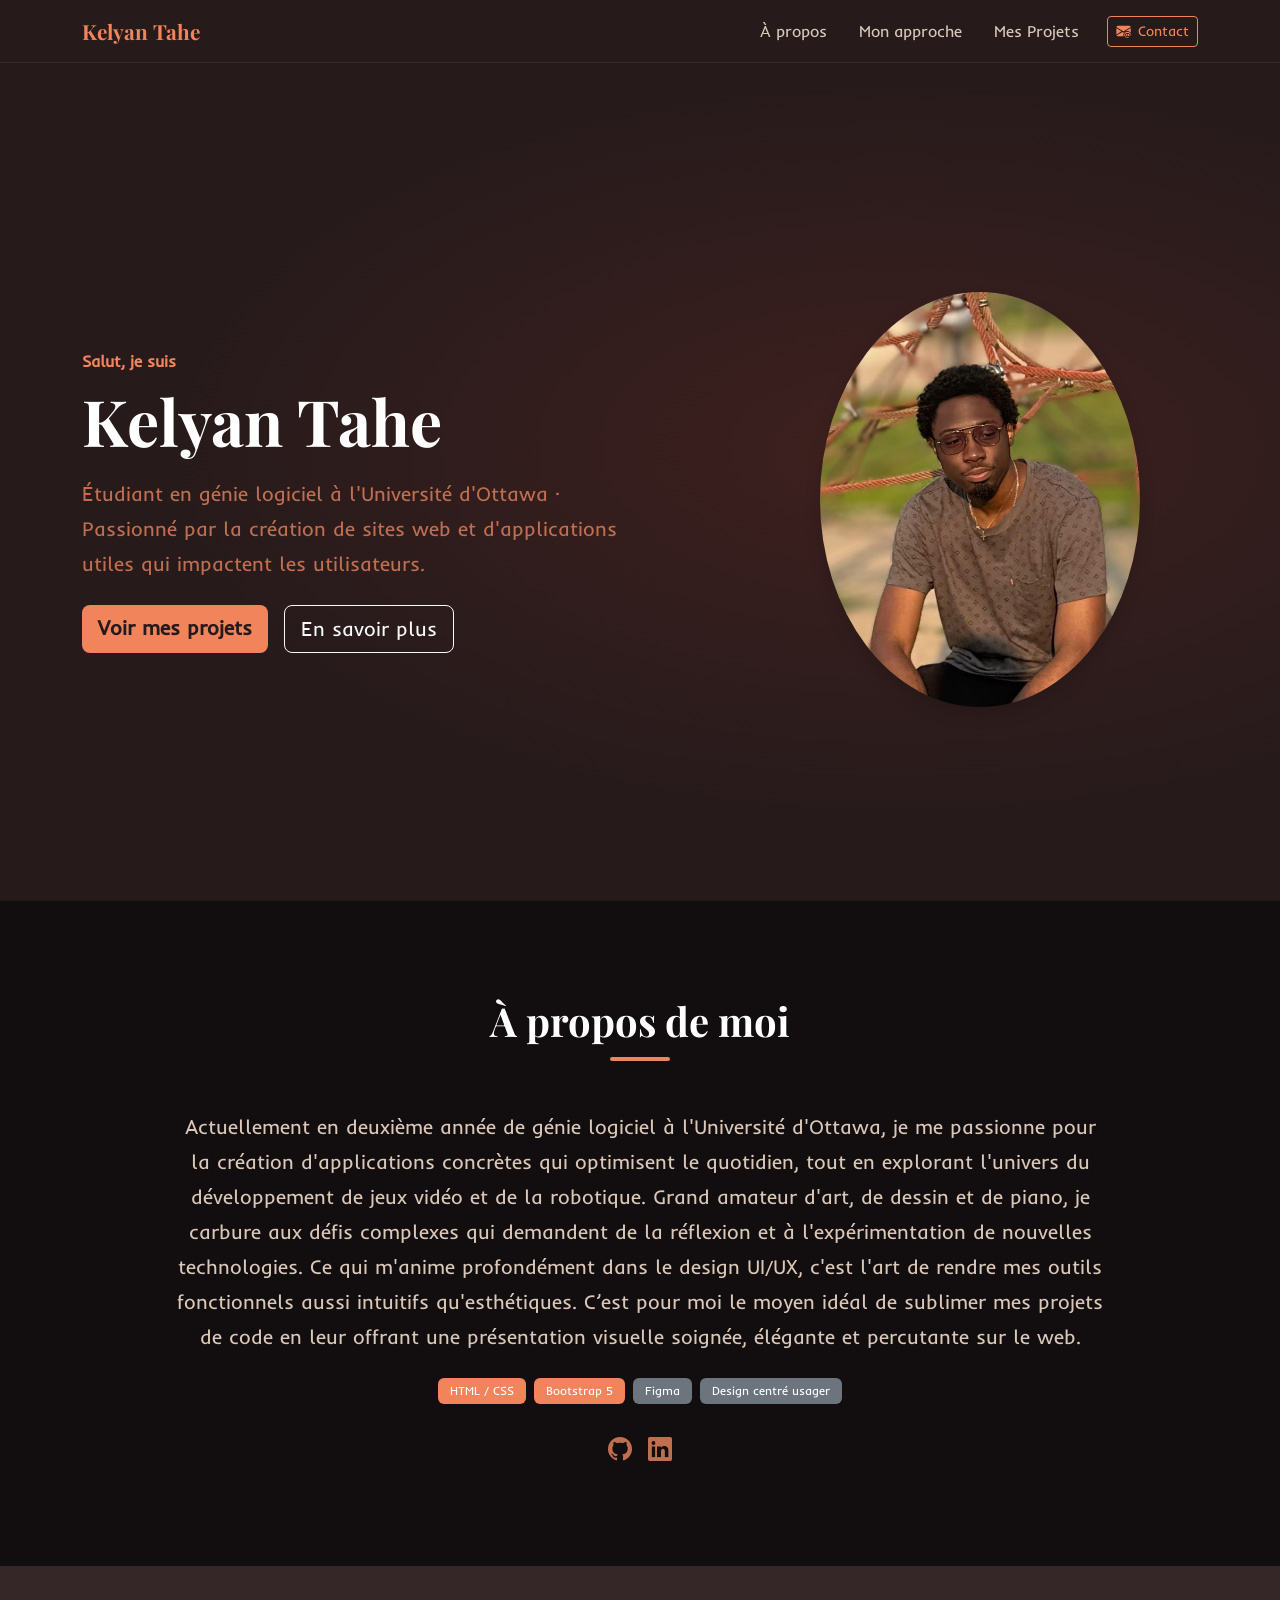
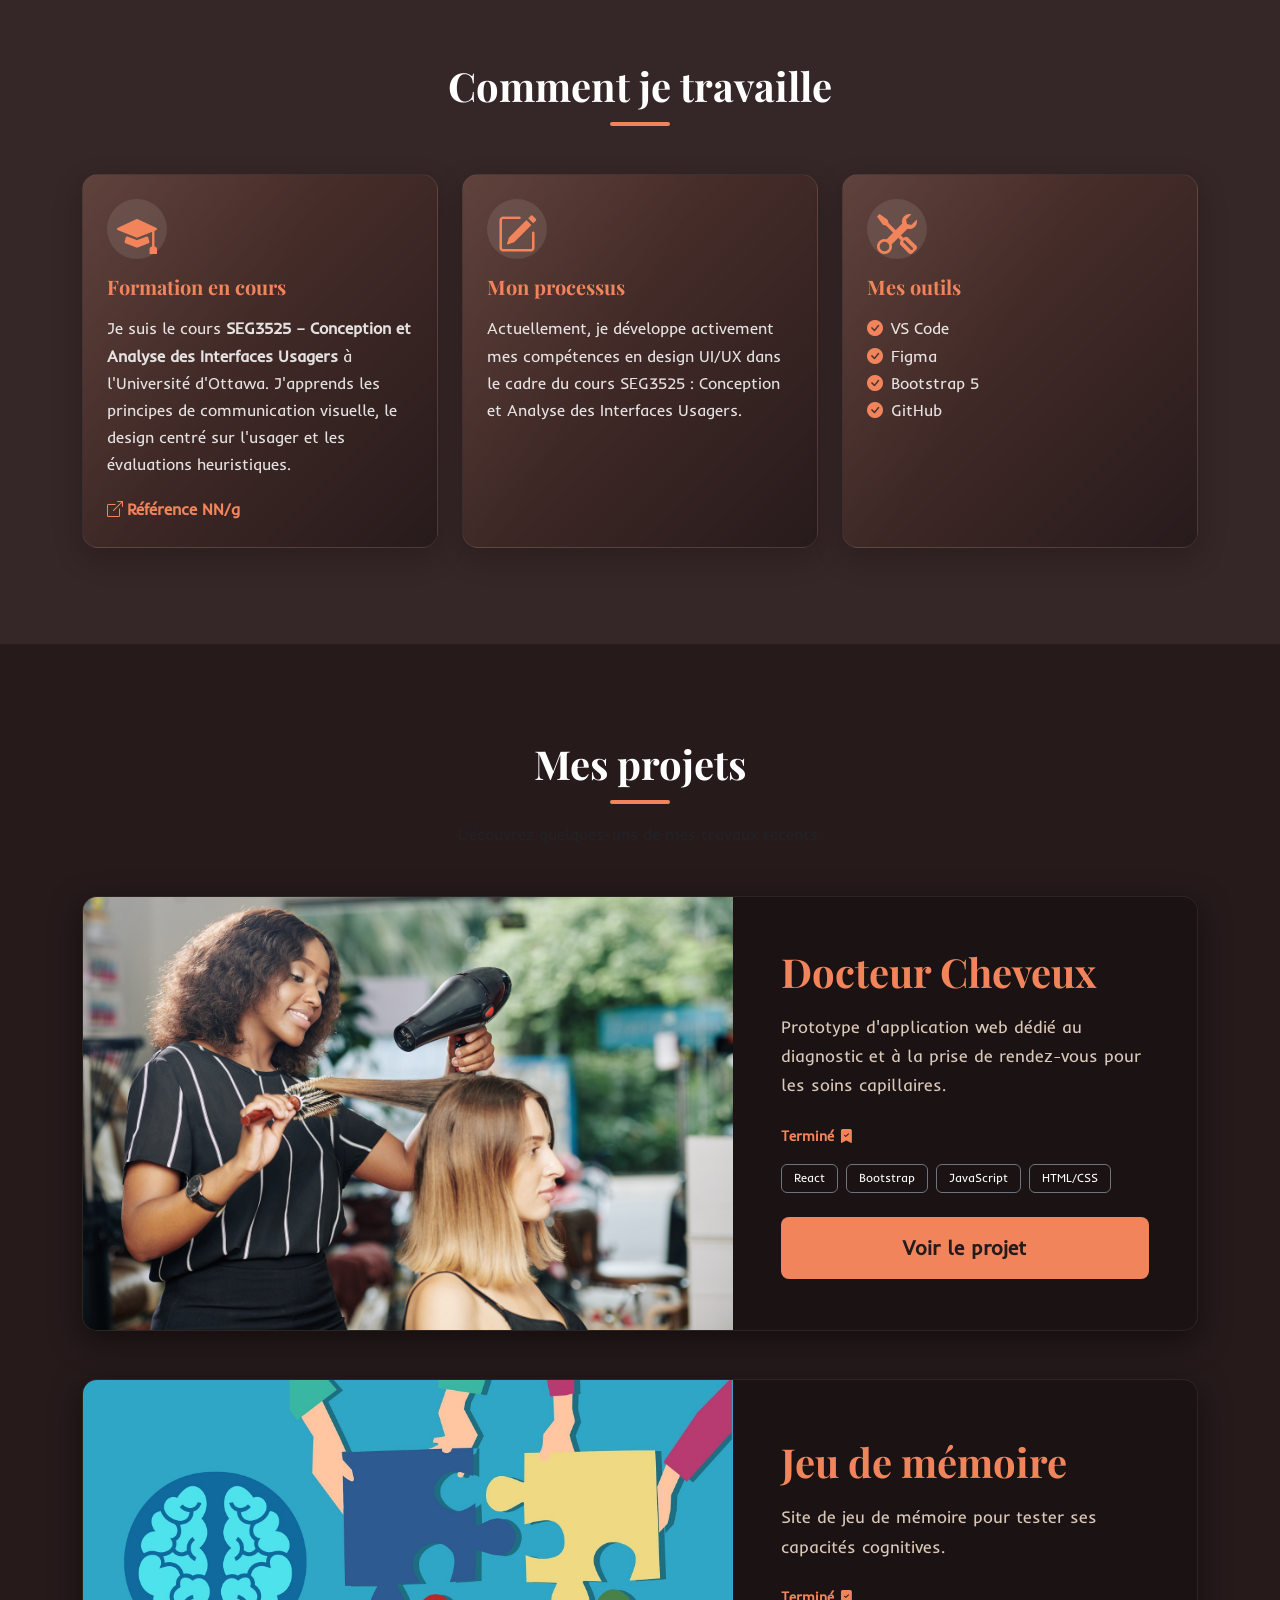
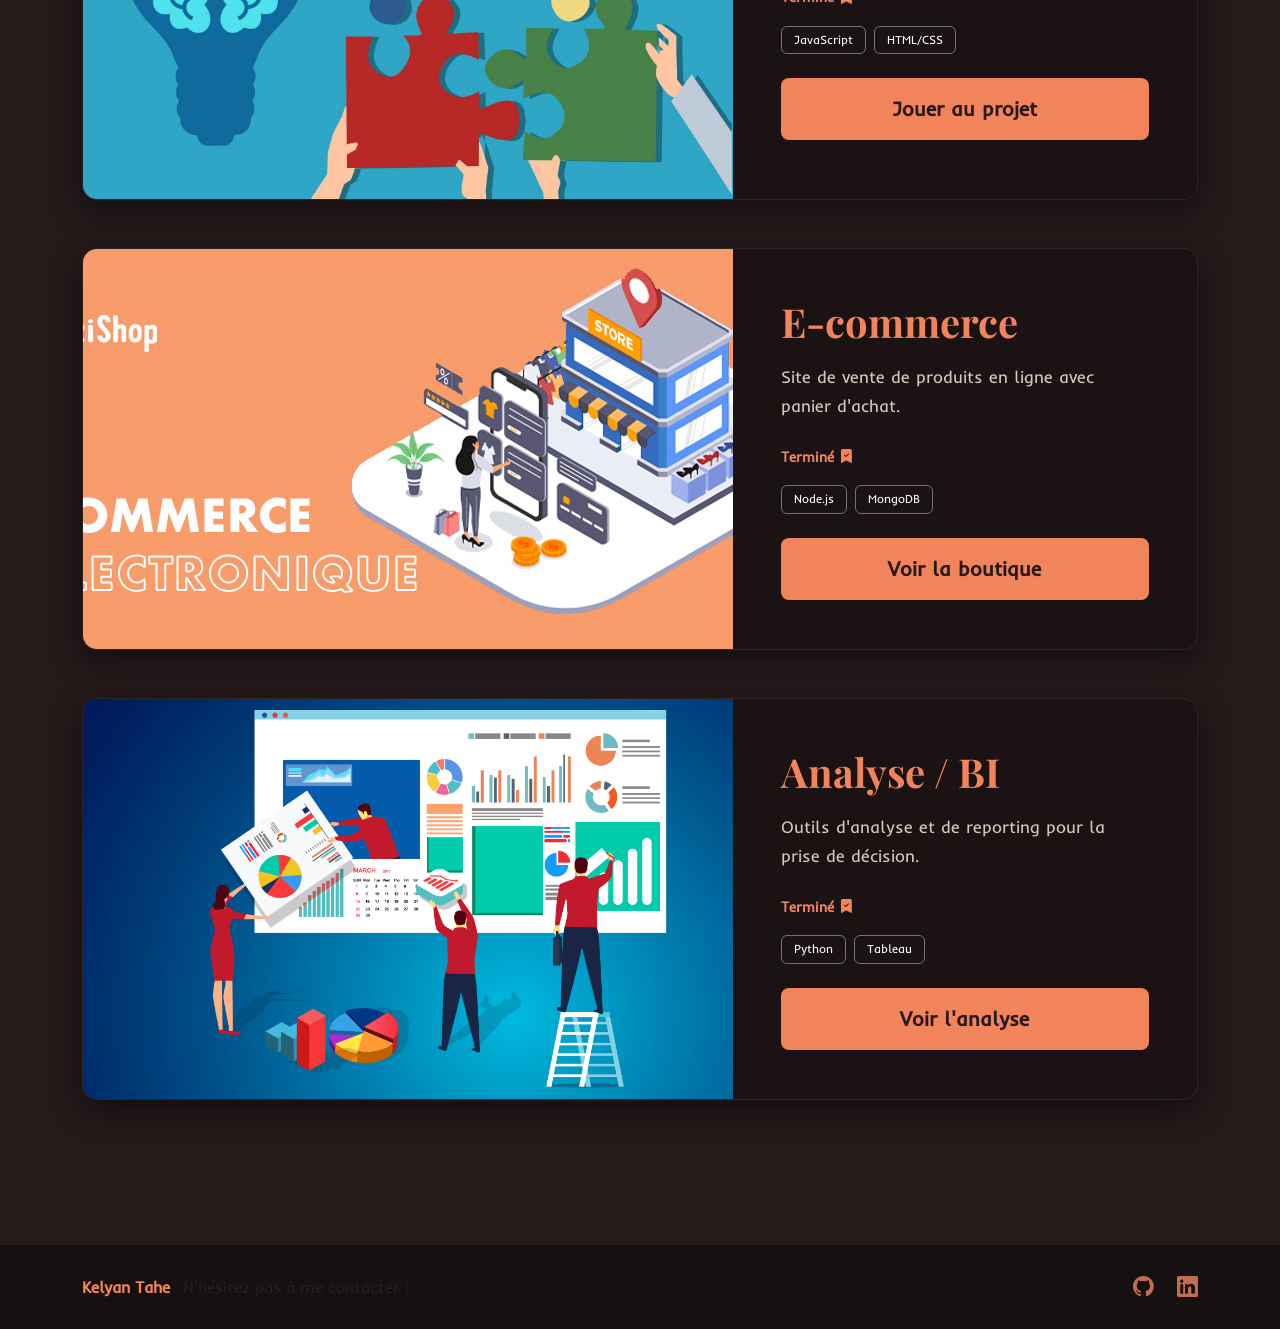
==== index.html @ e6831d40 "Corrections : liens, accessibilité, meta et README" ====
<!DOCTYPE html>
<html lang="fr">
<head>
    <meta charset="UTF-8">
    <meta name="viewport" content="width=device-width, initial-scale=1.0">
    <meta name="description" content="Portfolio de Kelyan Tahe, étudiant en génie logiciel à l'Université d'Ottawa : développement web, design UI/UX et projets personnels.">
    <meta name="author" content="Kelyan Tahe">

    <!-- ── Bootstrap CSS ── -->
    <link href="https://cdn.jsdelivr.net/npm/bootstrap@5.0.2/dist/css/bootstrap.min.css" rel="stylesheet" integrity="sha384-EVSTQN3/azprG1Anm3QDgpJLIm9Nao0Yz1ztcQTwFspd3yD65VohhpuuCOmLASjC" crossorigin="anonymous">

    <!-- ── Bootstrap Icons ── -->
    <link
    rel="stylesheet"
    href="https://cdn.jsdelivr.net/npm/bootstrap-icons@1.11.3/font/bootstrap-icons.min.css"/>

    <!-- ── Google Fonts ── -->
    <link rel="preconnect" href="https://fonts.googleapis.com" />
    <link rel="preconnect" href="https://fonts.gstatic.com" crossorigin />
    <link 
      href="https://fonts.googleapis.com/css2?family=Playfair+Display:ital,wght@0,400..900;1,400..900&family=Inder&display=swap" 
      rel="stylesheet"
    />

    <!-- ── mon css ── -->
    <link rel="stylesheet" href="css/style.css">

    <title>Kelyan's Portfolio</title>
</head>
<body>

<!-- ── Ma navbar ── -->

<nav class="navbar navbar-expand-lg fixed-top" id="main-nav">
    <div class="container">
      <!-- Kelyan Tahe -->
      <a class="navbar-brand fw-bold" href="#hero">Kelyan Tahe</a>

      <!-- Bouton hamburger (mobile) -->
      <button
        class="navbar-toggler"
        type="button"
        data-bs-toggle="collapse"
        data-bs-target="#navMenu"
        aria-controls="navMenu"
        aria-expanded="false"
        aria-label="Ouvrir le menu"
      >
        <span class="navbar-toggler-icon"></span>
      </button>

      <!-- Liens de navigation -->
      <div class="collapse navbar-collapse" id="navMenu">
        <!-- Ajout de align-items-center ici -->
        <ul class="navbar-nav ms-auto gap-2 align-items-center">
          <li class="nav-item"><a class="nav-link" href="#about">À propos</a></li>
          <li class="nav-item"><a class="nav-link" href="#work">Mon approche</a></li>
          <li class="nav-item"><a class="nav-link" href="#cases">Mes Projets</a></li>
          <li class="nav-item">
            <!-- Ajout de ms-lg-2 pour l'espacer un peu du texte "Mes Projets" -->
            <a class="btn btn-outline-primary btn-sm ms-lg-2" href="mailto:ctahe033@uottawa.ca">
              <i class="bi bi-envelope-at-fill me-2"></i>Contact
            </a>
          </li>
        </ul>
      </div>

    </div>
  </nav>


  <!-- SECTION HÉRO  (#hero)-->
  
  <section id="hero" class="min-vh-100 d-flex align-items-center">
    <div class="container">
      <div class="row align-items-center g-5">

        <!-- Texte de présentation -->
        <div class="col-lg-7">
          <p class="text-primary fw-semibold mb-2">Salut, je suis</p>
          <h1 class="display-3 fw-bold mb-3">Kelyan Tahe</h1>
          <p class="lead mb-4">
            Étudiant en génie logiciel à l'Université d'Ottawa ·
            Passionné par la création de sites web et d'applications utiles qui impactent les utilisateurs.
          </p>
          <div class="d-flex flex-wrap gap-3">
            <a href="#cases" class="btn btn-primary btn-lg">Voir mes projets</a>
            <a href="#about" class="btn btn-outline-light btn-lg">En savoir plus</a>
          </div>
        </div>

        <!-- Ma Photo -->
        <div class="col-lg-5 text-center hero-floating">
  
          <img src="assets/maphoto.jpg" alt="Photo de Kelyan Tahe"
             class="img-fluid rounded-circle shadow hero-floating" style="max-width:320px">

          
        </div>

      </div>
    </div>
  </section>

<!-- SECTION À PROPOS -->
<section id="about" class="py-section">
  <div class="container">

    <!-- En-tête de section -->
    <div class="section-header text-center mb-5">
      <h2 class="section-title">À propos de moi</h2>
      <div class="section-divider mx-auto"></div>
    </div>

    <div class="row">
      <!-- On passe en col-lg-10 et on utilise mx-auto pour centrer le bloc de texte -->
      <div class="col-lg-10 mx-auto text-center">
        <p class="fs-5 mb-4">
          Actuellement en deuxième année de génie logiciel à l'Université d'Ottawa, je me passionne pour la création d'applications concrètes qui optimisent le quotidien, tout en explorant l'univers du développement de jeux vidéo et de la robotique.
          Grand amateur d'art, de dessin et de piano, je carbure aux défis complexes qui demandent de la réflexion et à l'expérimentation de nouvelles technologies.
          Ce qui m'anime profondément dans le design UI/UX, c'est l'art de rendre mes outils fonctionnels aussi intuitifs qu'esthétiques.
          C’est pour moi le moyen idéal de sublimer mes projets de code en leur offrant une présentation visuelle soignée, élégante et percutante sur le web.
        </p>

        <!-- Badges centrés avec justify-content-center -->
        <div class="d-flex flex-wrap justify-content-center gap-2 mb-4">
          <span class="badge bg-primary">HTML / CSS</span>
          <span class="badge bg-primary">Bootstrap 5</span>
          <span class="badge bg-secondary">Figma</span>
          <span class="badge bg-secondary">Design centré usager</span>
        </div>

        <!-- Liens sociaux centrés avec justify-content-center -->
        <div class="d-flex justify-content-center gap-3">
          <a href="https://github.com/Tahe-clark" aria-label="GitHub de Kelyan Tahe" class="social-link" target="_blank" rel="noopener">
            <i class="bi bi-github fs-4"></i>
          </a>
          <a href="https://linkedin.com/in/clark-tahe" aria-label="LinkedIn de Kelyan Tahe" class="social-link" target="_blank" rel="noopener">
            <i class="bi bi-linkedin fs-4"></i>
          </a>
        </div>
      </div>
    </div>

  </div>
</section>

  <!-- SECTION COMMENT JE TRAVAILLE -->
  <section id="work" class="py-section bg-section-alt">
    <div class="container">

      <div class="section-header text-center mb-5">
        <h2 class="section-title">Comment je travaille</h2>
        <div class="section-divider mx-auto"></div>
      </div>

      <div class="row g-4">

        <!-- Carte 1 – Formation actuelle -->
        <div class="col-md-4">
          <div class="feature-card h-100 p-4">
            <div class="feature-icon mb-3">
              <i class="bi bi-mortarboard-fill fs-1 text-primary"></i>
            </div>
            <h3 class="h5 fw-bold">Formation en cours</h3>
            <p>
              Je suis le cours
              <strong>SEG3525 – Conception et Analyse des Interfaces Usagers</strong>
              à l'Université d'Ottawa.
              J'apprends les principes de communication visuelle, le design centré
              sur l'usager et les évaluations heuristiques.
            </p>
            <a href="https://www.nngroup.com" target="_blank" rel="noopener"
               class="text-primary text-decoration-none">
              <i class="bi bi-box-arrow-up-right me-1"></i>Référence NN/g
            </a>
          </div>
        </div>

        <!-- Carte 2 – Processus de conception -->
        <div class="col-md-4">
          <div class="feature-card h-100 p-4">
            <div class="feature-icon mb-3">
              <i class="bi bi-pencil-square fs-1 text-primary"></i>
            </div>
            <h3 class="h5 fw-bold">Mon processus</h3>
            <p>
            Actuellement, je développe activement mes compétences en design UI/UX dans le cadre 
            du cours SEG3525 : Conception et Analyse des Interfaces Usagers.
            </p>
          </div>
        </div>

        <!-- Carte 3 – Outils -->
        <div class="col-md-4">
          <div class="feature-card h-100 p-4">
            <div class="feature-icon mb-3">
              <i class="bi bi-tools fs-1 text-primary"></i>
            </div>
            <h3 class="h5 fw-bold">Mes outils</h3>
            <ul class="list-unstyled">
              <li><i class="bi bi-check-circle-fill text-primary me-2"></i>VS Code</li>
              <li><i class="bi bi-check-circle-fill text-primary me-2"></i>Figma</li>
              <li><i class="bi bi-check-circle-fill text-primary me-2"></i>Bootstrap 5</li>
              <li><i class="bi bi-check-circle-fill text-primary me-2"></i>GitHub</li>
            </ul>
          </div>
        </div>

      </div>
    </div>
  </section>

  <!--SECTION 4 ÉTUDES DE CAS 4 images cliquables -->
  <section id="cases" class="py-section">
  <div class="container">

    <!-- En-tête -->
    <div class="section-header text-center mb-5">
      <h2 class="section-title">Mes projets</h2>
      <div class="section-divider mx-auto"></div>
      <p class="text-muted mt-3">Découvrez quelques-uns de mes travaux récents.</p>
    </div>

    <!-- ── Projet 1 : Site de services ── -->
    <div class="project-box mb-5">
      <div class="row g-0 align-items-stretch">
        <!-- Côté gauche : Image -->
        <div class="col-lg-7">
          <div class="project-image-container">
            <a href="https://docteur-cheveux.vercel.app/" target="_blank" rel="noopener" title="Cliquez pour voir le projet Docteur Cheveux">
              <img src="assets/coiffeuse-profession.jpg" alt="Aperçu du projet Docteur Cheveux" class="project-img">
            </a>
          </div>
        </div>
        <!-- Côté droit : Texte -->
        <div class="col-lg-5 p-4 p-md-5 d-flex flex-column justify-content-center">
          <h3 class="display-6 fw-bold mb-3" style="color: var(--color-primary);">Docteur Cheveux</h3>
          <p class="mb-4">Prototype d'application web dédié au diagnostic et à la prise de rendez-vous pour les soins capillaires.</p>
          <div class="project-meta mb-4">
            <span class="text-primary small fw-semibold d-block mb-3">Terminé <i class="bi bi-bookmark-check-fill"></i></span>
            <div class="d-flex flex-wrap gap-2">
              <span class="badge border border-secondary text-light">React</span>
              <span class="badge border border-secondary text-light">Bootstrap</span>
              <span class="badge border border-secondary text-light">JavaScript</span>
              <span class="badge border border-secondary text-light">HTML/CSS</span>
            </div>
          </div>
          <a href="https://docteur-cheveux.vercel.app/" target="_blank" rel="noopener" class="btn btn-primary btn-lg w-100 py-3">Voir le projet</a>
        </div>
      </div>
    </div>

    <!-- ── Projet 2 : Jeu de mémoire ── -->
    <div class="project-box mb-5">
      <div class="row g-0 align-items-stretch">
        <div class="col-lg-7">
          <div class="project-image-container">
            <a href="https://memorizz-three.vercel.app/" target="_blank" rel="noopener">
              <img src="assets/jeu-de-memoire.jpg" alt="Jeu de Mémoire" class="project-img">
            </a>
          </div>
        </div>
        <div class="col-lg-5 p-4 p-md-5 d-flex flex-column justify-content-center">
          <h3 class="display-6 fw-bold mb-3" style="color: var(--color-primary);">Jeu de mémoire</h3>
          <p class="mb-4">Site de jeu de mémoire pour tester ses capacités cognitives.</p>
          <div class="project-meta mb-4">
            <span class="text-primary small fw-semibold d-block mb-3">Terminé <i class="bi bi-bookmark-check-fill"></i></span>
            <div class="d-flex flex-wrap gap-2">
              <span class="badge border border-secondary text-light">JavaScript</span>
              <span class="badge border border-secondary text-light">HTML/CSS</span>
            </div>
          </div>
          <a href="https://memorizz-three.vercel.app/" target="_blank" rel="noopener" class="btn btn-primary btn-lg w-100 py-3">Jouer au projet</a>
        </div>
      </div>
    </div>

    <!-- ── Projet 3 : E-commerce ── -->
    <div class="project-box mb-5">
      <div class="row g-0 align-items-stretch">
        <div class="col-lg-7">
          <div class="project-image-container">
            <a href="https://palma-eta.vercel.app/" target="_blank" rel="noopener">
              <img src="assets/commerce-electronique.jpg" alt="E-commerce" class="project-img">
            </a>
          </div>
        </div>
        <div class="col-lg-5 p-4 p-md-5 d-flex flex-column justify-content-center">
          <h3 class="display-6 fw-bold mb-3" style="color: var(--color-primary);">E-commerce</h3>
          <p class="mb-4">Site de vente de produits en ligne avec panier d'achat.</p>
          <div class="project-meta mb-4">
            <span class="text-primary small fw-semibold d-block mb-3">Terminé <i class="bi bi-bookmark-check-fill"></i></span>
            <div class="d-flex flex-wrap gap-2">
              <span class="badge border border-secondary text-light">Node.js</span>
              <span class="badge border border-secondary text-light">MongoDB</span>
            </div>
          </div>
          <a href="https://palma-eta.vercel.app/" target="_blank" rel="noopener" class="btn btn-primary btn-lg w-100 py-3">Voir la boutique</a>
        </div>
      </div>
    </div>

    <!-- ── Projet 4 : Analyse / BI ── -->
    <div class="project-box mb-5">
      <div class="row g-0 align-items-stretch">
        <div class="col-lg-7">
          <div class="project-image-container">
            <a href="https://black-friday-electronics-dashboard.vercel.app/" target="_blank" rel="noopener">
              <img src="assets/analyse-bi.png" alt="Analyse BI" class="project-img">
            </a>
          </div>
        </div>
        <div class="col-lg-5 p-4 p-md-5 d-flex flex-column justify-content-center">
          <h3 class="display-6 fw-bold mb-3" style="color: var(--color-primary);">Analyse / BI</h3>
          <p class="mb-4">Outils d'analyse et de reporting pour la prise de décision.</p>
          <div class="project-meta mb-4">
            <span class="text-primary small fw-semibold d-block mb-3">Terminé <i class="bi bi-bookmark-check-fill"></i></span>
            <div class="d-flex flex-wrap gap-2">
              <span class="badge border border-secondary text-light">Python</span>
              <span class="badge border border-secondary text-light">Tableau</span>
            </div>
          </div>
          <a href="https://black-friday-electronics-dashboard.vercel.app/" target="_blank" rel="noopener" class="btn btn-primary btn-lg w-100 py-3">Voir l'analyse</a>
        </div>
      </div>
    </div>

  </div>
</section>

  <!--FOOTER-->

  <footer class="py-4">
    <div class="container">
      <div class="row align-items-center">
        <div class="col-md-6 text-center text-md-start mb-3 mb-md-0">
          <span class="fw-bold text-primary">Kelyan Tahe</span>
          <span class="text-muted ms-2">N'hésitez pas à me contacter !</span>
        </div>
        <div class="col-md-6 text-center text-md-end">
          <a href="https://github.com/Tahe-clark" aria-label="GitHub de Kelyan Tahe" class="social-link me-3" target="_blank" rel="noopener">
            <i class="bi bi-github"></i>
          </a>
          <a href="https://linkedin.com/in/clark-tahe" aria-label="LinkedIn de Kelyan Tahe" class="social-link" target="_blank" rel="noopener">
            <i class="bi bi-linkedin"></i>
          </a>
        </div>
      </div>
    </div>
  </footer>




<!-- ── Bootstrap JS ── -->
<script src="https://cdn.jsdelivr.net/npm/bootstrap@5.0.2/dist/js/bootstrap.bundle.min.js" integrity="sha384-MrcW6ZMFYlzcLA8Nl+NtUVF0sA7MsXsP1UyJoMp4YLEuNSfAP+JcXn/tWtIaxVXM" crossorigin="anonymous"></script>

</body>
</html>
---- css/style.css ----
/* ═══════════════════════════
 1. VARIABLES DE THÈME
══════════════════════════════ */
:root {
  /* ── Couleurs principales ── */
  --color-primary:      #F2845C;   /* Accent / CTA – rouge-orange vif     */
  --color-primary-dark: #BF6E50;   /* Survol des boutons primaires          */
  --color-dark:         #261A1B;   /* Fond général – navy profond           */
  --color-dark-alt:     #352627;   /* Fond sections alternées               */
  --color-card:         #BF6E50;   /* Fond des cartes                       */

  /* ── Couleurs de texte ── */
  --color-text:         #D9C7B8;   /* Corps de texte principal              */
  --color-text-muted:   #BF6E50;   /* Texte secondaire / légendes           */
  --color-heading:      #FFFFFF;   /* Titres h1–h4                          */

  /* ── Typographie ── */
  --font-heading: 'Playfair Display', serif;  /* Titres et sous-titres          */
  --font-body:    'Inder',   sans-serif;  /* Corps de texte                  */
  --font-size-base: 1rem;                 /* 16px par défaut                 */
  --line-height:    1.75;                 /* Hauteur de ligne lisible        */

  /* ── Espacements des sections ── */
  --section-padding: 6rem 0;

  /* ── Bords arrondis ── */
  --border-radius-card: 1rem;
  --border-radius-btn:  0.5rem;

  /* ── Ombres ── */
  --shadow-card: 0 8px 32px rgba(0, 0, 0, 0.35);
  --shadow-hover: 0 16px 48px rgba(233, 79, 55, 0.25);

  /* ── Transitions ── */
  --transition: all 0.3s ease;
}


/* ══════════════════════════════════════════════════════════════════
   2. RESET & BASE
══════════════════════════════════════════════════════════════════ */
*, *::before, *::after {
  box-sizing: border-box;
  margin: 0;
  padding: 0;
}

html {
  scroll-behavior: smooth;          /* Défilement doux pour les ancres     */
  font-size: var(--font-size-base);
}

body {
  font-family: var(--font-body);
  background-color: var(--color-dark);
  color: var(--color-text);
  line-height: var(--line-height);
  overflow-x: hidden;               /* Évite le défilement horizontal      */
}

/* Surcharge de la couleur primaire Bootstrap */
.text-primary   { color: var(--color-primary) !important; }
.bg-primary     { background-color: var(--color-primary) !important; }
.btn-primary    { color: #261A1B !important; font-weight: 600;}
.btn-primary:hover { background-color: var(--color-primary-dark);
                     border-color: var(--color-primary-dark); }
.btn-outline-primary { color: var(--color-primary);
                       border-color: var(--color-primary); }
.btn-outline-primary:hover { background-color: var(--color-primary);
                              color: #fff; }


/* ══════════════════════════════════════════════════════════════════
   3. TYPOGRAPHIE
══════════════════════════════════════════════════════════════════ */
h1, h2, h3{
  font-family: var(--font-heading);
  color: var(--color-heading);
  font-weight: 700;
  line-height: 1.2;
}

h4, h5, h6 {
  font-family: var(--font-body);
  color: var(--color-heading);
  line-height: 1.3;
}
/*
  Hiérarchie visuelle des tailles (principe du cours) :
  h1 → 3.5rem  ·  h2 → 2.5rem  ·  h3 → 1.75rem  ·  h4 → 1.25rem
*/
h1 { font-size: clamp(2rem, 5vw, 3.5rem); }
h2 { font-size: clamp(1.75rem, 3.5vw, 2.5rem); }
h3 { font-size: 1.5rem; }

p { color: var(--color-text); }

a {
  color: var(--color-primary);
  text-decoration: none;
  transition: var(--transition);
}
a:hover { color: var(--color-primary-dark); }


/* ══════════════════════════════════════════════════════════════════
   4. NAVIGATION
══════════════════════════════════════════════════════════════════ */
#main-nav {
  background: #261A1B;
  backdrop-filter: blur(12px);
  -webkit-backdrop-filter: blur(12px);
  border-bottom: 1px solid rgba(255, 255, 255, 0.07);
  transition: var(--transition);
}

/* Navbar transparente sur la section héro, opaque au défilement */
#main-nav.scrolled {
  background: rgba(26, 26, 46, 1);
  box-shadow: 0 4px 20px rgba(0, 0, 0, 0.4);
}

.navbar-brand {
  color: var(--color-primary) !important;
  font-family: var(--font-heading);
  font-weight: 700;
  font-size: 1.3rem;
}

.nav-link {
  color: var(--color-text) !important;
  font-weight: 500;
  padding: 0.5rem 0.75rem !important;
  transition: var(--transition);
}
.nav-link:hover,
.nav-link.active {
  color: var(--color-primary) !important;
}

.navbar-toggler { border-color: rgba(255,255,255,0.2); }
.navbar-toggler-icon {
  filter: invert(1) brightness(0.8);
}


/* ══════════════════════════════════════════════════════════════════
   5. HÉROS
══════════════════════════════════════════════════════════════════ */
#hero {
  padding-top: 100px;  /* Espace pour la navbar fixed */
  min-height: 100vh;
  background: radial-gradient(ellipse at 70% 50%, rgba(233,79,55,0.12) 0%, transparent 60%),
              var(--color-dark);
}

#hero h1 { font-size: clamp(2.5rem, 6vw, 4rem); }

#hero .lead {
  font-size: clamp(1rem, 2vw, 1.25rem);
  color: var(--color-text-muted);
  max-width: 560px;
}
/*animation de flottement pour la photo du héros */
#hero .hero-floating {
  animation: floatImage 4s ease-in-out infinite;
  will-change: transform;
  transition: 0.4s ease;
}

/*#hero .hero-floating img:hover {
  box-shadow: 0 0 25px var(--color-primary),
              0 0 35px var(--color-primary),
              0 0 45px var(--color-primary);  
}*/

@keyframes floatImage {
  0% { transform: translateY(0px); }
  50% { transform: translateY(-20px); }
  100% { transform: translateY(0px); }
}

/* ══════════════════════════════════════════════════════════════════
   6. SECTIONS – en-têtes et rythme
══════════════════════════════════════════════════════════════════ */
.py-section { padding: var(--section-padding); }

.bg-section-alt { background-color: var(--color-dark-alt); }

.section-title {
  font-family: var(--font-heading);
  font-weight: 700;
}

/* Ligne décorative sous les titres de section */
.section-divider {
  width: 60px;
  height: 4px;
  background: var(--color-primary);
  border-radius: 2px;
  margin-top: 0.75rem;
}


/* ══════════════════════════════════════════════════════════════════
   7. STATISTIQUES (section À propos)
══════════════════════════════════════════════════════════════════ */
#about {
    background-color: #120d0e; /* Un noir très profond assorti à votre palette */
    padding: var(--section-padding);
    border-top: 1px solid rgba(255, 255, 255, 0.05); /* Optionnel : une ligne très fine pour séparer du héros */
}
.stat-card {
  background: var(--color-card);
  border-radius: var(--border-radius-card);
  border: 1px solid rgba(255,255,255,0.06);
}

.stat-number {
  font-family: var(--font-heading);
  font-size: 2.5rem;
  font-weight: 700;
  color: var(--color-primary);
}

.stat-label {
  font-size: 0.85rem;
  color: var(--color-text-muted);
}


/* ══════════════════════════════════════════════════════════════════
   8. CARTES DE FONCTIONNALITÉS (section Comment je travaille)
══════════════════════════════════════════════════════════════════ */
/* --- Section Comment je travaille (palette plus équilibrée) --- */
.feature-card {
  position: relative;
  overflow: hidden;
  border: 1px solid rgba(255, 255, 255, 0.08);
  border-radius: var(--border-radius-card);
  padding: 2.2rem;
  min-height: 100%;
  transition: var(--transition);
  box-shadow: 0 10px 30px rgba(0, 0, 0, 0.2);
  background: linear-gradient(135deg, rgba(242, 132, 92, 0.18) 0%, rgba(38, 26, 27, 0.92) 100%);
}

.feature-card::before {
  content: "";
  position: absolute;
  inset: 0;
  background: linear-gradient(120deg, rgba(255, 255, 255, 0.06), transparent 45%);
  pointer-events: none;
}

.feature-card > * {
  position: relative;
  z-index: 1;
}

.feature-card:nth-child(2) {
  background: linear-gradient(135deg, rgba(255, 255, 255, 0.06) 0%, rgba(53, 38, 39, 0.95) 100%);
}

.feature-card:nth-child(3) {
  background: linear-gradient(135deg, rgba(191, 110, 80, 0.28) 0%, rgba(18, 13, 14, 0.95) 100%);
}

.feature-card h3,
.feature-card .feature-icon i,
.feature-card .bi-check-circle-fill,
.feature-card a {
  color: var(--color-primary) !important;
}

.feature-card h3 {
  font-weight: 700;
  margin-top: 1rem;
  margin-bottom: 1rem;
}

.feature-card a {
  text-decoration: none;
  font-weight: 700;
}

.feature-card p,
.feature-card li {
  color: rgba(255, 255, 255, 0.86) !important;
  font-weight: 400;
  line-height: 1.7;
}

.feature-card .feature-icon {
  width: 60px;
  height: 60px;
  display: grid;
  place-items: center;
  border-radius: 50%;
  background: rgba(255, 255, 255, 0.1);
  backdrop-filter: blur(6px);
}

.feature-card:hover {
  transform: translateY(-8px);
  box-shadow: 0 18px 40px rgba(0, 0, 0, 0.3);
  border-color: rgba(242, 132, 92, 0.35);
}


/* ══════════════════════════════════════════════════════════════════
   9. CARTES DES ÉTUDES DE CAS
══════════════════════════════════════════════════════════════════ */
.case-card {
  background: var(--color-card);
  border: 1px solid rgba(255,255,255,0.06);
  border-radius: var(--border-radius-card);
  overflow: hidden;
  transition: var(--transition);
  box-shadow: var(--shadow-card);
  color: var(--color-text);
}

.case-card:hover {
  transform: translateY(-8px);
  box-shadow: var(--shadow-hover);
  border-color: rgba(233,79,55,0.4);
}

/* Image de carte (placeholder coloré) */
.card-img-wrapper { overflow: hidden; }

.card-placeholder {
  height: 180px;
  width: 100%;
  transition: transform 0.4s ease;
}

.case-card:hover .card-placeholder { transform: scale(1.05); }

/* Dégradés pour les placeholders de chaque projet */
.bg-gradient-1 { background: linear-gradient(135deg, #667eea 0%, #764ba2 100%); }
.bg-gradient-2 { background: linear-gradient(135deg, #11998e 0%, #38ef7d 100%); }
.bg-gradient-3 { background: linear-gradient(135deg, #f093fb 0%, #f5576c 100%); }
.bg-gradient-4 { background: linear-gradient(135deg, #4facfe 0%, #00f2fe 100%); }

.card-title  { color: var(--color-heading); font-weight: 600; }
.card-text   { color: var(--color-text-muted); }


/* ══════════════════════════════════════════════════════════════════
   10. LIENS SOCIAUX
══════════════════════════════════════════════════════════════════ */
.social-link {
  color: var(--color-text-muted);
  font-size: 1.3rem;
  transition: var(--transition);
}
.social-link:hover { color: var(--color-primary); transform: translateY(-3px); }


/* ══════════════════════════════════════════════════════════════════
   11. FOOTER
══════════════════════════════════════════════════════════════════ */
footer {
  background: rgba(0, 0, 0, 0.4);
  border-top: 1px solid rgba(255, 255, 255, 0.07);
}


/* ══════════════════════════════════════════════════════════════════
   12. UTILITAIRES CUSTOM
══════════════════════════════════════════════════════════════════ */
/* Scrollbar sombre */
::-webkit-scrollbar        { width: 8px; }
::-webkit-scrollbar-track  { background: var(--color-dark); }
::-webkit-scrollbar-thumb  { background: var(--color-primary); border-radius: 4px; }

/* Sélection de texte */
::selection { background: var(--color-primary); color: #fff; }


/* ══════════════════════════════════════════════════════════════════
   13. RESPONSIVE  (Bootstrap gère la grille — ajustements fins ici)
══════════════════════════════════════════════════════════════════ */
@media (max-width: 768px) {
  :root { --section-padding: 4rem 0; }

  #hero { padding-top: 80px; text-align: center; }
  #hero .lead { margin: 0 auto 1.5rem; }
  #hero .d-flex { justify-content: center; }

  .hero-avatar { width: 200px; height: 200px; }
  .hero-avatar i { font-size: 8rem !important; }
}

/* Fin du fichier CSS personnalisé */
/* --- Style de la boîte de projet (Rectangulaire) --- */
.project-box {
    background-color: #1a1213; /* Une nuance encore plus sombre que votre fond pour créer du relief */
    border-radius: 15px;
    overflow: hidden;
    border: 1px solid rgba(217, 199, 184, 0.1); /* Bordure beige très subtile */
    box-shadow: 0 10px 30px rgba(0,0,0,0.5);
    transition: transform 0.3s ease;
}

.project-box:hover {
    transform: translateY(-5px);
    border-color: var(--color-primary);
}

/* --- Container de l'image (Gauche) --- */
.project-image-container {
    height: 100%;
    min-height: 350px;
}

.project-preview {
    height: 100%;
    width: 100%;
    /* Pour l'instant on garde vos dégradés, mais vous pourrez mettre des images */
    background-size: cover;
    background-position: center;
}

/* --- Texte et Badges --- */
.project-box h3 {
    font-family: var(--font-heading); /* Playfair Display */
}

.project-box p {
    font-family: var(--font-body); /* Inder */
    color: var(--color-text);
    font-size: 1.05rem;
}

.badge {
    padding: 0.6em 1em;
    font-weight: 400;
    font-family: var(--font-body);
    background-color: transparent;
}

/* --- Le bouton "Voir le projet" --- */
.btn-primary {
    background-color: var(--color-primary) !important; /* #F2845C */
    border: none !important;
    color: #261A1B !important;
    font-weight: 700;
    text-transform: none;
    border-radius: 8px;
}

.btn-primary:hover {
    background-color: var(--color-primary-dark) !important; /* #BF6E50 */
}

/* --- Image du projet --- */
/* --- Style de l'image du projet --- */
.project-image-container {
    position: relative;
    height: 100%;
    min-height: 400px; /* Ajustez selon vos images */
    overflow: hidden;
}

.project-img {
    width: 100%;
    height: 100%;
    object-fit: cover; /* Important : l'image remplit la case sans se déformer */
    transition: transform 0.5s ease;
    display: block;
}

/* Effet de zoom au survol de la case */
.project-image-container:hover .project-img {
    transform: scale(1.1);
}

/* Overlay qui apparaît au survol pour inciter au clic */
.image-overlay {
    position: absolute;
    top: 0;
    left: 0;
    width: 100%;
    height: 100%;
    background: rgba(38, 26, 27, 0.4); /* Votre brun foncé avec transparence */
    display: flex;
    align-items: center;
    justify-content: center;
    opacity: 0;
    transition: opacity 0.3s ease;
}

.project-image-container:hover .image-overlay {
    opacity: 1;
}
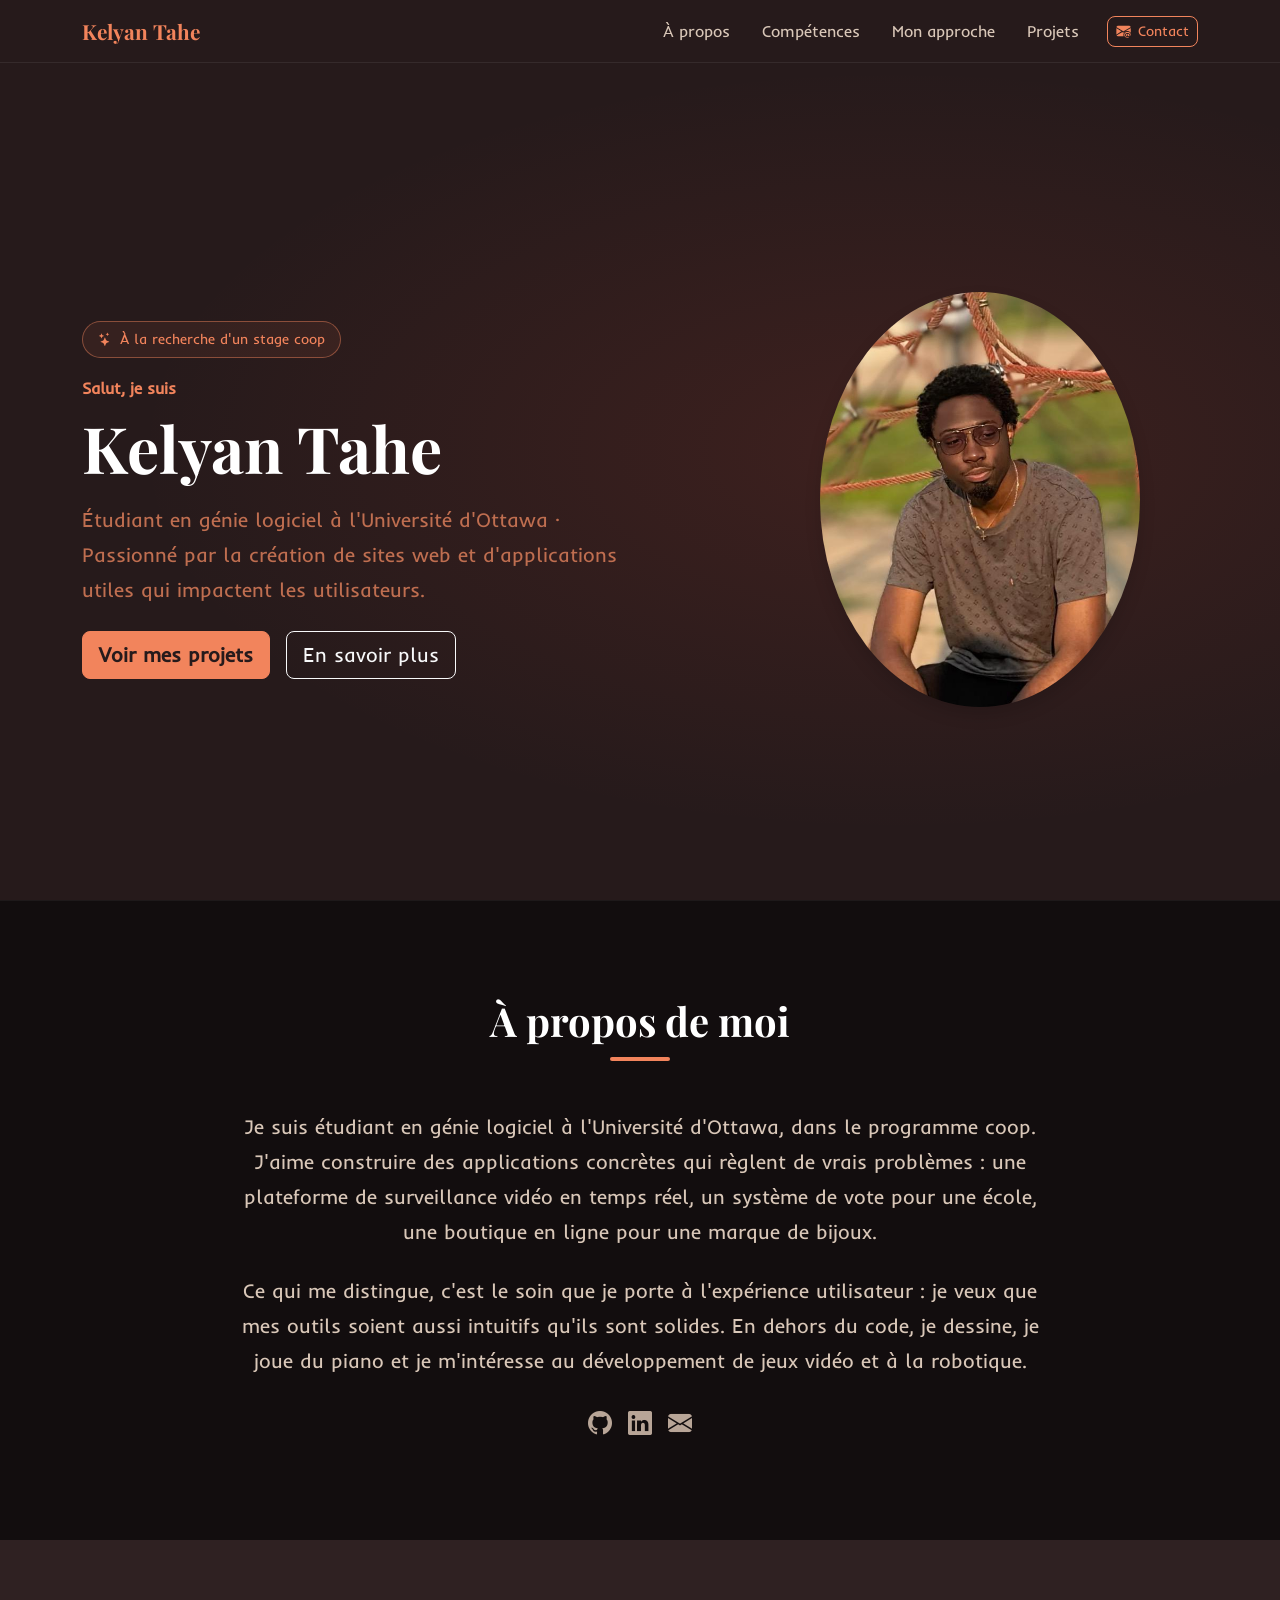
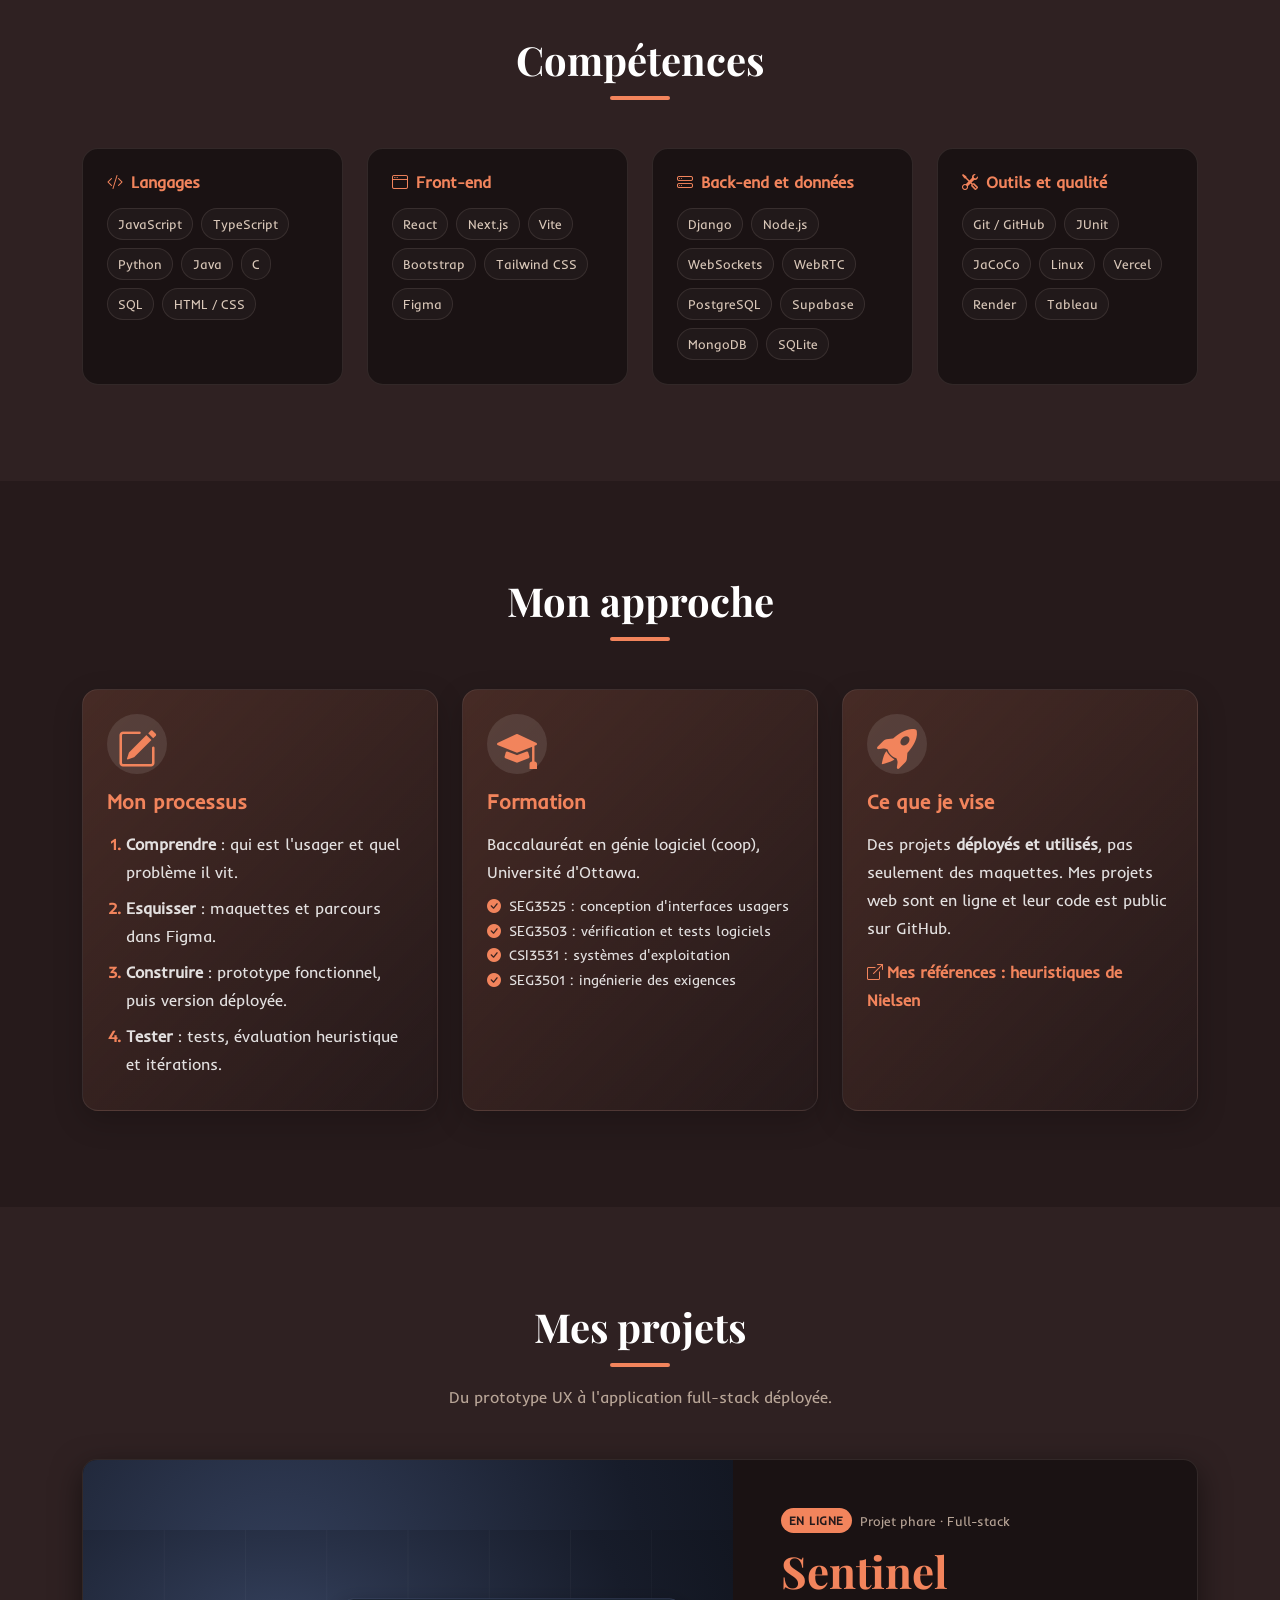
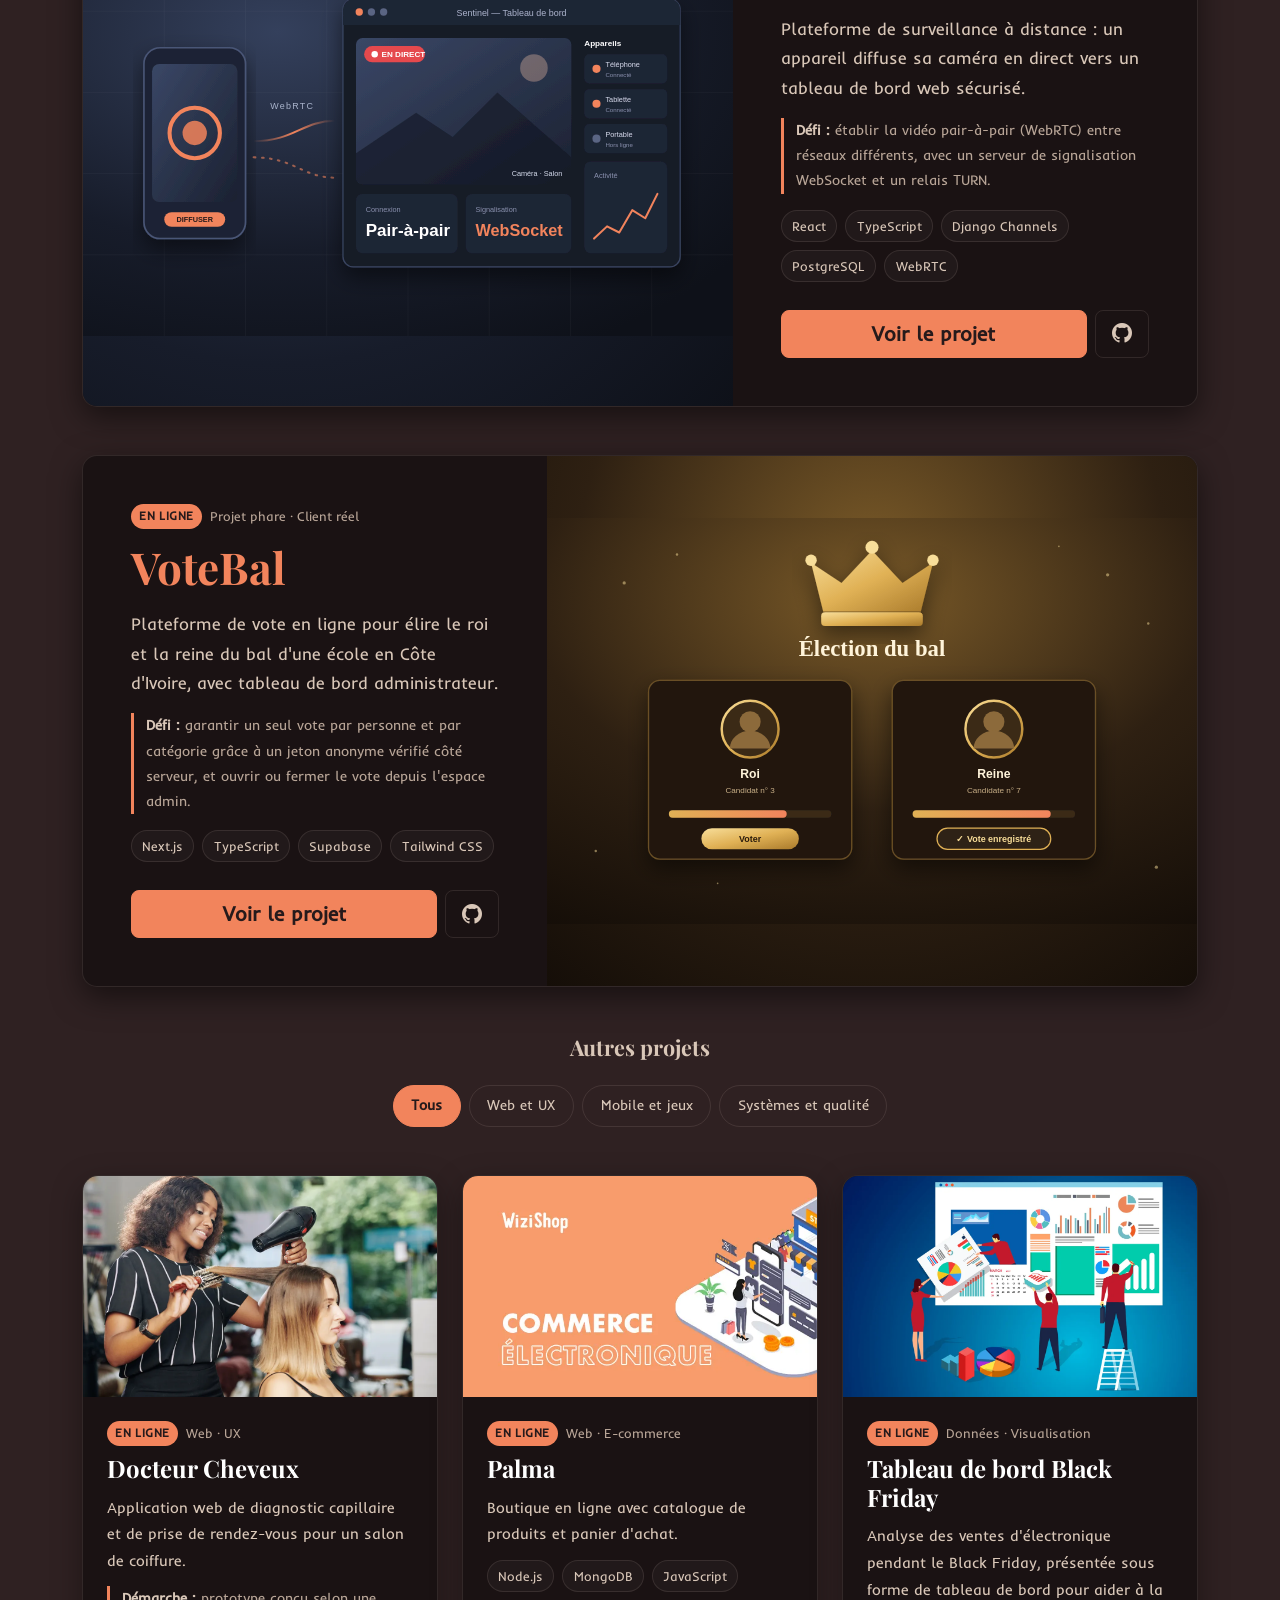
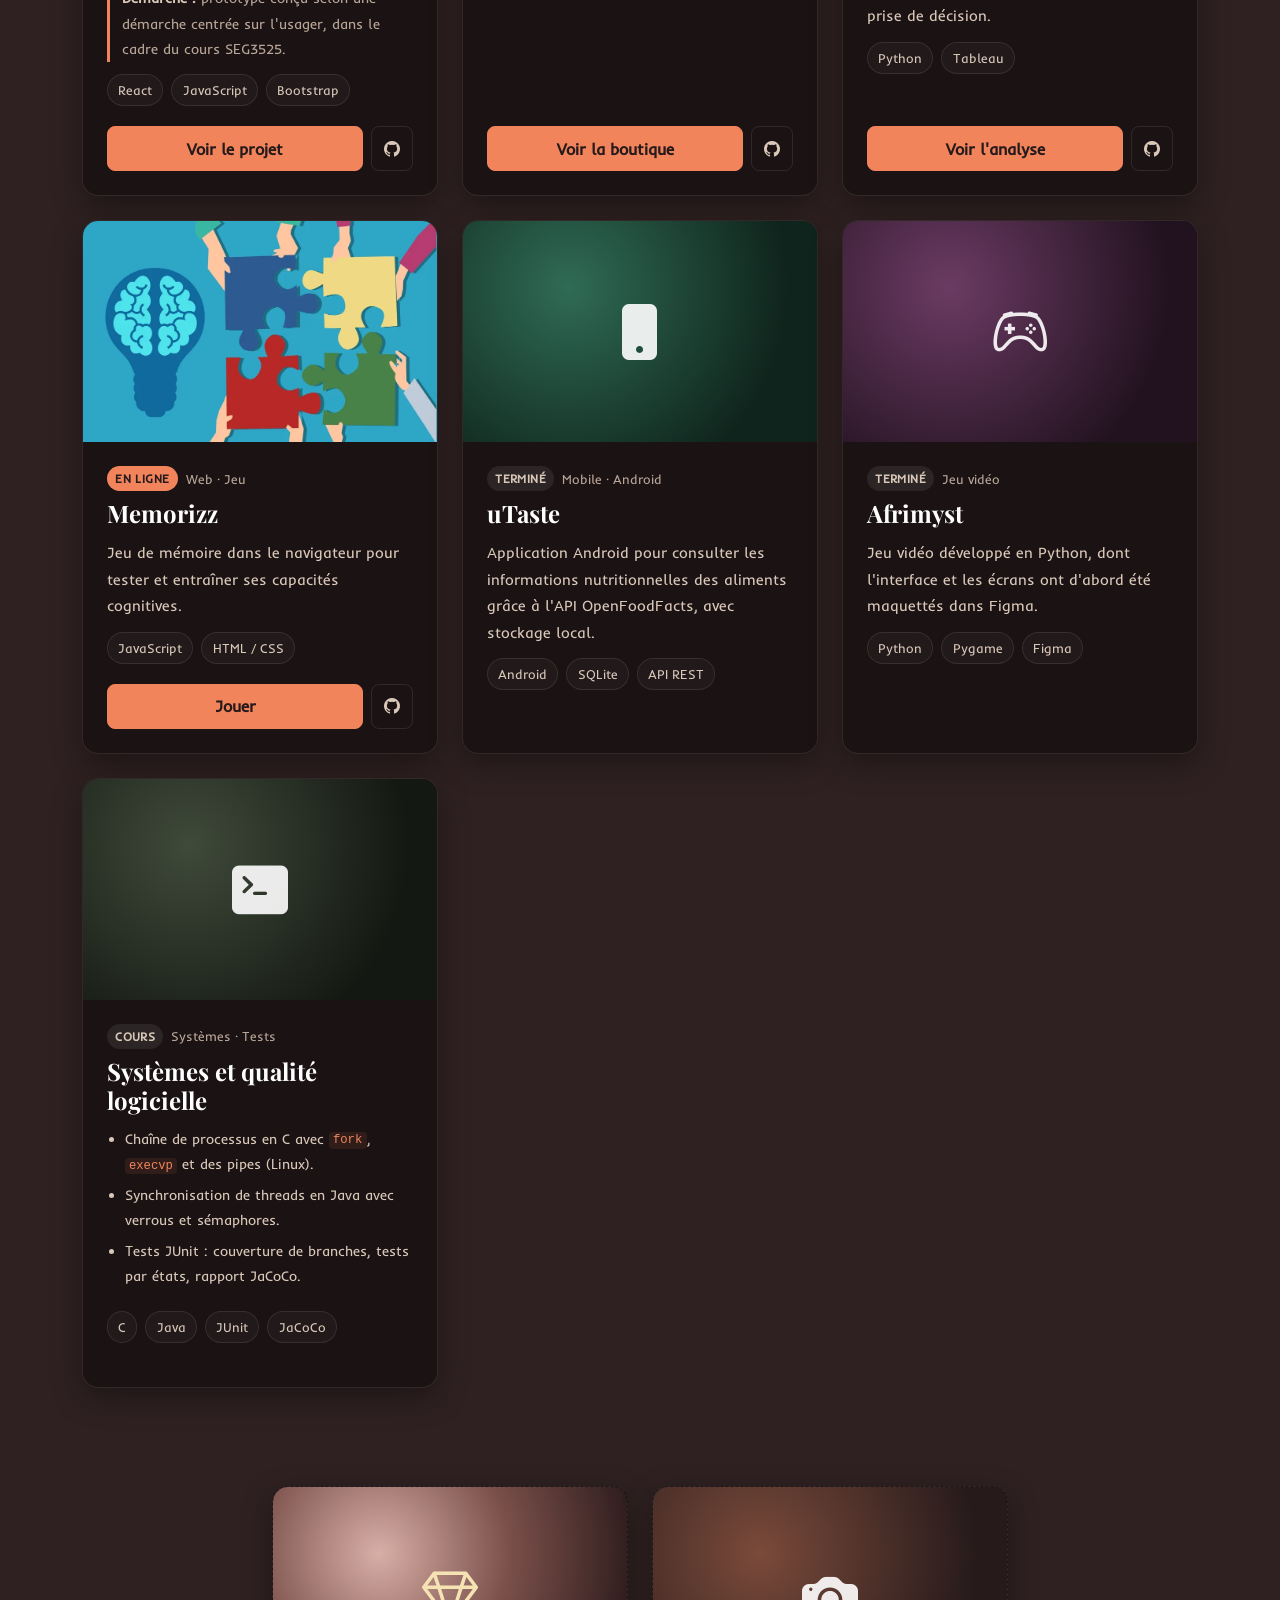
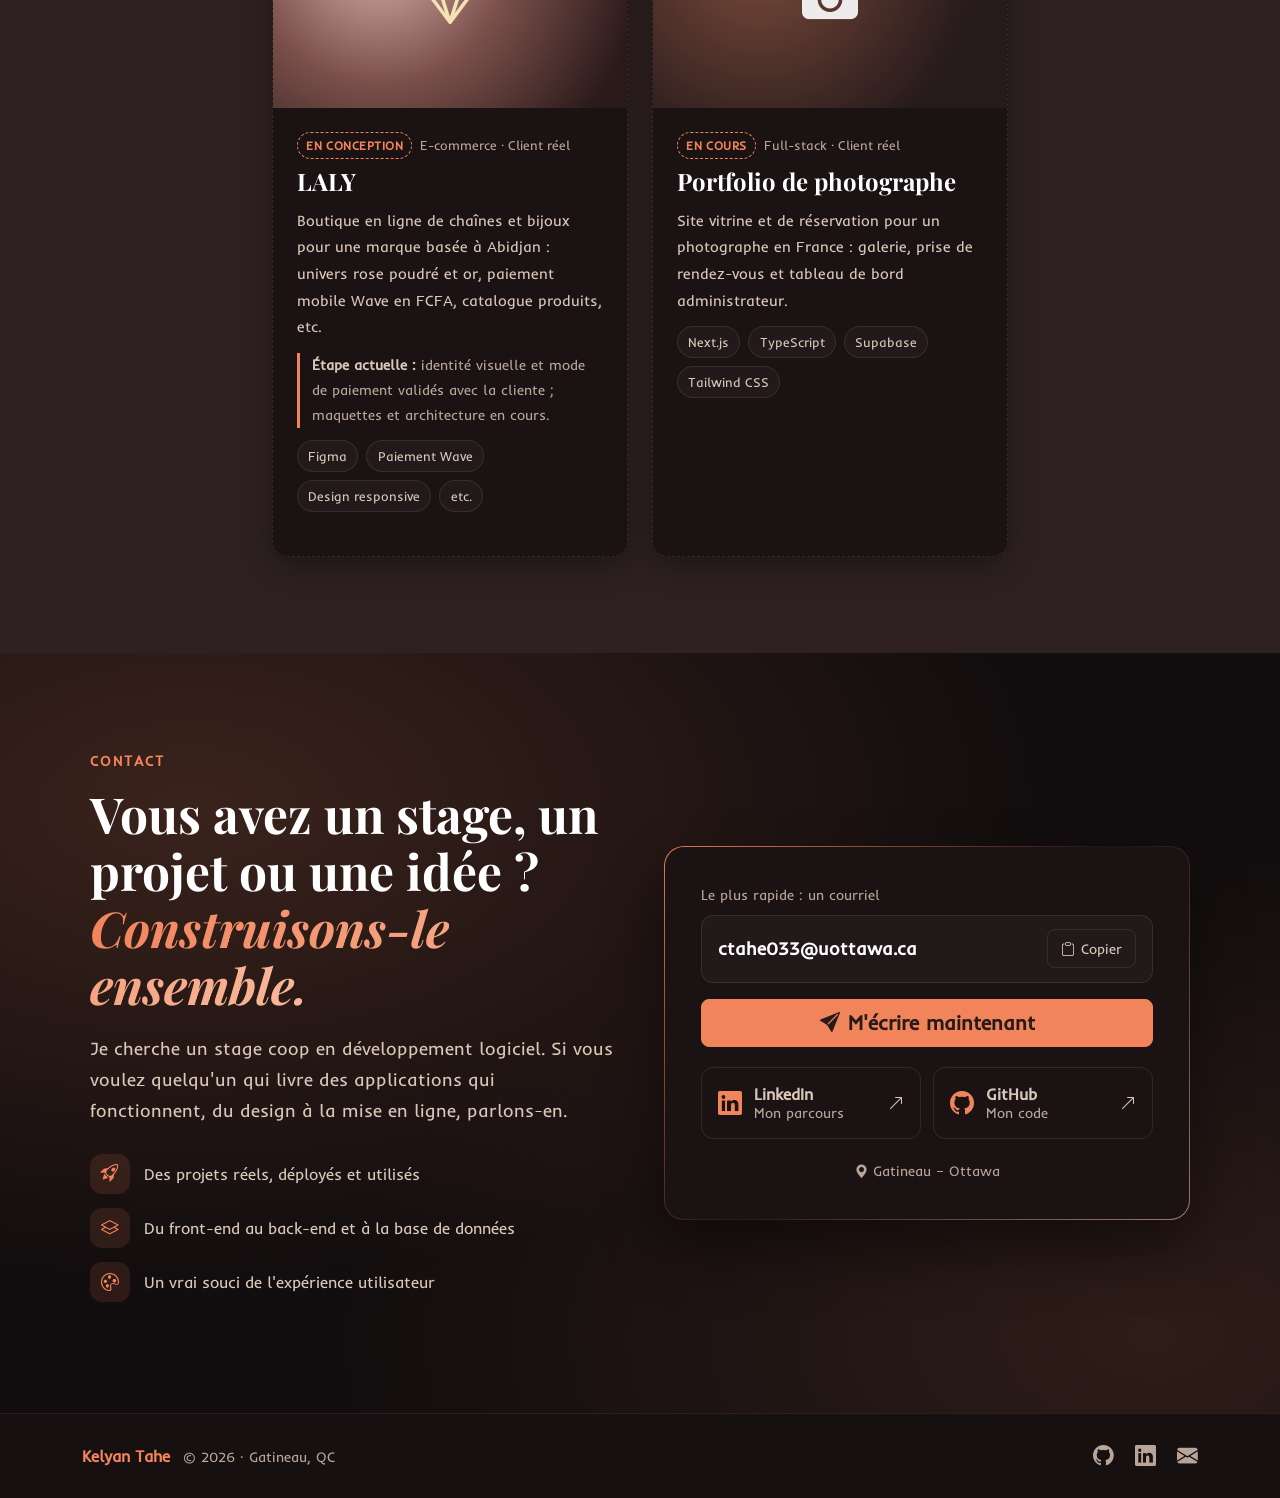
==== commit 78051814: "Refonte : projets, compétences, cartes responsives" ====
--- a/index.html
+++ b/index.html
@@ -1,360 +1,576 @@
 <!DOCTYPE html>
 <html lang="fr">
 <head>
-    <meta charset="UTF-8">
-    <meta name="viewport" content="width=device-width, initial-scale=1.0">
-    <meta name="description" content="Portfolio de Kelyan Tahe, étudiant en génie logiciel à l'Université d'Ottawa : développement web, design UI/UX et projets personnels.">
-    <meta name="author" content="Kelyan Tahe">
-
-    <!-- ── Bootstrap CSS ── -->
-    <link href="https://cdn.jsdelivr.net/npm/bootstrap@5.0.2/dist/css/bootstrap.min.css" rel="stylesheet" integrity="sha384-EVSTQN3/azprG1Anm3QDgpJLIm9Nao0Yz1ztcQTwFspd3yD65VohhpuuCOmLASjC" crossorigin="anonymous">
-
-    <!-- ── Bootstrap Icons ── -->
-    <link
-    rel="stylesheet"
-    href="https://cdn.jsdelivr.net/npm/bootstrap-icons@1.11.3/font/bootstrap-icons.min.css"/>
-
-    <!-- ── Google Fonts ── -->
-    <link rel="preconnect" href="https://fonts.googleapis.com" />
-    <link rel="preconnect" href="https://fonts.gstatic.com" crossorigin />
-    <link 
-      href="https://fonts.googleapis.com/css2?family=Playfair+Display:ital,wght@0,400..900;1,400..900&family=Inder&display=swap" 
-      rel="stylesheet"
-    />
-
-    <!-- ── mon css ── -->
-    <link rel="stylesheet" href="css/style.css">
-
-    <title>Kelyan's Portfolio</title>
+  <meta charset="UTF-8">
+  <meta name="viewport" content="width=device-width, initial-scale=1.0">
+  <meta name="description" content="Portfolio de Kelyan Tahe, étudiant en génie logiciel (coop) à l'Université d'Ottawa : applications web full-stack, temps réel, design UI/UX.">
+  <meta name="author" content="Kelyan Tahe">
+  <meta property="og:title" content="Kelyan Tahe — Portfolio">
+  <meta property="og:description" content="Étudiant en génie logiciel (coop) à l'Université d'Ottawa. Projets web full-stack, temps réel et UI/UX.">
+  <meta property="og:image" content="assets/maphoto.jpg">
+  <meta name="theme-color" content="#261A1B">
+
+  <title>Kelyan Tahe — Portfolio</title>
+
+  <!-- ── Bootstrap CSS ── -->
+  <link href="https://cdn.jsdelivr.net/npm/bootstrap@5.0.2/dist/css/bootstrap.min.css" rel="stylesheet" integrity="sha384-EVSTQN3/azprG1Anm3QDgpJLIm9Nao0Yz1ztcQTwFspd3yD65VohhpuuCOmLASjC" crossorigin="anonymous">
+
+  <!-- ── Bootstrap Icons ── -->
+  <link rel="stylesheet" href="https://cdn.jsdelivr.net/npm/bootstrap-icons@1.11.3/font/bootstrap-icons.min.css">
+
+  <!-- ── Google Fonts ── -->
+  <link rel="preconnect" href="https://fonts.googleapis.com">
+  <link rel="preconnect" href="https://fonts.gstatic.com" crossorigin>
+  <link href="https://fonts.googleapis.com/css2?family=Playfair+Display:ital,wght@0,400..900;1,400..900&family=Inder&display=swap" rel="stylesheet">
+
+  <!-- ── Mon CSS ── -->
+  <link rel="stylesheet" href="css/style.css">
+  <script>document.documentElement.classList.add('js');</script>
 </head>
 <body>
 
-<!-- ── Ma navbar ── -->
-
-<nav class="navbar navbar-expand-lg fixed-top" id="main-nav">
+  <a class="skip-link" href="#main">Aller au contenu</a>
+
+  <!-- ═════════════ NAVBAR ═════════════ -->
+  <nav class="navbar navbar-expand-lg fixed-top" id="main-nav" aria-label="Navigation principale">
     <div class="container">
-      <!-- Kelyan Tahe -->
       <a class="navbar-brand fw-bold" href="#hero">Kelyan Tahe</a>
 
-      <!-- Bouton hamburger (mobile) -->
-      <button
-        class="navbar-toggler"
-        type="button"
-        data-bs-toggle="collapse"
-        data-bs-target="#navMenu"
-        aria-controls="navMenu"
-        aria-expanded="false"
-        aria-label="Ouvrir le menu"
-      >
+      <button class="navbar-toggler" type="button" data-bs-toggle="collapse" data-bs-target="#navMenu"
+              aria-controls="navMenu" aria-expanded="false" aria-label="Ouvrir le menu">
         <span class="navbar-toggler-icon"></span>
       </button>
 
-      <!-- Liens de navigation -->
       <div class="collapse navbar-collapse" id="navMenu">
-        <!-- Ajout de align-items-center ici -->
-        <ul class="navbar-nav ms-auto gap-2 align-items-center">
+        <ul class="navbar-nav ms-auto gap-lg-2 align-items-lg-center">
           <li class="nav-item"><a class="nav-link" href="#about">À propos</a></li>
+          <li class="nav-item"><a class="nav-link" href="#skills">Compétences</a></li>
           <li class="nav-item"><a class="nav-link" href="#work">Mon approche</a></li>
-          <li class="nav-item"><a class="nav-link" href="#cases">Mes Projets</a></li>
+          <li class="nav-item"><a class="nav-link" href="#projects">Projets</a></li>
           <li class="nav-item">
-            <!-- Ajout de ms-lg-2 pour l'espacer un peu du texte "Mes Projets" -->
-            <a class="btn btn-outline-primary btn-sm ms-lg-2" href="mailto:ctahe033@uottawa.ca">
-              <i class="bi bi-envelope-at-fill me-2"></i>Contact
+            <a class="btn btn-outline-primary btn-sm ms-lg-2 my-2 my-lg-0" href="#contact">
+              <i class="bi bi-envelope-at-fill me-2" aria-hidden="true"></i>Contact
             </a>
           </li>
         </ul>
       </div>
-
     </div>
   </nav>
 
-
-  <!-- SECTION HÉRO  (#hero)-->
-  
-  <section id="hero" class="min-vh-100 d-flex align-items-center">
-    <div class="container">
-      <div class="row align-items-center g-5">
-
-        <!-- Texte de présentation -->
-        <div class="col-lg-7">
-          <p class="text-primary fw-semibold mb-2">Salut, je suis</p>
-          <h1 class="display-3 fw-bold mb-3">Kelyan Tahe</h1>
-          <p class="lead mb-4">
-            Étudiant en génie logiciel à l'Université d'Ottawa ·
-            Passionné par la création de sites web et d'applications utiles qui impactent les utilisateurs.
-          </p>
-          <div class="d-flex flex-wrap gap-3">
-            <a href="#cases" class="btn btn-primary btn-lg">Voir mes projets</a>
-            <a href="#about" class="btn btn-outline-light btn-lg">En savoir plus</a>
-          </div>
-        </div>
-
-        <!-- Ma Photo -->
-        <div class="col-lg-5 text-center hero-floating">
-  
-          <img src="assets/maphoto.jpg" alt="Photo de Kelyan Tahe"
-             class="img-fluid rounded-circle shadow hero-floating" style="max-width:320px">
-
-          
-        </div>
-
-      </div>
-    </div>
-  </section>
-
-<!-- SECTION À PROPOS -->
-<section id="about" class="py-section">
-  <div class="container">
-
-    <!-- En-tête de section -->
-    <div class="section-header text-center mb-5">
-      <h2 class="section-title">À propos de moi</h2>
-      <div class="section-divider mx-auto"></div>
-    </div>
-
-    <div class="row">
-      <!-- On passe en col-lg-10 et on utilise mx-auto pour centrer le bloc de texte -->
-      <div class="col-lg-10 mx-auto text-center">
-        <p class="fs-5 mb-4">
-          Actuellement en deuxième année de génie logiciel à l'Université d'Ottawa, je me passionne pour la création d'applications concrètes qui optimisent le quotidien, tout en explorant l'univers du développement de jeux vidéo et de la robotique.
-          Grand amateur d'art, de dessin et de piano, je carbure aux défis complexes qui demandent de la réflexion et à l'expérimentation de nouvelles technologies.
-          Ce qui m'anime profondément dans le design UI/UX, c'est l'art de rendre mes outils fonctionnels aussi intuitifs qu'esthétiques.
-          C’est pour moi le moyen idéal de sublimer mes projets de code en leur offrant une présentation visuelle soignée, élégante et percutante sur le web.
-        </p>
-
-        <!-- Badges centrés avec justify-content-center -->
-        <div class="d-flex flex-wrap justify-content-center gap-2 mb-4">
-          <span class="badge bg-primary">HTML / CSS</span>
-          <span class="badge bg-primary">Bootstrap 5</span>
-          <span class="badge bg-secondary">Figma</span>
-          <span class="badge bg-secondary">Design centré usager</span>
-        </div>
-
-        <!-- Liens sociaux centrés avec justify-content-center -->
-        <div class="d-flex justify-content-center gap-3">
-          <a href="https://github.com/Tahe-clark" aria-label="GitHub de Kelyan Tahe" class="social-link" target="_blank" rel="noopener">
-            <i class="bi bi-github fs-4"></i>
-          </a>
-          <a href="https://linkedin.com/in/clark-tahe" aria-label="LinkedIn de Kelyan Tahe" class="social-link" target="_blank" rel="noopener">
-            <i class="bi bi-linkedin fs-4"></i>
-          </a>
-        </div>
-      </div>
-    </div>
-
-  </div>
-</section>
-
-  <!-- SECTION COMMENT JE TRAVAILLE -->
-  <section id="work" class="py-section bg-section-alt">
-    <div class="container">
-
-      <div class="section-header text-center mb-5">
-        <h2 class="section-title">Comment je travaille</h2>
-        <div class="section-divider mx-auto"></div>
-      </div>
-
-      <div class="row g-4">
-
-        <!-- Carte 1 – Formation actuelle -->
-        <div class="col-md-4">
-          <div class="feature-card h-100 p-4">
-            <div class="feature-icon mb-3">
-              <i class="bi bi-mortarboard-fill fs-1 text-primary"></i>
-            </div>
-            <h3 class="h5 fw-bold">Formation en cours</h3>
-            <p>
-              Je suis le cours
-              <strong>SEG3525 – Conception et Analyse des Interfaces Usagers</strong>
-              à l'Université d'Ottawa.
-              J'apprends les principes de communication visuelle, le design centré
-              sur l'usager et les évaluations heuristiques.
+  <main id="main">
+
+    <!-- ═════════════ HÉRO (version d'origine) ═════════════ -->
+    <section id="hero" class="min-vh-100 d-flex align-items-center">
+      <div class="container">
+        <div class="row align-items-center g-4 g-lg-5">
+
+          <!-- Texte de présentation -->
+          <div class="col-lg-7">
+            <span class="hero-tag mb-3"><i class="bi bi-stars" aria-hidden="true"></i>À la recherche d'un stage coop</span>
+            <p class="text-primary fw-semibold mb-2">Salut, je suis</p>
+            <h1 class="display-3 fw-bold mb-3">Kelyan Tahe</h1>
+            <p class="lead mb-4">
+              Étudiant en génie logiciel à l'Université d'Ottawa ·
+              Passionné par la création de sites web et d'applications utiles qui impactent les utilisateurs.
             </p>
-            <a href="https://www.nngroup.com" target="_blank" rel="noopener"
-               class="text-primary text-decoration-none">
-              <i class="bi bi-box-arrow-up-right me-1"></i>Référence NN/g
-            </a>
-          </div>
-        </div>
-
-        <!-- Carte 2 – Processus de conception -->
-        <div class="col-md-4">
-          <div class="feature-card h-100 p-4">
-            <div class="feature-icon mb-3">
-              <i class="bi bi-pencil-square fs-1 text-primary"></i>
-            </div>
-            <h3 class="h5 fw-bold">Mon processus</h3>
-            <p>
-            Actuellement, je développe activement mes compétences en design UI/UX dans le cadre 
-            du cours SEG3525 : Conception et Analyse des Interfaces Usagers.
+            <div class="d-flex flex-wrap gap-3">
+              <a href="#projects" class="btn btn-primary btn-lg">Voir mes projets</a>
+              <a href="#about" class="btn btn-outline-light btn-lg">En savoir plus</a>
+            </div>
+          </div>
+
+          <!-- Ma photo -->
+          <div class="col-lg-5 text-center hero-floating">
+            <img src="assets/maphoto.jpg" alt="Photo de Kelyan Tahe"
+                 class="img-fluid rounded-circle shadow hero-floating" style="max-width:320px">
+          </div>
+
+        </div>
+      </div>
+    </section>
+
+    <!-- ═════════════ À PROPOS ═════════════ -->
+    <section id="about" class="py-section">
+      <div class="container">
+        <div class="section-header text-center mb-5 reveal">
+          <h2 class="section-title">À propos de moi</h2>
+          <div class="section-divider mx-auto"></div>
+        </div>
+
+        <div class="row">
+          <div class="col-lg-9 mx-auto text-center reveal">
+            <p class="fs-5 mb-4">
+              Je suis étudiant en génie logiciel à l'Université d'Ottawa, dans le programme coop.
+              J'aime construire des applications concrètes qui règlent de vrais problèmes :
+              une plateforme de surveillance vidéo en temps réel, un système de vote pour une école,
+              une boutique en ligne pour une marque de bijoux.
             </p>
-          </div>
-        </div>
-
-        <!-- Carte 3 – Outils -->
-        <div class="col-md-4">
-          <div class="feature-card h-100 p-4">
-            <div class="feature-icon mb-3">
-              <i class="bi bi-tools fs-1 text-primary"></i>
-            </div>
-            <h3 class="h5 fw-bold">Mes outils</h3>
-            <ul class="list-unstyled">
-              <li><i class="bi bi-check-circle-fill text-primary me-2"></i>VS Code</li>
-              <li><i class="bi bi-check-circle-fill text-primary me-2"></i>Figma</li>
-              <li><i class="bi bi-check-circle-fill text-primary me-2"></i>Bootstrap 5</li>
-              <li><i class="bi bi-check-circle-fill text-primary me-2"></i>GitHub</li>
-            </ul>
-          </div>
-        </div>
-
-      </div>
-    </div>
-  </section>
-
-  <!--SECTION 4 ÉTUDES DE CAS 4 images cliquables -->
-  <section id="cases" class="py-section">
-  <div class="container">
-
-    <!-- En-tête -->
-    <div class="section-header text-center mb-5">
-      <h2 class="section-title">Mes projets</h2>
-      <div class="section-divider mx-auto"></div>
-      <p class="text-muted mt-3">Découvrez quelques-uns de mes travaux récents.</p>
-    </div>
-
-    <!-- ── Projet 1 : Site de services ── -->
-    <div class="project-box mb-5">
-      <div class="row g-0 align-items-stretch">
-        <!-- Côté gauche : Image -->
-        <div class="col-lg-7">
-          <div class="project-image-container">
-            <a href="https://docteur-cheveux.vercel.app/" target="_blank" rel="noopener" title="Cliquez pour voir le projet Docteur Cheveux">
-              <img src="assets/coiffeuse-profession.jpg" alt="Aperçu du projet Docteur Cheveux" class="project-img">
-            </a>
-          </div>
-        </div>
-        <!-- Côté droit : Texte -->
-        <div class="col-lg-5 p-4 p-md-5 d-flex flex-column justify-content-center">
-          <h3 class="display-6 fw-bold mb-3" style="color: var(--color-primary);">Docteur Cheveux</h3>
-          <p class="mb-4">Prototype d'application web dédié au diagnostic et à la prise de rendez-vous pour les soins capillaires.</p>
-          <div class="project-meta mb-4">
-            <span class="text-primary small fw-semibold d-block mb-3">Terminé <i class="bi bi-bookmark-check-fill"></i></span>
-            <div class="d-flex flex-wrap gap-2">
-              <span class="badge border border-secondary text-light">React</span>
-              <span class="badge border border-secondary text-light">Bootstrap</span>
-              <span class="badge border border-secondary text-light">JavaScript</span>
-              <span class="badge border border-secondary text-light">HTML/CSS</span>
-            </div>
-          </div>
-          <a href="https://docteur-cheveux.vercel.app/" target="_blank" rel="noopener" class="btn btn-primary btn-lg w-100 py-3">Voir le projet</a>
-        </div>
-      </div>
-    </div>
-
-    <!-- ── Projet 2 : Jeu de mémoire ── -->
-    <div class="project-box mb-5">
-      <div class="row g-0 align-items-stretch">
-        <div class="col-lg-7">
-          <div class="project-image-container">
-            <a href="https://memorizz-three.vercel.app/" target="_blank" rel="noopener">
-              <img src="assets/jeu-de-memoire.jpg" alt="Jeu de Mémoire" class="project-img">
-            </a>
-          </div>
-        </div>
-        <div class="col-lg-5 p-4 p-md-5 d-flex flex-column justify-content-center">
-          <h3 class="display-6 fw-bold mb-3" style="color: var(--color-primary);">Jeu de mémoire</h3>
-          <p class="mb-4">Site de jeu de mémoire pour tester ses capacités cognitives.</p>
-          <div class="project-meta mb-4">
-            <span class="text-primary small fw-semibold d-block mb-3">Terminé <i class="bi bi-bookmark-check-fill"></i></span>
-            <div class="d-flex flex-wrap gap-2">
-              <span class="badge border border-secondary text-light">JavaScript</span>
-              <span class="badge border border-secondary text-light">HTML/CSS</span>
-            </div>
-          </div>
-          <a href="https://memorizz-three.vercel.app/" target="_blank" rel="noopener" class="btn btn-primary btn-lg w-100 py-3">Jouer au projet</a>
-        </div>
-      </div>
-    </div>
-
-    <!-- ── Projet 3 : E-commerce ── -->
-    <div class="project-box mb-5">
-      <div class="row g-0 align-items-stretch">
-        <div class="col-lg-7">
-          <div class="project-image-container">
-            <a href="https://palma-eta.vercel.app/" target="_blank" rel="noopener">
-              <img src="assets/commerce-electronique.jpg" alt="E-commerce" class="project-img">
-            </a>
-          </div>
-        </div>
-        <div class="col-lg-5 p-4 p-md-5 d-flex flex-column justify-content-center">
-          <h3 class="display-6 fw-bold mb-3" style="color: var(--color-primary);">E-commerce</h3>
-          <p class="mb-4">Site de vente de produits en ligne avec panier d'achat.</p>
-          <div class="project-meta mb-4">
-            <span class="text-primary small fw-semibold d-block mb-3">Terminé <i class="bi bi-bookmark-check-fill"></i></span>
-            <div class="d-flex flex-wrap gap-2">
-              <span class="badge border border-secondary text-light">Node.js</span>
-              <span class="badge border border-secondary text-light">MongoDB</span>
-            </div>
-          </div>
-          <a href="https://palma-eta.vercel.app/" target="_blank" rel="noopener" class="btn btn-primary btn-lg w-100 py-3">Voir la boutique</a>
-        </div>
-      </div>
-    </div>
-
-    <!-- ── Projet 4 : Analyse / BI ── -->
-    <div class="project-box mb-5">
-      <div class="row g-0 align-items-stretch">
-        <div class="col-lg-7">
-          <div class="project-image-container">
-            <a href="https://black-friday-electronics-dashboard.vercel.app/" target="_blank" rel="noopener">
-              <img src="assets/analyse-bi.png" alt="Analyse BI" class="project-img">
-            </a>
-          </div>
-        </div>
-        <div class="col-lg-5 p-4 p-md-5 d-flex flex-column justify-content-center">
-          <h3 class="display-6 fw-bold mb-3" style="color: var(--color-primary);">Analyse / BI</h3>
-          <p class="mb-4">Outils d'analyse et de reporting pour la prise de décision.</p>
-          <div class="project-meta mb-4">
-            <span class="text-primary small fw-semibold d-block mb-3">Terminé <i class="bi bi-bookmark-check-fill"></i></span>
-            <div class="d-flex flex-wrap gap-2">
-              <span class="badge border border-secondary text-light">Python</span>
-              <span class="badge border border-secondary text-light">Tableau</span>
-            </div>
-          </div>
-          <a href="https://black-friday-electronics-dashboard.vercel.app/" target="_blank" rel="noopener" class="btn btn-primary btn-lg w-100 py-3">Voir l'analyse</a>
-        </div>
-      </div>
-    </div>
-
-  </div>
-</section>
-
-  <!--FOOTER-->
-
+            <p class="fs-5 mb-4">
+              Ce qui me distingue, c'est le soin que je porte à l'expérience utilisateur :
+              je veux que mes outils soient aussi intuitifs qu'ils sont solides.
+              En dehors du code, je dessine, je joue du piano et je m'intéresse au développement
+              de jeux vidéo et à la robotique.
+            </p>
+
+            <div class="d-flex justify-content-center gap-3">
+              <a href="https://github.com/Tahe-clark" aria-label="GitHub de Kelyan Tahe" class="social-link" target="_blank" rel="noopener">
+                <i class="bi bi-github fs-4" aria-hidden="true"></i>
+              </a>
+              <a href="https://linkedin.com/in/clark-tahe" aria-label="LinkedIn de Kelyan Tahe" class="social-link" target="_blank" rel="noopener">
+                <i class="bi bi-linkedin fs-4" aria-hidden="true"></i>
+              </a>
+              <a href="mailto:ctahe033@uottawa.ca" aria-label="Courriel de Kelyan Tahe" class="social-link">
+                <i class="bi bi-envelope-fill fs-4" aria-hidden="true"></i>
+              </a>
+            </div>
+          </div>
+        </div>
+      </div>
+    </section>
+
+    <!-- ═════════════ COMPÉTENCES ═════════════ -->
+    <section id="skills" class="py-section bg-section-alt">
+      <div class="container">
+        <div class="section-header text-center mb-5 reveal">
+          <h2 class="section-title">Compétences</h2>
+          <div class="section-divider mx-auto"></div>
+        </div>
+
+        <div class="row g-4 row-cols-1 row-cols-md-2 row-cols-lg-4">
+          <div class="col reveal">
+            <div class="skill-group h-100">
+              <h3><i class="bi bi-code-slash me-2" aria-hidden="true"></i>Langages</h3>
+              <ul class="tech-list">
+                <li>JavaScript</li><li>TypeScript</li><li>Python</li><li>Java</li>
+                <li>C</li><li>SQL</li><li>HTML / CSS</li>
+              </ul>
+            </div>
+          </div>
+          <div class="col reveal">
+            <div class="skill-group h-100">
+              <h3><i class="bi bi-window me-2" aria-hidden="true"></i>Front-end</h3>
+              <ul class="tech-list">
+                <li>React</li><li>Next.js</li><li>Vite</li>
+                <li>Bootstrap</li><li>Tailwind CSS</li><li>Figma</li>
+              </ul>
+            </div>
+          </div>
+          <div class="col reveal">
+            <div class="skill-group h-100">
+              <h3><i class="bi bi-hdd-stack me-2" aria-hidden="true"></i>Back-end et données</h3>
+              <ul class="tech-list">
+                <li>Django</li><li>Node.js</li><li>WebSockets</li><li>WebRTC</li>
+                <li>PostgreSQL</li><li>Supabase</li><li>MongoDB</li><li>SQLite</li>
+              </ul>
+            </div>
+          </div>
+          <div class="col reveal">
+            <div class="skill-group h-100">
+              <h3><i class="bi bi-tools me-2" aria-hidden="true"></i>Outils et qualité</h3>
+              <ul class="tech-list">
+                <li>Git / GitHub</li><li>JUnit</li><li>JaCoCo</li><li>Linux</li>
+                <li>Vercel</li><li>Render</li><li>Tableau</li>
+              </ul>
+            </div>
+          </div>
+        </div>
+      </div>
+    </section>
+
+    <!-- ═════════════ MON APPROCHE ═════════════ -->
+    <section id="work" class="py-section">
+      <div class="container">
+        <div class="section-header text-center mb-5 reveal">
+          <h2 class="section-title">Mon approche</h2>
+          <div class="section-divider mx-auto"></div>
+        </div>
+
+        <div class="row g-4">
+
+          <div class="col-md-6 col-lg-4 reveal">
+            <div class="feature-card h-100 p-4">
+              <div class="feature-icon mb-3"><i class="bi bi-pencil-square fs-1" aria-hidden="true"></i></div>
+              <h3 class="h5 fw-bold">Mon processus</h3>
+              <ol class="process-list">
+                <li><strong>Comprendre</strong> : qui est l'usager et quel problème il vit.</li>
+                <li><strong>Esquisser</strong> : maquettes et parcours dans Figma.</li>
+                <li><strong>Construire</strong> : prototype fonctionnel, puis version déployée.</li>
+                <li><strong>Tester</strong> : tests, évaluation heuristique et itérations.</li>
+              </ol>
+            </div>
+          </div>
+
+          <div class="col-md-6 col-lg-4 reveal">
+            <div class="feature-card h-100 p-4">
+              <div class="feature-icon mb-3"><i class="bi bi-mortarboard-fill fs-1" aria-hidden="true"></i></div>
+              <h3 class="h5 fw-bold">Formation</h3>
+              <p class="mb-2">Baccalauréat en génie logiciel (coop), Université d'Ottawa.</p>
+              <ul class="list-unstyled small mb-0">
+                <li><i class="bi bi-check-circle-fill me-2" aria-hidden="true"></i>SEG3525 : conception d'interfaces usagers</li>
+                <li><i class="bi bi-check-circle-fill me-2" aria-hidden="true"></i>SEG3503 : vérification et tests logiciels</li>
+                <li><i class="bi bi-check-circle-fill me-2" aria-hidden="true"></i>CSI3531 : systèmes d'exploitation</li>
+                <li><i class="bi bi-check-circle-fill me-2" aria-hidden="true"></i>SEG3501 : ingénierie des exigences</li>
+              </ul>
+            </div>
+          </div>
+
+          <div class="col-md-12 col-lg-4 reveal">
+            <div class="feature-card h-100 p-4">
+              <div class="feature-icon mb-3"><i class="bi bi-rocket-takeoff-fill fs-1" aria-hidden="true"></i></div>
+              <h3 class="h5 fw-bold">Ce que je vise</h3>
+              <p>
+                Des projets <strong>déployés et utilisés</strong>, pas seulement des maquettes.
+                Mes projets web sont en ligne et leur code est public sur GitHub.
+              </p>
+              <a href="https://www.nngroup.com/articles/ten-usability-heuristics/" target="_blank" rel="noopener" class="text-decoration-none">
+                <i class="bi bi-box-arrow-up-right me-1" aria-hidden="true"></i>Mes références : heuristiques de Nielsen
+              </a>
+            </div>
+          </div>
+
+        </div>
+      </div>
+    </section>
+
+    <!-- ═════════════ PROJETS ═════════════ -->
+    <section id="projects" class="py-section bg-section-alt">
+      <div class="container">
+        <div class="section-header text-center mb-5 reveal">
+          <h2 class="section-title">Mes projets</h2>
+          <div class="section-divider mx-auto"></div>
+          <p class="section-subtitle mt-3">Du prototype UX à l'application full-stack déployée.</p>
+        </div>
+
+        <!-- ── Projets phares (grand format) ── -->
+
+        <!-- Sentinel -->
+        <article class="project-feature mb-5 reveal">
+          <div class="row g-0">
+            <div class="col-lg-7">
+              <a class="feature-media media-sentinel" href="https://sentinel-web-snowy.vercel.app/" target="_blank" rel="noopener" aria-label="Ouvrir Sentinel">
+                <img src="assets/sentinel-cover.svg" alt="Illustration du tableau de bord Sentinel : flux vidéo en direct et liste d'appareils" width="1600" height="1000" loading="lazy" decoding="async">
+              </a>
+            </div>
+            <div class="col-lg-5">
+              <div class="feature-body">
+                <div class="project-meta"><span class="status status-live">En ligne</span><span>Projet phare · Full-stack</span></div>
+                <h3 class="feature-title">Sentinel</h3>
+                <p>Plateforme de surveillance à distance : un appareil diffuse sa caméra en direct vers un tableau de bord web sécurisé.</p>
+                <p class="project-highlight"><strong>Défi :</strong> établir la vidéo pair-à-pair (WebRTC) entre réseaux différents, avec un serveur de signalisation WebSocket et un relais TURN.</p>
+                <ul class="tech-list">
+                  <li>React</li><li>TypeScript</li><li>Django Channels</li><li>PostgreSQL</li><li>WebRTC</li>
+                </ul>
+                <div class="project-links">
+                  <a href="https://sentinel-web-snowy.vercel.app/" target="_blank" rel="noopener" class="btn btn-primary btn-lg flex-fill">Voir le projet</a>
+                  <a href="https://github.com/Tahe-clark/Sentinel" target="_blank" rel="noopener" class="btn btn-ghost btn-lg" aria-label="Code source de Sentinel sur GitHub"><i class="bi bi-github" aria-hidden="true"></i></a>
+                </div>
+              </div>
+            </div>
+          </div>
+        </article>
+
+        <!-- VoteBal (image à droite sur ordinateur) -->
+        <article class="project-feature mb-5 reveal">
+          <div class="row g-0">
+            <div class="col-lg-7 order-lg-2">
+              <a class="feature-media media-votebal" href="https://prom-vote-platform.vercel.app/vote" target="_blank" rel="noopener" aria-label="Ouvrir VoteBal">
+                <img src="assets/votebal-cover.svg" alt="Illustration de VoteBal : cartes de vote pour le roi et la reine du bal" width="1600" height="1000" loading="lazy" decoding="async">
+              </a>
+            </div>
+            <div class="col-lg-5 order-lg-1">
+              <div class="feature-body">
+                <div class="project-meta"><span class="status status-live">En ligne</span><span>Projet phare · Client réel</span></div>
+                <h3 class="feature-title">VoteBal</h3>
+                <p>Plateforme de vote en ligne pour élire le roi et la reine du bal d'une école en Côte d'Ivoire, avec tableau de bord administrateur.</p>
+                <p class="project-highlight"><strong>Défi :</strong> garantir un seul vote par personne et par catégorie grâce à un jeton anonyme vérifié côté serveur, et ouvrir ou fermer le vote depuis l'espace admin.</p>
+                <ul class="tech-list">
+                  <li>Next.js</li><li>TypeScript</li><li>Supabase</li><li>Tailwind CSS</li>
+                </ul>
+                <div class="project-links">
+                  <a href="https://prom-vote-platform.vercel.app/vote" target="_blank" rel="noopener" class="btn btn-primary btn-lg flex-fill">Voir le projet</a>
+                  <a href="https://github.com/Tahe-clark/prom-vote-platform" target="_blank" rel="noopener" class="btn btn-ghost btn-lg" aria-label="Code source de VoteBal sur GitHub"><i class="bi bi-github" aria-hidden="true"></i></a>
+                </div>
+              </div>
+            </div>
+          </div>
+        </article>
+
+        <!-- ── Autres projets ── -->
+        <h3 class="subsection-title text-center mt-5 mb-4 reveal">Autres projets</h3>
+
+        <div class="project-filters d-flex flex-wrap justify-content-center gap-2 mb-5 reveal" role="group" aria-label="Filtrer les projets">
+          <button type="button" class="filter-btn active" data-filter="all" aria-pressed="true">Tous</button>
+          <button type="button" class="filter-btn" data-filter="web" aria-pressed="false">Web et UX</button>
+          <button type="button" class="filter-btn" data-filter="mobile" aria-pressed="false">Mobile et jeux</button>
+          <button type="button" class="filter-btn" data-filter="systems" aria-pressed="false">Systèmes et qualité</button>
+        </div>
+
+        <div class="row g-4 row-cols-1 row-cols-md-2 row-cols-lg-3" id="project-grid">
+
+          <!-- Docteur Cheveux -->
+          <div class="col project-item reveal" data-category="web">
+            <article class="project-card h-100">
+              <a class="project-cover" href="https://docteur-cheveux.vercel.app/" target="_blank" rel="noopener" aria-label="Ouvrir Docteur Cheveux">
+                <img src="assets/coiffeuse-profession.webp" alt="Aperçu du projet Docteur Cheveux" width="1200" height="800" loading="lazy" decoding="async">
+              </a>
+              <div class="project-body">
+                <div class="project-meta"><span class="status status-live">En ligne</span><span>Web · UX</span></div>
+                <h3>Docteur Cheveux</h3>
+                <p>Application web de diagnostic capillaire et de prise de rendez-vous pour un salon de coiffure.</p>
+                <p class="project-highlight"><strong>Démarche :</strong> prototype conçu selon une démarche centrée sur l'usager, dans le cadre du cours SEG3525.</p>
+                <ul class="tech-list">
+                  <li>React</li><li>JavaScript</li><li>Bootstrap</li>
+                </ul>
+                <div class="project-links">
+                  <a href="https://docteur-cheveux.vercel.app/" target="_blank" rel="noopener" class="btn btn-primary flex-fill">Voir le projet</a>
+                  <a href="https://github.com/Tahe-clark/docteur-cheveux" target="_blank" rel="noopener" class="btn btn-ghost" aria-label="Code source de Docteur Cheveux sur GitHub"><i class="bi bi-github" aria-hidden="true"></i></a>
+                </div>
+              </div>
+            </article>
+          </div>
+
+          <!-- Palma -->
+          <div class="col project-item reveal" data-category="web">
+            <article class="project-card h-100">
+              <a class="project-cover" href="https://palma-eta.vercel.app/" target="_blank" rel="noopener" aria-label="Ouvrir Palma">
+                <img src="assets/commerce-electronique.webp" alt="Aperçu de la boutique Palma" style="object-position: left center;" width="880" height="400" loading="lazy" decoding="async">
+              </a>
+              <div class="project-body">
+                <div class="project-meta"><span class="status status-live">En ligne</span><span>Web · E-commerce</span></div>
+                <h3>Palma</h3>
+                <p>Boutique en ligne avec catalogue de produits et panier d'achat.</p>
+                <ul class="tech-list">
+                  <li>Node.js</li><li>MongoDB</li><li>JavaScript</li>
+                </ul>
+                <div class="project-links">
+                  <a href="https://palma-eta.vercel.app/" target="_blank" rel="noopener" class="btn btn-primary flex-fill">Voir la boutique</a>
+                  <a href="https://github.com/Tahe-clark/palma" target="_blank" rel="noopener" class="btn btn-ghost" aria-label="Code source de Palma sur GitHub"><i class="bi bi-github" aria-hidden="true"></i></a>
+                </div>
+              </div>
+            </article>
+          </div>
+
+          <!-- Tableau de bord Black Friday -->
+          <div class="col project-item reveal" data-category="web">
+            <article class="project-card h-100">
+              <a class="project-cover" href="https://black-friday-electronics-dashboard.vercel.app/" target="_blank" rel="noopener" aria-label="Ouvrir le tableau de bord Black Friday">
+                <img src="assets/analyse-bi.webp" alt="Aperçu du tableau de bord Black Friday" width="1200" height="737" loading="lazy" decoding="async">
+              </a>
+              <div class="project-body">
+                <div class="project-meta"><span class="status status-live">En ligne</span><span>Données · Visualisation</span></div>
+                <h3>Tableau de bord Black Friday</h3>
+                <p>Analyse des ventes d'électronique pendant le Black Friday, présentée sous forme de tableau de bord pour aider à la prise de décision.</p>
+                <ul class="tech-list">
+                  <li>Python</li><li>Tableau</li>
+                </ul>
+                <div class="project-links">
+                  <a href="https://black-friday-electronics-dashboard.vercel.app/" target="_blank" rel="noopener" class="btn btn-primary flex-fill">Voir l'analyse</a>
+                  <a href="https://github.com/Tahe-clark/black-friday-electronics-dashboard" target="_blank" rel="noopener" class="btn btn-ghost" aria-label="Code source du tableau de bord sur GitHub"><i class="bi bi-github" aria-hidden="true"></i></a>
+                </div>
+              </div>
+            </article>
+          </div>
+
+          <!-- Memorizz -->
+          <div class="col project-item reveal" data-category="web">
+            <article class="project-card h-100">
+              <a class="project-cover" href="https://memorizz-three.vercel.app/" target="_blank" rel="noopener" aria-label="Jouer à Memorizz">
+                <img src="assets/jeu-de-memoire.webp" alt="Aperçu du jeu Memorizz" width="900" height="580" loading="lazy" decoding="async">
+              </a>
+              <div class="project-body">
+                <div class="project-meta"><span class="status status-live">En ligne</span><span>Web · Jeu</span></div>
+                <h3>Memorizz</h3>
+                <p>Jeu de mémoire dans le navigateur pour tester et entraîner ses capacités cognitives.</p>
+                <ul class="tech-list">
+                  <li>JavaScript</li><li>HTML / CSS</li>
+                </ul>
+                <div class="project-links">
+                  <a href="https://memorizz-three.vercel.app/" target="_blank" rel="noopener" class="btn btn-primary flex-fill">Jouer</a>
+                  <a href="https://github.com/Tahe-clark/memorizz" target="_blank" rel="noopener" class="btn btn-ghost" aria-label="Code source de Memorizz sur GitHub"><i class="bi bi-github" aria-hidden="true"></i></a>
+                </div>
+              </div>
+            </article>
+          </div>
+
+          <!-- uTaste -->
+          <div class="col project-item reveal" data-category="mobile">
+            <article class="project-card h-100">
+              <div class="project-cover cover-icon cover-mobile" aria-hidden="true">
+                <i class="bi bi-phone-fill"></i>
+              </div>
+              <div class="project-body">
+                <div class="project-meta"><span class="status status-done">Terminé</span><span>Mobile · Android</span></div>
+                <h3>uTaste</h3>
+                <p>Application Android pour consulter les informations nutritionnelles des aliments grâce à l'API OpenFoodFacts, avec stockage local.</p>
+                <ul class="tech-list">
+                  <li>Android</li><li>SQLite</li><li>API REST</li>
+                </ul>
+              </div>
+            </article>
+          </div>
+
+          <!-- Afrimyst -->
+          <div class="col project-item reveal" data-category="mobile">
+            <article class="project-card h-100">
+              <div class="project-cover cover-icon cover-game" aria-hidden="true">
+                <i class="bi bi-controller"></i>
+              </div>
+              <div class="project-body">
+                <div class="project-meta"><span class="status status-done">Terminé</span><span>Jeu vidéo</span></div>
+                <h3>Afrimyst</h3>
+                <p>Jeu vidéo développé en Python, dont l'interface et les écrans ont d'abord été maquettés dans Figma.</p>
+                <ul class="tech-list">
+                  <li>Python</li><li>Pygame</li><li>Figma</li>
+                </ul>
+              </div>
+            </article>
+          </div>
+
+          <!-- Systèmes et qualité -->
+          <div class="col project-item reveal" data-category="systems">
+            <article class="project-card h-100">
+              <div class="project-cover cover-icon cover-systems" aria-hidden="true">
+                <i class="bi bi-terminal-fill"></i>
+              </div>
+              <div class="project-body">
+                <div class="project-meta"><span class="status status-done">Cours</span><span>Systèmes · Tests</span></div>
+                <h3>Systèmes et qualité logicielle</h3>
+                <ul class="project-points">
+                  <li>Chaîne de processus en C avec <code>fork</code>, <code>execvp</code> et des pipes (Linux).</li>
+                  <li>Synchronisation de threads en Java avec verrous et sémaphores.</li>
+                  <li>Tests JUnit : couverture de branches, tests par états, rapport JaCoCo.</li>
+                </ul>
+                <ul class="tech-list">
+                  <li>C</li><li>Java</li><li>JUnit</li><li>JaCoCo</li>
+                </ul>
+              </div>
+            </article>
+          </div>
+
+        </div>
+
+        <!-- ── En cours ── -->
+        <h3 class="subsection-title text-center mt-5 mb-4 reveal">En cours de développement</h3>
+        <div class="row g-4 row-cols-1 row-cols-md-2 row-cols-lg-3 justify-content-center">
+
+          <!-- LALY -->
+          <div class="col reveal">
+            <article class="project-card project-card-wip h-100">
+              <div class="project-cover cover-icon cover-laly" aria-hidden="true">
+                <i class="bi bi-gem"></i>
+              </div>
+              <div class="project-body">
+                <div class="project-meta"><span class="status status-wip">En conception</span><span>E-commerce · Client réel</span></div>
+                <h3>LALY</h3>
+                <p>Boutique en ligne de chaînes et bijoux pour une marque basée à Abidjan : univers rose poudré et or, paiement mobile Wave en FCFA, catalogue produits, etc.</p>
+                <p class="project-highlight"><strong>Étape actuelle :</strong> identité visuelle et mode de paiement validés avec la cliente ; maquettes et architecture en cours.</p>
+                <ul class="tech-list">
+                  <li>Figma</li><li>Paiement Wave</li><li>Design responsive</li><li>etc.</li>
+                </ul>
+              </div>
+            </article>
+          </div>
+
+          <!-- Site du photographe -->
+          <div class="col reveal">
+            <article class="project-card project-card-wip h-100">
+              <div class="project-cover cover-icon cover-photo" aria-hidden="true">
+                <i class="bi bi-camera-fill"></i>
+              </div>
+              <div class="project-body">
+                <div class="project-meta"><span class="status status-wip">En cours</span><span>Full-stack · Client réel</span></div>
+                <h3>Portfolio de photographe</h3>
+                <p>Site vitrine et de réservation pour un photographe en France : galerie, prise de rendez-vous et tableau de bord administrateur.</p>
+                <ul class="tech-list">
+                  <li>Next.js</li><li>TypeScript</li><li>Supabase</li><li>Tailwind CSS</li>
+                </ul>
+              </div>
+            </article>
+          </div>
+
+        </div>
+      </div>
+    </section>
+
+    <!-- ═════════════ CONTACT ═════════════ -->
+    <section id="contact" class="contact-section">
+      <div class="container">
+        <div class="contact-panel reveal">
+          <div class="row g-4 g-lg-5 align-items-center">
+
+            <!-- Accroche -->
+            <div class="col-lg-6">
+              <p class="contact-kicker">Contact</p>
+              <h2 class="contact-title">Vous avez un stage, un projet ou une idée&nbsp;?<br><span>Construisons-le ensemble.</span></h2>
+              <p class="contact-lead">
+                Je cherche un stage coop en développement logiciel. Si vous voulez quelqu'un
+                qui livre des applications qui fonctionnent, du design à la mise en ligne, parlons-en.
+              </p>
+              <ul class="contact-points">
+                <li><i class="bi bi-rocket-takeoff" aria-hidden="true"></i>Des projets réels, déployés et utilisés</li>
+                <li><i class="bi bi-layers" aria-hidden="true"></i>Du front-end au back-end et à la base de données</li>
+                <li><i class="bi bi-palette" aria-hidden="true"></i>Un vrai souci de l'expérience utilisateur</li>
+              </ul>
+            </div>
+
+            <!-- Actions -->
+            <div class="col-lg-6">
+              <div class="contact-card">
+                <p class="contact-card-label">Le plus rapide : un courriel</p>
+                <div class="email-row">
+                  <a href="mailto:ctahe033@uottawa.ca" class="email-link">ctahe033@uottawa.ca</a>
+                  <button type="button" class="copy-btn" id="copy-email" data-email="ctahe033@uottawa.ca" aria-label="Copier l'adresse courriel">
+                    <i class="bi bi-clipboard" aria-hidden="true"></i><span>Copier</span>
+                  </button>
+                </div>
+                <a href="mailto:ctahe033@uottawa.ca?subject=Opportunit%C3%A9%20de%20stage%20coop" class="btn btn-primary btn-lg w-100 mt-3">
+                  <i class="bi bi-send-fill me-2" aria-hidden="true"></i>M'écrire maintenant
+                </a>
+
+                <div class="contact-links">
+                  <a href="https://linkedin.com/in/clark-tahe" target="_blank" rel="noopener" class="contact-link">
+                    <i class="bi bi-linkedin" aria-hidden="true"></i>
+                    <span><strong>LinkedIn</strong><small>Mon parcours</small></span>
+                    <i class="bi bi-arrow-up-right ms-auto" aria-hidden="true"></i>
+                  </a>
+                  <a href="https://github.com/Tahe-clark" target="_blank" rel="noopener" class="contact-link">
+                    <i class="bi bi-github" aria-hidden="true"></i>
+                    <span><strong>GitHub</strong><small>Mon code</small></span>
+                    <i class="bi bi-arrow-up-right ms-auto" aria-hidden="true"></i>
+                  </a>
+                </div>
+
+                <p class="contact-location"><i class="bi bi-geo-alt-fill me-1" aria-hidden="true"></i>Gatineau – Ottawa</p>
+              </div>
+            </div>
+
+          </div>
+        </div>
+      </div>
+    </section>
+
+  </main>
+
+  <!-- ═════════════ FOOTER ═════════════ -->
   <footer class="py-4">
     <div class="container">
       <div class="row align-items-center">
         <div class="col-md-6 text-center text-md-start mb-3 mb-md-0">
           <span class="fw-bold text-primary">Kelyan Tahe</span>
-          <span class="text-muted ms-2">N'hésitez pas à me contacter !</span>
+          <span class="footer-note ms-2">© <span id="year">2026</span> · Gatineau, QC</span>
         </div>
         <div class="col-md-6 text-center text-md-end">
-          <a href="https://github.com/Tahe-clark" aria-label="GitHub de Kelyan Tahe" class="social-link me-3" target="_blank" rel="noopener">
-            <i class="bi bi-github"></i>
-          </a>
-          <a href="https://linkedin.com/in/clark-tahe" aria-label="LinkedIn de Kelyan Tahe" class="social-link" target="_blank" rel="noopener">
-            <i class="bi bi-linkedin"></i>
-          </a>
+          <a href="https://github.com/Tahe-clark" aria-label="GitHub de Kelyan Tahe" class="social-link me-3" target="_blank" rel="noopener"><i class="bi bi-github" aria-hidden="true"></i></a>
+          <a href="https://linkedin.com/in/clark-tahe" aria-label="LinkedIn de Kelyan Tahe" class="social-link me-3" target="_blank" rel="noopener"><i class="bi bi-linkedin" aria-hidden="true"></i></a>
+          <a href="mailto:ctahe033@uottawa.ca" aria-label="Courriel de Kelyan Tahe" class="social-link"><i class="bi bi-envelope-fill" aria-hidden="true"></i></a>
         </div>
       </div>
     </div>
   </footer>
 
-
-
-
-<!-- ── Bootstrap JS ── -->
-<script src="https://cdn.jsdelivr.net/npm/bootstrap@5.0.2/dist/js/bootstrap.bundle.min.js" integrity="sha384-MrcW6ZMFYlzcLA8Nl+NtUVF0sA7MsXsP1UyJoMp4YLEuNSfAP+JcXn/tWtIaxVXM" crossorigin="anonymous"></script>
-
+  <!-- ── Bootstrap JS ── -->
+  <script src="https://cdn.jsdelivr.net/npm/bootstrap@5.0.2/dist/js/bootstrap.bundle.min.js" integrity="sha384-MrcW6ZMFYlzcLA8Nl+NtUVF0sA7MsXsP1UyJoMp4YLEuNSfAP+JcXn/tWtIaxVXM" crossorigin="anonymous"></script>
+  <!-- ── Mon JS ── -->
+  <script src="js/main.js"></script>
 </body>
-</html>+</html>
--- a/css/style.css
+++ b/css/style.css
@@ -1,54 +1,44 @@
-
-/* ═══════════════════════════
- 1. VARIABLES DE THÈME
-══════════════════════════════ */
+/* ══════════════════════════════════════════════════════════════════
+   PORTFOLIO — Kelyan Tahe
+   Sommaire :
+   1. Variables   2. Base   3. Typographie   4. Navigation
+   5. Héro        6. Sections   7. Compétences   8. Approche
+   9. Projets    10. Contact   11. Footer   12. Animations
+   13. Responsive
+══════════════════════════════════════════════════════════════════ */
+
+/* ═══════════ 1. VARIABLES DE THÈME ═══════════ */
 :root {
-  /* ── Couleurs principales ── */
-  --color-primary:      #F2845C;   /* Accent / CTA – rouge-orange vif     */
-  --color-primary-dark: #BF6E50;   /* Survol des boutons primaires          */
-  --color-dark:         #261A1B;   /* Fond général – navy profond           */
-  --color-dark-alt:     #352627;   /* Fond sections alternées               */
-  --color-card:         #BF6E50;   /* Fond des cartes                       */
-
-  /* ── Couleurs de texte ── */
-  --color-text:         #D9C7B8;   /* Corps de texte principal              */
-  --color-text-muted:   #BF6E50;   /* Texte secondaire / légendes           */
-  --color-heading:      #FFFFFF;   /* Titres h1–h4                          */
-
-  /* ── Typographie ── */
-  --font-heading: 'Playfair Display', serif;  /* Titres et sous-titres          */
-  --font-body:    'Inder',   sans-serif;  /* Corps de texte                  */
-  --font-size-base: 1rem;                 /* 16px par défaut                 */
-  --line-height:    1.75;                 /* Hauteur de ligne lisible        */
-
-  /* ── Espacements des sections ── */
+  /* Couleurs */
+  --color-primary:      #F2845C;   /* Accent / CTA (orange corail)    */
+  --color-primary-dark: #BF6E50;   /* Survol des boutons primaires    */
+  --color-dark:         #261A1B;   /* Fond général (brun profond)     */
+  --color-dark-alt:     #2F2122;   /* Fond des sections alternées     */
+  --color-deep:         #1A1213;   /* Fond des cartes                 */
+  --color-text:         #D9C7B8;   /* Texte principal (beige)         */
+  --color-text-muted:   #BF6E50;   /* Sous-titre du héro (d'origine)  */
+  --color-text-soft:    #B8A597;   /* Texte secondaire (contraste AA) */
+  --color-heading:      #FFFFFF;
+  --color-border:       rgba(217, 199, 184, 0.12);
+
+  /* Typographie */
+  --font-heading: 'Playfair Display', serif;
+  --font-body:    'Inder', sans-serif;
+  --line-height:  1.75;
+
+  /* Espacements, rayons, ombres */
   --section-padding: 6rem 0;
-
-  /* ── Bords arrondis ── */
-  --border-radius-card: 1rem;
-  --border-radius-btn:  0.5rem;
-
-  /* ── Ombres ── */
-  --shadow-card: 0 8px 32px rgba(0, 0, 0, 0.35);
-  --shadow-hover: 0 16px 48px rgba(233, 79, 55, 0.25);
-
-  /* ── Transitions ── */
-  --transition: all 0.3s ease;
-}
-
-
-/* ══════════════════════════════════════════════════════════════════
-   2. RESET & BASE
-══════════════════════════════════════════════════════════════════ */
-*, *::before, *::after {
-  box-sizing: border-box;
-  margin: 0;
-  padding: 0;
-}
-
+  --radius-card: 1rem;
+  --shadow-card: 0 10px 30px rgba(0, 0, 0, 0.35);
+  --ease-out: cubic-bezier(0.22, 1, 0.36, 1);   /* Courbe douce et naturelle */
+  --transition: 0.3s var(--ease-out);
+  --nav-height: 72px;
+}
+
+/* ═══════════ 2. BASE ═══════════ */
 html {
-  scroll-behavior: smooth;          /* Défilement doux pour les ancres     */
-  font-size: var(--font-size-base);
+  scroll-behavior: smooth;
+  scroll-padding-top: var(--nav-height);   /* Les ancres ne passent pas sous la navbar */
 }
 
 body {
@@ -56,70 +46,111 @@
   background-color: var(--color-dark);
   color: var(--color-text);
   line-height: var(--line-height);
-  overflow-x: hidden;               /* Évite le défilement horizontal      */
-}
-
-/* Surcharge de la couleur primaire Bootstrap */
-.text-primary   { color: var(--color-primary) !important; }
-.bg-primary     { background-color: var(--color-primary) !important; }
-.btn-primary    { color: #261A1B !important; font-weight: 600;}
-.btn-primary:hover { background-color: var(--color-primary-dark);
-                     border-color: var(--color-primary-dark); }
-.btn-outline-primary { color: var(--color-primary);
-                       border-color: var(--color-primary); }
-.btn-outline-primary:hover { background-color: var(--color-primary);
-                              color: #fff; }
-
-
-/* ══════════════════════════════════════════════════════════════════
-   3. TYPOGRAPHIE
-══════════════════════════════════════════════════════════════════ */
-h1, h2, h3{
+  overflow-x: hidden;
+  -webkit-font-smoothing: antialiased;
+}
+
+img { max-width: 100%; height: auto; }
+
+/* Lien d'évitement (accessibilité clavier) */
+.skip-link {
+  position: absolute;
+  left: 1rem;
+  top: -100px;
+  z-index: 2000;
+  background: var(--color-primary);
+  color: var(--color-dark);
+  padding: 0.5rem 1rem;
+  border-radius: 0.5rem;
+  font-weight: 700;
+}
+.skip-link:focus { top: 1rem; color: var(--color-dark); }
+
+a:focus-visible,
+button:focus-visible {
+  outline: 3px solid var(--color-primary);
+  outline-offset: 3px;
+}
+
+/* Surcharges Bootstrap */
+.text-primary { color: var(--color-primary) !important; }
+.bg-primary   { background-color: var(--color-primary) !important; }
+
+.btn {
+  border-radius: 0.5rem;
+  transition: background-color var(--transition), color var(--transition),
+              border-color var(--transition), transform var(--transition);
+}
+.btn:active { transform: scale(0.98); }
+
+.btn-primary {
+  background-color: var(--color-primary) !important;
+  border-color: var(--color-primary) !important;
+  color: var(--color-dark) !important;
+  font-weight: 700;
+}
+.btn-primary:hover,
+.btn-primary:focus {
+  background-color: var(--color-primary-dark) !important;
+  border-color: var(--color-primary-dark) !important;
+}
+
+.btn-outline-primary {
+  color: var(--color-primary);
+  border-color: var(--color-primary);
+}
+.btn-outline-primary:hover {
+  background-color: var(--color-primary);
+  border-color: var(--color-primary);
+  color: #fff;
+}
+
+/* Bouton discret (icône GitHub des projets) */
+.btn-ghost {
+  border: 1px solid var(--color-border);
+  color: var(--color-text);
+  background: transparent;
+}
+.btn-ghost:hover { border-color: var(--color-primary); color: var(--color-primary); }
+
+/* ═══════════ 3. TYPOGRAPHIE ═══════════ */
+h1, h2, h3 {
   font-family: var(--font-heading);
   color: var(--color-heading);
   font-weight: 700;
   line-height: 1.2;
 }
-
 h4, h5, h6 {
   font-family: var(--font-body);
   color: var(--color-heading);
   line-height: 1.3;
 }
-/*
-  Hiérarchie visuelle des tailles (principe du cours) :
-  h1 → 3.5rem  ·  h2 → 2.5rem  ·  h3 → 1.75rem  ·  h4 → 1.25rem
-*/
+
 h1 { font-size: clamp(2rem, 5vw, 3.5rem); }
 h2 { font-size: clamp(1.75rem, 3.5vw, 2.5rem); }
 h3 { font-size: 1.5rem; }
 
 p { color: var(--color-text); }
 
-a {
+a { color: var(--color-primary); text-decoration: none; transition: color var(--transition); }
+a:hover { color: var(--color-primary-dark); }
+
+code {
   color: var(--color-primary);
-  text-decoration: none;
-  transition: var(--transition);
-}
-a:hover { color: var(--color-primary-dark); }
-
-
-/* ══════════════════════════════════════════════════════════════════
-   4. NAVIGATION
-══════════════════════════════════════════════════════════════════ */
+  background: rgba(242, 132, 92, 0.1);
+  padding: 0.1em 0.35em;
+  border-radius: 4px;
+  font-size: 0.85em;
+}
+
+/* ═══════════ 4. NAVIGATION ═══════════ */
+/* Fond opaque sans flou : le flou (backdrop-filter) ralentit le défilement */
 #main-nav {
   background: #261A1B;
-  backdrop-filter: blur(12px);
-  -webkit-backdrop-filter: blur(12px);
   border-bottom: 1px solid rgba(255, 255, 255, 0.07);
-  transition: var(--transition);
-}
-
-/* Navbar transparente sur la section héro, opaque au défilement */
-#main-nav.scrolled {
-  background: rgba(26, 26, 46, 1);
-  box-shadow: 0 4px 20px rgba(0, 0, 0, 0.4);
-}
+  transition: box-shadow var(--transition);
+}
+#main-nav.scrolled { box-shadow: 0 4px 20px rgba(0, 0, 0, 0.4); }
 
 .navbar-brand {
   color: var(--color-primary) !important;
@@ -132,26 +163,18 @@
   color: var(--color-text) !important;
   font-weight: 500;
   padding: 0.5rem 0.75rem !important;
-  transition: var(--transition);
 }
 .nav-link:hover,
-.nav-link.active {
-  color: var(--color-primary) !important;
-}
-
-.navbar-toggler { border-color: rgba(255,255,255,0.2); }
-.navbar-toggler-icon {
-  filter: invert(1) brightness(0.8);
-}
-
-
-/* ══════════════════════════════════════════════════════════════════
-   5. HÉROS
-══════════════════════════════════════════════════════════════════ */
+.nav-link.active { color: var(--color-primary) !important; }
+
+.navbar-toggler { border-color: rgba(255, 255, 255, 0.2); }
+.navbar-toggler-icon { filter: invert(1) brightness(0.8); }
+
+/* ═══════════ 5. HÉRO (identique à la version d'origine) ═══════════ */
 #hero {
-  padding-top: 100px;  /* Espace pour la navbar fixed */
+  padding-top: 100px;
   min-height: 100vh;
-  background: radial-gradient(ellipse at 70% 50%, rgba(233,79,55,0.12) 0%, transparent 60%),
+  background: radial-gradient(ellipse at 70% 50%, rgba(233, 79, 55, 0.12) 0%, transparent 60%),
               var(--color-dark);
 }
 
@@ -162,38 +185,41 @@
   color: var(--color-text-muted);
   max-width: 560px;
 }
-/*animation de flottement pour la photo du héros */
+
+/* Animation de flottement de la photo */
 #hero .hero-floating {
   animation: floatImage 4s ease-in-out infinite;
   will-change: transform;
-  transition: 0.4s ease;
-}
-
-/*#hero .hero-floating img:hover {
-  box-shadow: 0 0 25px var(--color-primary),
-              0 0 35px var(--color-primary),
-              0 0 45px var(--color-primary);  
-}*/
+}
 
 @keyframes floatImage {
-  0% { transform: translateY(0px); }
-  50% { transform: translateY(-20px); }
+  0%   { transform: translateY(0px); }
+  50%  { transform: translateY(-20px); }
   100% { transform: translateY(0px); }
 }
 
-/* ══════════════════════════════════════════════════════════════════
-   6. SECTIONS – en-têtes et rythme
-══════════════════════════════════════════════════════════════════ */
+/* Étiquette « stage coop » aux couleurs du site */
+.hero-tag {
+  display: inline-flex;
+  align-items: center;
+  gap: 0.5rem;
+  padding: 0.35rem 0.95rem;
+  border: 1px solid rgba(242, 132, 92, 0.45);
+  border-radius: 999px;
+  font-size: 0.85rem;
+  color: var(--color-primary);
+  background: rgba(242, 132, 92, 0.08);
+}
+
+/* ═══════════ 6. SECTIONS ═══════════ */
 .py-section { padding: var(--section-padding); }
 
 .bg-section-alt { background-color: var(--color-dark-alt); }
 
-.section-title {
-  font-family: var(--font-heading);
-  font-weight: 700;
-}
-
-/* Ligne décorative sous les titres de section */
+#about { background-color: #120D0E; border-top: 1px solid rgba(255, 255, 255, 0.05); }
+
+.section-title { font-family: var(--font-heading); font-weight: 700; }
+
 .section-divider {
   width: 60px;
   height: 4px;
@@ -202,299 +228,465 @@
   margin-top: 0.75rem;
 }
 
-
-/* ══════════════════════════════════════════════════════════════════
-   7. STATISTIQUES (section À propos)
-══════════════════════════════════════════════════════════════════ */
-#about {
-    background-color: #120d0e; /* Un noir très profond assorti à votre palette */
-    padding: var(--section-padding);
-    border-top: 1px solid rgba(255, 255, 255, 0.05); /* Optionnel : une ligne très fine pour séparer du héros */
-}
-.stat-card {
-  background: var(--color-card);
-  border-radius: var(--border-radius-card);
-  border: 1px solid rgba(255,255,255,0.06);
-}
-
-.stat-number {
-  font-family: var(--font-heading);
-  font-size: 2.5rem;
-  font-weight: 700;
+.section-subtitle { color: var(--color-text-soft); }
+
+.subsection-title {
+  font-size: 1.35rem;
+  color: var(--color-text);
+}
+
+/* ═══════════ 7. COMPÉTENCES ═══════════ */
+.skill-group {
+  background: var(--color-deep);
+  border: 1px solid var(--color-border);
+  border-radius: var(--radius-card);
+  padding: 1.5rem;
+}
+.skill-group h3 {
+  font-family: var(--font-body);
+  font-size: 1rem;
   color: var(--color-primary);
-}
-
-.stat-label {
-  font-size: 0.85rem;
-  color: var(--color-text-muted);
-}
-
-
-/* ══════════════════════════════════════════════════════════════════
-   8. CARTES DE FONCTIONNALITÉS (section Comment je travaille)
-══════════════════════════════════════════════════════════════════ */
-/* --- Section Comment je travaille (palette plus équilibrée) --- */
+  margin-bottom: 1rem;
+}
+
+.tech-list {
+  display: flex;
+  flex-wrap: wrap;
+  gap: 0.5rem;
+  list-style: none;
+  padding: 0;
+  margin: 0;
+}
+.tech-list li {
+  font-size: 0.8rem;
+  padding: 0.3em 0.8em;
+  border: 1px solid var(--color-border);
+  border-radius: 999px;
+  color: var(--color-text);
+  background: rgba(255, 255, 255, 0.03);
+}
+
+/* ═══════════ 8. APPROCHE ═══════════ */
 .feature-card {
   position: relative;
   overflow: hidden;
   border: 1px solid rgba(255, 255, 255, 0.08);
-  border-radius: var(--border-radius-card);
-  padding: 2.2rem;
-  min-height: 100%;
-  transition: var(--transition);
+  border-radius: var(--radius-card);
   box-shadow: 0 10px 30px rgba(0, 0, 0, 0.2);
-  background: linear-gradient(135deg, rgba(242, 132, 92, 0.18) 0%, rgba(38, 26, 27, 0.92) 100%);
-}
-
-.feature-card::before {
-  content: "";
-  position: absolute;
-  inset: 0;
-  background: linear-gradient(120deg, rgba(255, 255, 255, 0.06), transparent 45%);
-  pointer-events: none;
-}
-
-.feature-card > * {
-  position: relative;
-  z-index: 1;
-}
-
-.feature-card:nth-child(2) {
-  background: linear-gradient(135deg, rgba(255, 255, 255, 0.06) 0%, rgba(53, 38, 39, 0.95) 100%);
-}
-
-.feature-card:nth-child(3) {
-  background: linear-gradient(135deg, rgba(191, 110, 80, 0.28) 0%, rgba(18, 13, 14, 0.95) 100%);
+  background: linear-gradient(135deg, rgba(242, 132, 92, 0.16) 0%, rgba(38, 26, 27, 0.92) 100%);
+  transition: transform var(--transition), border-color var(--transition);
+}
+.feature-card:hover {
+  transform: translateY(-6px);
+  border-color: rgba(242, 132, 92, 0.35);
 }
 
 .feature-card h3,
 .feature-card .feature-icon i,
 .feature-card .bi-check-circle-fill,
-.feature-card a {
-  color: var(--color-primary) !important;
-}
-
-.feature-card h3 {
-  font-weight: 700;
-  margin-top: 1rem;
-  margin-bottom: 1rem;
-}
-
-.feature-card a {
-  text-decoration: none;
-  font-weight: 700;
-}
+.feature-card a { color: var(--color-primary) !important; }
+
+.feature-card h3 { font-family: var(--font-body); margin: 1rem 0; }
+.feature-card a  { font-weight: 700; }
 
 .feature-card p,
-.feature-card li {
-  color: rgba(255, 255, 255, 0.86) !important;
-  font-weight: 400;
-  line-height: 1.7;
-}
-
-.feature-card .feature-icon {
+.feature-card li { color: rgba(255, 255, 255, 0.86); }
+
+.feature-icon {
   width: 60px;
   height: 60px;
   display: grid;
   place-items: center;
   border-radius: 50%;
   background: rgba(255, 255, 255, 0.1);
-  backdrop-filter: blur(6px);
-}
-
-.feature-card:hover {
-  transform: translateY(-8px);
-  box-shadow: 0 18px 40px rgba(0, 0, 0, 0.3);
-  border-color: rgba(242, 132, 92, 0.35);
-}
-
-
-/* ══════════════════════════════════════════════════════════════════
-   9. CARTES DES ÉTUDES DE CAS
-══════════════════════════════════════════════════════════════════ */
-.case-card {
-  background: var(--color-card);
-  border: 1px solid rgba(255,255,255,0.06);
-  border-radius: var(--border-radius-card);
+}
+
+.process-list { padding-left: 1.2rem; margin: 0; }
+.process-list li { margin-bottom: 0.5rem; }
+.process-list li::marker { color: var(--color-primary); font-weight: 700; }
+
+/* ═══════════ 9. PROJETS ═══════════ */
+
+/* ── Projets phares : grand format ── */
+.project-feature {
+  background: var(--color-deep);
+  border: 1px solid var(--color-border);
+  border-radius: 15px;
   overflow: hidden;
-  transition: var(--transition);
+  box-shadow: 0 10px 30px rgba(0, 0, 0, 0.5);
+  transition: border-color var(--transition), transform var(--transition);
+}
+.project-feature:hover { border-color: var(--color-primary); }
+
+.feature-media {
+  display: block;
+  height: 100%;
+  min-height: 420px;
+  overflow: hidden;
+  background: #120D0E;
+}
+.feature-media img {
+  width: 100%;
+  height: 100%;
+  object-fit: cover;
+  transition: transform 0.7s var(--ease-out);
+}
+.project-feature:hover .feature-media img { transform: scale(1.04); }
+
+/* Illustrations : affichées en entier, fond assorti pour combler l'espace */
+.media-sentinel { background: radial-gradient(circle at 30% 25%, #34405C 0%, #171C2A 60%, #0E1119 100%); }
+.media-votebal  { background: radial-gradient(circle at 50% 20%, #7A5A28 0%, #2E2012 55%, #150E08 100%); }
+.media-sentinel img,
+.media-votebal img { object-fit: contain; }
+
+.feature-body {
+  display: flex;
+  flex-direction: column;
+  justify-content: center;
+  height: 100%;
+  padding: 3rem;
+}
+.feature-title {
+  font-size: clamp(2rem, 4vw, 2.75rem);
+  color: var(--color-primary);
+  margin: 0.75rem 0 1rem;
+}
+.feature-body p { font-size: 1.05rem; }
+.feature-body .tech-list { margin-bottom: 1.75rem; }
+
+/* ── Filtres ── */
+.filter-btn {
+  background: transparent;
+  border: 1px solid var(--color-border);
+  color: var(--color-text);
+  padding: 0.45rem 1.1rem;
+  border-radius: 999px;
+  font-size: 0.9rem;
+  transition: background-color var(--transition), color var(--transition), border-color var(--transition);
+}
+.filter-btn:hover { border-color: var(--color-primary); color: var(--color-primary); }
+.filter-btn.active {
+  background: var(--color-primary);
+  border-color: var(--color-primary);
+  color: var(--color-dark);
+  font-weight: 700;
+}
+
+.project-item.is-hidden { display: none; }
+
+/* ── Cartes : image en haut, texte en dessous ── */
+.project-card {
+  display: flex;
+  flex-direction: column;
+  background: var(--color-deep);
+  border: 1px solid var(--color-border);
+  border-radius: var(--radius-card);
+  overflow: hidden;
   box-shadow: var(--shadow-card);
-  color: var(--color-text);
-}
-
-.case-card:hover {
-  transform: translateY(-8px);
-  box-shadow: var(--shadow-hover);
-  border-color: rgba(233,79,55,0.4);
-}
-
-/* Image de carte (placeholder coloré) */
-.card-img-wrapper { overflow: hidden; }
-
-.card-placeholder {
-  height: 180px;
+  transition: transform var(--transition), border-color var(--transition);
+}
+.project-card:hover {
+  transform: translateY(-5px);
+  border-color: var(--color-primary);
+}
+
+.project-cover {
+  display: block;
+  aspect-ratio: 16 / 10;
+  overflow: hidden;
+  background: #120D0E;
+}
+.project-cover img {
   width: 100%;
-  transition: transform 0.4s ease;
-}
-
-.case-card:hover .card-placeholder { transform: scale(1.05); }
-
-/* Dégradés pour les placeholders de chaque projet */
-.bg-gradient-1 { background: linear-gradient(135deg, #667eea 0%, #764ba2 100%); }
-.bg-gradient-2 { background: linear-gradient(135deg, #11998e 0%, #38ef7d 100%); }
-.bg-gradient-3 { background: linear-gradient(135deg, #f093fb 0%, #f5576c 100%); }
-.bg-gradient-4 { background: linear-gradient(135deg, #4facfe 0%, #00f2fe 100%); }
-
-.card-title  { color: var(--color-heading); font-weight: 600; }
-.card-text   { color: var(--color-text-muted); }
-
-
-/* ══════════════════════════════════════════════════════════════════
-   10. LIENS SOCIAUX
-══════════════════════════════════════════════════════════════════ */
+  height: 100%;
+  object-fit: cover;
+  transition: transform 0.6s var(--ease-out);
+}
+.project-card:hover .project-cover img { transform: scale(1.05); }
+
+/* Couvertures illustrées (projets sans capture d'écran) */
+.cover-icon {
+  display: grid;
+  place-items: center;
+  font-size: 3.5rem;
+  color: rgba(255, 255, 255, 0.9);
+}
+.cover-icon i { transition: transform 0.5s var(--ease-out); }
+.project-card:hover .cover-icon i { transform: scale(1.1); }
+
+.cover-mobile  { background: radial-gradient(circle at 30% 30%, #2F6B55 0%, #0F241C 75%); }
+.cover-game    { background: radial-gradient(circle at 30% 30%, #6B3B63 0%, #221220 75%); }
+.cover-systems { background: radial-gradient(circle at 30% 30%, #3F4A3A 0%, #141812 75%); }
+.cover-laly    { background: radial-gradient(circle at 30% 30%, #D8AFA7 0%, #7A4F4A 45%, #2A1A1A 90%); color: #F6E3B4; }
+.cover-photo   { background: radial-gradient(circle at 30% 30%, #7A4A3A 0%, #261A1B 75%); }
+
+.project-body {
+  display: flex;
+  flex-direction: column;
+  flex: 1;
+  padding: 1.5rem;
+}
+.project-body h3 { margin: 0.5rem 0 0.75rem; }
+.project-body p  { font-size: 0.95rem; margin-bottom: 0.75rem; }
+
+.project-meta {
+  display: flex;
+  flex-wrap: wrap;
+  align-items: center;
+  gap: 0.5rem;
+  font-size: 0.8rem;
+  color: var(--color-text-soft);
+}
+
+/* Pastilles de statut, toutes dans la palette du site */
+.status {
+  font-size: 0.72rem;
+  font-weight: 700;
+  text-transform: uppercase;
+  letter-spacing: 0.04em;
+  padding: 0.2em 0.7em;
+  border-radius: 999px;
+}
+.status-live { color: var(--color-dark); background: var(--color-primary); }
+.status-done { color: var(--color-text); background: rgba(255, 255, 255, 0.08); }
+.status-wip  { color: var(--color-primary); border: 1px dashed var(--color-primary); }
+
+.project-highlight {
+  font-size: 0.9rem !important;
+  color: var(--color-text-soft) !important;
+  border-left: 3px solid var(--color-primary);
+  padding-left: 0.75rem;
+}
+.project-highlight strong { color: var(--color-text); }
+
+.project-points {
+  padding-left: 1.1rem;
+  font-size: 0.9rem;
+  margin-bottom: 1rem;
+}
+.project-points li { margin-bottom: 0.35rem; }
+
+.project-body .tech-list { margin-bottom: 1.25rem; }
+
+.project-links {
+  display: flex;
+  gap: 0.5rem;
+  margin-top: auto;
+}
+.project-card .project-links .btn { padding-top: 0.6rem; padding-bottom: 0.6rem; }
+
+.project-card-wip { border-style: dashed; }
+
+/* ═══════════ 10. CONTACT ═══════════ */
+.contact-section {
+  padding: var(--section-padding);
+  background:
+    radial-gradient(ellipse at 15% 20%, rgba(242, 132, 92, 0.18) 0%, transparent 55%),
+    radial-gradient(ellipse at 90% 90%, rgba(191, 110, 80, 0.16) 0%, transparent 50%),
+    #120D0E;
+}
+
+.contact-panel { max-width: 1100px; margin: 0 auto; }
+
+.contact-kicker {
+  color: var(--color-primary);
+  font-weight: 700;
+  letter-spacing: 0.15em;
+  text-transform: uppercase;
+  font-size: 0.85rem;
+  margin-bottom: 0.75rem;
+}
+
+.contact-title {
+  font-size: clamp(2rem, 4.5vw, 3.1rem);
+  line-height: 1.15;
+  margin-bottom: 1.25rem;
+}
+.contact-title span {
+  background: linear-gradient(90deg, #F2845C, #F7B89A);
+  -webkit-background-clip: text;
+  background-clip: text;
+  color: transparent;
+  font-style: italic;
+}
+
+.contact-lead { font-size: 1.1rem; color: var(--color-text); max-width: 34rem; }
+
+.contact-points {
+  list-style: none;
+  padding: 0;
+  margin: 1.75rem 0 0;
+}
+.contact-points li {
+  display: flex;
+  align-items: center;
+  gap: 0.85rem;
+  margin-bottom: 0.9rem;
+  color: var(--color-text);
+}
+.contact-points i {
+  flex-shrink: 0;
+  width: 40px;
+  height: 40px;
+  display: grid;
+  place-items: center;
+  border-radius: 12px;
+  background: rgba(242, 132, 92, 0.12);
+  color: var(--color-primary);
+  font-size: 1.1rem;
+}
+
+/* Carte d'action avec bordure dégradée */
+.contact-card {
+  position: relative;
+  padding: 2.25rem;
+  border-radius: 1.25rem;
+  background:
+    linear-gradient(var(--color-deep), var(--color-deep)) padding-box,
+    linear-gradient(135deg, rgba(242, 132, 92, 0.9), rgba(242, 132, 92, 0.05) 50%, rgba(247, 184, 154, 0.6)) border-box;
+  border: 1px solid transparent;
+  box-shadow: 0 30px 60px rgba(0, 0, 0, 0.45);
+}
+
+.contact-card-label {
+  font-size: 0.85rem;
+  color: var(--color-text-soft);
+  margin-bottom: 0.5rem;
+}
+
+.email-row {
+  display: flex;
+  align-items: center;
+  justify-content: space-between;
+  gap: 0.75rem;
+  padding: 0.85rem 1rem;
+  border: 1px solid var(--color-border);
+  border-radius: 0.75rem;
+  background: rgba(255, 255, 255, 0.03);
+}
+.email-link {
+  color: var(--color-heading);
+  font-size: 1.1rem;
+  font-weight: 600;
+  overflow-wrap: anywhere;
+}
+.email-link:hover { color: var(--color-primary); }
+
+.copy-btn {
+  flex-shrink: 0;
+  display: inline-flex;
+  align-items: center;
+  gap: 0.4rem;
+  padding: 0.4rem 0.8rem;
+  border: 1px solid var(--color-border);
+  border-radius: 0.5rem;
+  background: transparent;
+  color: var(--color-text);
+  font-size: 0.85rem;
+  transition: border-color var(--transition), color var(--transition);
+}
+.copy-btn:hover { border-color: var(--color-primary); color: var(--color-primary); }
+.copy-btn.copied { border-color: var(--color-primary); color: var(--color-primary); }
+
+.contact-links {
+  display: grid;
+  grid-template-columns: 1fr 1fr;
+  gap: 0.75rem;
+  margin-top: 1.25rem;
+}
+.contact-link {
+  display: flex;
+  align-items: center;
+  gap: 0.75rem;
+  padding: 0.9rem 1rem;
+  border: 1px solid var(--color-border);
+  border-radius: 0.75rem;
+  color: var(--color-text);
+  transition: border-color var(--transition), transform var(--transition), color var(--transition);
+}
+.contact-link > i:first-child { font-size: 1.5rem; color: var(--color-primary); }
+.contact-link span { display: flex; flex-direction: column; line-height: 1.3; }
+.contact-link small { color: var(--color-text-soft); }
+.contact-link:hover { border-color: var(--color-primary); color: var(--color-heading); transform: translateY(-2px); }
+
+.contact-location {
+  margin: 1.25rem 0 0;
+  font-size: 0.85rem;
+  color: var(--color-text-soft);
+  text-align: center;
+}
+
+/* ═══════════ 11. FOOTER ═══════════ */
 .social-link {
-  color: var(--color-text-muted);
+  color: var(--color-text-soft);
   font-size: 1.3rem;
-  transition: var(--transition);
+  display: inline-block;
+  transition: color var(--transition), transform var(--transition);
 }
 .social-link:hover { color: var(--color-primary); transform: translateY(-3px); }
 
-
-/* ══════════════════════════════════════════════════════════════════
-   11. FOOTER
-══════════════════════════════════════════════════════════════════ */
 footer {
   background: rgba(0, 0, 0, 0.4);
   border-top: 1px solid rgba(255, 255, 255, 0.07);
 }
-
-
-/* ══════════════════════════════════════════════════════════════════
-   12. UTILITAIRES CUSTOM
-══════════════════════════════════════════════════════════════════ */
-/* Scrollbar sombre */
-::-webkit-scrollbar        { width: 8px; }
-::-webkit-scrollbar-track  { background: var(--color-dark); }
-::-webkit-scrollbar-thumb  { background: var(--color-primary); border-radius: 4px; }
-
-/* Sélection de texte */
+.footer-note { color: var(--color-text-soft); font-size: 0.9rem; }
+
+::-webkit-scrollbar       { width: 8px; }
+::-webkit-scrollbar-track { background: var(--color-dark); }
+::-webkit-scrollbar-thumb { background: var(--color-primary); border-radius: 4px; }
+
 ::selection { background: var(--color-primary); color: #fff; }
 
-
-/* ══════════════════════════════════════════════════════════════════
-   13. RESPONSIVE  (Bootstrap gère la grille — ajustements fins ici)
-══════════════════════════════════════════════════════════════════ */
+/* ═══════════ 12. ANIMATIONS AU DÉFILEMENT ═══════════ */
+/* Les éléments apparaissent en douceur (opacité + translation = animé par la carte graphique).
+   Sans JavaScript, tout reste visible. */
+.js .reveal {
+  opacity: 0;
+  transform: translateY(24px);
+  transition: opacity 0.7s var(--ease-out), transform 0.7s var(--ease-out);
+}
+.js .reveal.is-visible {
+  opacity: 1;
+  transform: none;
+}
+
+@media (prefers-reduced-motion: reduce) {
+  html { scroll-behavior: auto; }
+  *, *::before, *::after {
+    animation: none !important;
+    transition: none !important;
+  }
+  .js .reveal { opacity: 1; transform: none; }
+}
+
+/* ═══════════ 13. RESPONSIVE ═══════════ */
+@media (max-width: 991.98px) {
+  #navMenu { padding: 0.5rem 0 1rem; }
+  #navMenu .nav-link { padding: 0.75rem 0 !important; }
+
+  /* Projets phares : image en haut, texte en dessous */
+  .feature-media { min-height: 0; height: auto; aspect-ratio: 16 / 10; }
+  .feature-body  { padding: 2rem; }
+
+  .contact-title br { display: none; }
+}
+
 @media (max-width: 768px) {
   :root { --section-padding: 4rem 0; }
 
+  /* Héro : réglages mobiles d'origine */
   #hero { padding-top: 80px; text-align: center; }
   #hero .lead { margin: 0 auto 1.5rem; }
   #hero .d-flex { justify-content: center; }
 
-  .hero-avatar { width: 200px; height: 200px; }
-  .hero-avatar i { font-size: 8rem !important; }
-}
-
-/* Fin du fichier CSS personnalisé */
-/* --- Style de la boîte de projet (Rectangulaire) --- */
-.project-box {
-    background-color: #1a1213; /* Une nuance encore plus sombre que votre fond pour créer du relief */
-    border-radius: 15px;
-    overflow: hidden;
-    border: 1px solid rgba(217, 199, 184, 0.1); /* Bordure beige très subtile */
-    box-shadow: 0 10px 30px rgba(0,0,0,0.5);
-    transition: transform 0.3s ease;
-}
-
-.project-box:hover {
-    transform: translateY(-5px);
-    border-color: var(--color-primary);
-}
-
-/* --- Container de l'image (Gauche) --- */
-.project-image-container {
-    height: 100%;
-    min-height: 350px;
-}
-
-.project-preview {
-    height: 100%;
-    width: 100%;
-    /* Pour l'instant on garde vos dégradés, mais vous pourrez mettre des images */
-    background-size: cover;
-    background-position: center;
-}
-
-/* --- Texte et Badges --- */
-.project-box h3 {
-    font-family: var(--font-heading); /* Playfair Display */
-}
-
-.project-box p {
-    font-family: var(--font-body); /* Inder */
-    color: var(--color-text);
-    font-size: 1.05rem;
-}
-
-.badge {
-    padding: 0.6em 1em;
-    font-weight: 400;
-    font-family: var(--font-body);
-    background-color: transparent;
-}
-
-/* --- Le bouton "Voir le projet" --- */
-.btn-primary {
-    background-color: var(--color-primary) !important; /* #F2845C */
-    border: none !important;
-    color: #261A1B !important;
-    font-weight: 700;
-    text-transform: none;
-    border-radius: 8px;
-}
-
-.btn-primary:hover {
-    background-color: var(--color-primary-dark) !important; /* #BF6E50 */
-}
-
-/* --- Image du projet --- */
-/* --- Style de l'image du projet --- */
-.project-image-container {
-    position: relative;
-    height: 100%;
-    min-height: 400px; /* Ajustez selon vos images */
-    overflow: hidden;
-}
-
-.project-img {
-    width: 100%;
-    height: 100%;
-    object-fit: cover; /* Important : l'image remplit la case sans se déformer */
-    transition: transform 0.5s ease;
-    display: block;
-}
-
-/* Effet de zoom au survol de la case */
-.project-image-container:hover .project-img {
-    transform: scale(1.1);
-}
-
-/* Overlay qui apparaît au survol pour inciter au clic */
-.image-overlay {
-    position: absolute;
-    top: 0;
-    left: 0;
-    width: 100%;
-    height: 100%;
-    background: rgba(38, 26, 27, 0.4); /* Votre brun foncé avec transparence */
-    display: flex;
-    align-items: center;
-    justify-content: center;
-    opacity: 0;
-    transition: opacity 0.3s ease;
-}
-
-.project-image-container:hover .image-overlay {
-    opacity: 1;
-}
-
+  .feature-body  { padding: 1.5rem; }
+  .project-body  { padding: 1.25rem; }
+  .contact-card  { padding: 1.5rem; }
+  .filter-btn    { padding: 0.55rem 1rem; }
+}
+
+@media (max-width: 575.98px) {
+  .feature-body .project-links .btn-lg { font-size: 1rem; }
+  .contact-links { grid-template-columns: 1fr; }
+  .email-row { flex-wrap: wrap; }
+}
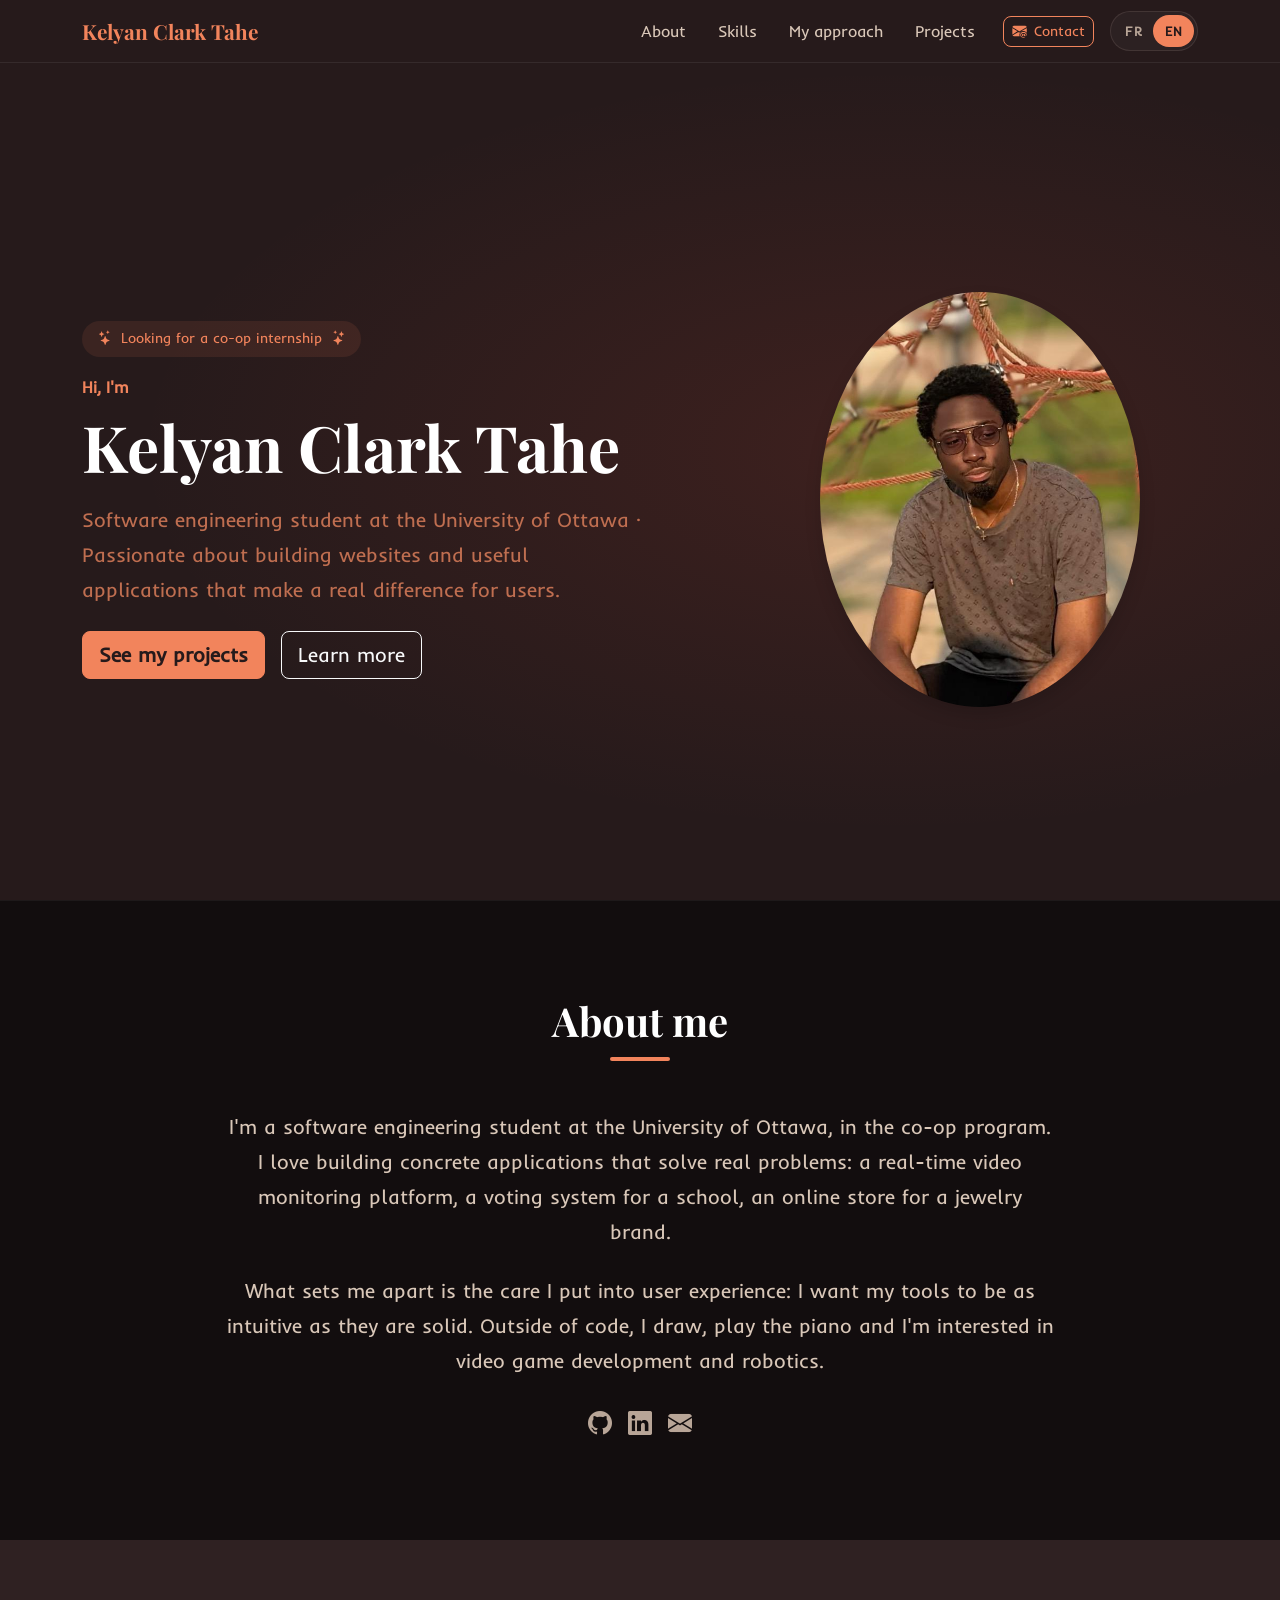
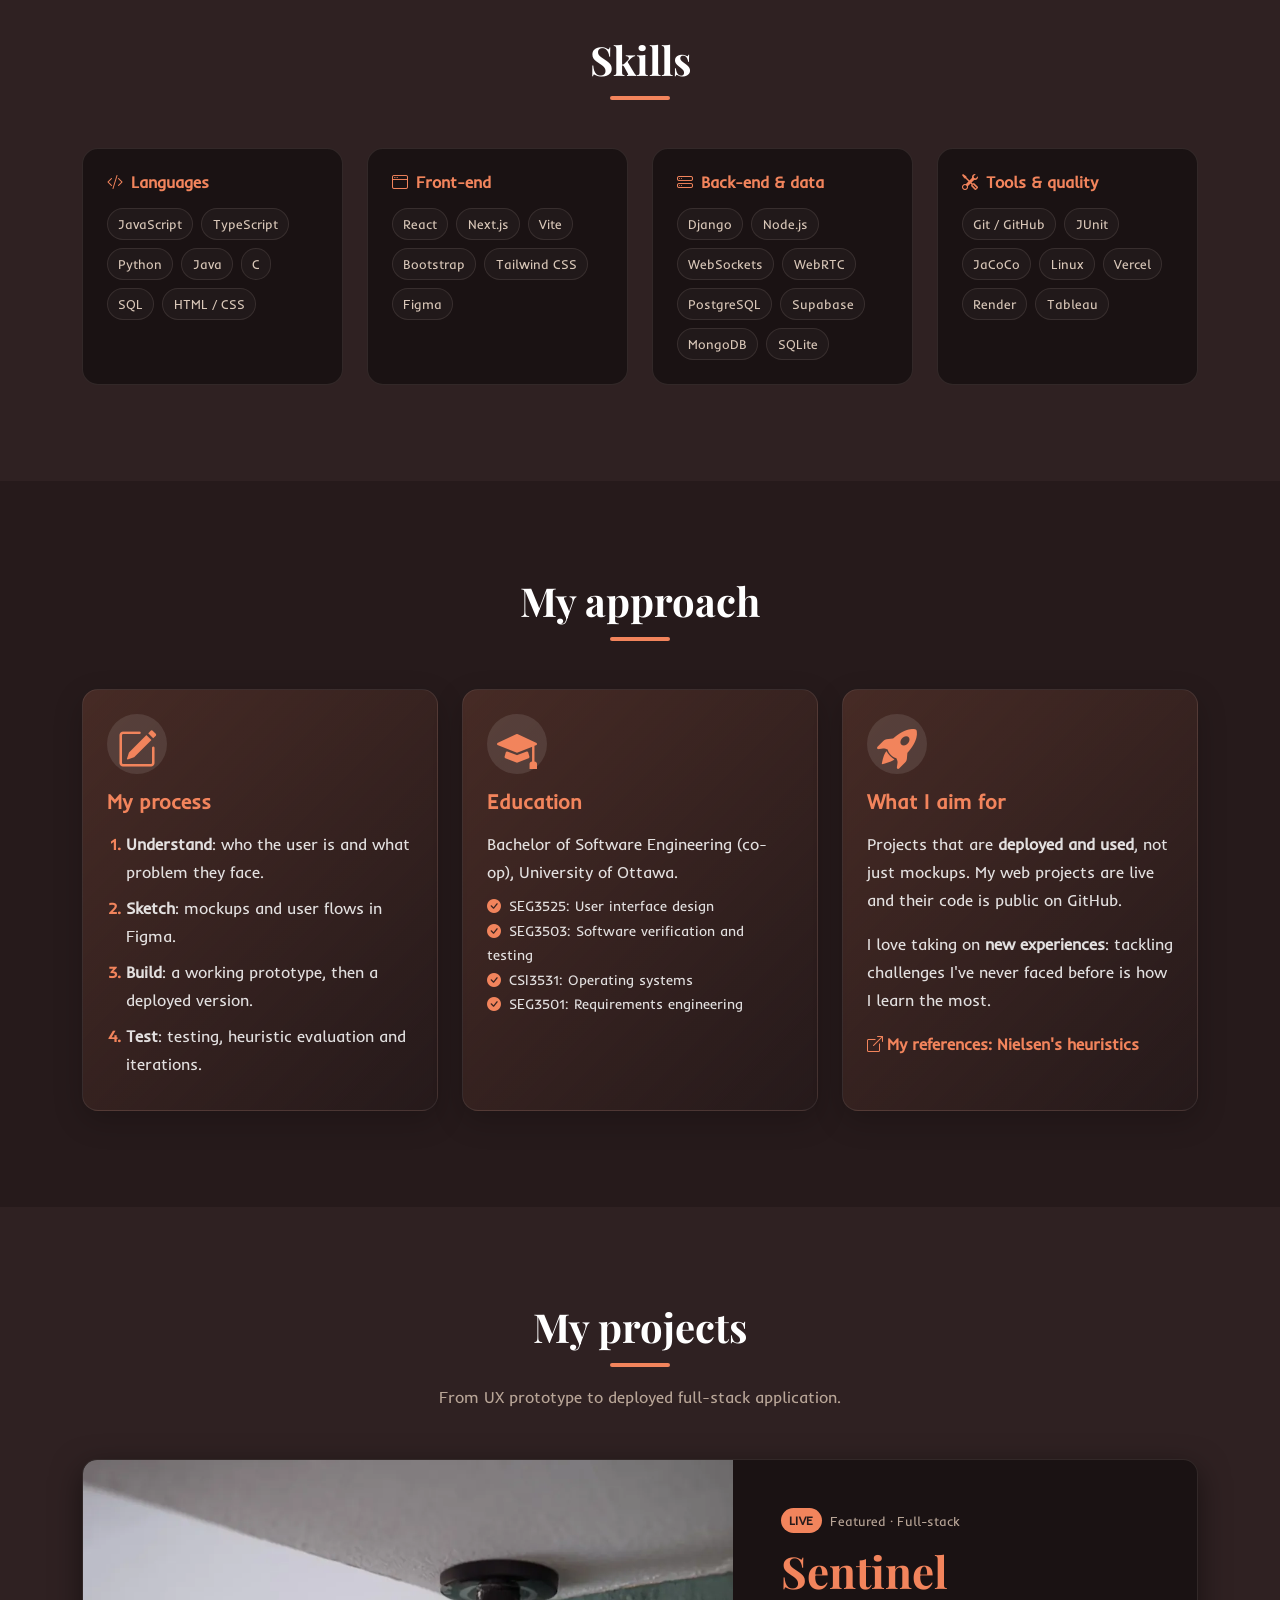
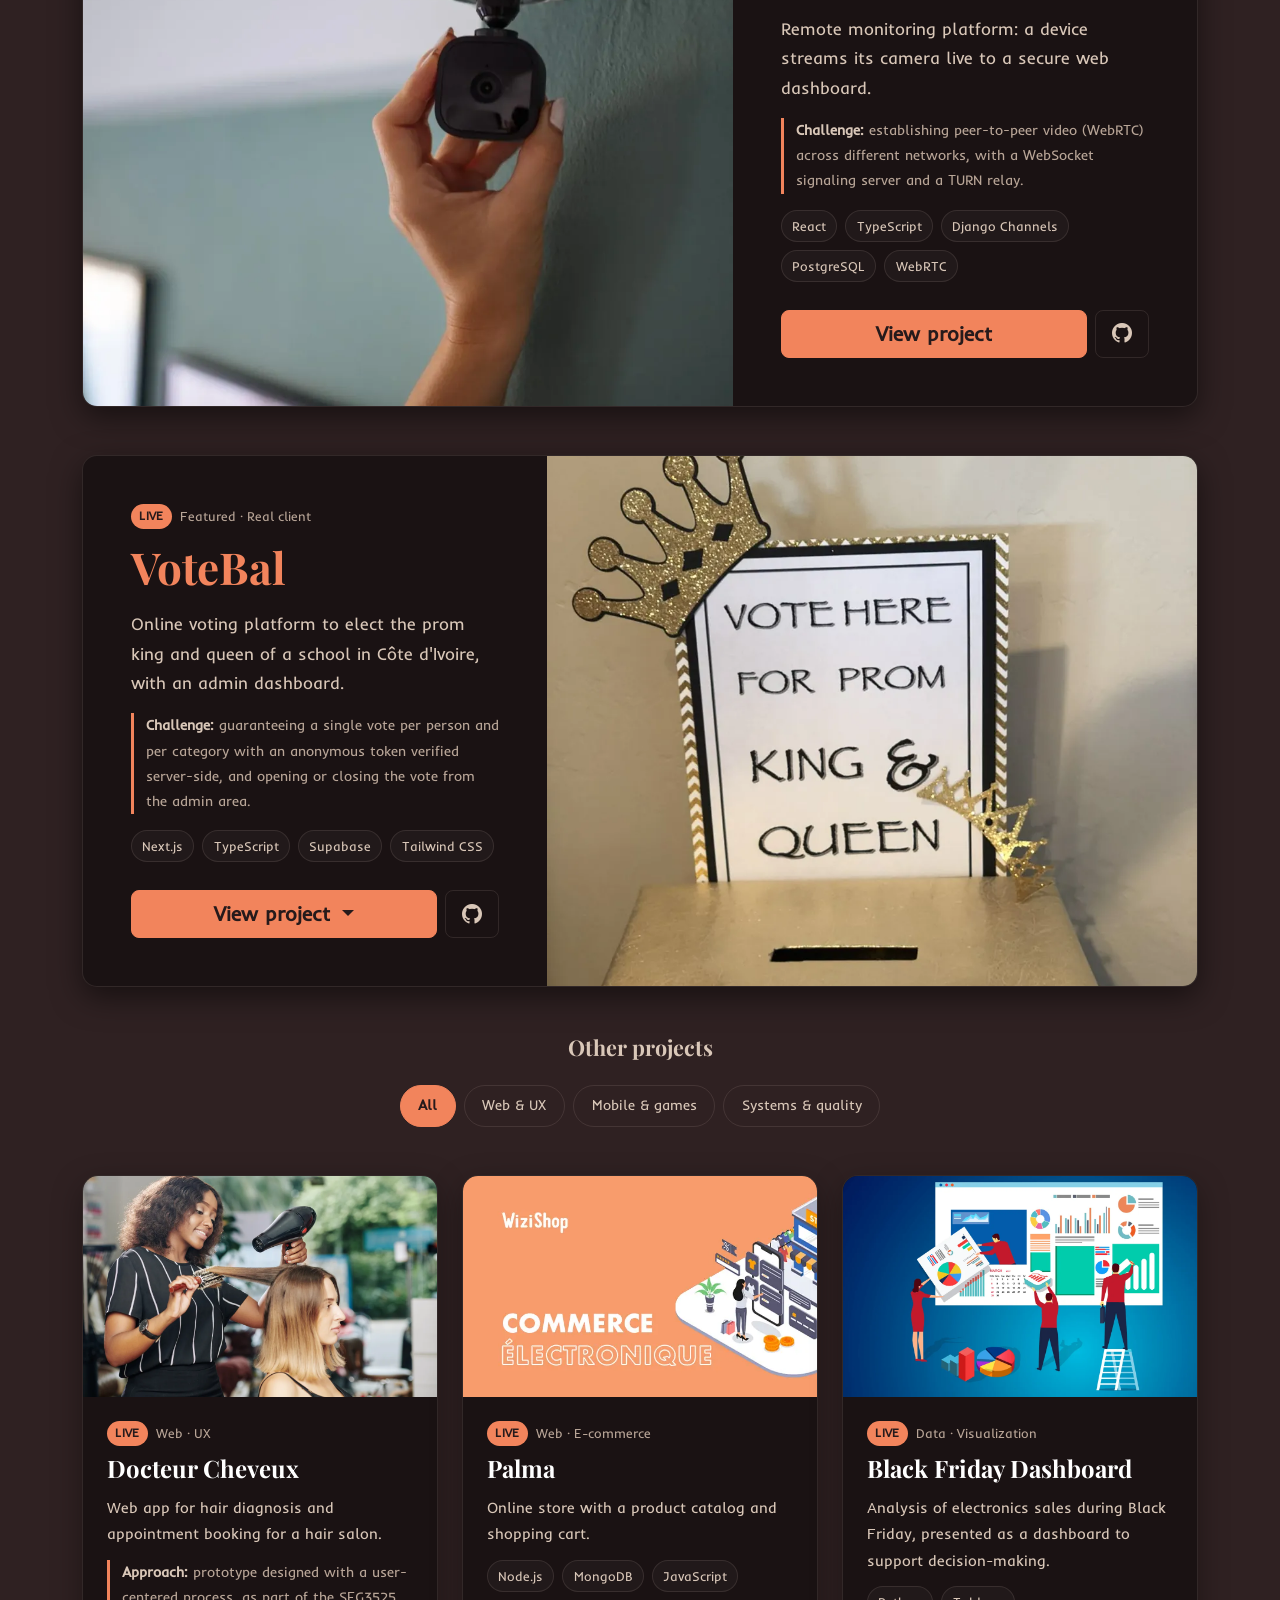
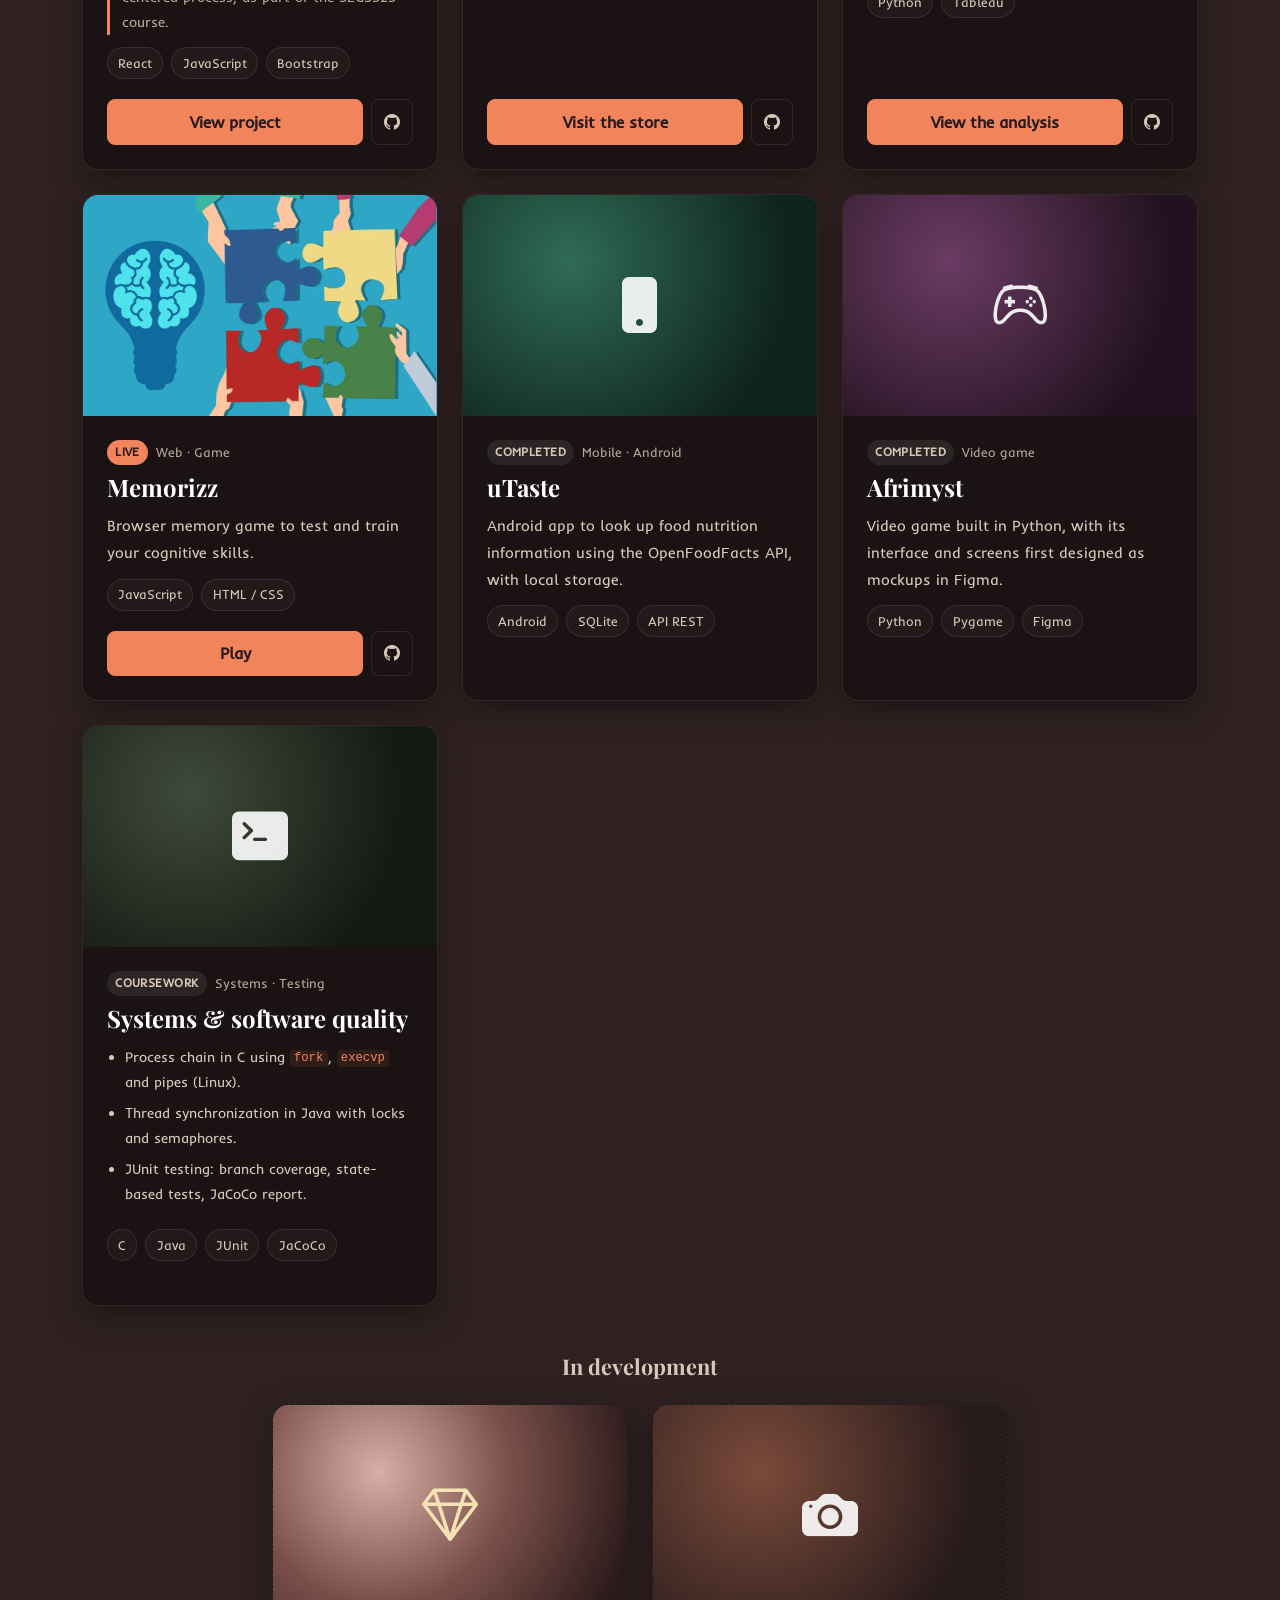
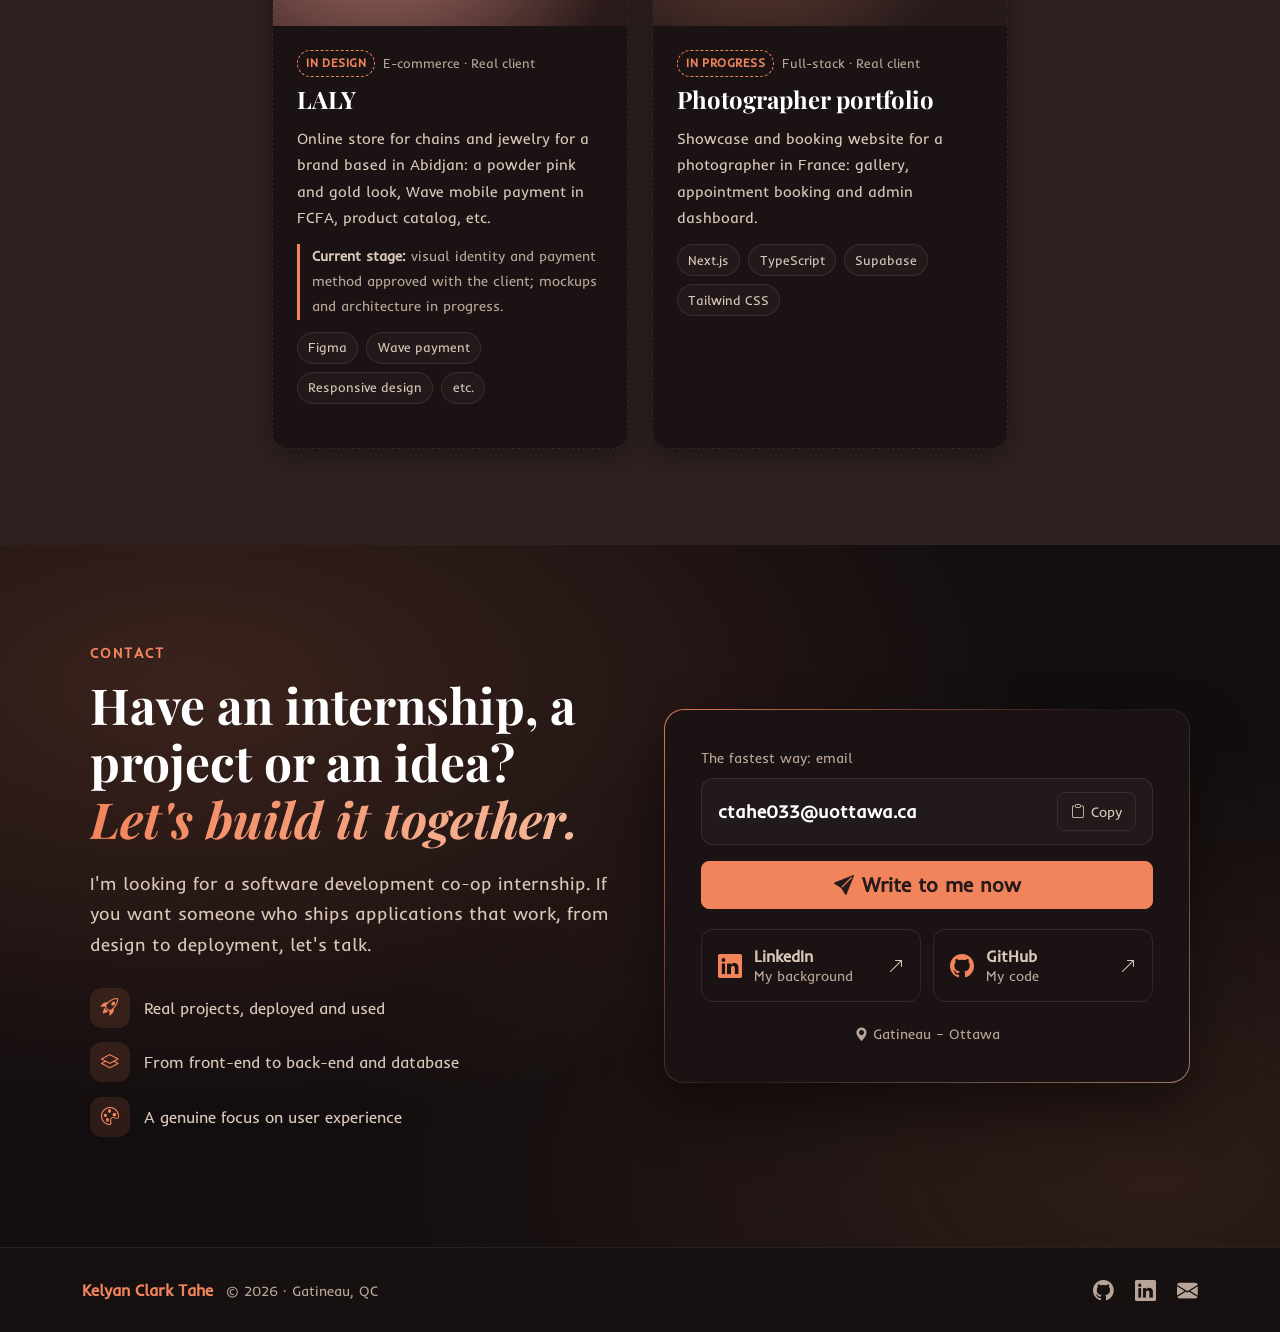
==== commit e6c6af67: "Nom complet et menu VoteBal (site / admin)" ====
--- a/index.html
+++ b/index.html
@@ -3,14 +3,14 @@
 <head>
   <meta charset="UTF-8">
   <meta name="viewport" content="width=device-width, initial-scale=1.0">
-  <meta name="description" content="Portfolio de Kelyan Tahe, étudiant en génie logiciel (coop) à l'Université d'Ottawa : applications web full-stack, temps réel, design UI/UX.">
-  <meta name="author" content="Kelyan Tahe">
-  <meta property="og:title" content="Kelyan Tahe — Portfolio">
+  <meta name="description" content="Portfolio de Kelyan Clark Tahe, étudiant en génie logiciel (coop) à l'Université d'Ottawa : applications web full-stack, temps réel, design UI/UX." data-i18n-attr="content:meta.description">
+  <meta name="author" content="Kelyan Clark Tahe">
+  <meta property="og:title" content="Kelyan Clark Tahe — Portfolio">
   <meta property="og:description" content="Étudiant en génie logiciel (coop) à l'Université d'Ottawa. Projets web full-stack, temps réel et UI/UX.">
   <meta property="og:image" content="assets/maphoto.jpg">
   <meta name="theme-color" content="#261A1B">
 
-  <title>Kelyan Tahe — Portfolio</title>
+  <title>Kelyan Clark Tahe — Portfolio</title>
 
   <!-- ── Bootstrap CSS ── -->
   <link href="https://cdn.jsdelivr.net/npm/bootstrap@5.0.2/dist/css/bootstrap.min.css" rel="stylesheet" integrity="sha384-EVSTQN3/azprG1Anm3QDgpJLIm9Nao0Yz1ztcQTwFspd3yD65VohhpuuCOmLASjC" crossorigin="anonymous">
@@ -29,27 +29,33 @@
 </head>
 <body>
 
-  <a class="skip-link" href="#main">Aller au contenu</a>
+  <a class="skip-link" href="#main" data-i18n="nav.skip">Aller au contenu</a>
 
   <!-- ═════════════ NAVBAR ═════════════ -->
-  <nav class="navbar navbar-expand-lg fixed-top" id="main-nav" aria-label="Navigation principale">
+  <nav class="navbar navbar-expand-lg navbar-dark fixed-top" id="main-nav" aria-label="Navigation principale" data-i18n-attr="aria-label:nav.aria">
     <div class="container">
-      <a class="navbar-brand fw-bold" href="#hero">Kelyan Tahe</a>
+      <a class="navbar-brand fw-bold" href="#hero">Kelyan Clark Tahe</a>
+
+      <!-- Sélecteur de langue : toujours visible, même sur téléphone -->
+      <div class="lang-switch ms-auto me-2 me-lg-0 ms-lg-3 order-lg-last" role="group" aria-label="Langue / Language">
+        <button type="button" class="lang-btn active" data-lang="fr" aria-pressed="true" lang="fr" title="Français">FR</button>
+        <button type="button" class="lang-btn" data-lang="en" aria-pressed="false" lang="en" title="English">EN</button>
+      </div>
 
       <button class="navbar-toggler" type="button" data-bs-toggle="collapse" data-bs-target="#navMenu"
-              aria-controls="navMenu" aria-expanded="false" aria-label="Ouvrir le menu">
+              aria-controls="navMenu" aria-expanded="false" aria-label="Ouvrir le menu" data-i18n-attr="aria-label:nav.menu">
         <span class="navbar-toggler-icon"></span>
       </button>
 
       <div class="collapse navbar-collapse" id="navMenu">
         <ul class="navbar-nav ms-auto gap-lg-2 align-items-lg-center">
-          <li class="nav-item"><a class="nav-link" href="#about">À propos</a></li>
-          <li class="nav-item"><a class="nav-link" href="#skills">Compétences</a></li>
-          <li class="nav-item"><a class="nav-link" href="#work">Mon approche</a></li>
-          <li class="nav-item"><a class="nav-link" href="#projects">Projets</a></li>
+          <li class="nav-item"><a class="nav-link" href="#about" data-i18n="nav.about">À propos</a></li>
+          <li class="nav-item"><a class="nav-link" href="#skills" data-i18n="nav.skills">Compétences</a></li>
+          <li class="nav-item"><a class="nav-link" href="#work" data-i18n="nav.work">Mon approche</a></li>
+          <li class="nav-item"><a class="nav-link" href="#projects" data-i18n="nav.projects">Projets</a></li>
           <li class="nav-item">
             <a class="btn btn-outline-primary btn-sm ms-lg-2 my-2 my-lg-0" href="#contact">
-              <i class="bi bi-envelope-at-fill me-2" aria-hidden="true"></i>Contact
+              <i class="bi bi-envelope-at-fill me-2" aria-hidden="true"></i><span data-i18n="nav.contact">Contact</span>
             </a>
           </li>
         </ul>
@@ -66,22 +72,26 @@
 
           <!-- Texte de présentation -->
           <div class="col-lg-7">
-            <span class="hero-tag mb-3"><i class="bi bi-stars" aria-hidden="true"></i>À la recherche d'un stage coop</span>
-            <p class="text-primary fw-semibold mb-2">Salut, je suis</p>
-            <h1 class="display-3 fw-bold mb-3">Kelyan Tahe</h1>
-            <p class="lead mb-4">
+            <span class="hero-tag mb-3">
+              <i class="bi bi-stars" aria-hidden="true"></i>
+              <span data-i18n="hero.tag">À la recherche d'un stage coop</span>
+              <i class="bi bi-stars" aria-hidden="true"></i>
+            </span>
+            <p class="text-primary fw-semibold mb-2" data-i18n="hero.hello">Salut, je suis</p>
+            <h1 class="display-3 fw-bold mb-3">Kelyan Clark Tahe</h1>
+            <p class="lead mb-4" data-i18n="hero.lead">
               Étudiant en génie logiciel à l'Université d'Ottawa ·
               Passionné par la création de sites web et d'applications utiles qui impactent les utilisateurs.
             </p>
             <div class="d-flex flex-wrap gap-3">
-              <a href="#projects" class="btn btn-primary btn-lg">Voir mes projets</a>
-              <a href="#about" class="btn btn-outline-light btn-lg">En savoir plus</a>
+              <a href="#projects" class="btn btn-primary btn-lg" data-i18n="hero.cta1">Voir mes projets</a>
+              <a href="#about" class="btn btn-outline-light btn-lg" data-i18n="hero.cta2">En savoir plus</a>
             </div>
           </div>
 
           <!-- Ma photo -->
           <div class="col-lg-5 text-center hero-floating">
-            <img src="assets/maphoto.jpg" alt="Photo de Kelyan Tahe"
+            <img src="assets/maphoto.jpg" alt="Photo de Kelyan Clark Tahe" data-i18n-attr="alt:hero.photo"
                  class="img-fluid rounded-circle shadow hero-floating" style="max-width:320px">
           </div>
 
@@ -93,19 +103,19 @@
     <section id="about" class="py-section">
       <div class="container">
         <div class="section-header text-center mb-5 reveal">
-          <h2 class="section-title">À propos de moi</h2>
+          <h2 class="section-title" data-i18n="about.title">À propos de moi</h2>
           <div class="section-divider mx-auto"></div>
         </div>
 
         <div class="row">
           <div class="col-lg-9 mx-auto text-center reveal">
-            <p class="fs-5 mb-4">
+            <p class="fs-5 mb-4" data-i18n="about.p1">
               Je suis étudiant en génie logiciel à l'Université d'Ottawa, dans le programme coop.
               J'aime construire des applications concrètes qui règlent de vrais problèmes :
               une plateforme de surveillance vidéo en temps réel, un système de vote pour une école,
               une boutique en ligne pour une marque de bijoux.
             </p>
-            <p class="fs-5 mb-4">
+            <p class="fs-5 mb-4" data-i18n="about.p2">
               Ce qui me distingue, c'est le soin que je porte à l'expérience utilisateur :
               je veux que mes outils soient aussi intuitifs qu'ils sont solides.
               En dehors du code, je dessine, je joue du piano et je m'intéresse au développement
@@ -113,13 +123,13 @@
             </p>
 
             <div class="d-flex justify-content-center gap-3">
-              <a href="https://github.com/Tahe-clark" aria-label="GitHub de Kelyan Tahe" class="social-link" target="_blank" rel="noopener">
+              <a href="https://github.com/Tahe-clark" aria-label="GitHub de Kelyan Clark Tahe" class="social-link" target="_blank" rel="noopener">
                 <i class="bi bi-github fs-4" aria-hidden="true"></i>
               </a>
-              <a href="https://linkedin.com/in/clark-tahe" aria-label="LinkedIn de Kelyan Tahe" class="social-link" target="_blank" rel="noopener">
+              <a href="https://linkedin.com/in/clark-tahe" aria-label="LinkedIn de Kelyan Clark Tahe" class="social-link" target="_blank" rel="noopener">
                 <i class="bi bi-linkedin fs-4" aria-hidden="true"></i>
               </a>
-              <a href="mailto:ctahe033@uottawa.ca" aria-label="Courriel de Kelyan Tahe" class="social-link">
+              <a href="mailto:ctahe033@uottawa.ca" aria-label="Courriel de Kelyan Clark Tahe" data-i18n-attr="aria-label:social.email" class="social-link">
                 <i class="bi bi-envelope-fill fs-4" aria-hidden="true"></i>
               </a>
             </div>
@@ -132,14 +142,14 @@
     <section id="skills" class="py-section bg-section-alt">
       <div class="container">
         <div class="section-header text-center mb-5 reveal">
-          <h2 class="section-title">Compétences</h2>
+          <h2 class="section-title" data-i18n="skills.title">Compétences</h2>
           <div class="section-divider mx-auto"></div>
         </div>
 
         <div class="row g-4 row-cols-1 row-cols-md-2 row-cols-lg-4">
           <div class="col reveal">
             <div class="skill-group h-100">
-              <h3><i class="bi bi-code-slash me-2" aria-hidden="true"></i>Langages</h3>
+              <h3><i class="bi bi-code-slash me-2" aria-hidden="true"></i><span data-i18n="skills.lang">Langages</span></h3>
               <ul class="tech-list">
                 <li>JavaScript</li><li>TypeScript</li><li>Python</li><li>Java</li>
                 <li>C</li><li>SQL</li><li>HTML / CSS</li>
@@ -157,7 +167,7 @@
           </div>
           <div class="col reveal">
             <div class="skill-group h-100">
-              <h3><i class="bi bi-hdd-stack me-2" aria-hidden="true"></i>Back-end et données</h3>
+              <h3><i class="bi bi-hdd-stack me-2" aria-hidden="true"></i><span data-i18n="skills.back">Back-end et données</span></h3>
               <ul class="tech-list">
                 <li>Django</li><li>Node.js</li><li>WebSockets</li><li>WebRTC</li>
                 <li>PostgreSQL</li><li>Supabase</li><li>MongoDB</li><li>SQLite</li>
@@ -166,7 +176,7 @@
           </div>
           <div class="col reveal">
             <div class="skill-group h-100">
-              <h3><i class="bi bi-tools me-2" aria-hidden="true"></i>Outils et qualité</h3>
+              <h3><i class="bi bi-tools me-2" aria-hidden="true"></i><span data-i18n="skills.tools">Outils et qualité</span></h3>
               <ul class="tech-list">
                 <li>Git / GitHub</li><li>JUnit</li><li>JaCoCo</li><li>Linux</li>
                 <li>Vercel</li><li>Render</li><li>Tableau</li>
@@ -181,7 +191,7 @@
     <section id="work" class="py-section">
       <div class="container">
         <div class="section-header text-center mb-5 reveal">
-          <h2 class="section-title">Mon approche</h2>
+          <h2 class="section-title" data-i18n="work.title">Mon approche</h2>
           <div class="section-divider mx-auto"></div>
         </div>
 
@@ -190,12 +200,12 @@
           <div class="col-md-6 col-lg-4 reveal">
             <div class="feature-card h-100 p-4">
               <div class="feature-icon mb-3"><i class="bi bi-pencil-square fs-1" aria-hidden="true"></i></div>
-              <h3 class="h5 fw-bold">Mon processus</h3>
+              <h3 class="h5 fw-bold" data-i18n="work.process.title">Mon processus</h3>
               <ol class="process-list">
-                <li><strong>Comprendre</strong> : qui est l'usager et quel problème il vit.</li>
-                <li><strong>Esquisser</strong> : maquettes et parcours dans Figma.</li>
-                <li><strong>Construire</strong> : prototype fonctionnel, puis version déployée.</li>
-                <li><strong>Tester</strong> : tests, évaluation heuristique et itérations.</li>
+                <li data-i18n="work.process.1"><strong>Comprendre</strong> : qui est l'usager et quel problème il vit.</li>
+                <li data-i18n="work.process.2"><strong>Esquisser</strong> : maquettes et parcours dans Figma.</li>
+                <li data-i18n="work.process.3"><strong>Construire</strong> : prototype fonctionnel, puis version déployée.</li>
+                <li data-i18n="work.process.4"><strong>Tester</strong> : tests, évaluation heuristique et itérations.</li>
               </ol>
             </div>
           </div>
@@ -203,13 +213,13 @@
           <div class="col-md-6 col-lg-4 reveal">
             <div class="feature-card h-100 p-4">
               <div class="feature-icon mb-3"><i class="bi bi-mortarboard-fill fs-1" aria-hidden="true"></i></div>
-              <h3 class="h5 fw-bold">Formation</h3>
-              <p class="mb-2">Baccalauréat en génie logiciel (coop), Université d'Ottawa.</p>
+              <h3 class="h5 fw-bold" data-i18n="work.edu.title">Formation</h3>
+              <p class="mb-2" data-i18n="work.edu.degree">Baccalauréat en génie logiciel (coop), Université d'Ottawa.</p>
               <ul class="list-unstyled small mb-0">
-                <li><i class="bi bi-check-circle-fill me-2" aria-hidden="true"></i>SEG3525 : conception d'interfaces usagers</li>
-                <li><i class="bi bi-check-circle-fill me-2" aria-hidden="true"></i>SEG3503 : vérification et tests logiciels</li>
-                <li><i class="bi bi-check-circle-fill me-2" aria-hidden="true"></i>CSI3531 : systèmes d'exploitation</li>
-                <li><i class="bi bi-check-circle-fill me-2" aria-hidden="true"></i>SEG3501 : ingénierie des exigences</li>
+                <li><i class="bi bi-check-circle-fill me-2" aria-hidden="true"></i><span data-i18n="work.edu.1">SEG3525 : conception d'interfaces usagers</span></li>
+                <li><i class="bi bi-check-circle-fill me-2" aria-hidden="true"></i><span data-i18n="work.edu.2">SEG3503 : vérification et tests logiciels</span></li>
+                <li><i class="bi bi-check-circle-fill me-2" aria-hidden="true"></i><span data-i18n="work.edu.3">CSI3531 : systèmes d'exploitation</span></li>
+                <li><i class="bi bi-check-circle-fill me-2" aria-hidden="true"></i><span data-i18n="work.edu.4">SEG3501 : ingénierie des exigences</span></li>
               </ul>
             </div>
           </div>
@@ -217,13 +227,17 @@
           <div class="col-md-12 col-lg-4 reveal">
             <div class="feature-card h-100 p-4">
               <div class="feature-icon mb-3"><i class="bi bi-rocket-takeoff-fill fs-1" aria-hidden="true"></i></div>
-              <h3 class="h5 fw-bold">Ce que je vise</h3>
-              <p>
+              <h3 class="h5 fw-bold" data-i18n="work.goal.title">Ce que je vise</h3>
+              <p data-i18n="work.goal.p1">
                 Des projets <strong>déployés et utilisés</strong>, pas seulement des maquettes.
                 Mes projets web sont en ligne et leur code est public sur GitHub.
               </p>
+              <p data-i18n="work.goal.p2">
+                J'adore vivre de <strong>nouvelles expériences</strong> : c'est en relevant des défis
+                que je n'ai jamais rencontrés que j'apprends le plus.
+              </p>
               <a href="https://www.nngroup.com/articles/ten-usability-heuristics/" target="_blank" rel="noopener" class="text-decoration-none">
-                <i class="bi bi-box-arrow-up-right me-1" aria-hidden="true"></i>Mes références : heuristiques de Nielsen
+                <i class="bi bi-box-arrow-up-right me-1" aria-hidden="true"></i><span data-i18n="work.goal.link">Mes références : heuristiques de Nielsen</span>
               </a>
             </div>
           </div>
@@ -236,9 +250,9 @@
     <section id="projects" class="py-section bg-section-alt">
       <div class="container">
         <div class="section-header text-center mb-5 reveal">
-          <h2 class="section-title">Mes projets</h2>
+          <h2 class="section-title" data-i18n="projects.title">Mes projets</h2>
           <div class="section-divider mx-auto"></div>
-          <p class="section-subtitle mt-3">Du prototype UX à l'application full-stack déployée.</p>
+          <p class="section-subtitle mt-3" data-i18n="projects.subtitle">Du prototype UX à l'application full-stack déployée.</p>
         </div>
 
         <!-- ── Projets phares (grand format) ── -->
@@ -247,22 +261,22 @@
         <article class="project-feature mb-5 reveal">
           <div class="row g-0">
             <div class="col-lg-7">
-              <a class="feature-media media-sentinel" href="https://sentinel-web-snowy.vercel.app/" target="_blank" rel="noopener" aria-label="Ouvrir Sentinel">
-                <img src="assets/sentinel-cover.svg" alt="Illustration du tableau de bord Sentinel : flux vidéo en direct et liste d'appareils" width="1600" height="1000" loading="lazy" decoding="async">
+              <a class="feature-media" href="https://sentinel-web-snowy.vercel.app/" target="_blank" rel="noopener" aria-label="Ouvrir Sentinel" data-i18n-attr="aria-label:p.sentinel.open">
+                <img src="assets/sentinel-camera.webp" alt="Main qui installe une caméra de surveillance au plafond" data-i18n-attr="alt:p.sentinel.alt" width="1400" height="931" loading="lazy" decoding="async">
               </a>
             </div>
             <div class="col-lg-5">
               <div class="feature-body">
-                <div class="project-meta"><span class="status status-live">En ligne</span><span>Projet phare · Full-stack</span></div>
+                <div class="project-meta"><span class="status status-live" data-i18n="status.live">En ligne</span><span data-i18n="p.sentinel.cat">Projet phare · Full-stack</span></div>
                 <h3 class="feature-title">Sentinel</h3>
-                <p>Plateforme de surveillance à distance : un appareil diffuse sa caméra en direct vers un tableau de bord web sécurisé.</p>
-                <p class="project-highlight"><strong>Défi :</strong> établir la vidéo pair-à-pair (WebRTC) entre réseaux différents, avec un serveur de signalisation WebSocket et un relais TURN.</p>
+                <p data-i18n="p.sentinel.desc">Plateforme de surveillance à distance : un appareil diffuse sa caméra en direct vers un tableau de bord web sécurisé.</p>
+                <p class="project-highlight" data-i18n="p.sentinel.challenge"><strong>Défi :</strong> établir la vidéo pair-à-pair (WebRTC) entre réseaux différents, avec un serveur de signalisation WebSocket et un relais TURN.</p>
                 <ul class="tech-list">
                   <li>React</li><li>TypeScript</li><li>Django Channels</li><li>PostgreSQL</li><li>WebRTC</li>
                 </ul>
                 <div class="project-links">
-                  <a href="https://sentinel-web-snowy.vercel.app/" target="_blank" rel="noopener" class="btn btn-primary btn-lg flex-fill">Voir le projet</a>
-                  <a href="https://github.com/Tahe-clark/Sentinel" target="_blank" rel="noopener" class="btn btn-ghost btn-lg" aria-label="Code source de Sentinel sur GitHub"><i class="bi bi-github" aria-hidden="true"></i></a>
+                  <a href="https://sentinel-web-snowy.vercel.app/" target="_blank" rel="noopener" class="btn btn-primary btn-lg flex-fill" data-i18n="btn.view">Voir le projet</a>
+                  <a href="https://github.com/Tahe-clark/Sentinel" target="_blank" rel="noopener" class="btn btn-ghost btn-lg" aria-label="Code source de Sentinel sur GitHub" data-i18n-attr="aria-label:p.sentinel.code"><i class="bi bi-github" aria-hidden="true"></i></a>
                 </div>
               </div>
             </div>
@@ -273,22 +287,41 @@
         <article class="project-feature mb-5 reveal">
           <div class="row g-0">
             <div class="col-lg-7 order-lg-2">
-              <a class="feature-media media-votebal" href="https://prom-vote-platform.vercel.app/vote" target="_blank" rel="noopener" aria-label="Ouvrir VoteBal">
-                <img src="assets/votebal-cover.svg" alt="Illustration de VoteBal : cartes de vote pour le roi et la reine du bal" width="1600" height="1000" loading="lazy" decoding="async">
+              <a class="feature-media media-portrait" href="https://prom-vote-platform.vercel.app/vote" target="_blank" rel="noopener" aria-label="Ouvrir VoteBal" data-i18n-attr="aria-label:p.vote.open">
+                <img src="assets/votebal-urne.webp" alt="Urne de vote dorée pour élire le roi et la reine du bal" data-i18n-attr="alt:p.vote.alt" width="1000" height="1333" loading="lazy" decoding="async">
               </a>
             </div>
             <div class="col-lg-5 order-lg-1">
               <div class="feature-body">
-                <div class="project-meta"><span class="status status-live">En ligne</span><span>Projet phare · Client réel</span></div>
+                <div class="project-meta"><span class="status status-live" data-i18n="status.live">En ligne</span><span data-i18n="p.vote.cat">Projet phare · Client réel</span></div>
                 <h3 class="feature-title">VoteBal</h3>
-                <p>Plateforme de vote en ligne pour élire le roi et la reine du bal d'une école en Côte d'Ivoire, avec tableau de bord administrateur.</p>
-                <p class="project-highlight"><strong>Défi :</strong> garantir un seul vote par personne et par catégorie grâce à un jeton anonyme vérifié côté serveur, et ouvrir ou fermer le vote depuis l'espace admin.</p>
+                <p data-i18n="p.vote.desc">Plateforme de vote en ligne pour élire le roi et la reine du bal d'une école en Côte d'Ivoire, avec tableau de bord administrateur.</p>
+                <p class="project-highlight" data-i18n="p.vote.challenge"><strong>Défi :</strong> garantir un seul vote par personne et par catégorie grâce à un jeton anonyme vérifié côté serveur, et ouvrir ou fermer le vote depuis l'espace admin.</p>
                 <ul class="tech-list">
                   <li>Next.js</li><li>TypeScript</li><li>Supabase</li><li>Tailwind CSS</li>
                 </ul>
                 <div class="project-links">
-                  <a href="https://prom-vote-platform.vercel.app/vote" target="_blank" rel="noopener" class="btn btn-primary btn-lg flex-fill">Voir le projet</a>
-                  <a href="https://github.com/Tahe-clark/prom-vote-platform" target="_blank" rel="noopener" class="btn btn-ghost btn-lg" aria-label="Code source de VoteBal sur GitHub"><i class="bi bi-github" aria-hidden="true"></i></a>
+                  <!-- Menu à 2 choix : site de vote ou espace administrateur -->
+                  <div class="dropdown flex-fill">
+                    <button class="btn btn-primary btn-lg w-100 dropdown-toggle" type="button" id="votebal-menu" data-bs-toggle="dropdown" aria-expanded="false">
+                      <span data-i18n="btn.view">Voir le projet</span>
+                    </button>
+                    <ul class="dropdown-menu project-dropdown w-100" aria-labelledby="votebal-menu">
+                      <li>
+                        <a class="dropdown-item" href="https://prom-vote-platform.vercel.app/vote" target="_blank" rel="noopener">
+                          <i class="bi bi-check2-square" aria-hidden="true"></i>
+                          <span><strong data-i18n="p.vote.site">Le site de vote</strong><small data-i18n="p.vote.siteSub">Ce que voient les élèves</small></span>
+                        </a>
+                      </li>
+                      <li>
+                        <a class="dropdown-item" href="https://prom-vote-platform.vercel.app/admin/dashboard" target="_blank" rel="noopener">
+                          <i class="bi bi-speedometer2" aria-hidden="true"></i>
+                          <span><strong data-i18n="p.vote.admin">L'espace administrateur</strong><small data-i18n="p.vote.adminSub">Gestion des candidats et du vote</small></span>
+                        </a>
+                      </li>
+                    </ul>
+                  </div>
+                  <a href="https://github.com/Tahe-clark/prom-vote-platform" target="_blank" rel="noopener" class="btn btn-ghost btn-lg" aria-label="Code source de VoteBal sur GitHub" data-i18n-attr="aria-label:p.vote.code"><i class="bi bi-github" aria-hidden="true"></i></a>
                 </div>
               </div>
             </div>
@@ -296,13 +329,13 @@
         </article>
 
         <!-- ── Autres projets ── -->
-        <h3 class="subsection-title text-center mt-5 mb-4 reveal">Autres projets</h3>
-
-        <div class="project-filters d-flex flex-wrap justify-content-center gap-2 mb-5 reveal" role="group" aria-label="Filtrer les projets">
-          <button type="button" class="filter-btn active" data-filter="all" aria-pressed="true">Tous</button>
-          <button type="button" class="filter-btn" data-filter="web" aria-pressed="false">Web et UX</button>
-          <button type="button" class="filter-btn" data-filter="mobile" aria-pressed="false">Mobile et jeux</button>
-          <button type="button" class="filter-btn" data-filter="systems" aria-pressed="false">Systèmes et qualité</button>
+        <h3 class="subsection-title text-center mt-5 mb-4 reveal" data-i18n="projects.others">Autres projets</h3>
+
+        <div class="project-filters d-flex flex-wrap justify-content-center gap-2 mb-5 reveal" role="group" aria-label="Filtrer les projets" data-i18n-attr="aria-label:filter.aria">
+          <button type="button" class="filter-btn active" data-filter="all" aria-pressed="true" data-i18n="filter.all">Tous</button>
+          <button type="button" class="filter-btn" data-filter="web" aria-pressed="false" data-i18n="filter.web">Web et UX</button>
+          <button type="button" class="filter-btn" data-filter="mobile" aria-pressed="false" data-i18n="filter.mobile">Mobile et jeux</button>
+          <button type="button" class="filter-btn" data-filter="systems" aria-pressed="false" data-i18n="filter.systems">Systèmes et qualité</button>
         </div>
 
         <div class="row g-4 row-cols-1 row-cols-md-2 row-cols-lg-3" id="project-grid">
@@ -310,20 +343,20 @@
           <!-- Docteur Cheveux -->
           <div class="col project-item reveal" data-category="web">
             <article class="project-card h-100">
-              <a class="project-cover" href="https://docteur-cheveux.vercel.app/" target="_blank" rel="noopener" aria-label="Ouvrir Docteur Cheveux">
-                <img src="assets/coiffeuse-profession.webp" alt="Aperçu du projet Docteur Cheveux" width="1200" height="800" loading="lazy" decoding="async">
-              </a>
-              <div class="project-body">
-                <div class="project-meta"><span class="status status-live">En ligne</span><span>Web · UX</span></div>
+              <a class="project-cover" href="https://docteur-cheveux.vercel.app/" target="_blank" rel="noopener" aria-label="Ouvrir Docteur Cheveux" data-i18n-attr="aria-label:p.dc.open">
+                <img src="assets/coiffeuse-profession.webp" alt="Aperçu du projet Docteur Cheveux" data-i18n-attr="alt:p.dc.alt" width="1200" height="800" loading="lazy" decoding="async">
+              </a>
+              <div class="project-body">
+                <div class="project-meta"><span class="status status-live" data-i18n="status.live">En ligne</span><span>Web · UX</span></div>
                 <h3>Docteur Cheveux</h3>
-                <p>Application web de diagnostic capillaire et de prise de rendez-vous pour un salon de coiffure.</p>
-                <p class="project-highlight"><strong>Démarche :</strong> prototype conçu selon une démarche centrée sur l'usager, dans le cadre du cours SEG3525.</p>
+                <p data-i18n="p.dc.desc">Application web de diagnostic capillaire et de prise de rendez-vous pour un salon de coiffure.</p>
+                <p class="project-highlight" data-i18n="p.dc.approach"><strong>Démarche :</strong> prototype conçu selon une démarche centrée sur l'usager, dans le cadre du cours SEG3525.</p>
                 <ul class="tech-list">
                   <li>React</li><li>JavaScript</li><li>Bootstrap</li>
                 </ul>
                 <div class="project-links">
-                  <a href="https://docteur-cheveux.vercel.app/" target="_blank" rel="noopener" class="btn btn-primary flex-fill">Voir le projet</a>
-                  <a href="https://github.com/Tahe-clark/docteur-cheveux" target="_blank" rel="noopener" class="btn btn-ghost" aria-label="Code source de Docteur Cheveux sur GitHub"><i class="bi bi-github" aria-hidden="true"></i></a>
+                  <a href="https://docteur-cheveux.vercel.app/" target="_blank" rel="noopener" class="btn btn-primary flex-fill" data-i18n="btn.view">Voir le projet</a>
+                  <a href="https://github.com/Tahe-clark/docteur-cheveux" target="_blank" rel="noopener" class="btn btn-ghost" aria-label="Code source de Docteur Cheveux sur GitHub" data-i18n-attr="aria-label:p.dc.code"><i class="bi bi-github" aria-hidden="true"></i></a>
                 </div>
               </div>
             </article>
@@ -332,19 +365,19 @@
           <!-- Palma -->
           <div class="col project-item reveal" data-category="web">
             <article class="project-card h-100">
-              <a class="project-cover" href="https://palma-eta.vercel.app/" target="_blank" rel="noopener" aria-label="Ouvrir Palma">
-                <img src="assets/commerce-electronique.webp" alt="Aperçu de la boutique Palma" style="object-position: left center;" width="880" height="400" loading="lazy" decoding="async">
-              </a>
-              <div class="project-body">
-                <div class="project-meta"><span class="status status-live">En ligne</span><span>Web · E-commerce</span></div>
+              <a class="project-cover" href="https://palma-eta.vercel.app/" target="_blank" rel="noopener" aria-label="Ouvrir Palma" data-i18n-attr="aria-label:p.palma.open">
+                <img src="assets/commerce-electronique.webp" alt="Aperçu de la boutique Palma" data-i18n-attr="alt:p.palma.alt" style="object-position: left center;" width="880" height="400" loading="lazy" decoding="async">
+              </a>
+              <div class="project-body">
+                <div class="project-meta"><span class="status status-live" data-i18n="status.live">En ligne</span><span>Web · E-commerce</span></div>
                 <h3>Palma</h3>
-                <p>Boutique en ligne avec catalogue de produits et panier d'achat.</p>
+                <p data-i18n="p.palma.desc">Boutique en ligne avec catalogue de produits et panier d'achat.</p>
                 <ul class="tech-list">
                   <li>Node.js</li><li>MongoDB</li><li>JavaScript</li>
                 </ul>
                 <div class="project-links">
-                  <a href="https://palma-eta.vercel.app/" target="_blank" rel="noopener" class="btn btn-primary flex-fill">Voir la boutique</a>
-                  <a href="https://github.com/Tahe-clark/palma" target="_blank" rel="noopener" class="btn btn-ghost" aria-label="Code source de Palma sur GitHub"><i class="bi bi-github" aria-hidden="true"></i></a>
+                  <a href="https://palma-eta.vercel.app/" target="_blank" rel="noopener" class="btn btn-primary flex-fill" data-i18n="p.palma.btn">Voir la boutique</a>
+                  <a href="https://github.com/Tahe-clark/palma" target="_blank" rel="noopener" class="btn btn-ghost" aria-label="Code source de Palma sur GitHub" data-i18n-attr="aria-label:p.palma.code"><i class="bi bi-github" aria-hidden="true"></i></a>
                 </div>
               </div>
             </article>
@@ -353,40 +386,40 @@
           <!-- Tableau de bord Black Friday -->
           <div class="col project-item reveal" data-category="web">
             <article class="project-card h-100">
-              <a class="project-cover" href="https://black-friday-electronics-dashboard.vercel.app/" target="_blank" rel="noopener" aria-label="Ouvrir le tableau de bord Black Friday">
-                <img src="assets/analyse-bi.webp" alt="Aperçu du tableau de bord Black Friday" width="1200" height="737" loading="lazy" decoding="async">
-              </a>
-              <div class="project-body">
-                <div class="project-meta"><span class="status status-live">En ligne</span><span>Données · Visualisation</span></div>
-                <h3>Tableau de bord Black Friday</h3>
-                <p>Analyse des ventes d'électronique pendant le Black Friday, présentée sous forme de tableau de bord pour aider à la prise de décision.</p>
+              <a class="project-cover" href="https://black-friday-electronics-dashboard.vercel.app/" target="_blank" rel="noopener" aria-label="Ouvrir le tableau de bord Black Friday" data-i18n-attr="aria-label:p.bf.open">
+                <img src="assets/analyse-bi.webp" alt="Aperçu du tableau de bord Black Friday" data-i18n-attr="alt:p.bf.alt" width="1200" height="737" loading="lazy" decoding="async">
+              </a>
+              <div class="project-body">
+                <div class="project-meta"><span class="status status-live" data-i18n="status.live">En ligne</span><span data-i18n="p.bf.cat">Données · Visualisation</span></div>
+                <h3 data-i18n="p.bf.title">Tableau de bord Black Friday</h3>
+                <p data-i18n="p.bf.desc">Analyse des ventes d'électronique pendant le Black Friday, présentée sous forme de tableau de bord pour aider à la prise de décision.</p>
                 <ul class="tech-list">
                   <li>Python</li><li>Tableau</li>
                 </ul>
                 <div class="project-links">
-                  <a href="https://black-friday-electronics-dashboard.vercel.app/" target="_blank" rel="noopener" class="btn btn-primary flex-fill">Voir l'analyse</a>
-                  <a href="https://github.com/Tahe-clark/black-friday-electronics-dashboard" target="_blank" rel="noopener" class="btn btn-ghost" aria-label="Code source du tableau de bord sur GitHub"><i class="bi bi-github" aria-hidden="true"></i></a>
-                </div>
-              </div>
-            </article>
-          </div>
-
-          <!-- Memorizz -->
-          <div class="col project-item reveal" data-category="web">
+                  <a href="https://black-friday-electronics-dashboard.vercel.app/" target="_blank" rel="noopener" class="btn btn-primary flex-fill" data-i18n="p.bf.btn">Voir l'analyse</a>
+                  <a href="https://github.com/Tahe-clark/black-friday-electronics-dashboard" target="_blank" rel="noopener" class="btn btn-ghost" aria-label="Code source du tableau de bord sur GitHub" data-i18n-attr="aria-label:p.bf.code"><i class="bi bi-github" aria-hidden="true"></i></a>
+                </div>
+              </div>
+            </article>
+          </div>
+
+          <!-- Memorizz (apparaît dans « Web et UX » et « Mobile et jeux ») -->
+          <div class="col project-item reveal" data-category="web mobile">
             <article class="project-card h-100">
-              <a class="project-cover" href="https://memorizz-three.vercel.app/" target="_blank" rel="noopener" aria-label="Jouer à Memorizz">
-                <img src="assets/jeu-de-memoire.webp" alt="Aperçu du jeu Memorizz" width="900" height="580" loading="lazy" decoding="async">
-              </a>
-              <div class="project-body">
-                <div class="project-meta"><span class="status status-live">En ligne</span><span>Web · Jeu</span></div>
+              <a class="project-cover" href="https://memorizz-three.vercel.app/" target="_blank" rel="noopener" aria-label="Jouer à Memorizz" data-i18n-attr="aria-label:p.mem.open">
+                <img src="assets/jeu-de-memoire.webp" alt="Aperçu du jeu Memorizz" data-i18n-attr="alt:p.mem.alt" width="900" height="580" loading="lazy" decoding="async">
+              </a>
+              <div class="project-body">
+                <div class="project-meta"><span class="status status-live" data-i18n="status.live">En ligne</span><span data-i18n="p.mem.cat">Web · Jeu</span></div>
                 <h3>Memorizz</h3>
-                <p>Jeu de mémoire dans le navigateur pour tester et entraîner ses capacités cognitives.</p>
+                <p data-i18n="p.mem.desc">Jeu de mémoire dans le navigateur pour tester et entraîner ses capacités cognitives.</p>
                 <ul class="tech-list">
                   <li>JavaScript</li><li>HTML / CSS</li>
                 </ul>
                 <div class="project-links">
-                  <a href="https://memorizz-three.vercel.app/" target="_blank" rel="noopener" class="btn btn-primary flex-fill">Jouer</a>
-                  <a href="https://github.com/Tahe-clark/memorizz" target="_blank" rel="noopener" class="btn btn-ghost" aria-label="Code source de Memorizz sur GitHub"><i class="bi bi-github" aria-hidden="true"></i></a>
+                  <a href="https://memorizz-three.vercel.app/" target="_blank" rel="noopener" class="btn btn-primary flex-fill" data-i18n="p.mem.btn">Jouer</a>
+                  <a href="https://github.com/Tahe-clark/memorizz" target="_blank" rel="noopener" class="btn btn-ghost" aria-label="Code source de Memorizz sur GitHub" data-i18n-attr="aria-label:p.mem.code"><i class="bi bi-github" aria-hidden="true"></i></a>
                 </div>
               </div>
             </article>
@@ -399,9 +432,9 @@
                 <i class="bi bi-phone-fill"></i>
               </div>
               <div class="project-body">
-                <div class="project-meta"><span class="status status-done">Terminé</span><span>Mobile · Android</span></div>
+                <div class="project-meta"><span class="status status-done" data-i18n="status.done">Terminé</span><span>Mobile · Android</span></div>
                 <h3>uTaste</h3>
-                <p>Application Android pour consulter les informations nutritionnelles des aliments grâce à l'API OpenFoodFacts, avec stockage local.</p>
+                <p data-i18n="p.utaste.desc">Application Android pour consulter les informations nutritionnelles des aliments grâce à l'API OpenFoodFacts, avec stockage local.</p>
                 <ul class="tech-list">
                   <li>Android</li><li>SQLite</li><li>API REST</li>
                 </ul>
@@ -416,9 +449,9 @@
                 <i class="bi bi-controller"></i>
               </div>
               <div class="project-body">
-                <div class="project-meta"><span class="status status-done">Terminé</span><span>Jeu vidéo</span></div>
+                <div class="project-meta"><span class="status status-done" data-i18n="status.done">Terminé</span><span data-i18n="p.afri.cat">Jeu vidéo</span></div>
                 <h3>Afrimyst</h3>
-                <p>Jeu vidéo développé en Python, dont l'interface et les écrans ont d'abord été maquettés dans Figma.</p>
+                <p data-i18n="p.afri.desc">Jeu vidéo développé en Python, dont l'interface et les écrans ont d'abord été maquettés dans Figma.</p>
                 <ul class="tech-list">
                   <li>Python</li><li>Pygame</li><li>Figma</li>
                 </ul>
@@ -433,12 +466,12 @@
                 <i class="bi bi-terminal-fill"></i>
               </div>
               <div class="project-body">
-                <div class="project-meta"><span class="status status-done">Cours</span><span>Systèmes · Tests</span></div>
-                <h3>Systèmes et qualité logicielle</h3>
+                <div class="project-meta"><span class="status status-done" data-i18n="status.course">Cours</span><span data-i18n="p.sys.cat">Systèmes · Tests</span></div>
+                <h3 data-i18n="p.sys.title">Systèmes et qualité logicielle</h3>
                 <ul class="project-points">
-                  <li>Chaîne de processus en C avec <code>fork</code>, <code>execvp</code> et des pipes (Linux).</li>
-                  <li>Synchronisation de threads en Java avec verrous et sémaphores.</li>
-                  <li>Tests JUnit : couverture de branches, tests par états, rapport JaCoCo.</li>
+                  <li data-i18n="p.sys.1">Chaîne de processus en C avec <code>fork</code>, <code>execvp</code> et des pipes (Linux).</li>
+                  <li data-i18n="p.sys.2">Synchronisation de threads en Java avec verrous et sémaphores.</li>
+                  <li data-i18n="p.sys.3">Tests JUnit : couverture de branches, tests par états, rapport JaCoCo.</li>
                 </ul>
                 <ul class="tech-list">
                   <li>C</li><li>Java</li><li>JUnit</li><li>JaCoCo</li>
@@ -450,7 +483,7 @@
         </div>
 
         <!-- ── En cours ── -->
-        <h3 class="subsection-title text-center mt-5 mb-4 reveal">En cours de développement</h3>
+        <h3 class="subsection-title text-center mt-5 mb-4 reveal" data-i18n="projects.wip">En cours de développement</h3>
         <div class="row g-4 row-cols-1 row-cols-md-2 row-cols-lg-3 justify-content-center">
 
           <!-- LALY -->
@@ -460,12 +493,12 @@
                 <i class="bi bi-gem"></i>
               </div>
               <div class="project-body">
-                <div class="project-meta"><span class="status status-wip">En conception</span><span>E-commerce · Client réel</span></div>
+                <div class="project-meta"><span class="status status-wip" data-i18n="status.design">En conception</span><span data-i18n="p.laly.cat">E-commerce · Client réel</span></div>
                 <h3>LALY</h3>
-                <p>Boutique en ligne de chaînes et bijoux pour une marque basée à Abidjan : univers rose poudré et or, paiement mobile Wave en FCFA, catalogue produits, etc.</p>
-                <p class="project-highlight"><strong>Étape actuelle :</strong> identité visuelle et mode de paiement validés avec la cliente ; maquettes et architecture en cours.</p>
-                <ul class="tech-list">
-                  <li>Figma</li><li>Paiement Wave</li><li>Design responsive</li><li>etc.</li>
+                <p data-i18n="p.laly.desc">Boutique en ligne de chaînes et bijoux pour une marque basée à Abidjan : univers rose poudré et or, paiement mobile Wave en FCFA, catalogue produits, etc.</p>
+                <p class="project-highlight" data-i18n="p.laly.step"><strong>Étape actuelle :</strong> identité visuelle et mode de paiement validés avec la cliente ; maquettes et architecture en cours.</p>
+                <ul class="tech-list">
+                  <li>Figma</li><li data-i18n="p.laly.t1">Paiement Wave</li><li data-i18n="p.laly.t2">Design responsive</li><li>etc.</li>
                 </ul>
               </div>
             </article>
@@ -478,9 +511,9 @@
                 <i class="bi bi-camera-fill"></i>
               </div>
               <div class="project-body">
-                <div class="project-meta"><span class="status status-wip">En cours</span><span>Full-stack · Client réel</span></div>
-                <h3>Portfolio de photographe</h3>
-                <p>Site vitrine et de réservation pour un photographe en France : galerie, prise de rendez-vous et tableau de bord administrateur.</p>
+                <div class="project-meta"><span class="status status-wip" data-i18n="status.wip">En cours</span><span data-i18n="p.photo.cat">Full-stack · Client réel</span></div>
+                <h3 data-i18n="p.photo.title">Portfolio de photographe</h3>
+                <p data-i18n="p.photo.desc">Site vitrine et de réservation pour un photographe en France : galerie, prise de rendez-vous et tableau de bord administrateur.</p>
                 <ul class="tech-list">
                   <li>Next.js</li><li>TypeScript</li><li>Supabase</li><li>Tailwind CSS</li>
                 </ul>
@@ -500,42 +533,42 @@
 
             <!-- Accroche -->
             <div class="col-lg-6">
-              <p class="contact-kicker">Contact</p>
-              <h2 class="contact-title">Vous avez un stage, un projet ou une idée&nbsp;?<br><span>Construisons-le ensemble.</span></h2>
-              <p class="contact-lead">
+              <p class="contact-kicker" data-i18n="contact.kicker">Contact</p>
+              <h2 class="contact-title" data-i18n="contact.title">Vous avez un stage, un projet ou une idée&nbsp;?<br><span>Construisons-le ensemble.</span></h2>
+              <p class="contact-lead" data-i18n="contact.lead">
                 Je cherche un stage coop en développement logiciel. Si vous voulez quelqu'un
                 qui livre des applications qui fonctionnent, du design à la mise en ligne, parlons-en.
               </p>
               <ul class="contact-points">
-                <li><i class="bi bi-rocket-takeoff" aria-hidden="true"></i>Des projets réels, déployés et utilisés</li>
-                <li><i class="bi bi-layers" aria-hidden="true"></i>Du front-end au back-end et à la base de données</li>
-                <li><i class="bi bi-palette" aria-hidden="true"></i>Un vrai souci de l'expérience utilisateur</li>
+                <li><i class="bi bi-rocket-takeoff" aria-hidden="true"></i><span data-i18n="contact.pt1">Des projets réels, déployés et utilisés</span></li>
+                <li><i class="bi bi-layers" aria-hidden="true"></i><span data-i18n="contact.pt2">Du front-end au back-end et à la base de données</span></li>
+                <li><i class="bi bi-palette" aria-hidden="true"></i><span data-i18n="contact.pt3">Un vrai souci de l'expérience utilisateur</span></li>
               </ul>
             </div>
 
             <!-- Actions -->
             <div class="col-lg-6">
               <div class="contact-card">
-                <p class="contact-card-label">Le plus rapide : un courriel</p>
+                <p class="contact-card-label" data-i18n="contact.fastest">Le plus rapide : un courriel</p>
                 <div class="email-row">
                   <a href="mailto:ctahe033@uottawa.ca" class="email-link">ctahe033@uottawa.ca</a>
-                  <button type="button" class="copy-btn" id="copy-email" data-email="ctahe033@uottawa.ca" aria-label="Copier l'adresse courriel">
-                    <i class="bi bi-clipboard" aria-hidden="true"></i><span>Copier</span>
+                  <button type="button" class="copy-btn" id="copy-email" data-email="ctahe033@uottawa.ca" aria-label="Copier l'adresse courriel" data-i18n-attr="aria-label:contact.copyAria">
+                    <i class="bi bi-clipboard" aria-hidden="true"></i><span data-i18n="contact.copy">Copier</span>
                   </button>
                 </div>
-                <a href="mailto:ctahe033@uottawa.ca?subject=Opportunit%C3%A9%20de%20stage%20coop" class="btn btn-primary btn-lg w-100 mt-3">
-                  <i class="bi bi-send-fill me-2" aria-hidden="true"></i>M'écrire maintenant
+                <a href="mailto:ctahe033@uottawa.ca?subject=Opportunit%C3%A9%20de%20stage%20coop" data-i18n-attr="href:contact.mailto" class="btn btn-primary btn-lg w-100 mt-3">
+                  <i class="bi bi-send-fill me-2" aria-hidden="true"></i><span data-i18n="contact.write">M'écrire maintenant</span>
                 </a>
 
                 <div class="contact-links">
                   <a href="https://linkedin.com/in/clark-tahe" target="_blank" rel="noopener" class="contact-link">
                     <i class="bi bi-linkedin" aria-hidden="true"></i>
-                    <span><strong>LinkedIn</strong><small>Mon parcours</small></span>
+                    <span><strong>LinkedIn</strong><small data-i18n="contact.li">Mon parcours</small></span>
                     <i class="bi bi-arrow-up-right ms-auto" aria-hidden="true"></i>
                   </a>
                   <a href="https://github.com/Tahe-clark" target="_blank" rel="noopener" class="contact-link">
                     <i class="bi bi-github" aria-hidden="true"></i>
-                    <span><strong>GitHub</strong><small>Mon code</small></span>
+                    <span><strong>GitHub</strong><small data-i18n="contact.gh">Mon code</small></span>
                     <i class="bi bi-arrow-up-right ms-auto" aria-hidden="true"></i>
                   </a>
                 </div>
@@ -556,13 +589,13 @@
     <div class="container">
       <div class="row align-items-center">
         <div class="col-md-6 text-center text-md-start mb-3 mb-md-0">
-          <span class="fw-bold text-primary">Kelyan Tahe</span>
+          <span class="fw-bold text-primary">Kelyan Clark Tahe</span>
           <span class="footer-note ms-2">© <span id="year">2026</span> · Gatineau, QC</span>
         </div>
         <div class="col-md-6 text-center text-md-end">
-          <a href="https://github.com/Tahe-clark" aria-label="GitHub de Kelyan Tahe" class="social-link me-3" target="_blank" rel="noopener"><i class="bi bi-github" aria-hidden="true"></i></a>
-          <a href="https://linkedin.com/in/clark-tahe" aria-label="LinkedIn de Kelyan Tahe" class="social-link me-3" target="_blank" rel="noopener"><i class="bi bi-linkedin" aria-hidden="true"></i></a>
-          <a href="mailto:ctahe033@uottawa.ca" aria-label="Courriel de Kelyan Tahe" class="social-link"><i class="bi bi-envelope-fill" aria-hidden="true"></i></a>
+          <a href="https://github.com/Tahe-clark" aria-label="GitHub de Kelyan Clark Tahe" class="social-link me-3" target="_blank" rel="noopener"><i class="bi bi-github" aria-hidden="true"></i></a>
+          <a href="https://linkedin.com/in/clark-tahe" aria-label="LinkedIn de Kelyan Clark Tahe" class="social-link me-3" target="_blank" rel="noopener"><i class="bi bi-linkedin" aria-hidden="true"></i></a>
+          <a href="mailto:ctahe033@uottawa.ca" aria-label="Courriel de Kelyan Clark Tahe" data-i18n-attr="aria-label:social.email" class="social-link"><i class="bi bi-envelope-fill" aria-hidden="true"></i></a>
         </div>
       </div>
     </div>
@@ -570,7 +603,8 @@
 
   <!-- ── Bootstrap JS ── -->
   <script src="https://cdn.jsdelivr.net/npm/bootstrap@5.0.2/dist/js/bootstrap.bundle.min.js" integrity="sha384-MrcW6ZMFYlzcLA8Nl+NtUVF0sA7MsXsP1UyJoMp4YLEuNSfAP+JcXn/tWtIaxVXM" crossorigin="anonymous"></script>
-  <!-- ── Mon JS ── -->
+  <!-- ── Traductions, puis mon JS ── -->
+  <script src="js/i18n.js"></script>
   <script src="js/main.js"></script>
 </body>
 </html>
--- a/css/style.css
+++ b/css/style.css
@@ -105,6 +105,10 @@
   color: #fff;
 }
 
+/* Halo de focus aux couleurs du site (au lieu du bleu de Bootstrap) */
+.btn:focus,
+.btn.show { box-shadow: 0 0 0 0.2rem rgba(242, 132, 92, 0.35) !important; }
+
 /* Bouton discret (icône GitHub des projets) */
 .btn-ghost {
   border: 1px solid var(--color-border);
@@ -167,8 +171,32 @@
 .nav-link:hover,
 .nav-link.active { color: var(--color-primary) !important; }
 
+@media (max-width: 400px) { .navbar-brand { font-size: 1.1rem; } }
+
+/* Sélecteur de langue FR / EN */
+.lang-switch {
+  display: inline-flex;
+  padding: 3px;
+  border: 1px solid var(--color-border);
+  border-radius: 999px;
+  background: rgba(255, 255, 255, 0.03);
+}
+.lang-btn {
+  border: 0;
+  background: transparent;
+  color: var(--color-text-soft);
+  font-size: 0.8rem;
+  font-weight: 700;
+  letter-spacing: 0.05em;
+  padding: 0.3rem 0.7rem;
+  border-radius: 999px;
+  transition: background-color var(--transition), color var(--transition);
+}
+.lang-btn:hover { color: var(--color-primary); }
+.lang-btn.active { background: var(--color-primary); color: var(--color-dark); }
+
 .navbar-toggler { border-color: rgba(255, 255, 255, 0.2); }
-.navbar-toggler-icon { filter: invert(1) brightness(0.8); }
+.navbar-toggler-icon { opacity: 0.85; }   /* icône blanche fournie par .navbar-dark */
 
 /* ═══════════ 5. HÉRO (identique à la version d'origine) ═══════════ */
 #hero {
@@ -198,18 +226,18 @@
   100% { transform: translateY(0px); }
 }
 
-/* Étiquette « stage coop » aux couleurs du site */
+/* Étiquette « stage coop » : sans contour, étoiles de chaque côté */
 .hero-tag {
   display: inline-flex;
   align-items: center;
-  gap: 0.5rem;
-  padding: 0.35rem 0.95rem;
-  border: 1px solid rgba(242, 132, 92, 0.45);
+  gap: 0.55rem;
+  padding: 0.35rem 1rem;
   border-radius: 999px;
-  font-size: 0.85rem;
+  font-size: 0.9rem;
   color: var(--color-primary);
-  background: rgba(242, 132, 92, 0.08);
-}
+  background: rgba(242, 132, 92, 0.1);
+}
+.hero-tag .bi-stars:last-child { transform: scaleX(-1); }   /* étoiles en miroir à la fin */
 
 /* ═══════════ 6. SECTIONS ═══════════ */
 .py-section { padding: var(--section-padding); }
@@ -333,11 +361,14 @@
 }
 .project-feature:hover .feature-media img { transform: scale(1.04); }
 
-/* Illustrations : affichées en entier, fond assorti pour combler l'espace */
-.media-sentinel { background: radial-gradient(circle at 30% 25%, #34405C 0%, #171C2A 60%, #0E1119 100%); }
-.media-votebal  { background: radial-gradient(circle at 50% 20%, #7A5A28 0%, #2E2012 55%, #150E08 100%); }
-.media-sentinel img,
-.media-votebal img { object-fit: contain; }
+/* Sur ordinateur, c'est le texte qui fixe la hauteur : l'image remplit la case */
+@media (min-width: 992px) {
+  .feature-media { position: relative; }
+  .feature-media img { position: absolute; inset: 0; }
+}
+
+/* Photo verticale (VoteBal) : cadrée sur la couronne et l'affiche */
+.media-portrait img { object-position: center 30%; }
 
 .feature-body {
   display: flex;
@@ -353,6 +384,29 @@
 }
 .feature-body p { font-size: 1.05rem; }
 .feature-body .tech-list { margin-bottom: 1.75rem; }
+
+/* ── Menu déroulant « Voir le projet » (VoteBal) ── */
+.project-dropdown {
+  background: #2A1D1E;
+  border: 1px solid var(--color-border);
+  border-radius: 0.75rem;
+  padding: 0.4rem;
+  box-shadow: 0 18px 40px rgba(0, 0, 0, 0.5);
+}
+.project-dropdown .dropdown-item {
+  display: flex;
+  align-items: center;
+  gap: 0.8rem;
+  padding: 0.7rem 0.8rem;
+  border-radius: 0.5rem;
+  color: var(--color-text);
+  white-space: normal;
+}
+.project-dropdown .dropdown-item > i { font-size: 1.3rem; color: var(--color-primary); }
+.project-dropdown .dropdown-item span { display: flex; flex-direction: column; line-height: 1.3; }
+.project-dropdown .dropdown-item small { color: var(--color-text-soft); }
+.project-dropdown .dropdown-item:hover,
+.project-dropdown .dropdown-item:focus { background: rgba(242, 132, 92, 0.14); color: var(--color-heading); }
 
 /* ── Filtres ── */
 .filter-btn {
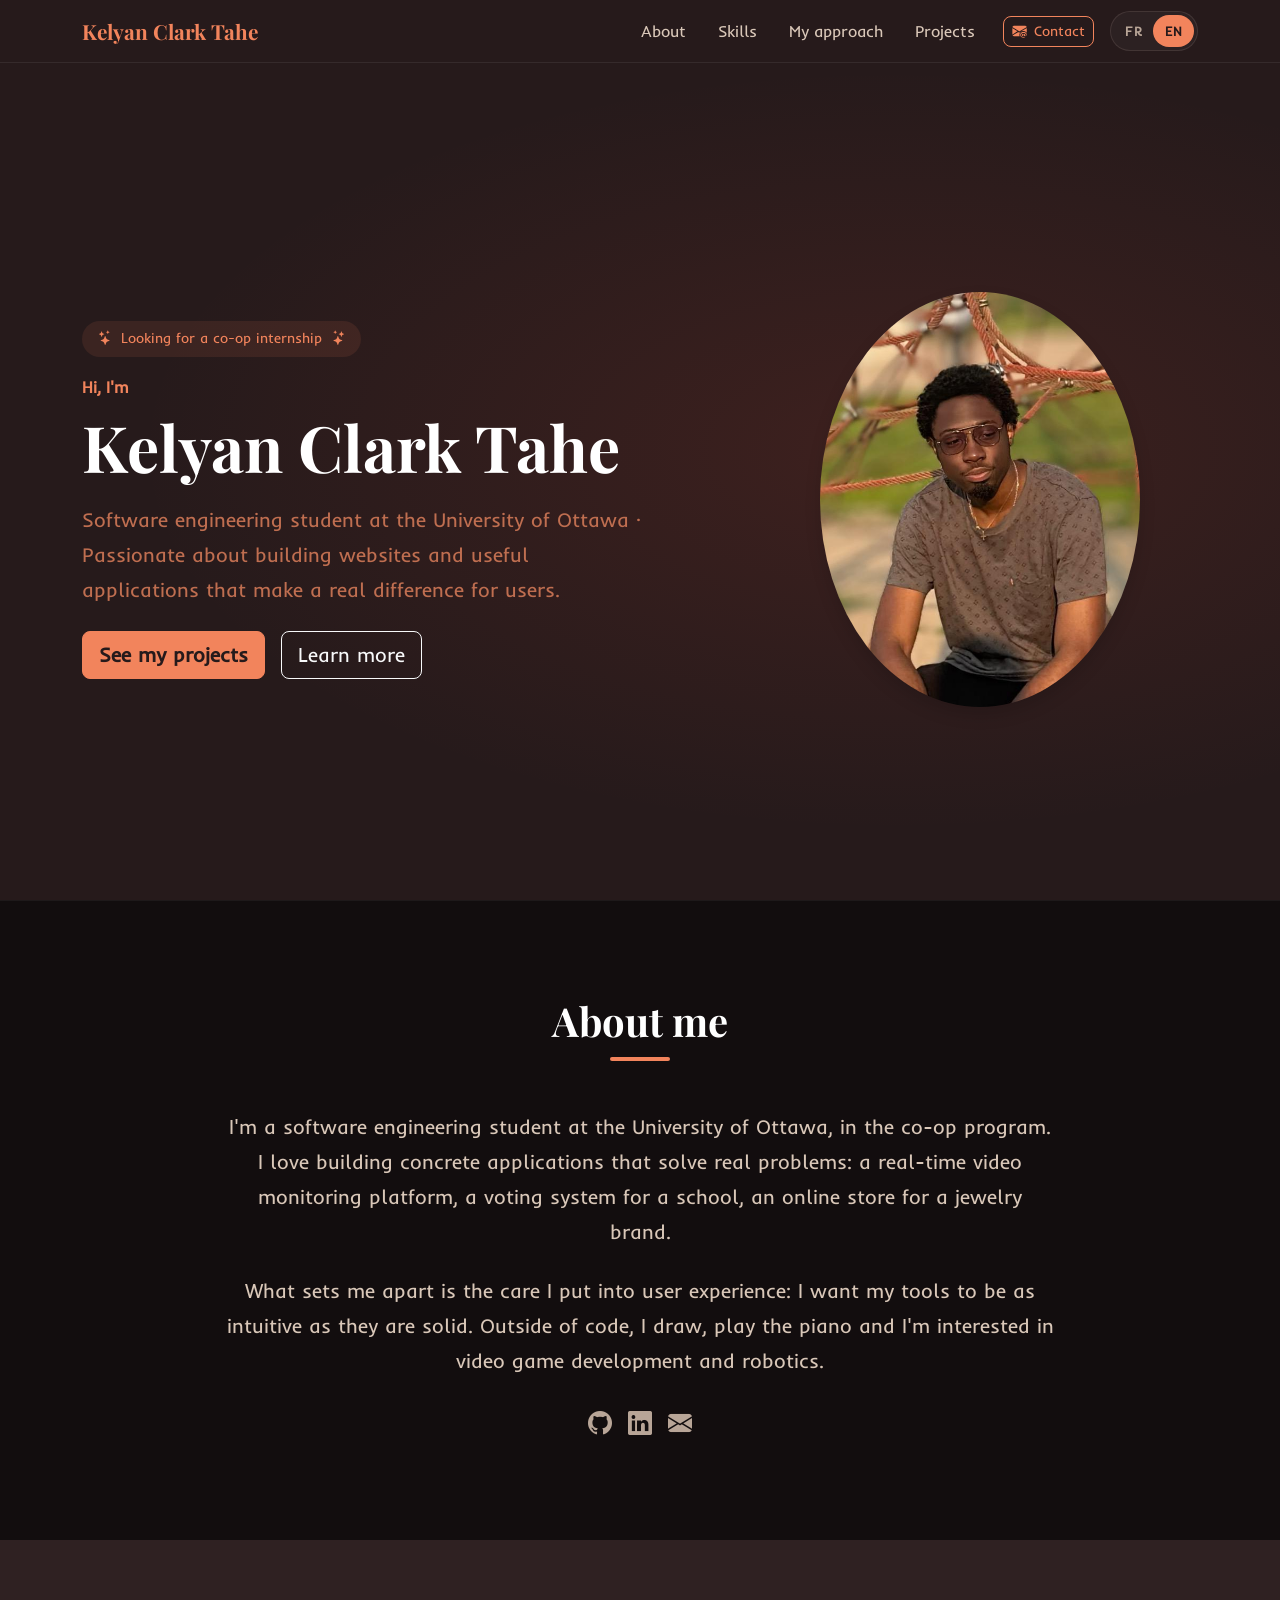
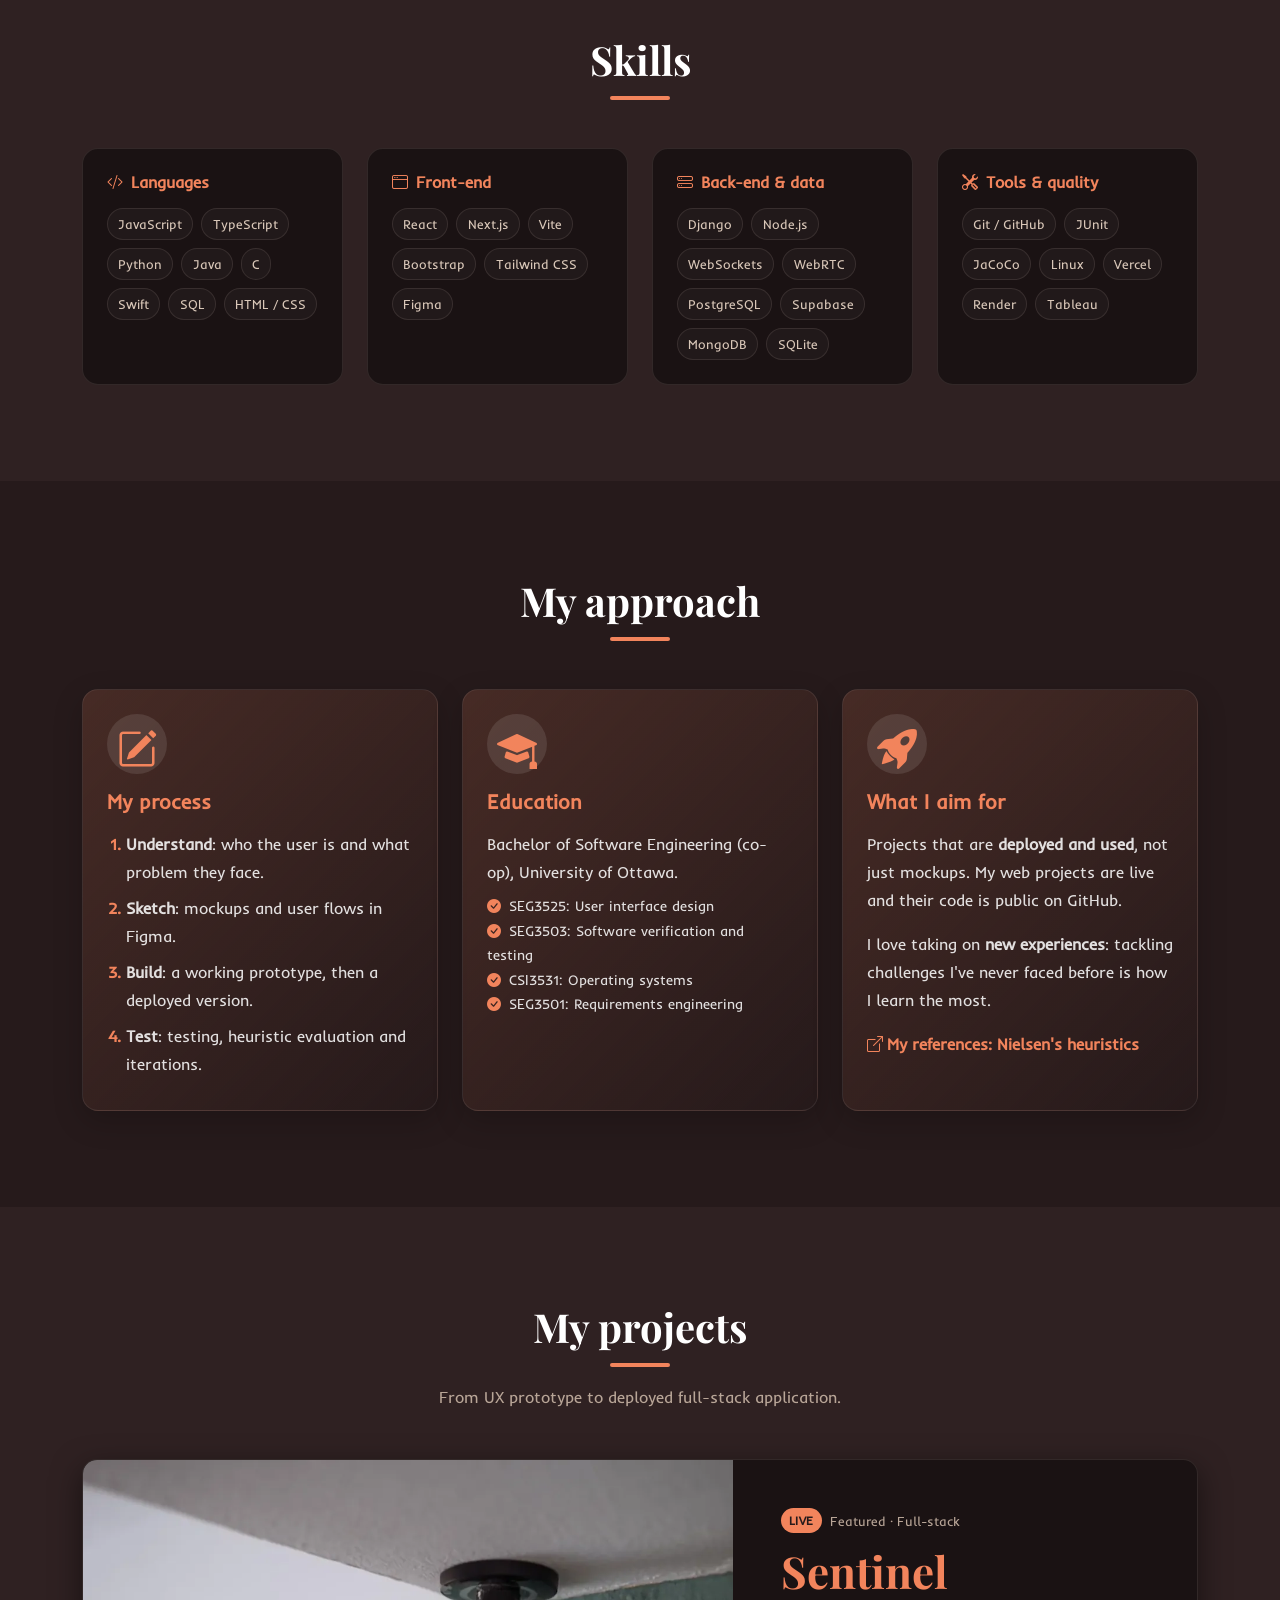
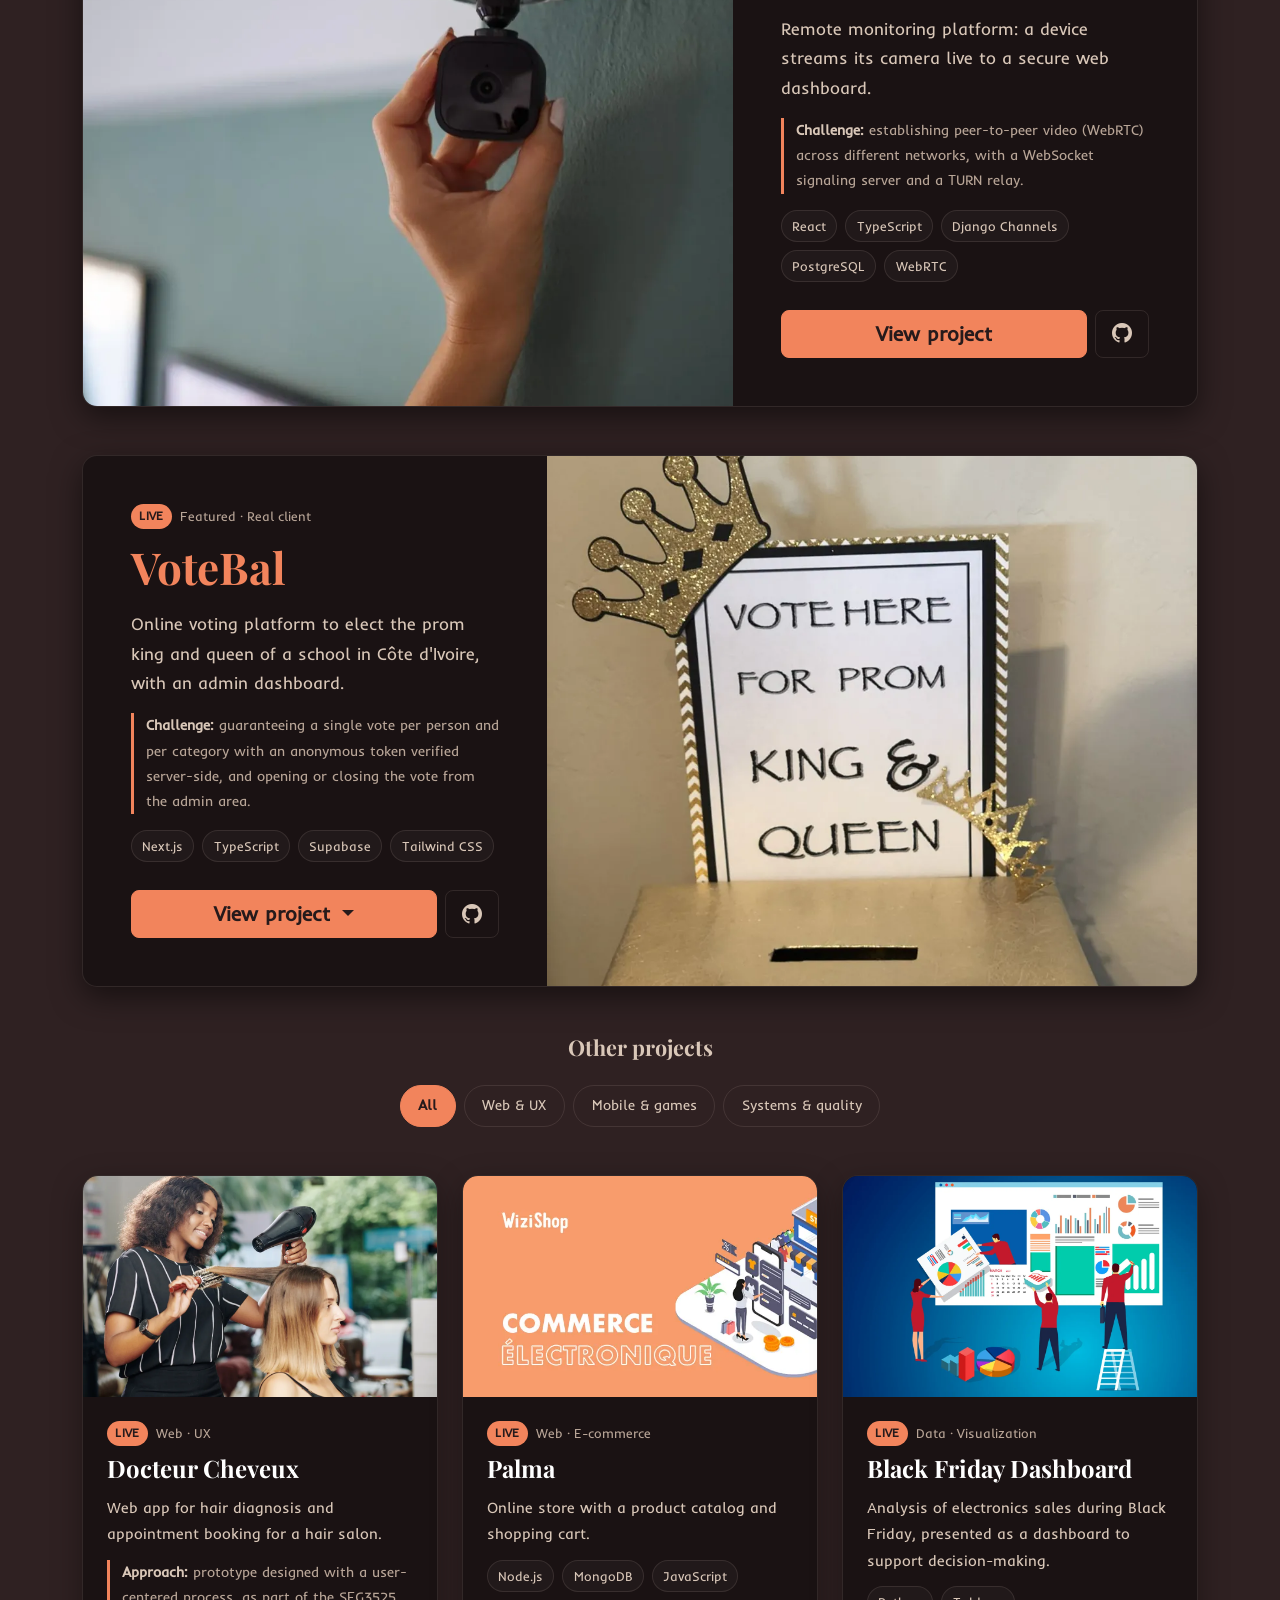
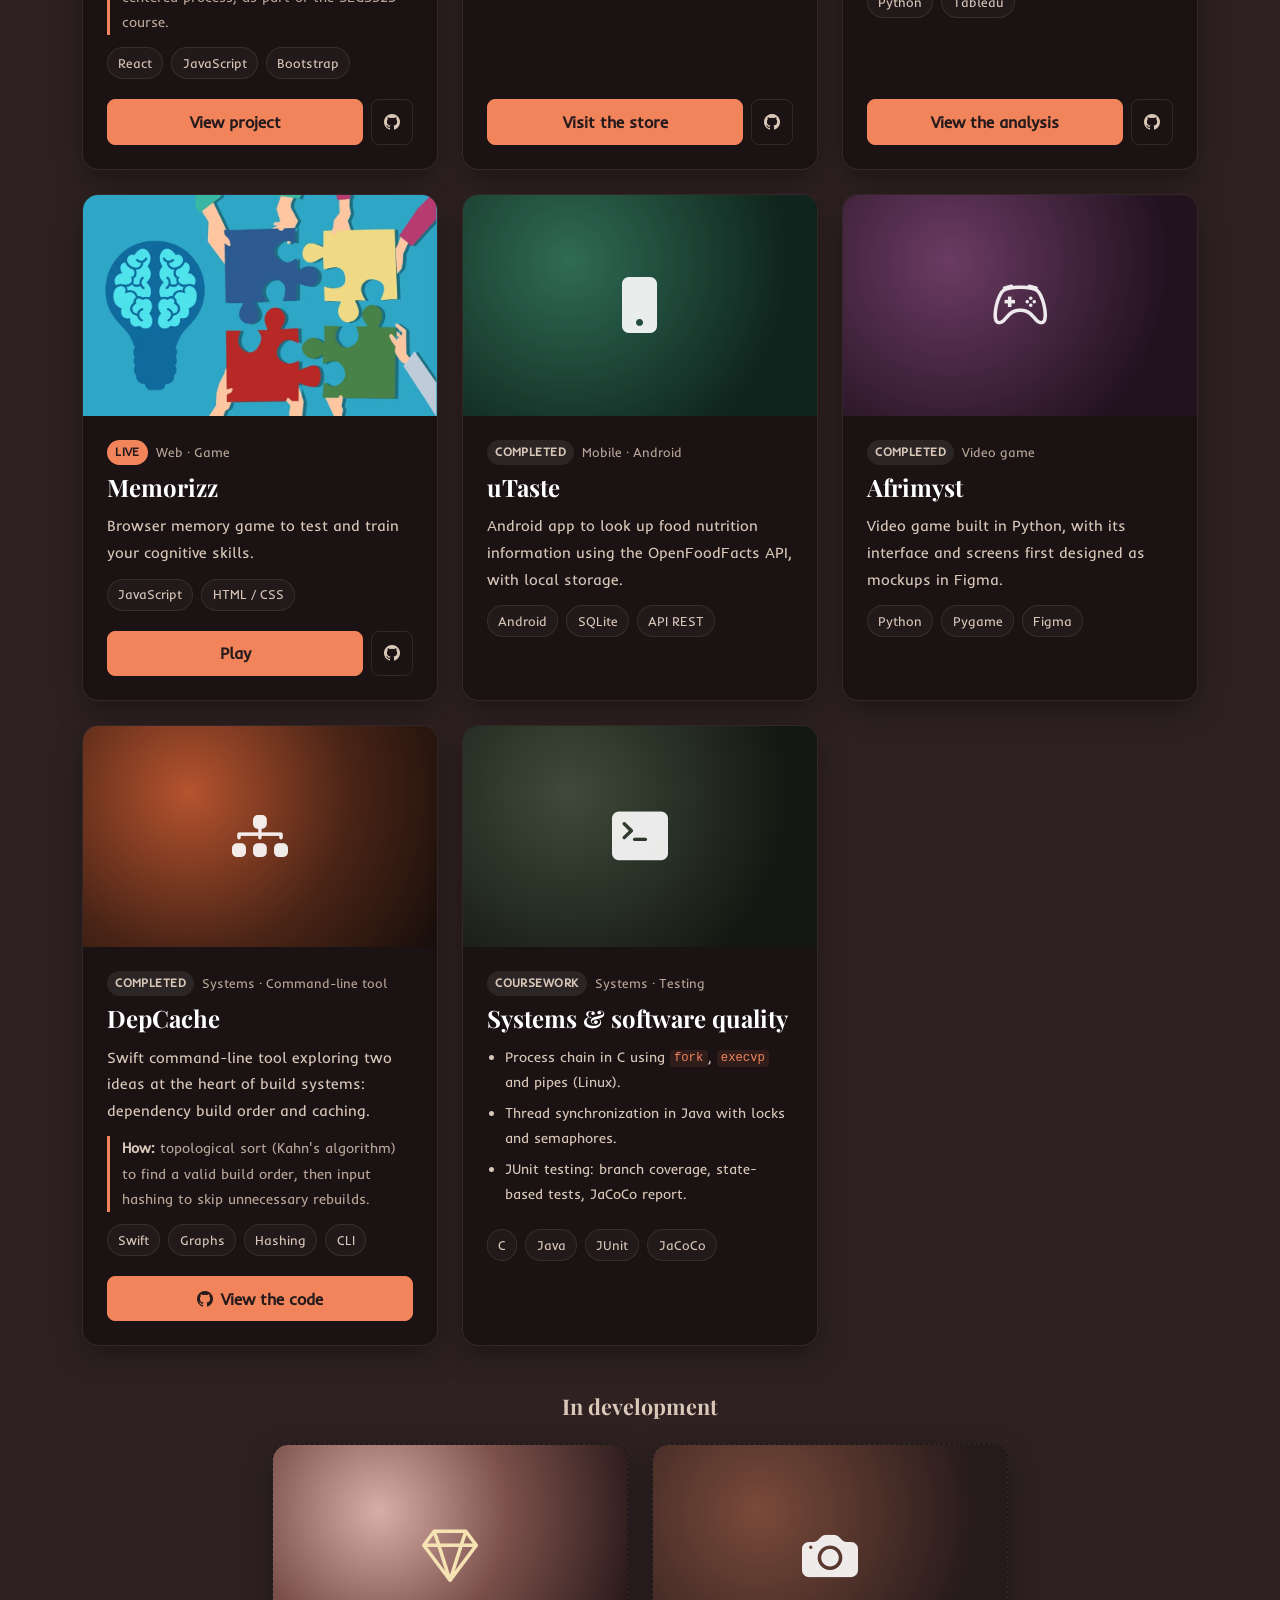
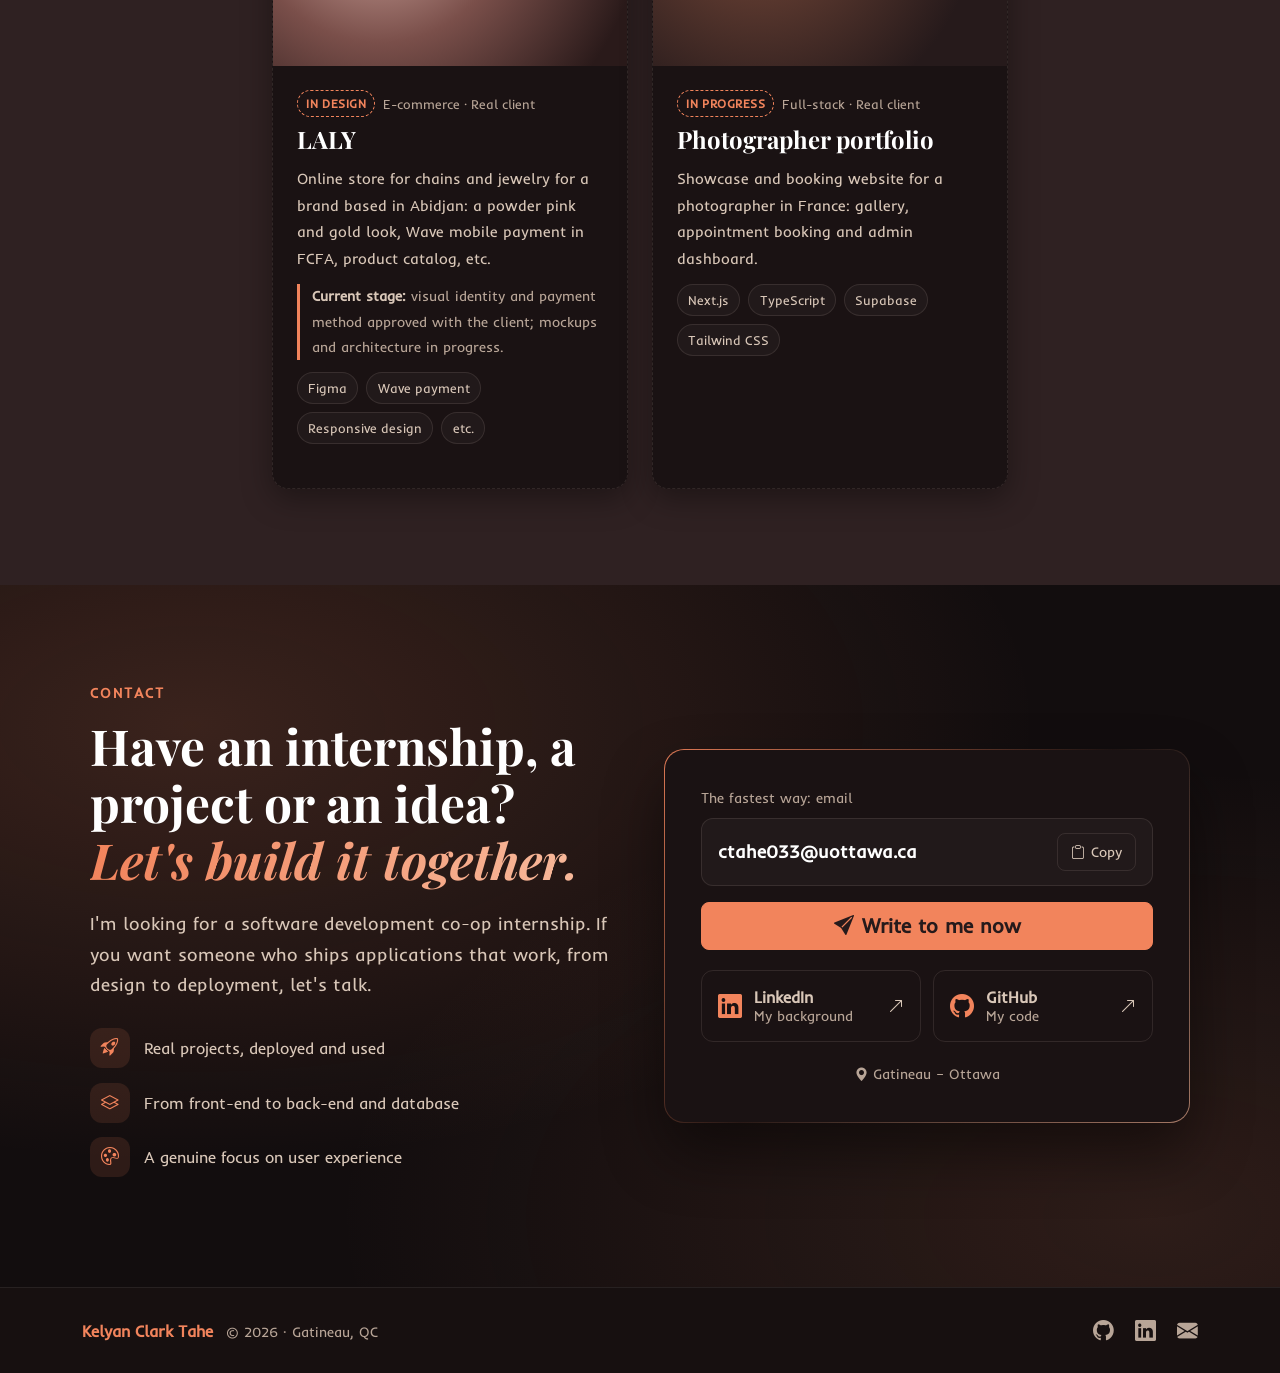
==== commit 3dcb5e2b: "Ajout du projet Swift" ====
--- a/index.html
+++ b/index.html
@@ -152,7 +152,7 @@
               <h3><i class="bi bi-code-slash me-2" aria-hidden="true"></i><span data-i18n="skills.lang">Langages</span></h3>
               <ul class="tech-list">
                 <li>JavaScript</li><li>TypeScript</li><li>Python</li><li>Java</li>
-                <li>C</li><li>SQL</li><li>HTML / CSS</li>
+                <li>C</li><li>Swift</li><li>SQL</li><li>HTML / CSS</li>
               </ul>
             </div>
           </div>
@@ -459,6 +459,27 @@
             </article>
           </div>
 
+          <!-- DepCache (Swift) -->
+          <div class="col project-item reveal" data-category="systems">
+            <article class="project-card h-100">
+              <a class="project-cover cover-icon cover-swift" href="https://github.com/Tahe-clark/try-switch" target="_blank" rel="noopener" aria-label="Voir le code de DepCache" data-i18n-attr="aria-label:p.dep.open">
+                <i class="bi bi-diagram-3-fill" aria-hidden="true"></i>
+              </a>
+              <div class="project-body">
+                <div class="project-meta"><span class="status status-done" data-i18n="status.done">Terminé</span><span data-i18n="p.dep.cat">Systèmes · Outil en ligne de commande</span></div>
+                <h3>DepCache</h3>
+                <p data-i18n="p.dep.desc">Outil en ligne de commande en Swift qui explore deux idées au cœur des systèmes de build : l'ordre de compilation des dépendances et la mise en cache.</p>
+                <p class="project-highlight" data-i18n="p.dep.how"><strong>Comment :</strong> tri topologique (algorithme de Kahn) pour trouver un ordre de build valide, puis hachage des entrées pour sauter les recompilations inutiles.</p>
+                <ul class="tech-list">
+                  <li>Swift</li><li data-i18n="p.dep.t1">Graphes</li><li data-i18n="p.dep.t2">Hachage</li><li>CLI</li>
+                </ul>
+                <div class="project-links">
+                  <a href="https://github.com/Tahe-clark/try-switch" target="_blank" rel="noopener" class="btn btn-primary flex-fill"><i class="bi bi-github me-2" aria-hidden="true"></i><span data-i18n="btn.code">Voir le code</span></a>
+                </div>
+              </div>
+            </article>
+          </div>
+
           <!-- Systèmes et qualité -->
           <div class="col project-item reveal" data-category="systems">
             <article class="project-card h-100">
--- a/css/style.css
+++ b/css/style.css
@@ -470,6 +470,7 @@
 
 .cover-mobile  { background: radial-gradient(circle at 30% 30%, #2F6B55 0%, #0F241C 75%); }
 .cover-game    { background: radial-gradient(circle at 30% 30%, #6B3B63 0%, #221220 75%); }
+.cover-swift   { background: radial-gradient(circle at 30% 30%, #B5532E 0%, #4A2416 55%, #1C100C 95%); }
 .cover-systems { background: radial-gradient(circle at 30% 30%, #3F4A3A 0%, #141812 75%); }
 .cover-laly    { background: radial-gradient(circle at 30% 30%, #D8AFA7 0%, #7A4F4A 45%, #2A1A1A 90%); color: #F6E3B4; }
 .cover-photo   { background: radial-gradient(circle at 30% 30%, #7A4A3A 0%, #261A1B 75%); }
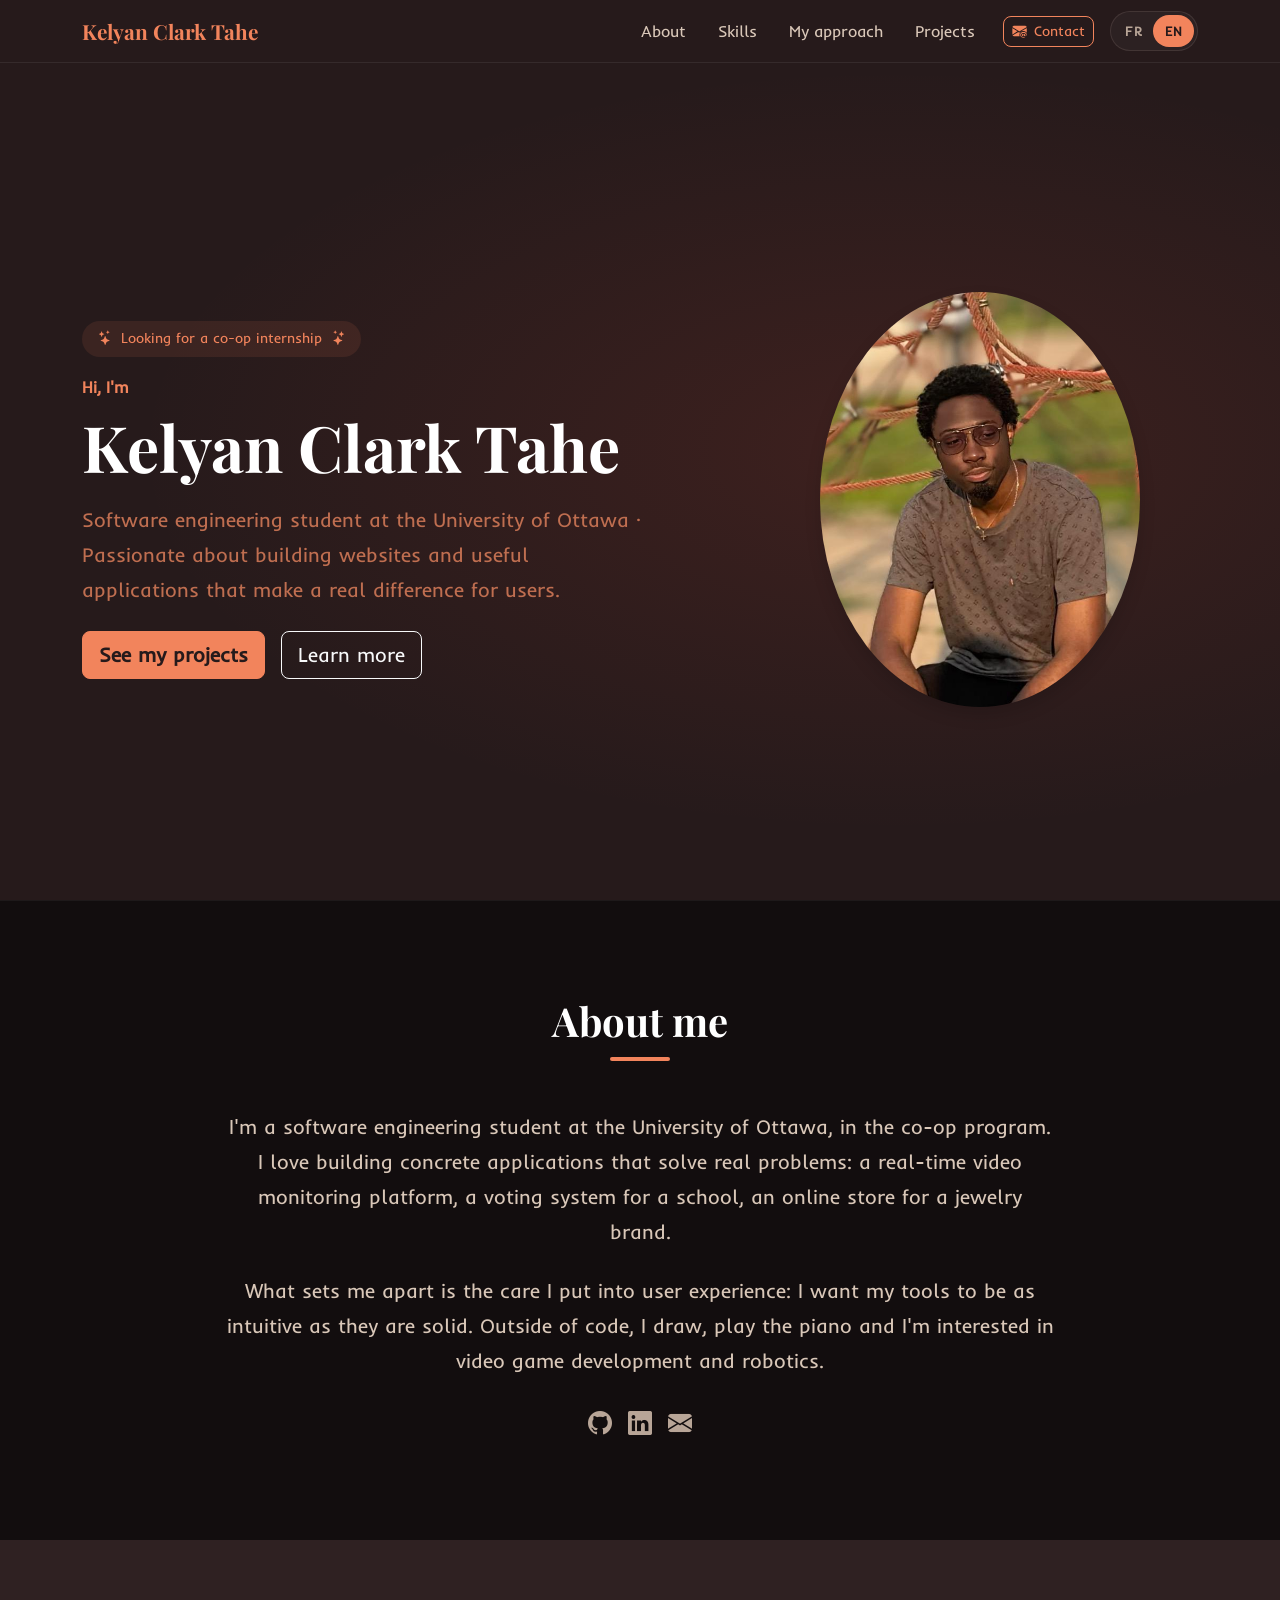
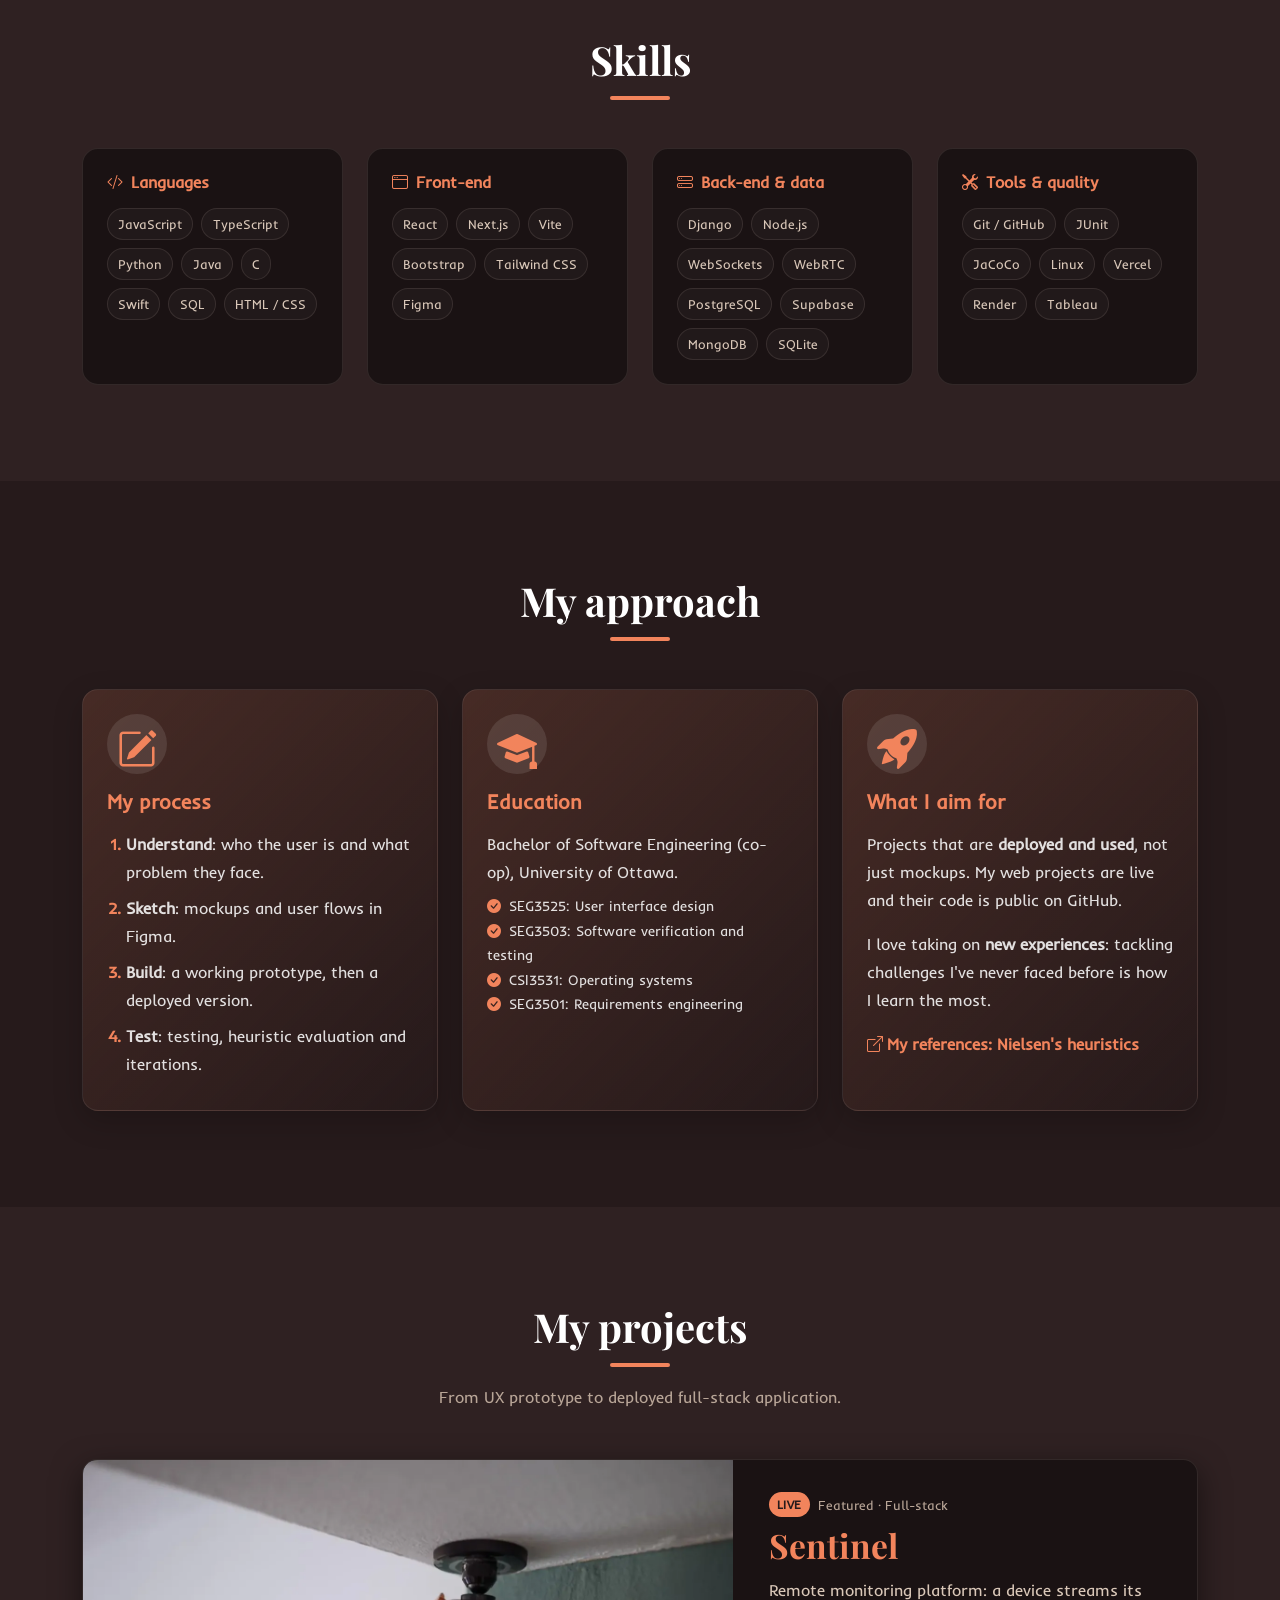
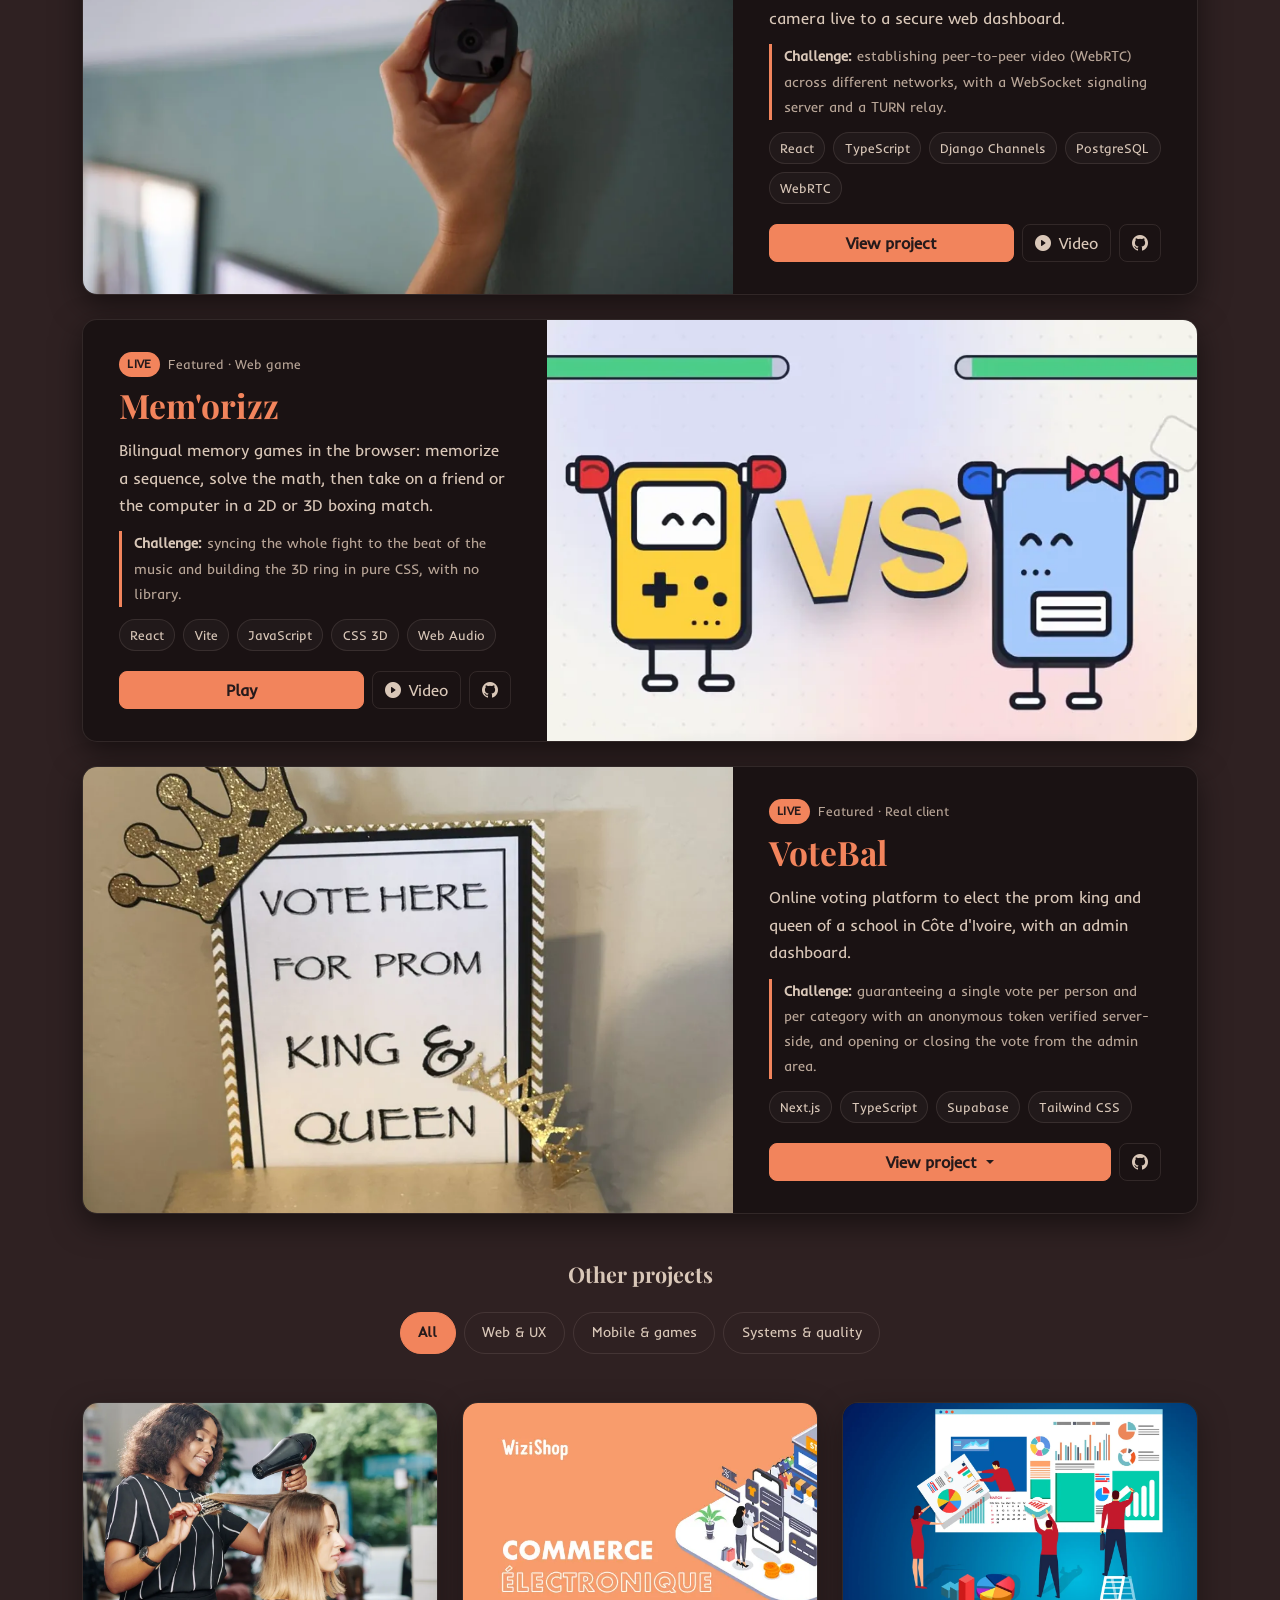
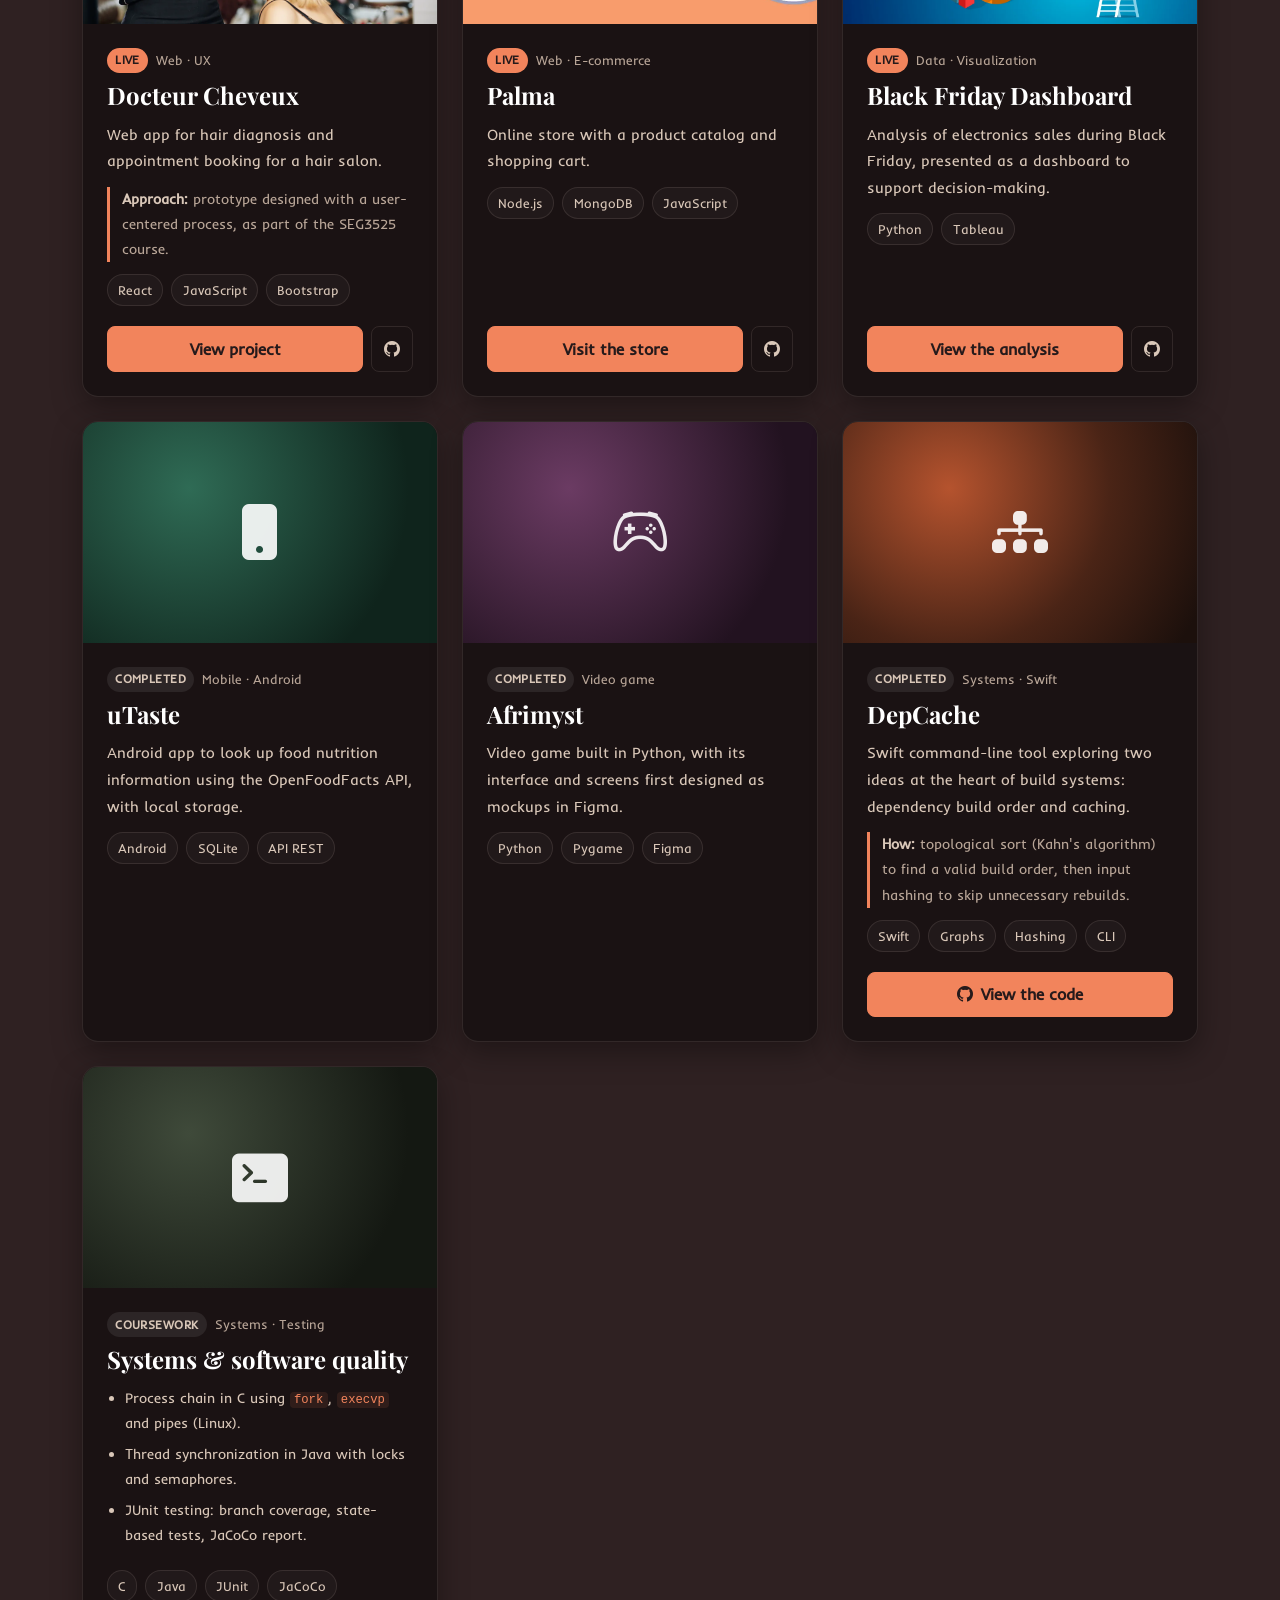
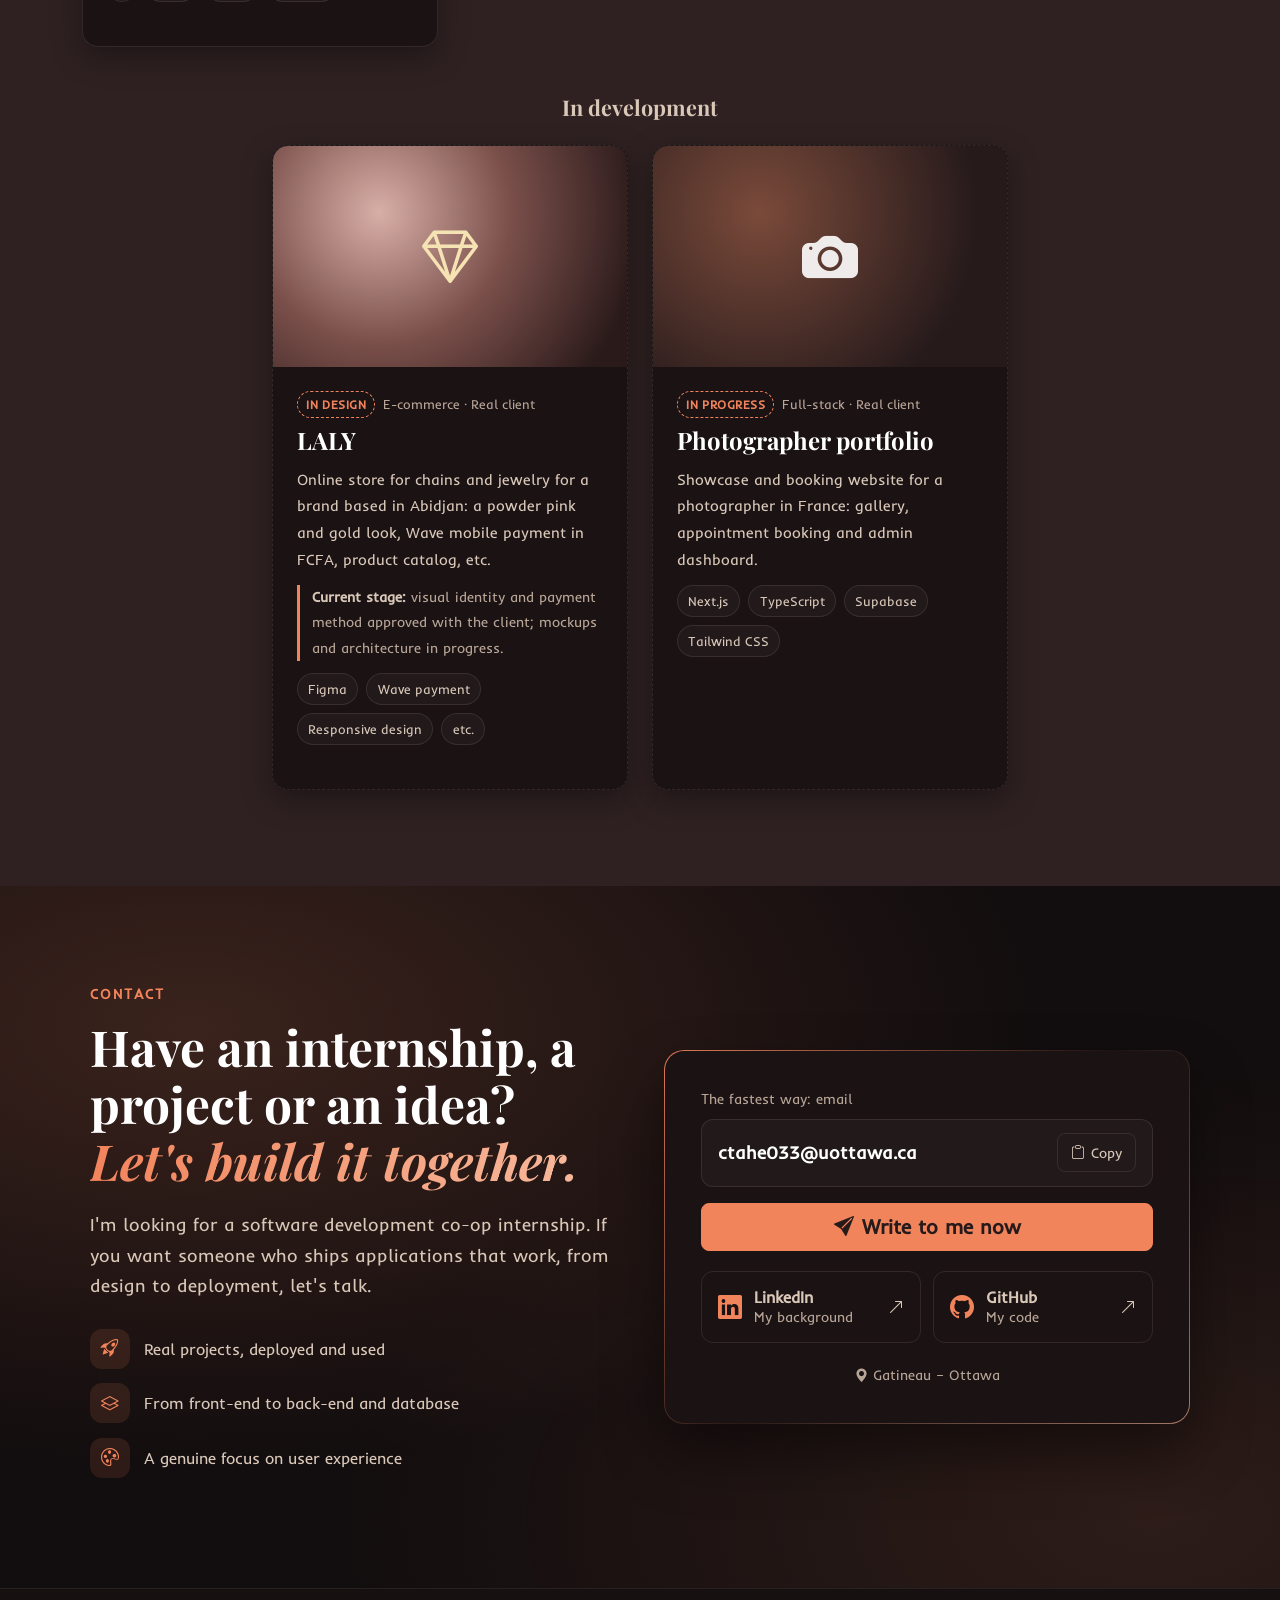
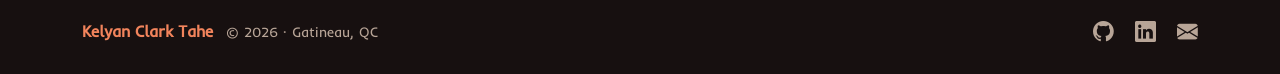
==== commit 500a7ab5: "Mem'orizz en projet phare, vidéos FR/EN, cartes phares réduites" ====
--- a/index.html
+++ b/index.html
@@ -258,7 +258,7 @@
         <!-- ── Projets phares (grand format) ── -->
 
         <!-- Sentinel -->
-        <article class="project-feature mb-5 reveal">
+        <article class="project-feature mb-4 reveal">
           <div class="row g-0">
             <div class="col-lg-7">
               <a class="feature-media" href="https://sentinel-web-snowy.vercel.app/" target="_blank" rel="noopener" aria-label="Ouvrir Sentinel" data-i18n-attr="aria-label:p.sentinel.open">
@@ -275,23 +275,55 @@
                   <li>React</li><li>TypeScript</li><li>Django Channels</li><li>PostgreSQL</li><li>WebRTC</li>
                 </ul>
                 <div class="project-links">
-                  <a href="https://sentinel-web-snowy.vercel.app/" target="_blank" rel="noopener" class="btn btn-primary btn-lg flex-fill" data-i18n="btn.view">Voir le projet</a>
-                  <a href="https://github.com/Tahe-clark/Sentinel" target="_blank" rel="noopener" class="btn btn-ghost btn-lg" aria-label="Code source de Sentinel sur GitHub" data-i18n-attr="aria-label:p.sentinel.code"><i class="bi bi-github" aria-hidden="true"></i></a>
+                  <a href="https://sentinel-web-snowy.vercel.app/" target="_blank" rel="noopener" class="btn btn-primary flex-fill" data-i18n="btn.view">Voir le projet</a>
+                  <button type="button" class="btn btn-ghost video-btn" data-video-title="Sentinel" data-video-fr="assets/videos/sentinel-fr.mp4" data-video-en="assets/videos/sentinel-en.mp4">
+                    <i class="bi bi-play-circle-fill me-2" aria-hidden="true"></i><span data-i18n="btn.video">Vidéo</span>
+                  </button>
+                  <a href="https://github.com/Tahe-clark/Sentinel" target="_blank" rel="noopener" class="btn btn-ghost" aria-label="Code source de Sentinel sur GitHub" data-i18n-attr="aria-label:p.sentinel.code"><i class="bi bi-github" aria-hidden="true"></i></a>
                 </div>
               </div>
             </div>
           </div>
         </article>
 
-        <!-- VoteBal (image à droite sur ordinateur) -->
-        <article class="project-feature mb-5 reveal">
+        <!-- Memorizz (image à droite sur ordinateur) -->
+        <article class="project-feature mb-4 reveal">
           <div class="row g-0">
             <div class="col-lg-7 order-lg-2">
+              <a class="feature-media" href="https://memorizz-three.vercel.app/" target="_blank" rel="noopener" aria-label="Jouer à Memorizz" data-i18n-attr="aria-label:p.mem.open">
+                <img src="assets/memorizz-battle.webp" alt="Deux avatars de Memorizz face à face en mode Battle" data-i18n-attr="alt:p.mem.alt" width="1280" height="480" loading="lazy" decoding="async">
+              </a>
+            </div>
+            <div class="col-lg-5 order-lg-1">
+              <div class="feature-body">
+                <div class="project-meta"><span class="status status-live" data-i18n="status.live">En ligne</span><span data-i18n="p.mem.cat">Projet phare · Jeu web</span></div>
+                <h3 class="feature-title">Mem'orizz</h3>
+                <p data-i18n="p.mem.desc">Jeux de mémoire bilingues dans le navigateur : mémorise une séquence, résous les calculs, puis affronte un ami ou l'ordinateur dans un combat de boxe en 2D ou en 3D.</p>
+                <p class="project-highlight" data-i18n="p.mem.challenge"><strong>Défi :</strong> caler tout le combat sur le tempo de la musique et construire le ring 3D uniquement en CSS, sans bibliothèque.</p>
+                <ul class="tech-list">
+                  <li>React</li><li>Vite</li><li>JavaScript</li><li>CSS 3D</li><li>Web Audio</li>
+                </ul>
+                <div class="project-links">
+                  <a href="https://memorizz-three.vercel.app/" target="_blank" rel="noopener" class="btn btn-primary flex-fill" data-i18n="p.mem.btn">Jouer</a>
+                  <button type="button" class="btn btn-ghost video-btn" data-video-title="Mem'orizz" data-video-fr="assets/videos/memorizz-fr.mp4" data-video-en="assets/videos/memorizz-en.mp4">
+                    <i class="bi bi-play-circle-fill me-2" aria-hidden="true"></i><span data-i18n="btn.video">Vidéo</span>
+                  </button>
+                  <a href="https://github.com/Tahe-clark/memorizz" target="_blank" rel="noopener" class="btn btn-ghost" aria-label="Code source de Memorizz sur GitHub" data-i18n-attr="aria-label:p.mem.code"><i class="bi bi-github" aria-hidden="true"></i></a>
+                </div>
+              </div>
+            </div>
+          </div>
+        </article>
+
+        <!-- VoteBal -->
+        <article class="project-feature mb-4 reveal">
+          <div class="row g-0">
+            <div class="col-lg-7">
               <a class="feature-media media-portrait" href="https://prom-vote-platform.vercel.app/vote" target="_blank" rel="noopener" aria-label="Ouvrir VoteBal" data-i18n-attr="aria-label:p.vote.open">
                 <img src="assets/votebal-urne.webp" alt="Urne de vote dorée pour élire le roi et la reine du bal" data-i18n-attr="alt:p.vote.alt" width="1000" height="1333" loading="lazy" decoding="async">
               </a>
             </div>
-            <div class="col-lg-5 order-lg-1">
+            <div class="col-lg-5">
               <div class="feature-body">
                 <div class="project-meta"><span class="status status-live" data-i18n="status.live">En ligne</span><span data-i18n="p.vote.cat">Projet phare · Client réel</span></div>
                 <h3 class="feature-title">VoteBal</h3>
@@ -303,7 +335,7 @@
                 <div class="project-links">
                   <!-- Menu à 2 choix : site de vote ou espace administrateur -->
                   <div class="dropdown flex-fill">
-                    <button class="btn btn-primary btn-lg w-100 dropdown-toggle" type="button" id="votebal-menu" data-bs-toggle="dropdown" aria-expanded="false">
+                    <button class="btn btn-primary w-100 dropdown-toggle" type="button" id="votebal-menu" data-bs-toggle="dropdown" aria-expanded="false">
                       <span data-i18n="btn.view">Voir le projet</span>
                     </button>
                     <ul class="dropdown-menu project-dropdown w-100" aria-labelledby="votebal-menu">
@@ -321,7 +353,7 @@
                       </li>
                     </ul>
                   </div>
-                  <a href="https://github.com/Tahe-clark/prom-vote-platform" target="_blank" rel="noopener" class="btn btn-ghost btn-lg" aria-label="Code source de VoteBal sur GitHub" data-i18n-attr="aria-label:p.vote.code"><i class="bi bi-github" aria-hidden="true"></i></a>
+                  <a href="https://github.com/Tahe-clark/prom-vote-platform" target="_blank" rel="noopener" class="btn btn-ghost" aria-label="Code source de VoteBal sur GitHub" data-i18n-attr="aria-label:p.vote.code"><i class="bi bi-github" aria-hidden="true"></i></a>
                 </div>
               </div>
             </div>
@@ -404,27 +436,6 @@
             </article>
           </div>
 
-          <!-- Memorizz (apparaît dans « Web et UX » et « Mobile et jeux ») -->
-          <div class="col project-item reveal" data-category="web mobile">
-            <article class="project-card h-100">
-              <a class="project-cover" href="https://memorizz-three.vercel.app/" target="_blank" rel="noopener" aria-label="Jouer à Memorizz" data-i18n-attr="aria-label:p.mem.open">
-                <img src="assets/jeu-de-memoire.webp" alt="Aperçu du jeu Memorizz" data-i18n-attr="alt:p.mem.alt" width="900" height="580" loading="lazy" decoding="async">
-              </a>
-              <div class="project-body">
-                <div class="project-meta"><span class="status status-live" data-i18n="status.live">En ligne</span><span data-i18n="p.mem.cat">Web · Jeu</span></div>
-                <h3>Memorizz</h3>
-                <p data-i18n="p.mem.desc">Jeu de mémoire dans le navigateur pour tester et entraîner ses capacités cognitives.</p>
-                <ul class="tech-list">
-                  <li>JavaScript</li><li>HTML / CSS</li>
-                </ul>
-                <div class="project-links">
-                  <a href="https://memorizz-three.vercel.app/" target="_blank" rel="noopener" class="btn btn-primary flex-fill" data-i18n="p.mem.btn">Jouer</a>
-                  <a href="https://github.com/Tahe-clark/memorizz" target="_blank" rel="noopener" class="btn btn-ghost" aria-label="Code source de Memorizz sur GitHub" data-i18n-attr="aria-label:p.mem.code"><i class="bi bi-github" aria-hidden="true"></i></a>
-                </div>
-              </div>
-            </article>
-          </div>
-
           <!-- uTaste -->
           <div class="col project-item reveal" data-category="mobile">
             <article class="project-card h-100">
@@ -466,7 +477,7 @@
                 <i class="bi bi-diagram-3-fill" aria-hidden="true"></i>
               </a>
               <div class="project-body">
-                <div class="project-meta"><span class="status status-done" data-i18n="status.done">Terminé</span><span data-i18n="p.dep.cat">Systèmes · Outil en ligne de commande</span></div>
+                <div class="project-meta"><span class="status status-done" data-i18n="status.done">Terminé</span><span data-i18n="p.dep.cat">Systèmes · Swift</span></div>
                 <h3>DepCache</h3>
                 <p data-i18n="p.dep.desc">Outil en ligne de commande en Swift qui explore deux idées au cœur des systèmes de build : l'ordre de compilation des dépendances et la mise en cache.</p>
                 <p class="project-highlight" data-i18n="p.dep.how"><strong>Comment :</strong> tri topologique (algorithme de Kahn) pour trouver un ordre de build valide, puis hachage des entrées pour sauter les recompilations inutiles.</p>
@@ -622,6 +633,25 @@
     </div>
   </footer>
 
+  <!-- ═════════════ FENÊTRE VIDÉO ═════════════ -->
+  <div class="modal fade" id="video-modal" tabindex="-1" aria-labelledby="video-modal-title" aria-hidden="true">
+    <div class="modal-dialog modal-lg modal-dialog-centered">
+      <div class="modal-content video-modal">
+        <div class="modal-header">
+          <h2 class="modal-title h5" id="video-modal-title">Vidéo</h2>
+          <div class="lang-switch ms-auto me-3" role="group" aria-label="Langue de la vidéo" data-i18n-attr="aria-label:video.langAria">
+            <button type="button" class="lang-btn video-lang active" data-vlang="fr" aria-pressed="true">FR</button>
+            <button type="button" class="lang-btn video-lang" data-vlang="en" aria-pressed="false">EN</button>
+          </div>
+          <button type="button" class="btn-close btn-close-white" data-bs-dismiss="modal" aria-label="Fermer" data-i18n-attr="aria-label:video.close"></button>
+        </div>
+        <div class="modal-body p-0">
+          <video id="video-player" controls playsinline preload="none"></video>
+        </div>
+      </div>
+    </div>
+  </div>
+
   <!-- ── Bootstrap JS ── -->
   <script src="https://cdn.jsdelivr.net/npm/bootstrap@5.0.2/dist/js/bootstrap.bundle.min.js" integrity="sha384-MrcW6ZMFYlzcLA8Nl+NtUVF0sA7MsXsP1UyJoMp4YLEuNSfAP+JcXn/tWtIaxVXM" crossorigin="anonymous"></script>
   <!-- ── Traductions, puis mon JS ── -->
--- a/css/style.css
+++ b/css/style.css
@@ -349,7 +349,7 @@
 .feature-media {
   display: block;
   height: 100%;
-  min-height: 420px;
+  min-height: 320px;
   overflow: hidden;
   background: #120D0E;
 }
@@ -375,15 +375,28 @@
   flex-direction: column;
   justify-content: center;
   height: 100%;
-  padding: 3rem;
+  padding: 2rem 2.25rem;
 }
 .feature-title {
-  font-size: clamp(2rem, 4vw, 2.75rem);
+  font-size: clamp(1.6rem, 3vw, 2.1rem);
   color: var(--color-primary);
-  margin: 0.75rem 0 1rem;
-}
-.feature-body p { font-size: 1.05rem; }
-.feature-body .tech-list { margin-bottom: 1.75rem; }
+  margin: 0.5rem 0 0.75rem;
+}
+.feature-body p { font-size: 0.98rem; margin-bottom: 0.75rem; }
+.feature-body .tech-list { margin-bottom: 1.25rem; }
+.feature-body .project-links { flex-wrap: wrap; }
+
+/* ── Fenêtre vidéo ── */
+.video-modal {
+  background: var(--color-deep);
+  border: 1px solid var(--color-border);
+  border-radius: var(--radius-card);
+  overflow: hidden;
+}
+.video-modal .modal-header { border-bottom: 1px solid var(--color-border); padding: 0.75rem 1rem; }
+.video-modal .modal-title { font-family: var(--font-body); margin: 0; }
+.video-modal video { display: block; width: 100%; aspect-ratio: 16 / 9; background: #000; }
+.video-btn { white-space: nowrap; }
 
 /* ── Menu déroulant « Voir le projet » (VoteBal) ── */
 .project-dropdown {
@@ -721,7 +734,7 @@
 
   /* Projets phares : image en haut, texte en dessous */
   .feature-media { min-height: 0; height: auto; aspect-ratio: 16 / 10; }
-  .feature-body  { padding: 2rem; }
+  .feature-body  { padding: 1.75rem; }
 
   .contact-title br { display: none; }
 }
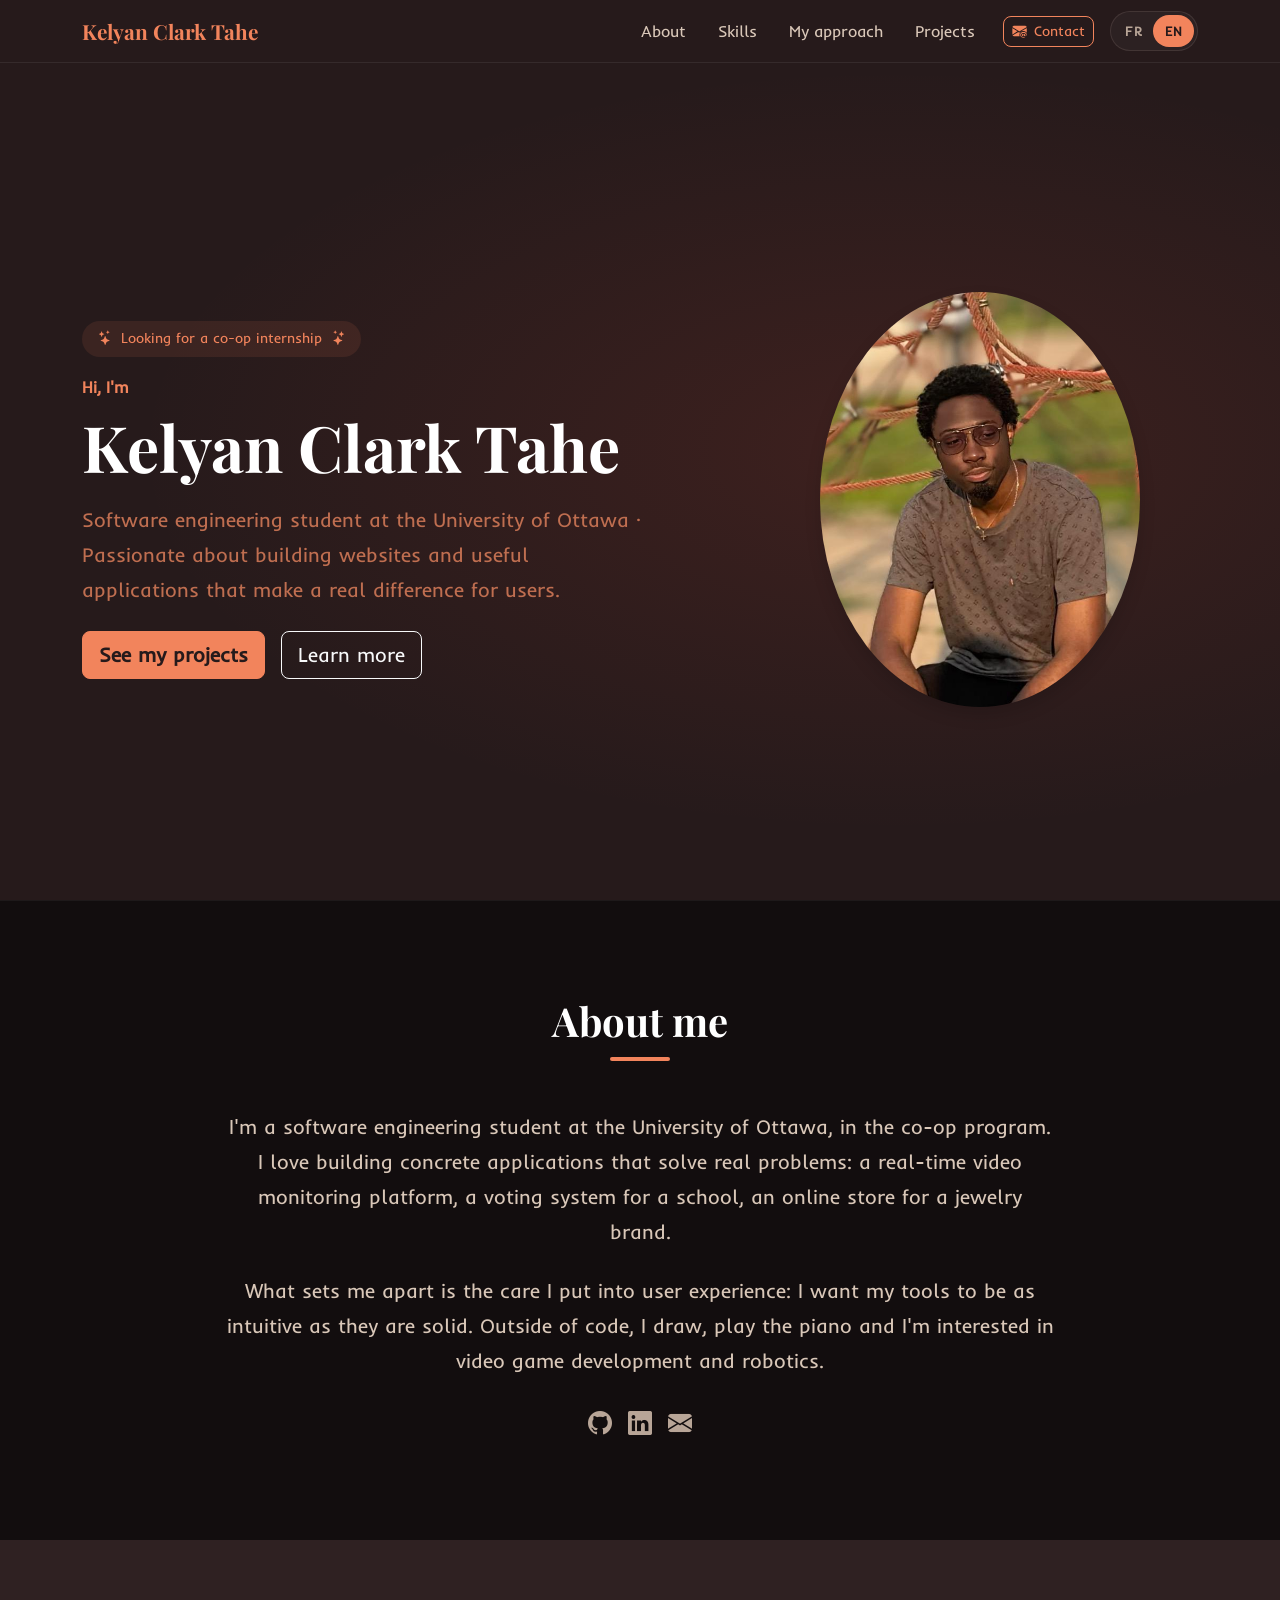
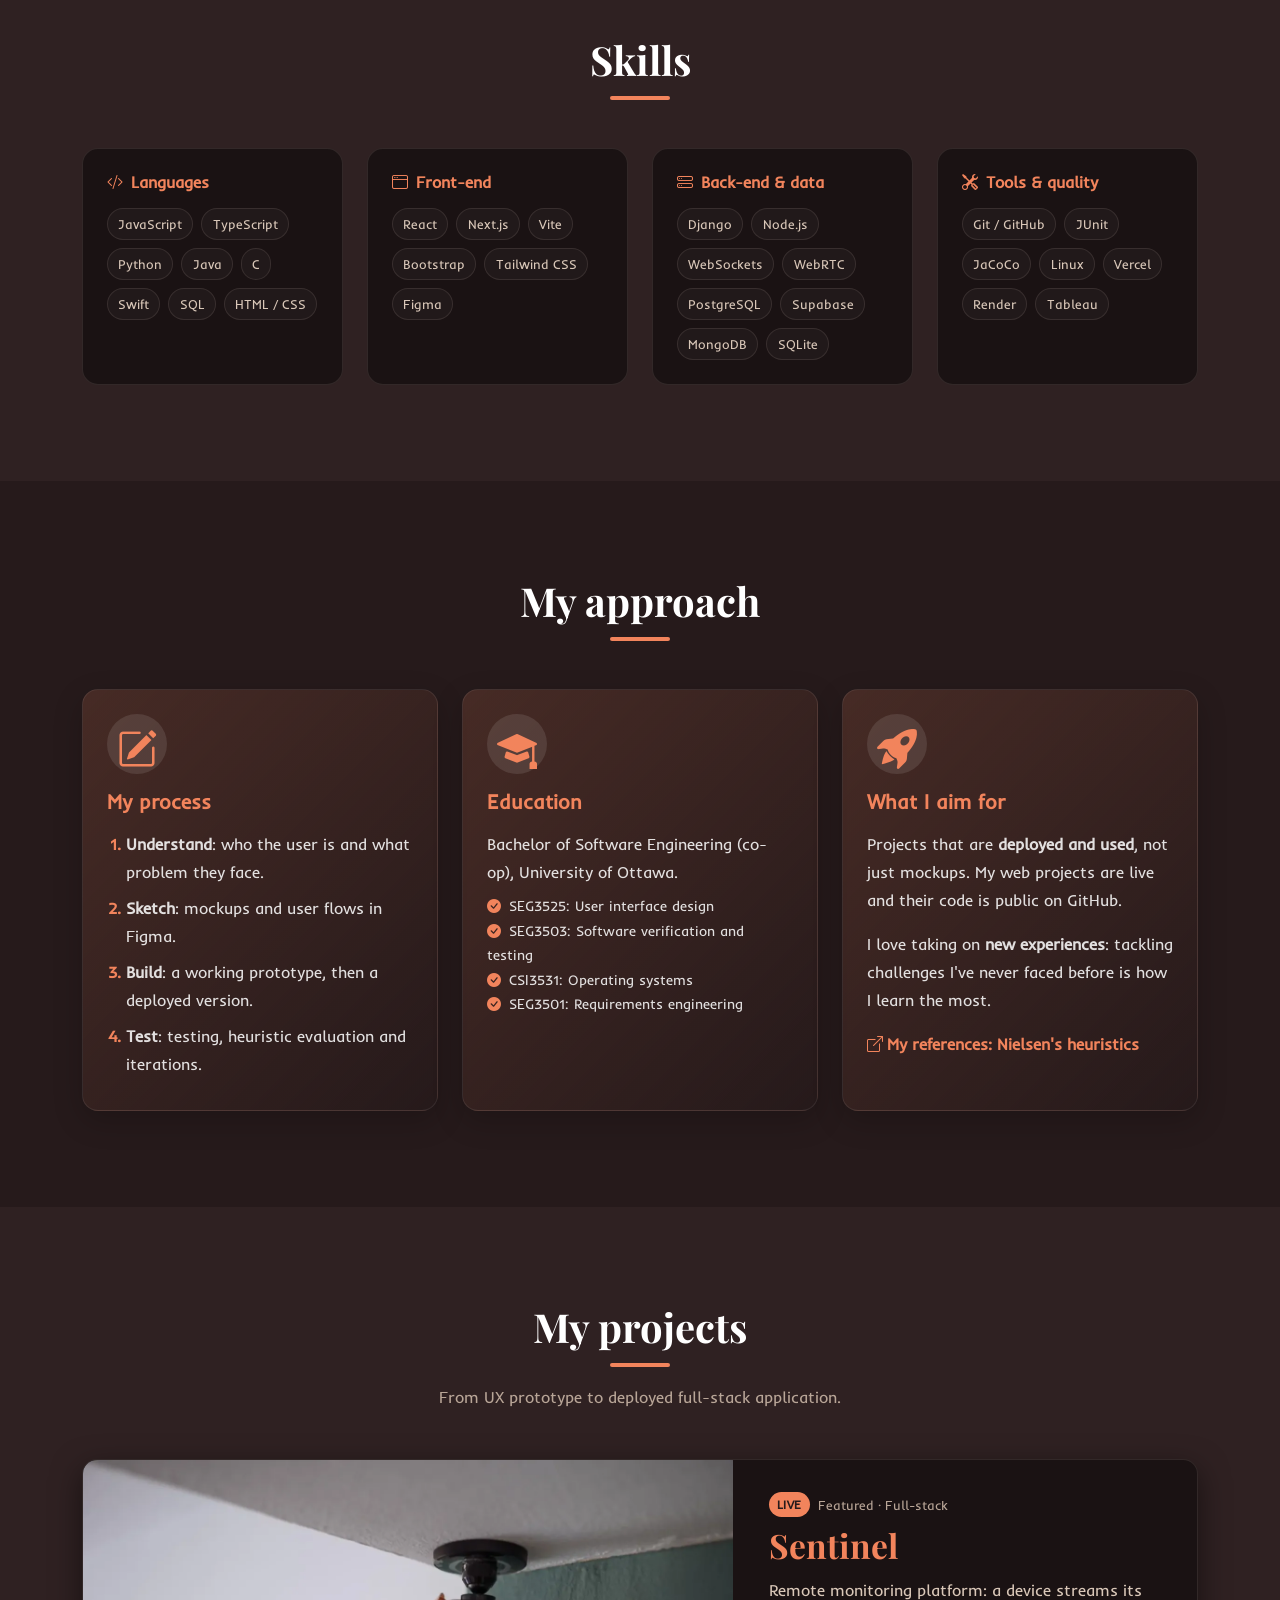
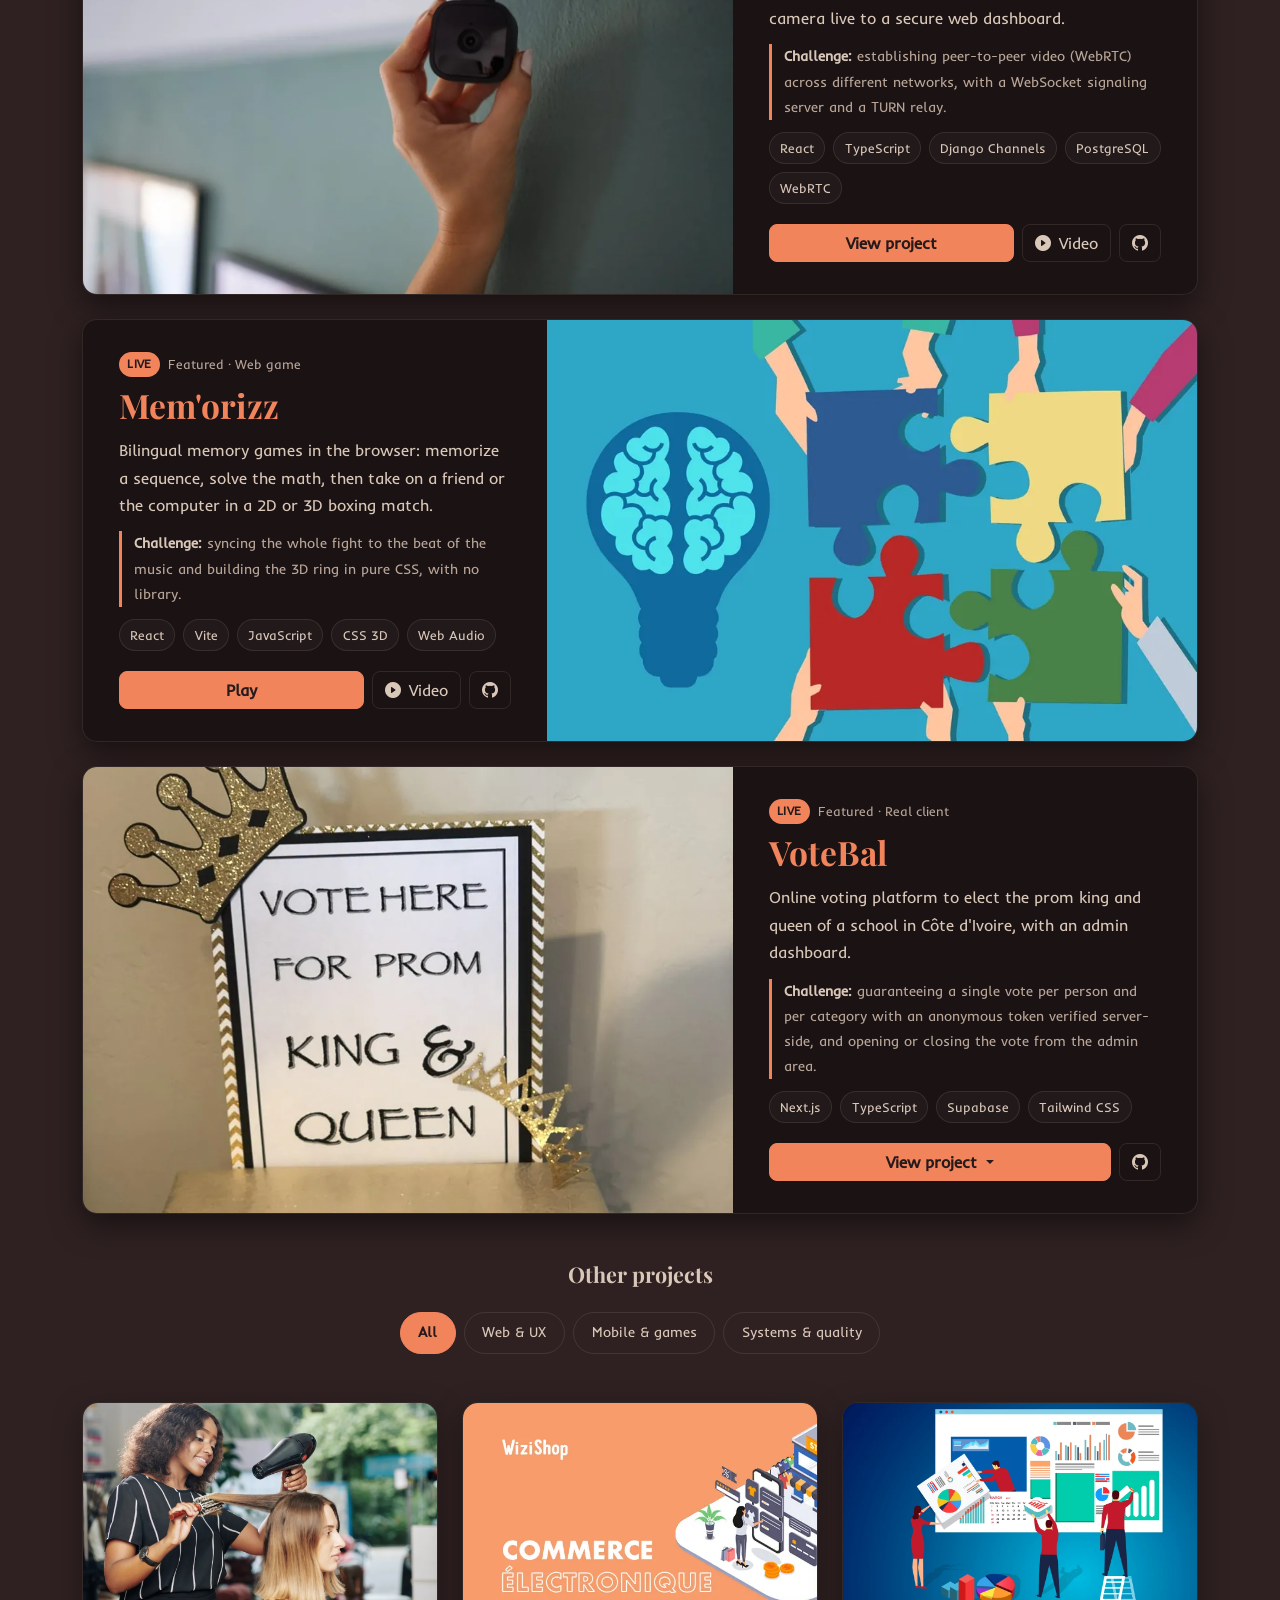
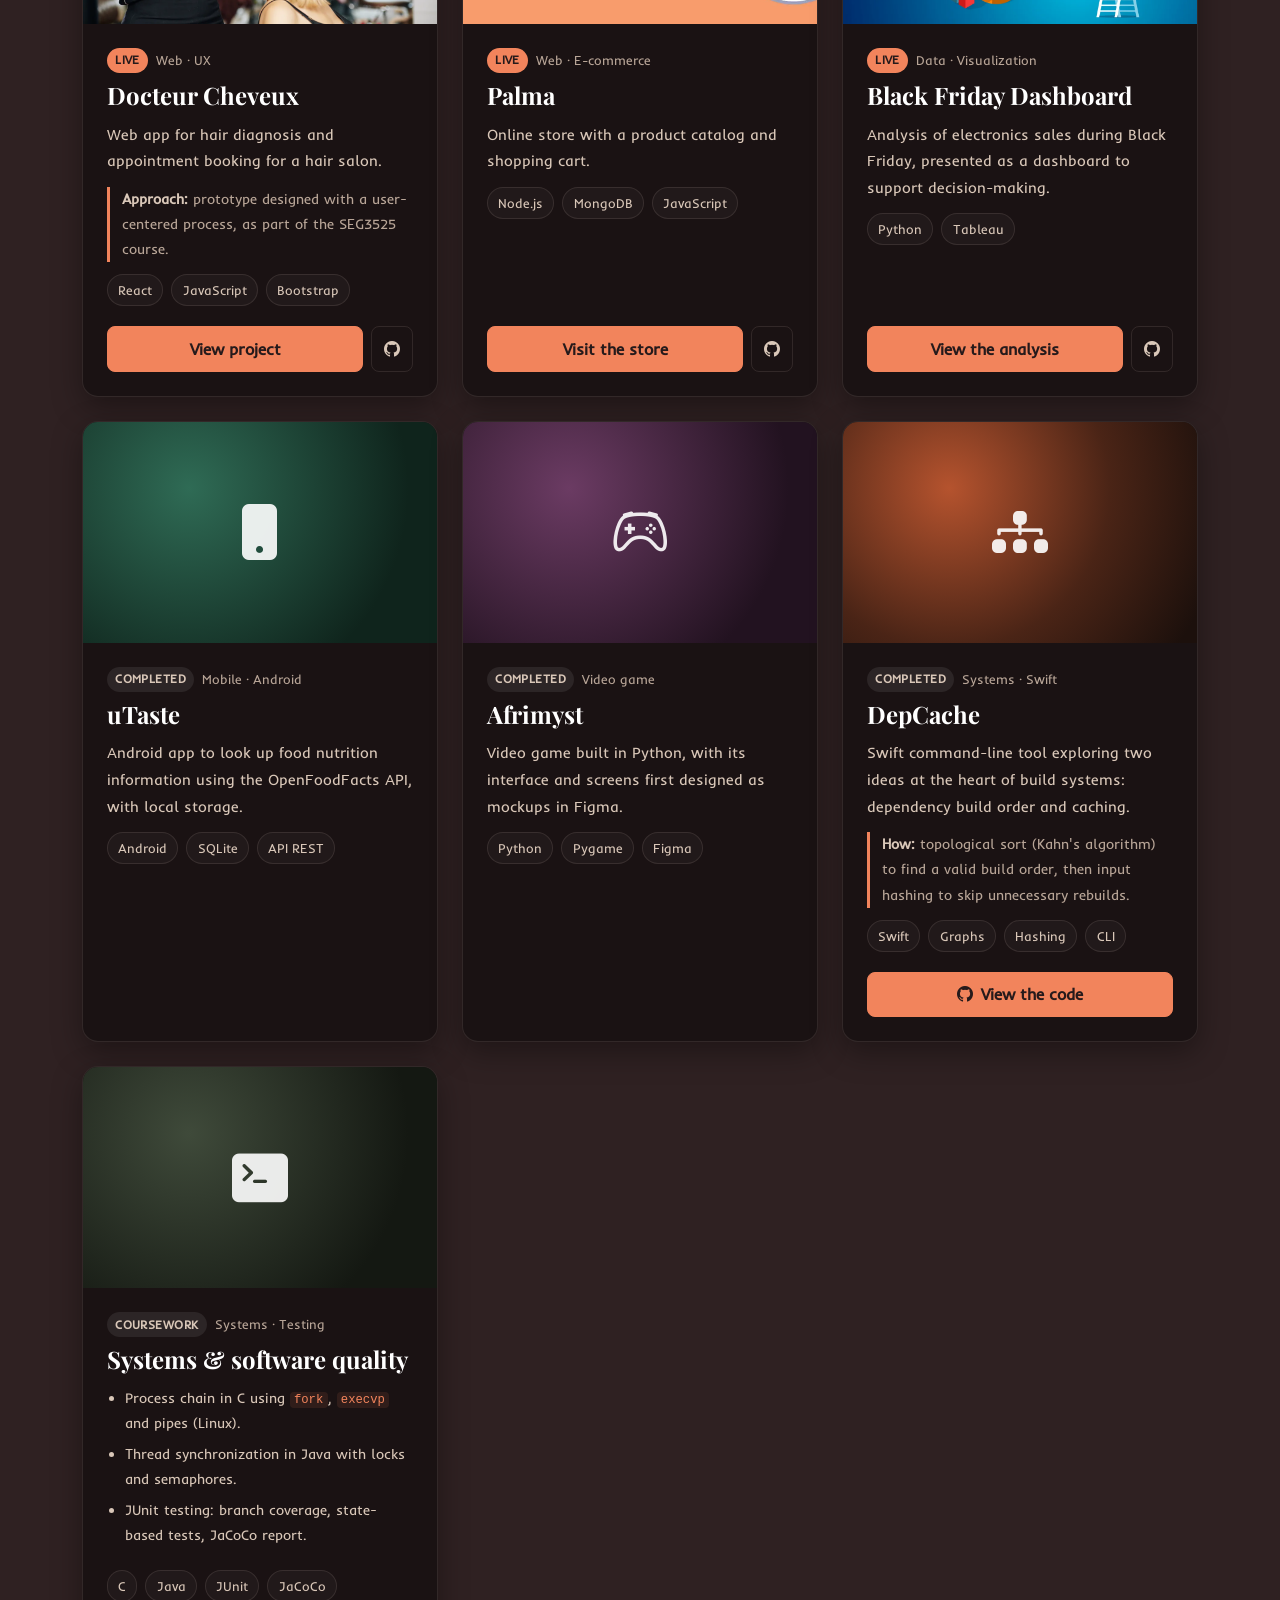
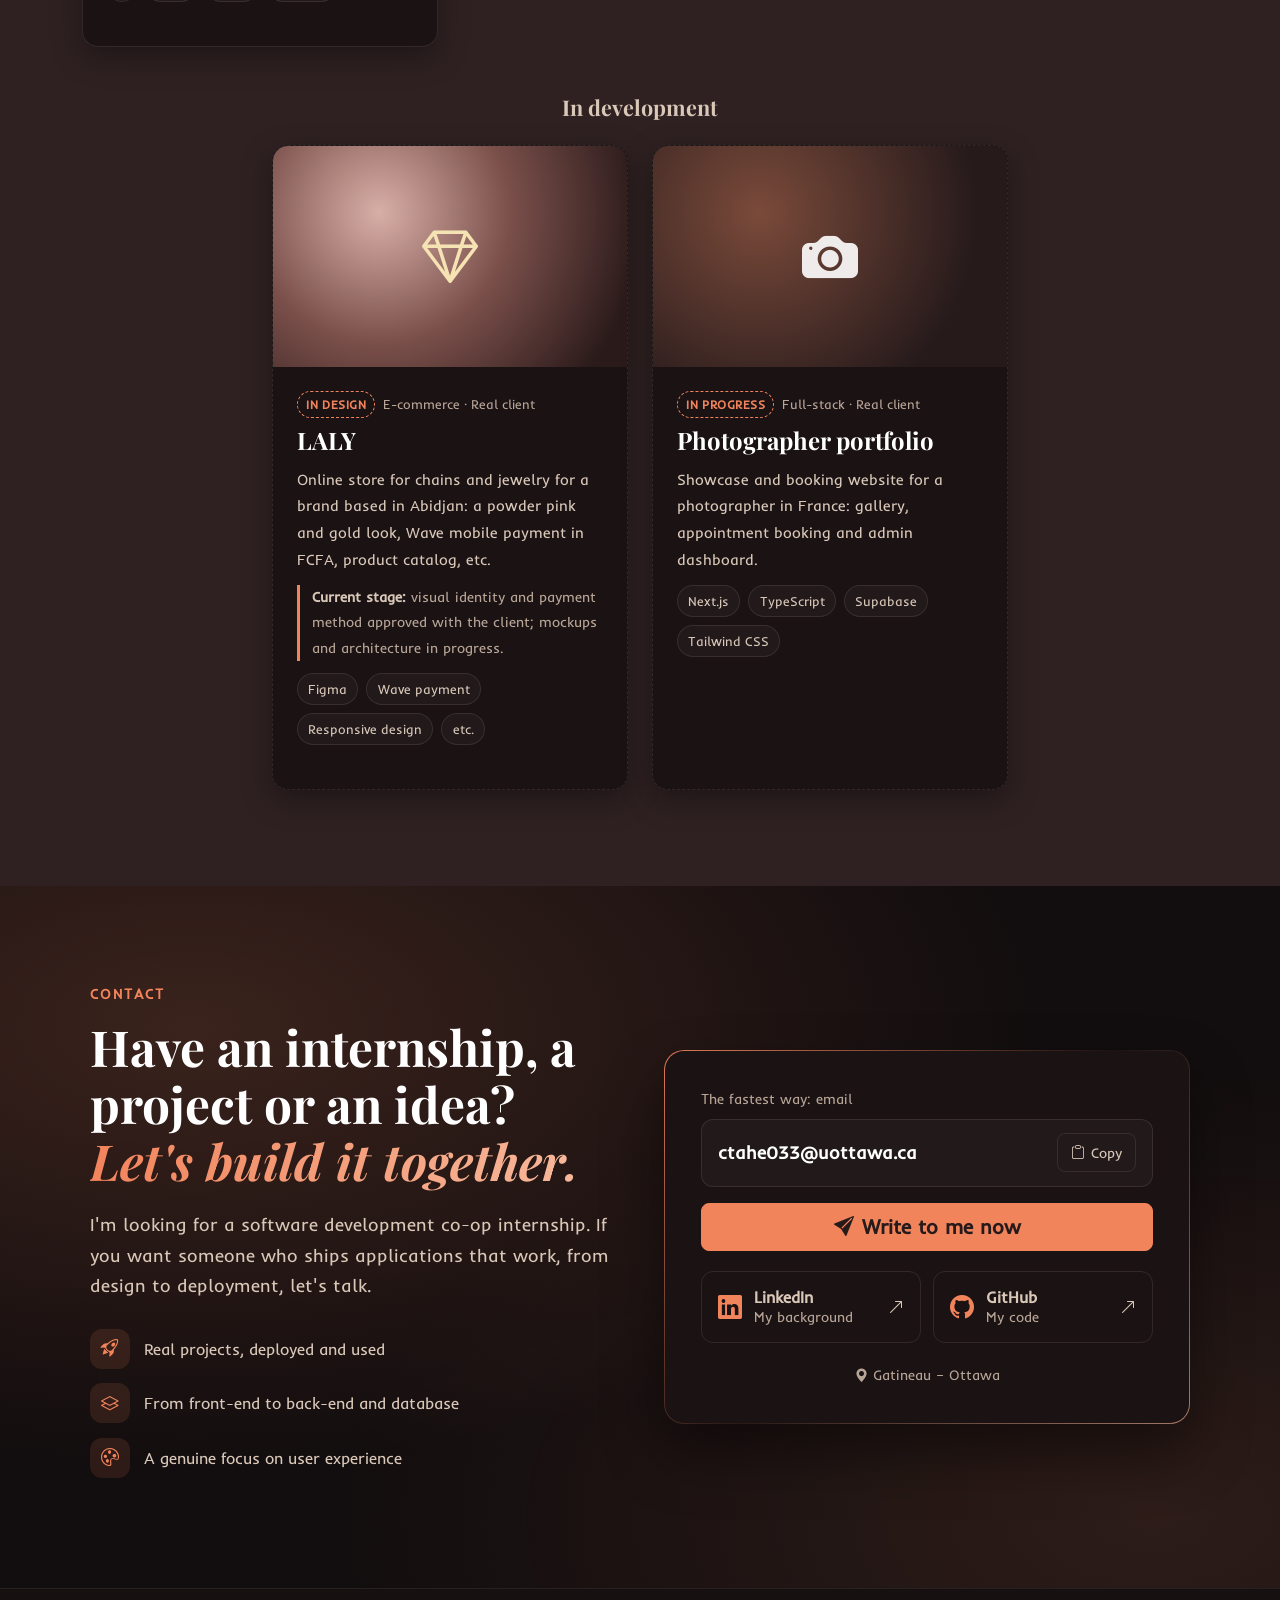
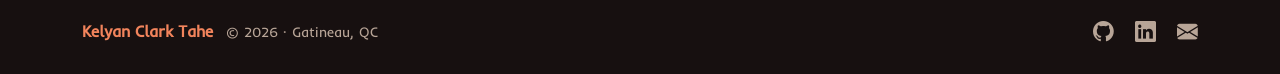
==== commit a31f6c89: "Mem'orizz : image d'origine" ====
--- a/index.html
+++ b/index.html
@@ -291,7 +291,7 @@
           <div class="row g-0">
             <div class="col-lg-7 order-lg-2">
               <a class="feature-media" href="https://memorizz-three.vercel.app/" target="_blank" rel="noopener" aria-label="Jouer à Memorizz" data-i18n-attr="aria-label:p.mem.open">
-                <img src="assets/memorizz-battle.webp" alt="Deux avatars de Memorizz face à face en mode Battle" data-i18n-attr="alt:p.mem.alt" width="1280" height="480" loading="lazy" decoding="async">
+                <img src="assets/jeu-de-memoire.webp" alt="Aperçu du jeu Memorizz" data-i18n-attr="alt:p.mem.alt" width="900" height="580" loading="lazy" decoding="async">
               </a>
             </div>
             <div class="col-lg-5 order-lg-1">
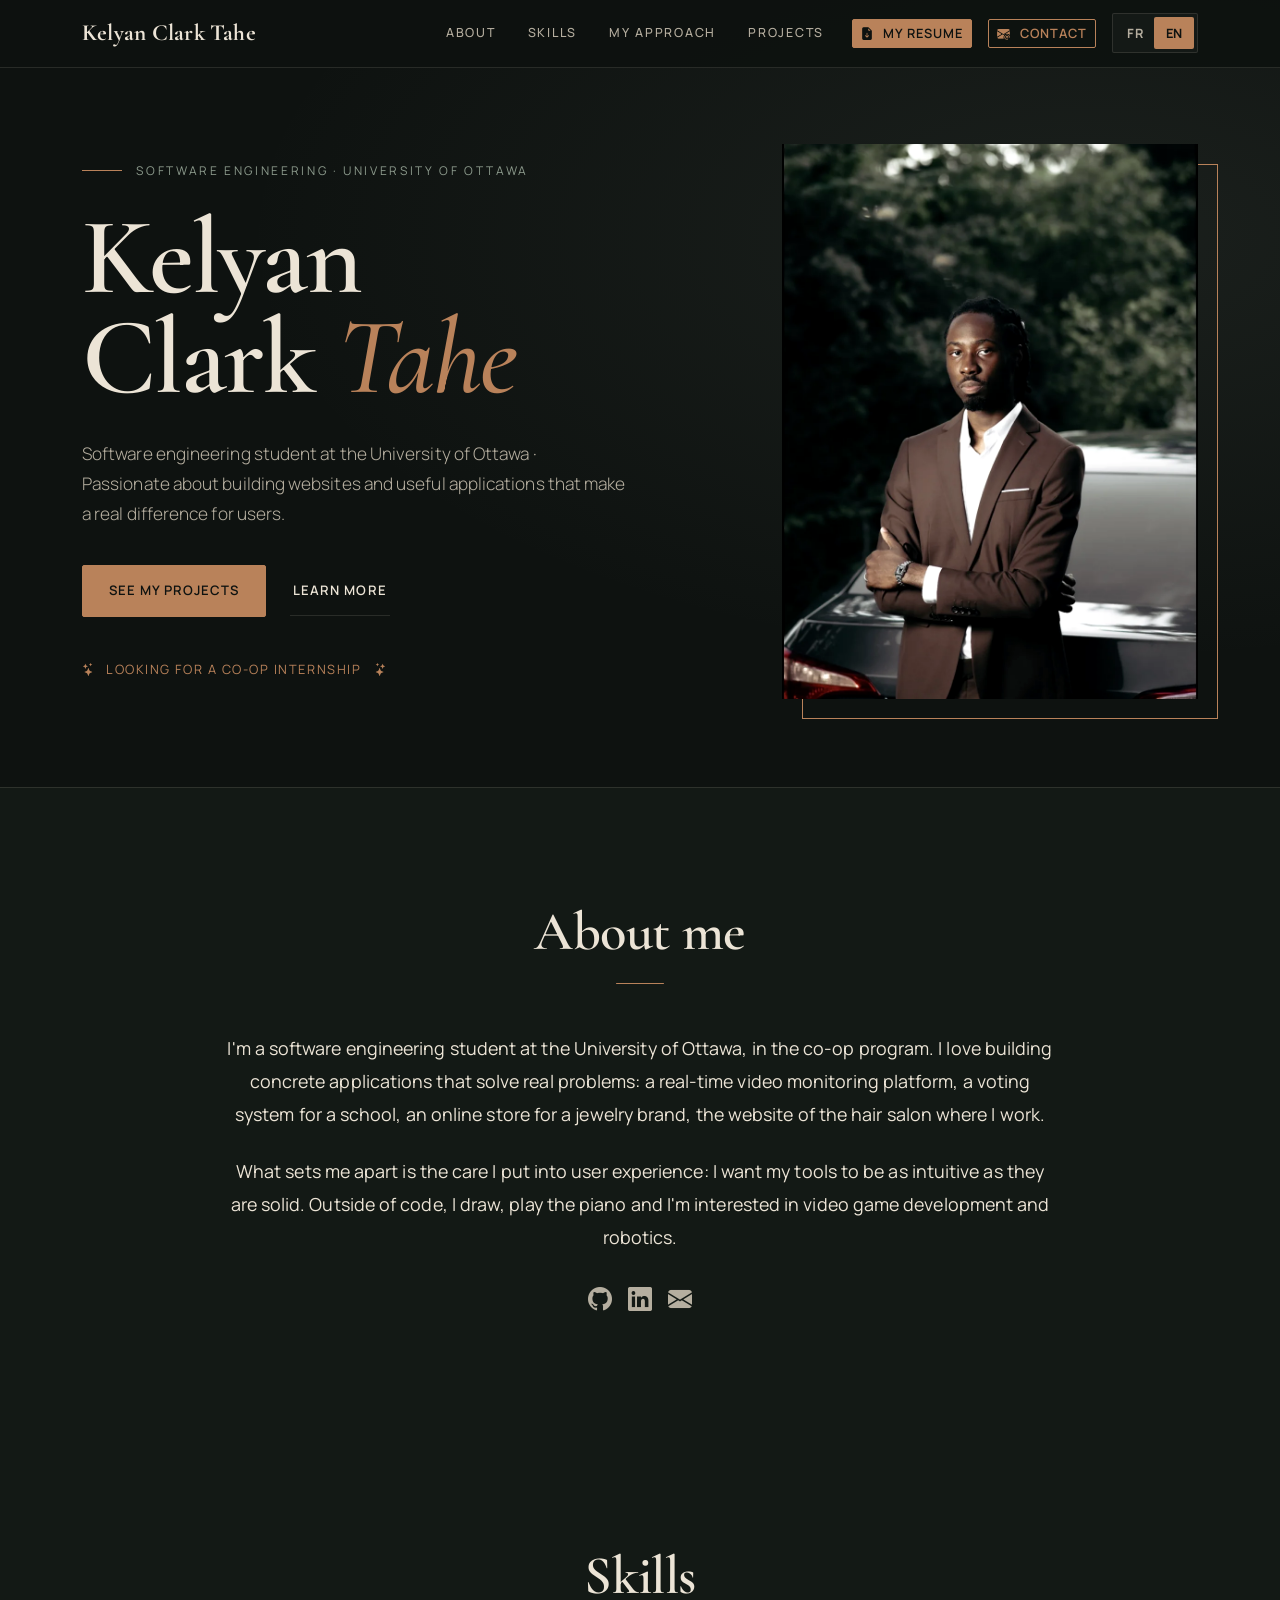
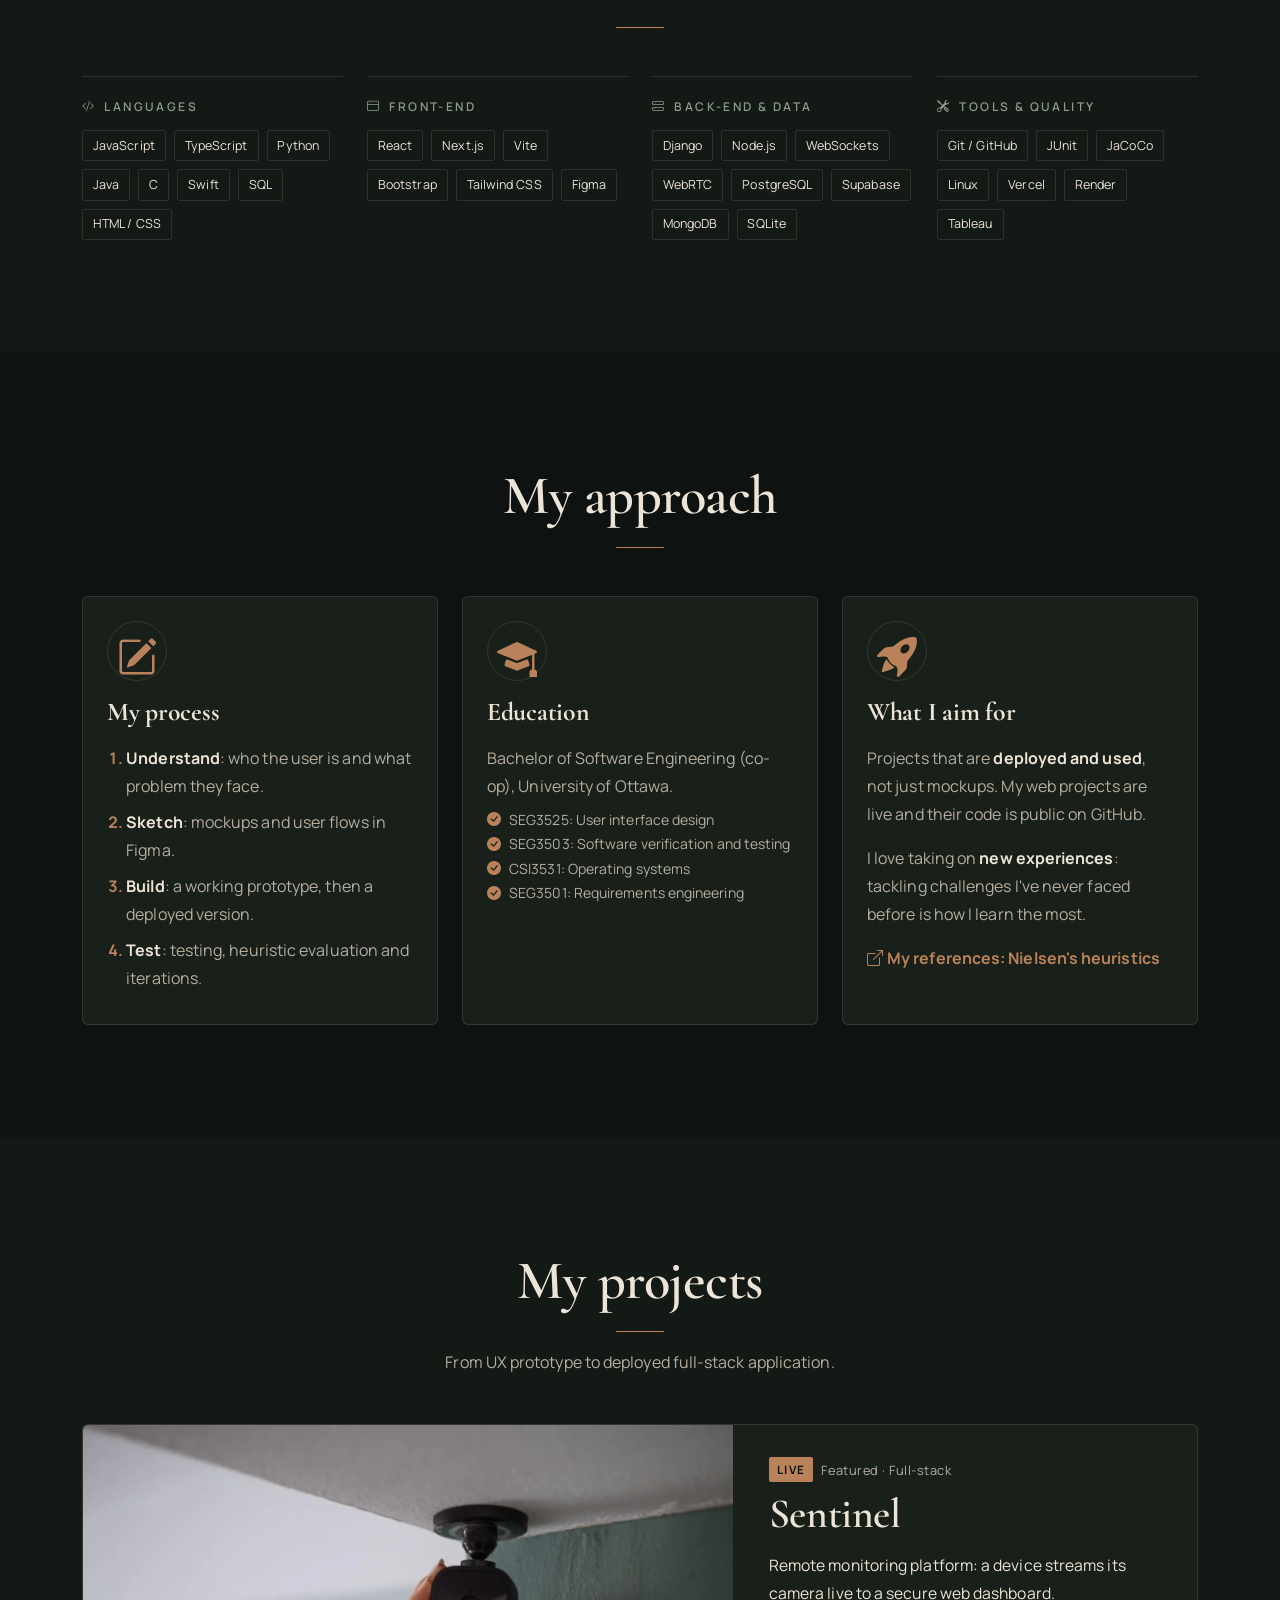
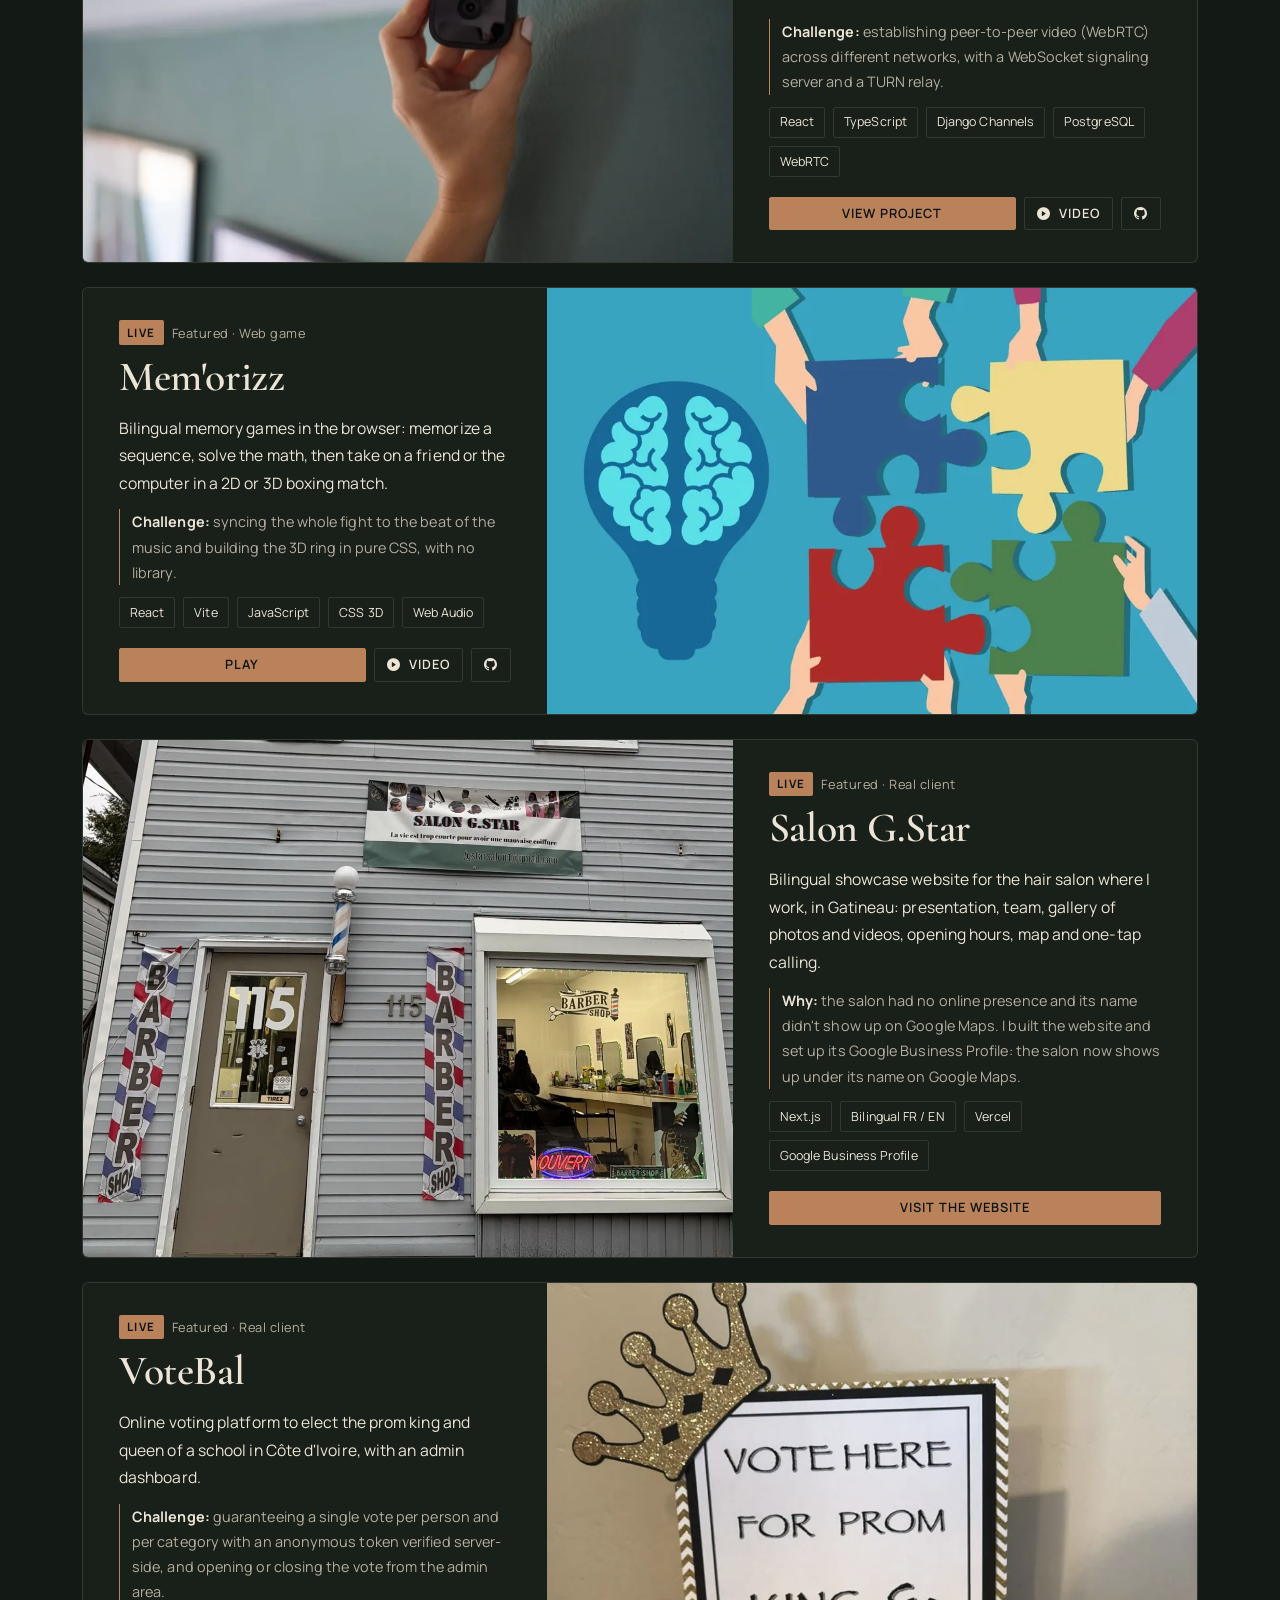
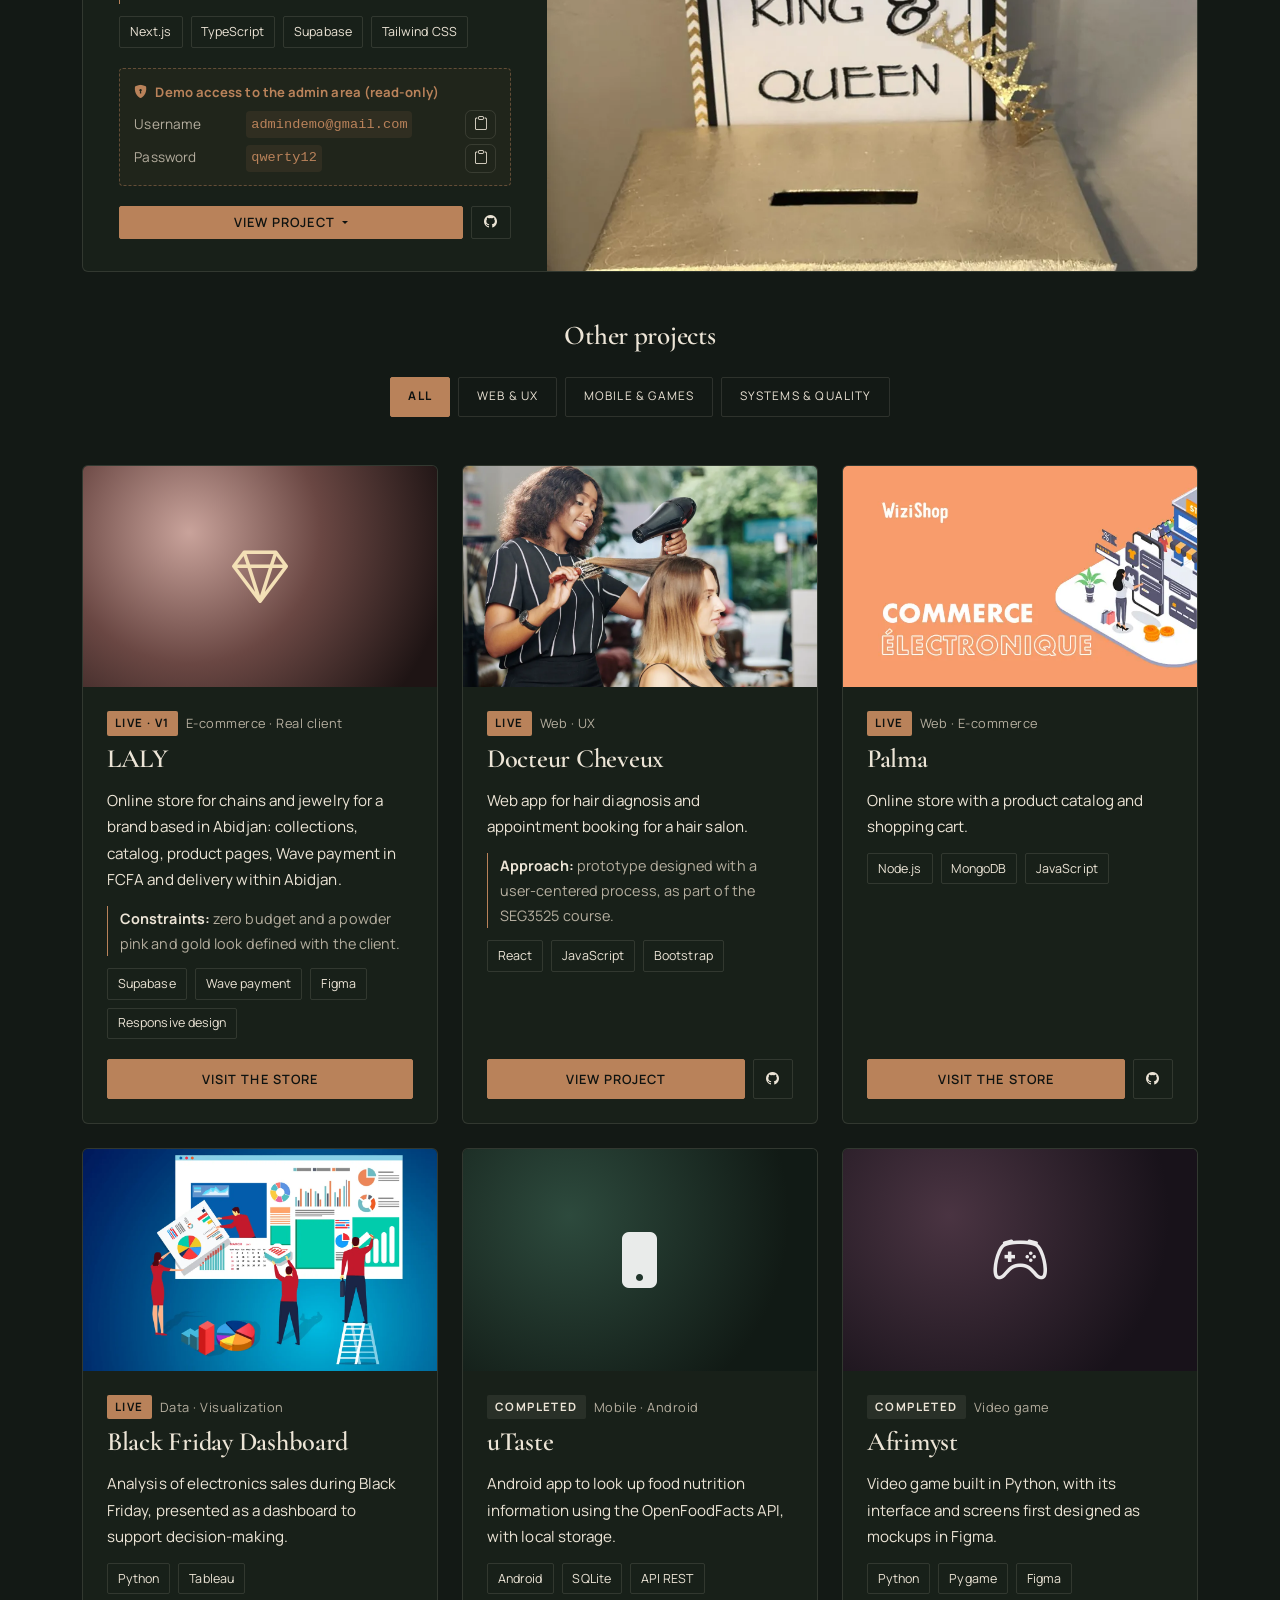
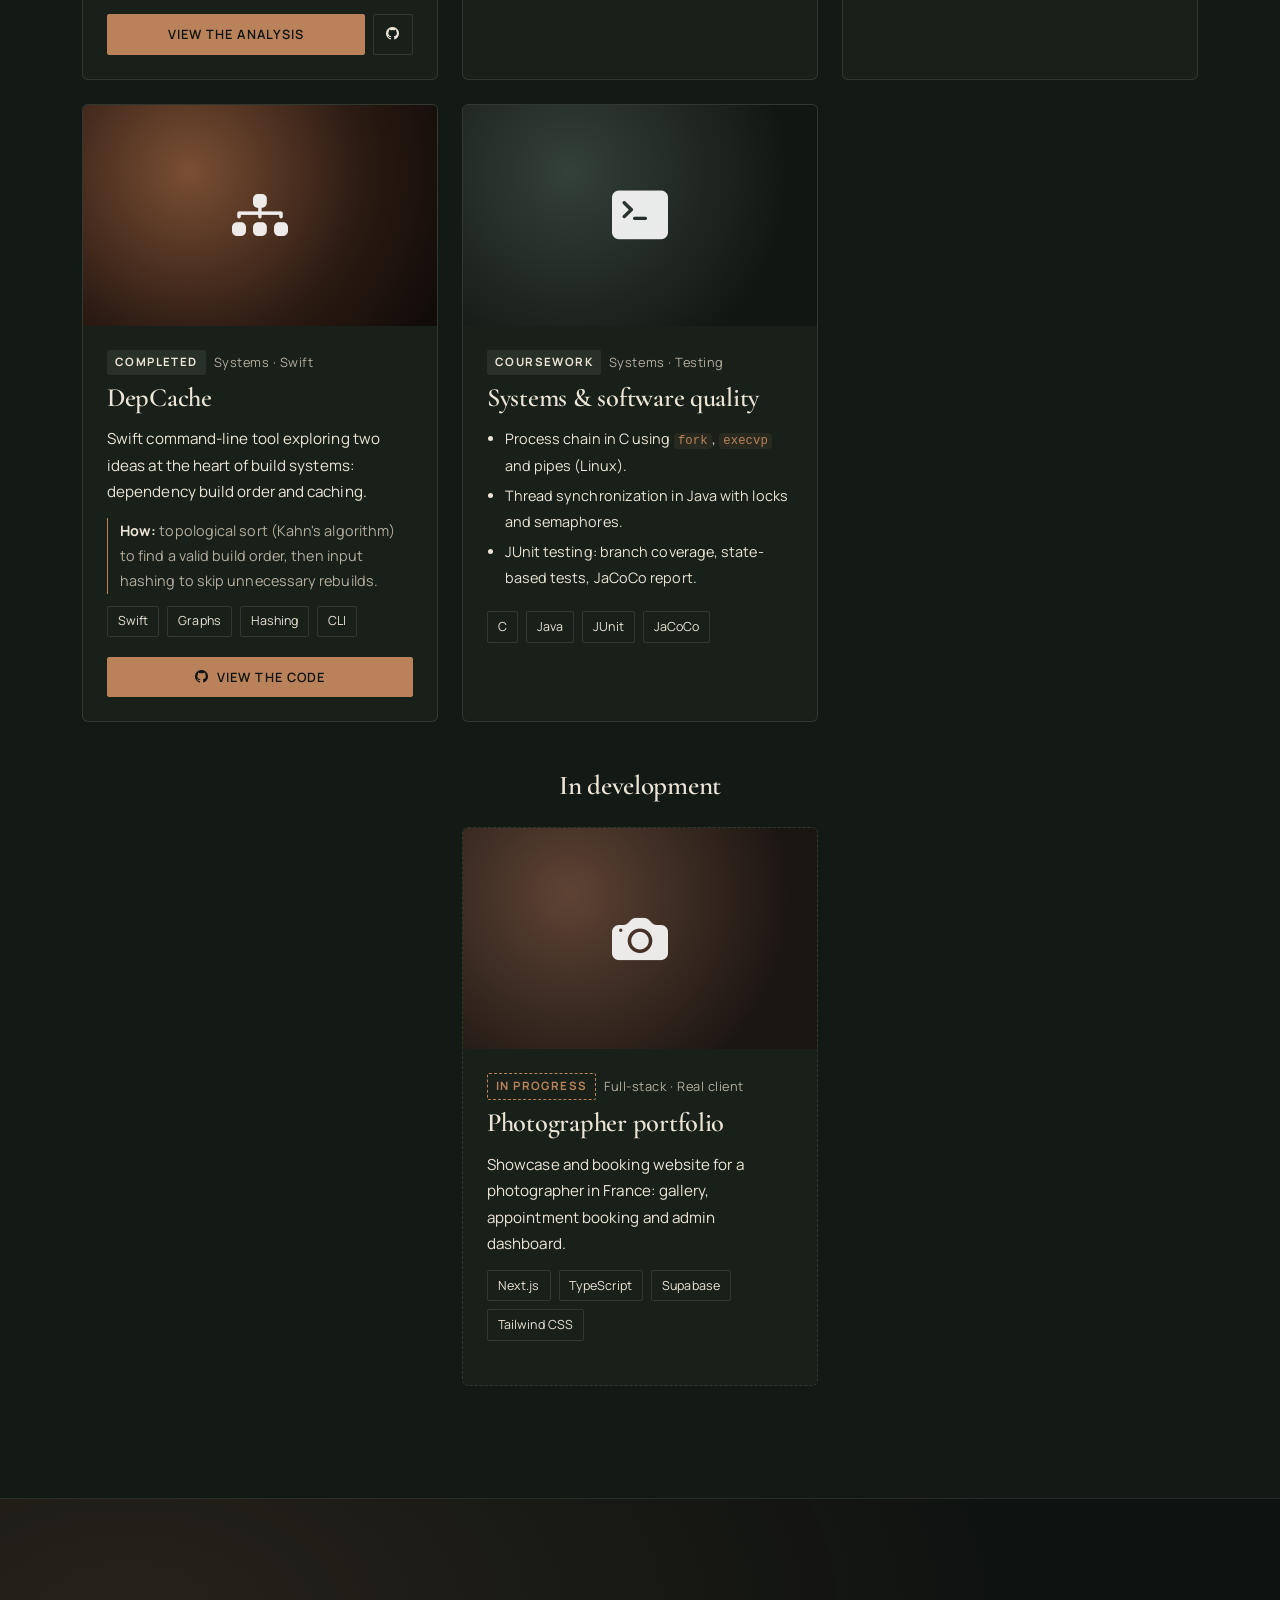
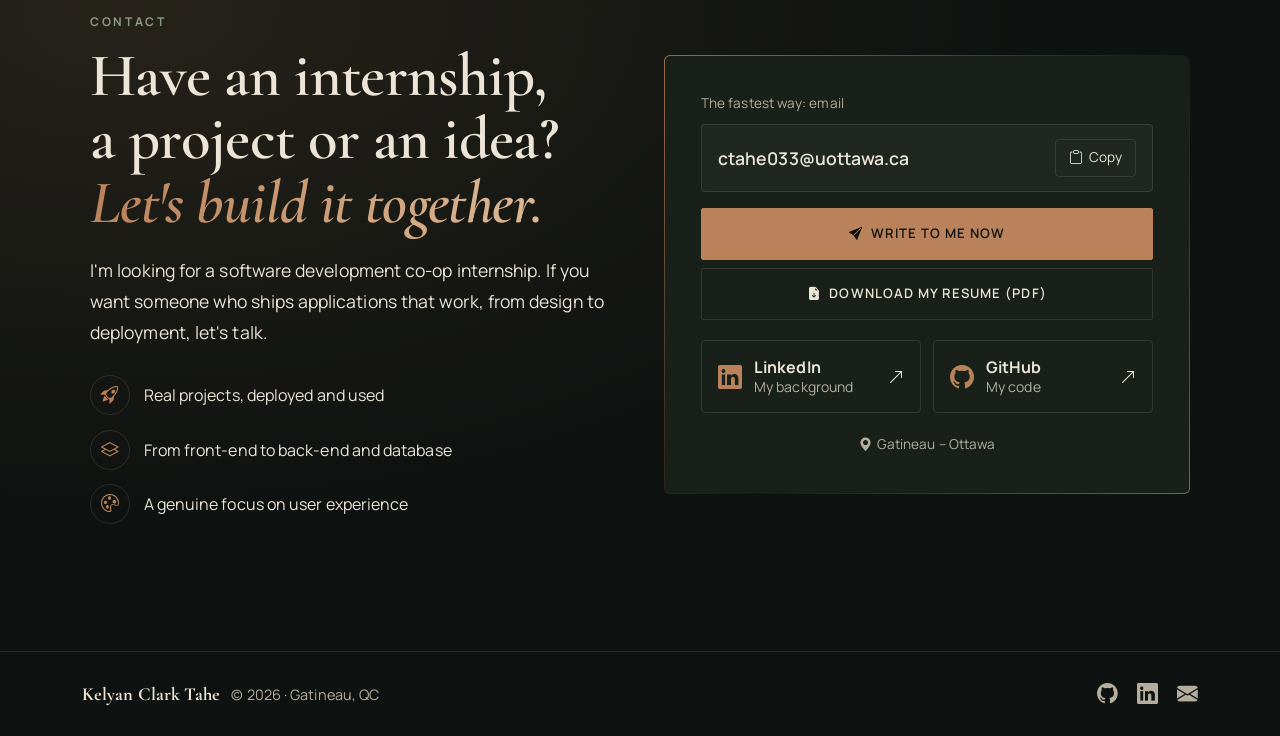
==== commit 3b21cad6: "Thème classe, nouveau portrait, CV, fiche Google du salon" ====
--- a/index.html
+++ b/index.html
@@ -7,8 +7,8 @@
   <meta name="author" content="Kelyan Clark Tahe">
   <meta property="og:title" content="Kelyan Clark Tahe — Portfolio">
   <meta property="og:description" content="Étudiant en génie logiciel (coop) à l'Université d'Ottawa. Projets web full-stack, temps réel et UI/UX.">
-  <meta property="og:image" content="assets/maphoto.jpg">
-  <meta name="theme-color" content="#261A1B">
+  <meta property="og:image" content="assets/portrait.webp">
+  <meta name="theme-color" content="#0E1210">
 
   <title>Kelyan Clark Tahe — Portfolio</title>
 
@@ -21,10 +21,11 @@
   <!-- ── Google Fonts ── -->
   <link rel="preconnect" href="https://fonts.googleapis.com">
   <link rel="preconnect" href="https://fonts.gstatic.com" crossorigin>
-  <link href="https://fonts.googleapis.com/css2?family=Playfair+Display:ital,wght@0,400..900;1,400..900&family=Inder&display=swap" rel="stylesheet">
+  <link href="https://fonts.googleapis.com/css2?family=Cormorant+Garamond:ital,wght@0,500;0,600;0,700;1,500;1,600&family=Manrope:wght@400;500;600;700&display=swap" rel="stylesheet">
 
   <!-- ── Mon CSS ── -->
   <link rel="stylesheet" href="css/style.css">
+  <link rel="stylesheet" href="css/theme-classe.css">
   <script>document.documentElement.classList.add('js');</script>
 </head>
 <body>
@@ -54,6 +55,11 @@
           <li class="nav-item"><a class="nav-link" href="#work" data-i18n="nav.work">Mon approche</a></li>
           <li class="nav-item"><a class="nav-link" href="#projects" data-i18n="nav.projects">Projets</a></li>
           <li class="nav-item">
+            <a class="btn btn-primary btn-sm ms-lg-2 mt-2 mt-lg-0" href="assets/cv/CV_Kelyan_Clark_Tahe_FR.pdf" download data-i18n-attr="href:cv.href" target="_blank" rel="noopener">
+              <i class="bi bi-file-earmark-arrow-down-fill me-2" aria-hidden="true"></i><span data-i18n="cv.nav">Mon CV</span>
+            </a>
+          </li>
+          <li class="nav-item">
             <a class="btn btn-outline-primary btn-sm ms-lg-2 my-2 my-lg-0" href="#contact">
               <i class="bi bi-envelope-at-fill me-2" aria-hidden="true"></i><span data-i18n="nav.contact">Contact</span>
             </a>
@@ -66,34 +72,35 @@
   <main id="main">
 
     <!-- ═════════════ HÉRO (version d'origine) ═════════════ -->
-    <section id="hero" class="min-vh-100 d-flex align-items-center">
+    <section id="hero" class="hero-classe">
       <div class="container">
-        <div class="row align-items-center g-4 g-lg-5">
+        <div class="hero-grid">
 
           <!-- Texte de présentation -->
-          <div class="col-lg-7">
-            <span class="hero-tag mb-3">
+          <div class="hero-copy">
+            <p class="hero-eyebrow"><span data-i18n="hero.eyebrow">Génie logiciel · Université d'Ottawa</span></p>
+            <h1 class="hero-name">Kelyan<br>Clark <em>Tahe</em></h1>
+            <p class="lead hero-lead" data-i18n="hero.lead">
+              Étudiant en génie logiciel à l'Université d'Ottawa ·
+              Passionné par la création de sites web et d'applications utiles qui impactent les utilisateurs.
+            </p>
+            <div class="hero-actions">
+              <a href="#projects" class="btn btn-primary btn-lg" data-i18n="hero.cta1">Voir mes projets</a>
+              <a href="#about" class="btn btn-quiet btn-lg" data-i18n="hero.cta2">En savoir plus</a>
+            </div>
+            <p class="hero-tag">
               <i class="bi bi-stars" aria-hidden="true"></i>
               <span data-i18n="hero.tag">À la recherche d'un stage coop</span>
               <i class="bi bi-stars" aria-hidden="true"></i>
-            </span>
-            <p class="text-primary fw-semibold mb-2" data-i18n="hero.hello">Salut, je suis</p>
-            <h1 class="display-3 fw-bold mb-3">Kelyan Clark Tahe</h1>
-            <p class="lead mb-4" data-i18n="hero.lead">
-              Étudiant en génie logiciel à l'Université d'Ottawa ·
-              Passionné par la création de sites web et d'applications utiles qui impactent les utilisateurs.
             </p>
-            <div class="d-flex flex-wrap gap-3">
-              <a href="#projects" class="btn btn-primary btn-lg" data-i18n="hero.cta1">Voir mes projets</a>
-              <a href="#about" class="btn btn-outline-light btn-lg" data-i18n="hero.cta2">En savoir plus</a>
-            </div>
-          </div>
-
-          <!-- Ma photo -->
-          <div class="col-lg-5 text-center hero-floating">
-            <img src="assets/maphoto.jpg" alt="Photo de Kelyan Clark Tahe" data-i18n-attr="alt:hero.photo"
-                 class="img-fluid rounded-circle shadow hero-floating" style="max-width:320px">
-          </div>
+          </div>
+
+          <!-- Portrait -->
+          <figure class="hero-portrait">
+            <div class="portrait-frame">
+              <img src="assets/portrait.webp" alt="Photo de Kelyan Clark Tahe" data-i18n-attr="alt:hero.photo" width="900" height="1330">
+            </div>
+          </figure>
 
         </div>
       </div>
@@ -111,9 +118,9 @@
           <div class="col-lg-9 mx-auto text-center reveal">
             <p class="fs-5 mb-4" data-i18n="about.p1">
               Je suis étudiant en génie logiciel à l'Université d'Ottawa, dans le programme coop.
-              J'aime construire des applications concrètes qui règlent de vrais problèmes :
+              J'aime construire des applications concrètes qui résolvent de vrais problèmes :
               une plateforme de surveillance vidéo en temps réel, un système de vote pour une école,
-              une boutique en ligne pour une marque de bijoux.
+              une boutique en ligne pour une marque de bijoux, le site du salon de coiffure où je travaille.
             </p>
             <p class="fs-5 mb-4" data-i18n="about.p2">
               Ce qui me distingue, c'est le soin que je porte à l'expérience utilisateur :
@@ -202,7 +209,7 @@
               <div class="feature-icon mb-3"><i class="bi bi-pencil-square fs-1" aria-hidden="true"></i></div>
               <h3 class="h5 fw-bold" data-i18n="work.process.title">Mon processus</h3>
               <ol class="process-list">
-                <li data-i18n="work.process.1"><strong>Comprendre</strong> : qui est l'usager et quel problème il vit.</li>
+                <li data-i18n="work.process.1"><strong>Comprendre</strong> : qui est l'utilisateur et quel problème il vit.</li>
                 <li data-i18n="work.process.2"><strong>Esquisser</strong> : maquettes et parcours dans Figma.</li>
                 <li data-i18n="work.process.3"><strong>Construire</strong> : prototype fonctionnel, puis version déployée.</li>
                 <li data-i18n="work.process.4"><strong>Tester</strong> : tests, évaluation heuristique et itérations.</li>
@@ -315,15 +322,40 @@
           </div>
         </article>
 
-        <!-- VoteBal -->
+        <!-- Salon G.Star (image à gauche) -->
         <article class="project-feature mb-4 reveal">
           <div class="row g-0">
             <div class="col-lg-7">
+              <a class="feature-media" href="https://gstarsalon.vercel.app/fr" target="_blank" rel="noopener" aria-label="Ouvrir le site du Salon G.Star" data-i18n-attr="aria-label:p.salon.open">
+                <img src="assets/salon-gstar.webp" alt="Devanture du Salon G.Star à Gatineau" data-i18n-attr="alt:p.salon.alt" width="1300" height="996" loading="lazy" decoding="async">
+              </a>
+            </div>
+            <div class="col-lg-5">
+              <div class="feature-body">
+                <div class="project-meta"><span class="status status-live" data-i18n="status.live">En ligne</span><span data-i18n="p.salon.cat">Projet phare · Client réel</span></div>
+                <h3 class="feature-title">Salon G.Star</h3>
+                <p data-i18n="p.salon.desc">Site vitrine bilingue du salon de coiffure où je travaille, à Gatineau : présentation, équipe, galerie de réalisations en photos et vidéos, horaires, carte et appel en un clic.</p>
+                <p class="project-highlight" data-i18n="p.salon.why"><strong>Pourquoi :</strong> le salon n'avait aucune présence en ligne et son nom n'apparaissait pas sur Google Maps. J'ai créé le site et mis en place sa fiche Google : le salon apparaît maintenant sous son nom sur Google Maps.</p>
+                <ul class="tech-list">
+                  <li>Next.js</li><li data-i18n="p.salon.t1">Bilingue FR / EN</li><li>Vercel</li><li>Google Business Profile</li>
+                </ul>
+                <div class="project-links">
+                  <a href="https://gstarsalon.vercel.app/fr" target="_blank" rel="noopener" class="btn btn-primary flex-fill" data-i18n="p.salon.btn">Voir le site</a>
+                </div>
+              </div>
+            </div>
+          </div>
+        </article>
+
+        <!-- VoteBal (image à droite sur ordinateur) -->
+        <article class="project-feature mb-4 reveal">
+          <div class="row g-0">
+            <div class="col-lg-7 order-lg-2">
               <a class="feature-media media-portrait" href="https://prom-vote-platform.vercel.app/vote" target="_blank" rel="noopener" aria-label="Ouvrir VoteBal" data-i18n-attr="aria-label:p.vote.open">
                 <img src="assets/votebal-urne.webp" alt="Urne de vote dorée pour élire le roi et la reine du bal" data-i18n-attr="alt:p.vote.alt" width="1000" height="1333" loading="lazy" decoding="async">
               </a>
             </div>
-            <div class="col-lg-5">
+            <div class="col-lg-5 order-lg-1">
               <div class="feature-body">
                 <div class="project-meta"><span class="status status-live" data-i18n="status.live">En ligne</span><span data-i18n="p.vote.cat">Projet phare · Client réel</span></div>
                 <h3 class="feature-title">VoteBal</h3>
@@ -332,6 +364,19 @@
                 <ul class="tech-list">
                   <li>Next.js</li><li>TypeScript</li><li>Supabase</li><li>Tailwind CSS</li>
                 </ul>
+                <div class="demo-creds">
+                  <p class="demo-creds-title"><i class="bi bi-shield-lock-fill me-2" aria-hidden="true"></i><span data-i18n="p.vote.demoTitle">Accès démo à l'espace admin (lecture seule)</span></p>
+                  <div class="demo-row">
+                    <span class="demo-label" data-i18n="p.vote.demoUser">Identifiant</span>
+                    <code>admindemo@gmail.com</code>
+                    <button type="button" class="copy-chip" data-copy="admindemo@gmail.com" aria-label="Copier l'identifiant" data-i18n-attr="aria-label:p.vote.copyUser"><i class="bi bi-clipboard" aria-hidden="true"></i></button>
+                  </div>
+                  <div class="demo-row">
+                    <span class="demo-label" data-i18n="p.vote.demoPass">Mot de passe</span>
+                    <code>qwerty12</code>
+                    <button type="button" class="copy-chip" data-copy="qwerty12" aria-label="Copier le mot de passe" data-i18n-attr="aria-label:p.vote.copyPass"><i class="bi bi-clipboard" aria-hidden="true"></i></button>
+                  </div>
+                </div>
                 <div class="project-links">
                   <!-- Menu à 2 choix : site de vote ou espace administrateur -->
                   <div class="dropdown flex-fill">
@@ -372,6 +417,27 @@
 
         <div class="row g-4 row-cols-1 row-cols-md-2 row-cols-lg-3" id="project-grid">
 
+          <!-- LALY -->
+          <div class="col project-item reveal" data-category="web">
+            <article class="project-card h-100">
+              <a class="project-cover cover-icon cover-laly" href="https://laly-boutique.vercel.app/" target="_blank" rel="noopener" aria-label="Ouvrir la boutique LALY" data-i18n-attr="aria-label:p.laly.open">
+                <i class="bi bi-gem" aria-hidden="true"></i>
+              </a>
+              <div class="project-body">
+                <div class="project-meta"><span class="status status-live" data-i18n="status.v1">En ligne · V1</span><span data-i18n="p.laly.cat">E-commerce · Client réel</span></div>
+                <h3>LALY</h3>
+                <p data-i18n="p.laly.desc">Boutique en ligne de chaînes et bijoux pour une marque basée à Abidjan : collections, catalogue, fiches produits, paiement par Wave en FCFA et livraison à Abidjan.</p>
+                <p class="project-highlight" data-i18n="p.laly.step"><strong>Contraintes :</strong> budget zéro et un univers rose poudré et or défini avec la cliente.</p>
+                <ul class="tech-list">
+                  <li>Supabase</li><li data-i18n="p.laly.t1">Paiement Wave</li><li>Figma</li><li data-i18n="p.laly.t2">Design responsive</li>
+                </ul>
+                <div class="project-links">
+                  <a href="https://laly-boutique.vercel.app/" target="_blank" rel="noopener" class="btn btn-primary flex-fill" data-i18n="p.palma.btn">Voir la boutique</a>
+                </div>
+              </div>
+            </article>
+          </div>
+
           <!-- Docteur Cheveux -->
           <div class="col project-item reveal" data-category="web">
             <article class="project-card h-100">
@@ -382,7 +448,7 @@
                 <div class="project-meta"><span class="status status-live" data-i18n="status.live">En ligne</span><span>Web · UX</span></div>
                 <h3>Docteur Cheveux</h3>
                 <p data-i18n="p.dc.desc">Application web de diagnostic capillaire et de prise de rendez-vous pour un salon de coiffure.</p>
-                <p class="project-highlight" data-i18n="p.dc.approach"><strong>Démarche :</strong> prototype conçu selon une démarche centrée sur l'usager, dans le cadre du cours SEG3525.</p>
+                <p class="project-highlight" data-i18n="p.dc.approach"><strong>Démarche :</strong> prototype conçu selon une démarche centrée sur l'utilisateur, dans le cadre du cours SEG3525.</p>
                 <ul class="tech-list">
                   <li>React</li><li>JavaScript</li><li>Bootstrap</li>
                 </ul>
@@ -517,24 +583,6 @@
         <!-- ── En cours ── -->
         <h3 class="subsection-title text-center mt-5 mb-4 reveal" data-i18n="projects.wip">En cours de développement</h3>
         <div class="row g-4 row-cols-1 row-cols-md-2 row-cols-lg-3 justify-content-center">
-
-          <!-- LALY -->
-          <div class="col reveal">
-            <article class="project-card project-card-wip h-100">
-              <div class="project-cover cover-icon cover-laly" aria-hidden="true">
-                <i class="bi bi-gem"></i>
-              </div>
-              <div class="project-body">
-                <div class="project-meta"><span class="status status-wip" data-i18n="status.design">En conception</span><span data-i18n="p.laly.cat">E-commerce · Client réel</span></div>
-                <h3>LALY</h3>
-                <p data-i18n="p.laly.desc">Boutique en ligne de chaînes et bijoux pour une marque basée à Abidjan : univers rose poudré et or, paiement mobile Wave en FCFA, catalogue produits, etc.</p>
-                <p class="project-highlight" data-i18n="p.laly.step"><strong>Étape actuelle :</strong> identité visuelle et mode de paiement validés avec la cliente ; maquettes et architecture en cours.</p>
-                <ul class="tech-list">
-                  <li>Figma</li><li data-i18n="p.laly.t1">Paiement Wave</li><li data-i18n="p.laly.t2">Design responsive</li><li>etc.</li>
-                </ul>
-              </div>
-            </article>
-          </div>
 
           <!-- Site du photographe -->
           <div class="col reveal">
@@ -592,6 +640,10 @@
                   <i class="bi bi-send-fill me-2" aria-hidden="true"></i><span data-i18n="contact.write">M'écrire maintenant</span>
                 </a>
 
+                <a href="assets/cv/CV_Kelyan_Clark_Tahe_FR.pdf" download data-i18n-attr="href:cv.href" target="_blank" rel="noopener" class="btn btn-ghost btn-lg w-100 mt-2">
+                  <i class="bi bi-file-earmark-arrow-down-fill me-2" aria-hidden="true"></i><span data-i18n="cv.download">Télécharger mon CV (PDF)</span>
+                </a>
+
                 <div class="contact-links">
                   <a href="https://linkedin.com/in/clark-tahe" target="_blank" rel="noopener" class="contact-link">
                     <i class="bi bi-linkedin" aria-hidden="true"></i>
--- a/css/style.css
+++ b/css/style.css
@@ -386,6 +386,34 @@
 .feature-body .tech-list { margin-bottom: 1.25rem; }
 .feature-body .project-links { flex-wrap: wrap; }
 
+/* ── Identifiants de démo (VoteBal) ── */
+.demo-creds {
+  margin-bottom: 1.25rem;
+  padding: 0.75rem 0.9rem;
+  border: 1px dashed rgba(242, 132, 92, 0.45);
+  border-radius: 0.75rem;
+  background: rgba(242, 132, 92, 0.06);
+}
+.demo-creds-title { font-size: 0.82rem !important; color: var(--color-primary) !important; margin-bottom: 0.4rem !important; font-weight: 700; }
+.demo-row { display: flex; align-items: center; gap: 0.5rem; font-size: 0.85rem; }
+.demo-row + .demo-row { margin-top: 0.3rem; }
+.demo-label { min-width: 6.5rem; color: var(--color-text-soft); }
+.demo-row code { font-size: 0.85rem; }
+.copy-chip {
+  margin-left: auto;
+  border: 1px solid var(--color-border);
+  background: transparent;
+  color: var(--color-text);
+  border-radius: 0.4rem;
+  padding: 0.1rem 0.45rem;
+  transition: border-color var(--transition), color var(--transition);
+}
+@media (max-width: 575.98px) {
+  .demo-label { min-width: 5.2rem; font-size: 0.8rem; }
+  .demo-row code { font-size: 0.78rem; overflow-wrap: anywhere; }
+}
+.copy-chip:hover, .copy-chip.copied { border-color: var(--color-primary); color: var(--color-primary); }
+
 /* ── Fenêtre vidéo ── */
 .video-modal {
   background: var(--color-deep);
@@ -486,6 +514,7 @@
 .cover-swift   { background: radial-gradient(circle at 30% 30%, #B5532E 0%, #4A2416 55%, #1C100C 95%); }
 .cover-systems { background: radial-gradient(circle at 30% 30%, #3F4A3A 0%, #141812 75%); }
 .cover-laly    { background: radial-gradient(circle at 30% 30%, #D8AFA7 0%, #7A4F4A 45%, #2A1A1A 90%); color: #F6E3B4; }
+.cover-salon   { background: radial-gradient(circle at 30% 30%, #6E4A3A 0%, #2B1D19 55%, #140E0C 100%); color: #F2C4A8; font-size: 5rem; }
 .cover-photo   { background: radial-gradient(circle at 30% 30%, #7A4A3A 0%, #261A1B 75%); }
 
 .project-body {
--- a/css/theme-classe.css
+++ b/css/theme-classe.css
@@ -0,0 +1,321 @@
+/* ══════════════════════════════════════════════════════════════════
+   THÈME « CLASSE » — Kelyan Clark Tahe
+   Se charge APRÈS style.css et ne fait que le surcharger.
+   Mise en page : éditoriale, beaucoup d'air, portrait en grand format,
+   palette tirée de la photo (vert forêt profond, ivoire, cognac du costume).
+══════════════════════════════════════════════════════════════════ */
+
+:root {
+  /* Palette */
+  --ink:          #0E1210;   /* fond : vert forêt presque noir      */
+  --ink-2:        #131915;   /* sections alternées                   */
+  --surface:      #182019;   /* cartes                               */
+  --ivory:        #ECE4D6;   /* texte principal                      */
+  --ivory-soft:   #B5AE9F;   /* texte secondaire                     */
+  --cognac:       #B9825A;   /* accent, la couleur du costume        */
+  --cognac-deep:  #94653F;   /* survol                               */
+  --sage:         #8C9A8C;   /* petites étiquettes                   */
+  --line:         rgba(236, 228, 214, 0.12);
+
+  /* Typographie */
+  --font-display: 'Cormorant Garamond', 'Times New Roman', serif;
+  --font-text:    'Manrope', 'Segoe UI', system-ui, sans-serif;
+
+  /* On redirige les variables de style.css vers la nouvelle palette */
+  --color-primary:      var(--cognac);
+  --color-primary-dark: var(--cognac-deep);
+  --color-dark:         var(--ink);
+  --color-dark-alt:     var(--ink-2);
+  --color-deep:         var(--surface);
+  --color-text:         var(--ivory);
+  --color-text-muted:   var(--ivory-soft);
+  --color-text-soft:    var(--ivory-soft);
+  --color-heading:      var(--ivory);
+  --color-border:       var(--line);
+  --font-heading:       var(--font-display);
+  --font-body:          var(--font-text);
+  --radius-card:        6px;
+  --shadow-card:        none;
+  --section-padding:    7rem 0;
+
+  color-scheme: dark;
+}
+
+body {
+  background: var(--ink);
+  color: var(--ivory);
+  font-size: 1rem;
+  letter-spacing: 0.005em;
+}
+
+h1, h2, h3 { font-weight: 600; letter-spacing: -0.01em; text-wrap: balance; }
+::selection { background: var(--cognac); color: var(--ink); }
+::-webkit-scrollbar-thumb { background: var(--cognac-deep); }
+
+/* ── Boutons : sobres, angles nets, petites capitales ── */
+.btn { border-radius: 2px; letter-spacing: 0.08em; text-transform: uppercase; font-size: 0.8rem; font-weight: 600; }
+.btn-lg { padding: 0.95rem 1.6rem; font-size: 0.82rem; }
+.btn-primary,
+.btn-primary:focus { background-color: var(--cognac) !important; border-color: var(--cognac) !important; color: var(--ink) !important; }
+.btn-primary:hover { background-color: var(--ivory) !important; border-color: var(--ivory) !important; color: var(--ink) !important; }
+.btn-outline-primary { border-color: var(--cognac); color: var(--cognac); }
+.btn-outline-primary:hover { background: var(--cognac); color: var(--ink); }
+.btn-ghost { border-color: var(--line); color: var(--ivory); }
+.btn-ghost:hover { border-color: var(--cognac); color: var(--cognac); }
+.btn-quiet {
+  border: 0;
+  border-bottom: 1px solid var(--line);
+  border-radius: 0;
+  color: var(--ivory);
+  padding-left: 0.2rem;
+  padding-right: 0.2rem;
+}
+.btn-quiet:hover { color: var(--cognac); border-bottom-color: var(--cognac); }
+.btn:focus, .btn.show { box-shadow: 0 0 0 0.2rem rgba(185, 130, 90, 0.35) !important; }
+
+/* ── Navigation ── */
+#main-nav { background: rgba(14, 18, 16, 0.96); border-bottom: 1px solid var(--line); }
+.navbar-brand {
+  font-family: var(--font-display);
+  font-weight: 600;
+  font-size: 1.45rem;
+  color: var(--ivory) !important;
+  letter-spacing: 0.01em;
+}
+.nav-link {
+  font-size: 0.78rem;
+  text-transform: uppercase;
+  letter-spacing: 0.14em;
+  color: var(--ivory-soft) !important;
+}
+.nav-link:hover { color: var(--ivory) !important; }
+.lang-btn.active { background: var(--cognac); color: var(--ink); }
+.lang-switch { border-radius: 2px; }
+.lang-btn { border-radius: 2px; }
+
+/* ══════════════ HÉRO ÉDITORIAL ══════════════ */
+#hero.hero-classe {
+  min-height: 0;
+  padding: calc(var(--nav-height) + 4.5rem) 0 5.5rem;
+  background:
+    radial-gradient(ellipse at 85% 30%, rgba(140, 154, 140, 0.10) 0%, transparent 55%),
+    var(--ink);
+  text-align: left;
+}
+
+.hero-grid {
+  display: grid;
+  grid-template-columns: minmax(0, 1.15fr) minmax(0, 0.85fr);
+  gap: clamp(2.5rem, 6vw, 6rem);
+  align-items: center;
+}
+
+.hero-copy { min-width: 0; }
+
+.hero-eyebrow {
+  display: flex;
+  align-items: center;
+  gap: 0.9rem;
+  font-size: 0.75rem;
+  letter-spacing: 0.22em;
+  text-transform: uppercase;
+  color: var(--sage);
+  margin-bottom: 1.6rem;
+}
+.hero-eyebrow::before { content: ""; width: 2.5rem; height: 1px; background: var(--cognac); }
+
+.hero-name {
+  font-family: var(--font-display);
+  font-weight: 600;
+  font-size: clamp(3.4rem, 8.5vw, 7rem) !important;
+  line-height: 0.92;
+  letter-spacing: -0.02em;
+  margin-bottom: 2rem;
+}
+.hero-name em { font-style: italic; font-weight: 500; color: var(--cognac); }
+
+#hero .hero-lead {
+  color: var(--ivory-soft);
+  font-size: 1.08rem;
+  line-height: 1.75;
+  max-width: 34rem;
+  margin-bottom: 2.2rem;
+}
+
+.hero-actions { display: flex; flex-wrap: wrap; align-items: center; gap: 1.5rem; }
+
+/* L'étiquette « stage coop » devient une signature discrète */
+#hero .hero-tag {
+  display: inline-flex;
+  align-items: center;
+  gap: 0.6rem;
+  margin: 2.6rem 0 0;
+  padding: 0;
+  background: none;
+  font-size: 0.8rem;
+  letter-spacing: 0.12em;
+  text-transform: uppercase;
+  color: var(--cognac);
+}
+
+/* Portrait encadré, avec un filet cognac décalé */
+.hero-portrait {
+  position: relative;
+  margin: 0;
+  justify-self: end;
+  width: min(100%, 26rem);
+}
+.portrait-frame { position: relative; }
+.portrait-frame::before {
+  content: "";
+  position: absolute;
+  inset: 1.25rem -1.25rem -1.25rem 1.25rem;
+  border: 1px solid var(--cognac);
+  pointer-events: none;
+}
+.hero-portrait img {
+  position: relative;
+  display: block;
+  width: 100%;
+  max-width: 100%;
+  aspect-ratio: 3 / 4;
+  object-fit: cover;
+  object-position: center 28%;
+  filter: saturate(0.92) contrast(1.03);
+}
+.hero-portrait figcaption {
+  position: relative;
+  margin-top: 2rem;
+  font-size: 0.72rem;
+  letter-spacing: 0.22em;
+  text-transform: uppercase;
+  color: var(--sage);
+  text-align: right;
+}
+
+/* ══════════════ SECTIONS ══════════════ */
+#about { background: var(--ink-2); border-top: 1px solid var(--line); }
+.bg-section-alt { background: var(--ink-2); }
+
+.section-title {
+  font-family: var(--font-display);
+  font-weight: 600;
+  font-size: clamp(2.3rem, 4.5vw, 3.4rem);
+}
+.section-divider { width: 3rem; height: 1px; background: var(--cognac); margin-top: 1.1rem; }
+.section-subtitle { color: var(--ivory-soft); }
+.subsection-title { font-family: var(--font-display); font-size: 1.7rem; font-weight: 600; color: var(--ivory); }
+
+#about .fs-5 { font-size: 1.12rem !important; line-height: 1.85; color: var(--ivory); }
+.social-link { color: var(--ivory-soft); }
+.social-link:hover { color: var(--cognac); }
+
+/* Compétences */
+.skill-group { background: transparent; border: 0; border-top: 1px solid var(--line); border-radius: 0; padding: 1.4rem 0 0; }
+.skill-group h3 { color: var(--sage); font-size: 0.75rem; letter-spacing: 0.2em; text-transform: uppercase; font-weight: 600; }
+.tech-list li { border-radius: 2px; border-color: var(--line); background: transparent; font-size: 0.78rem; color: var(--ivory); }
+
+/* Approche */
+.feature-card {
+  background: var(--surface);
+  border: 1px solid var(--line);
+  border-radius: var(--radius-card);
+  box-shadow: none;
+}
+.feature-card:hover { transform: translateY(-4px); border-color: rgba(185, 130, 90, 0.5); }
+.feature-card h3 { font-family: var(--font-display); font-size: 1.6rem !important; color: var(--ivory) !important; }
+.feature-icon { background: transparent; border: 1px solid var(--line); border-radius: 50%; }
+.feature-card .feature-icon i,
+.feature-card .bi-check-circle-fill,
+.feature-card a { color: var(--cognac) !important; }
+.feature-card p, .feature-card li { color: var(--ivory-soft); }
+.feature-card strong { color: var(--ivory); }
+.process-list li::marker { color: var(--cognac); }
+
+/* ══════════════ PROJETS ══════════════ */
+.project-feature {
+  background: var(--surface);
+  border: 1px solid var(--line);
+  border-radius: var(--radius-card);
+  box-shadow: none;
+}
+.project-feature:hover { border-color: rgba(185, 130, 90, 0.55); }
+.feature-title { font-family: var(--font-display); color: var(--ivory); font-size: clamp(2rem, 3.4vw, 2.6rem); font-weight: 600; }
+.feature-media img { filter: saturate(0.9); }
+
+.project-card { background: var(--surface); border: 1px solid var(--line); border-radius: var(--radius-card); box-shadow: none; }
+.project-card:hover { border-color: rgba(185, 130, 90, 0.55); transform: translateY(-4px); }
+.project-body h3 { font-family: var(--font-display); font-size: 1.65rem; font-weight: 600; }
+.project-card-wip { border-style: dashed; }
+
+.project-meta { letter-spacing: 0.04em; }
+.status { border-radius: 2px; letter-spacing: 0.12em; font-weight: 700; }
+.status-live { background: var(--cognac); color: var(--ink); }
+.status-done { background: rgba(236, 228, 214, 0.08); color: var(--ivory); }
+.status-wip  { border: 1px dashed var(--cognac); color: var(--cognac); }
+
+.project-highlight { border-left: 1px solid var(--cognac); color: var(--ivory-soft) !important; }
+.project-highlight strong { color: var(--ivory); }
+
+.filter-btn { border-radius: 2px; text-transform: uppercase; letter-spacing: 0.1em; font-size: 0.74rem; padding: 0.55rem 1.1rem; }
+.filter-btn.active { background: var(--cognac); border-color: var(--cognac); color: var(--ink); }
+
+.demo-creds { border-radius: 4px; border-color: rgba(185, 130, 90, 0.45); background: rgba(185, 130, 90, 0.05); }
+.demo-creds-title { color: var(--cognac) !important; }
+code { color: var(--cognac); background: rgba(185, 130, 90, 0.1); }
+
+.cover-mobile  { background: radial-gradient(circle at 30% 30%, #2D4A3D 0%, #111A15 75%); }
+.cover-game    { background: radial-gradient(circle at 30% 30%, #4A3442 0%, #18121A 75%); }
+.cover-systems { background: radial-gradient(circle at 30% 30%, #34403A 0%, #121613 75%); }
+.cover-swift   { background: radial-gradient(circle at 30% 30%, #7A4E33 0%, #2A1A12 60%, #120C09 95%); }
+.cover-laly    { background: radial-gradient(circle at 30% 30%, #C9A39B 0%, #6A4743 45%, #1E1414 90%); color: #F3E0B6; }
+.cover-photo   { background: radial-gradient(circle at 30% 30%, #5E4334 0%, #1C1612 75%); }
+
+/* ══════════════ CONTACT ══════════════ */
+.contact-section {
+  background:
+    radial-gradient(ellipse at 10% 15%, rgba(185, 130, 90, 0.14) 0%, transparent 55%),
+    var(--ink);
+  border-top: 1px solid var(--line);
+}
+.contact-kicker { color: var(--sage); letter-spacing: 0.22em; font-size: 0.75rem; }
+.contact-title { font-family: var(--font-display); font-weight: 600; font-size: clamp(2.4rem, 5vw, 3.8rem); line-height: 1.05; }
+.contact-title span {
+  background: linear-gradient(90deg, var(--cognac), #DDB894);
+  -webkit-background-clip: text;
+  background-clip: text;
+  color: transparent;
+}
+.contact-points i { background: transparent; border: 1px solid var(--line); color: var(--cognac); border-radius: 50%; }
+.contact-card {
+  background:
+    linear-gradient(var(--surface), var(--surface)) padding-box,
+    linear-gradient(135deg, rgba(185, 130, 90, 0.8), rgba(185, 130, 90, 0.05) 55%, rgba(221, 184, 148, 0.5)) border-box;
+  border-radius: var(--radius-card);
+  box-shadow: none;
+}
+.email-row, .contact-link, .copy-btn { border-radius: 4px; }
+.contact-link > i:first-child { color: var(--cognac); }
+
+footer { background: var(--ink); border-top: 1px solid var(--line); }
+footer .text-primary { font-family: var(--font-display); font-size: 1.15rem; color: var(--ivory) !important; }
+
+.video-modal { border-radius: var(--radius-card); }
+
+/* ══════════════ RESPONSIVE ══════════════ */
+@media (max-width: 991.98px) {
+  .hero-grid { grid-template-columns: 1fr; }
+  .hero-portrait { justify-self: start; width: min(88%, 24rem); }
+}
+
+@media (max-width: 768px) {
+  :root { --section-padding: 4.5rem 0; }
+  #hero.hero-classe { text-align: left; padding: calc(var(--nav-height) + 2.5rem) 0 4.5rem; }
+  #hero .hero-lead { margin: 0 0 2rem; }
+  #hero .d-flex { justify-content: flex-start; }
+  .hero-actions { gap: 1rem; }
+}
+
+@media (prefers-reduced-motion: reduce) {
+  .feature-card:hover, .project-card:hover { transform: none; }
+}
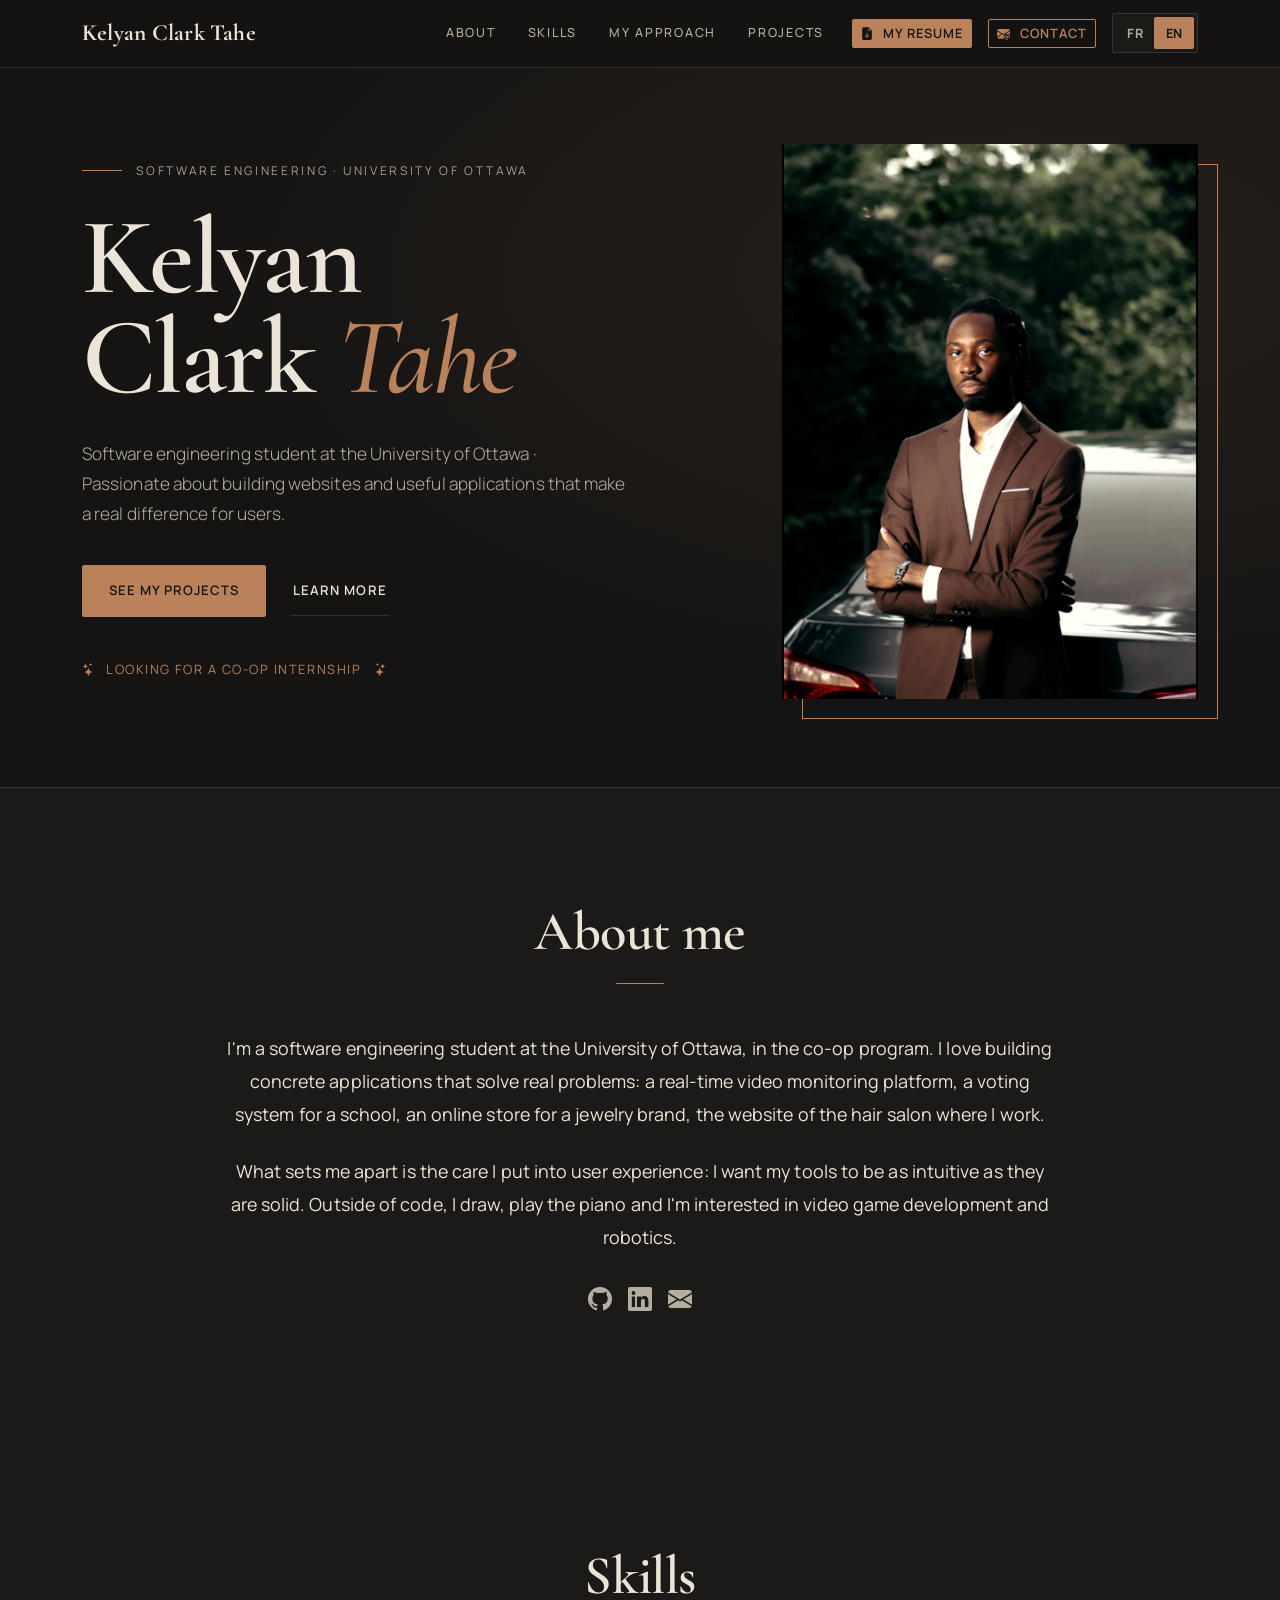
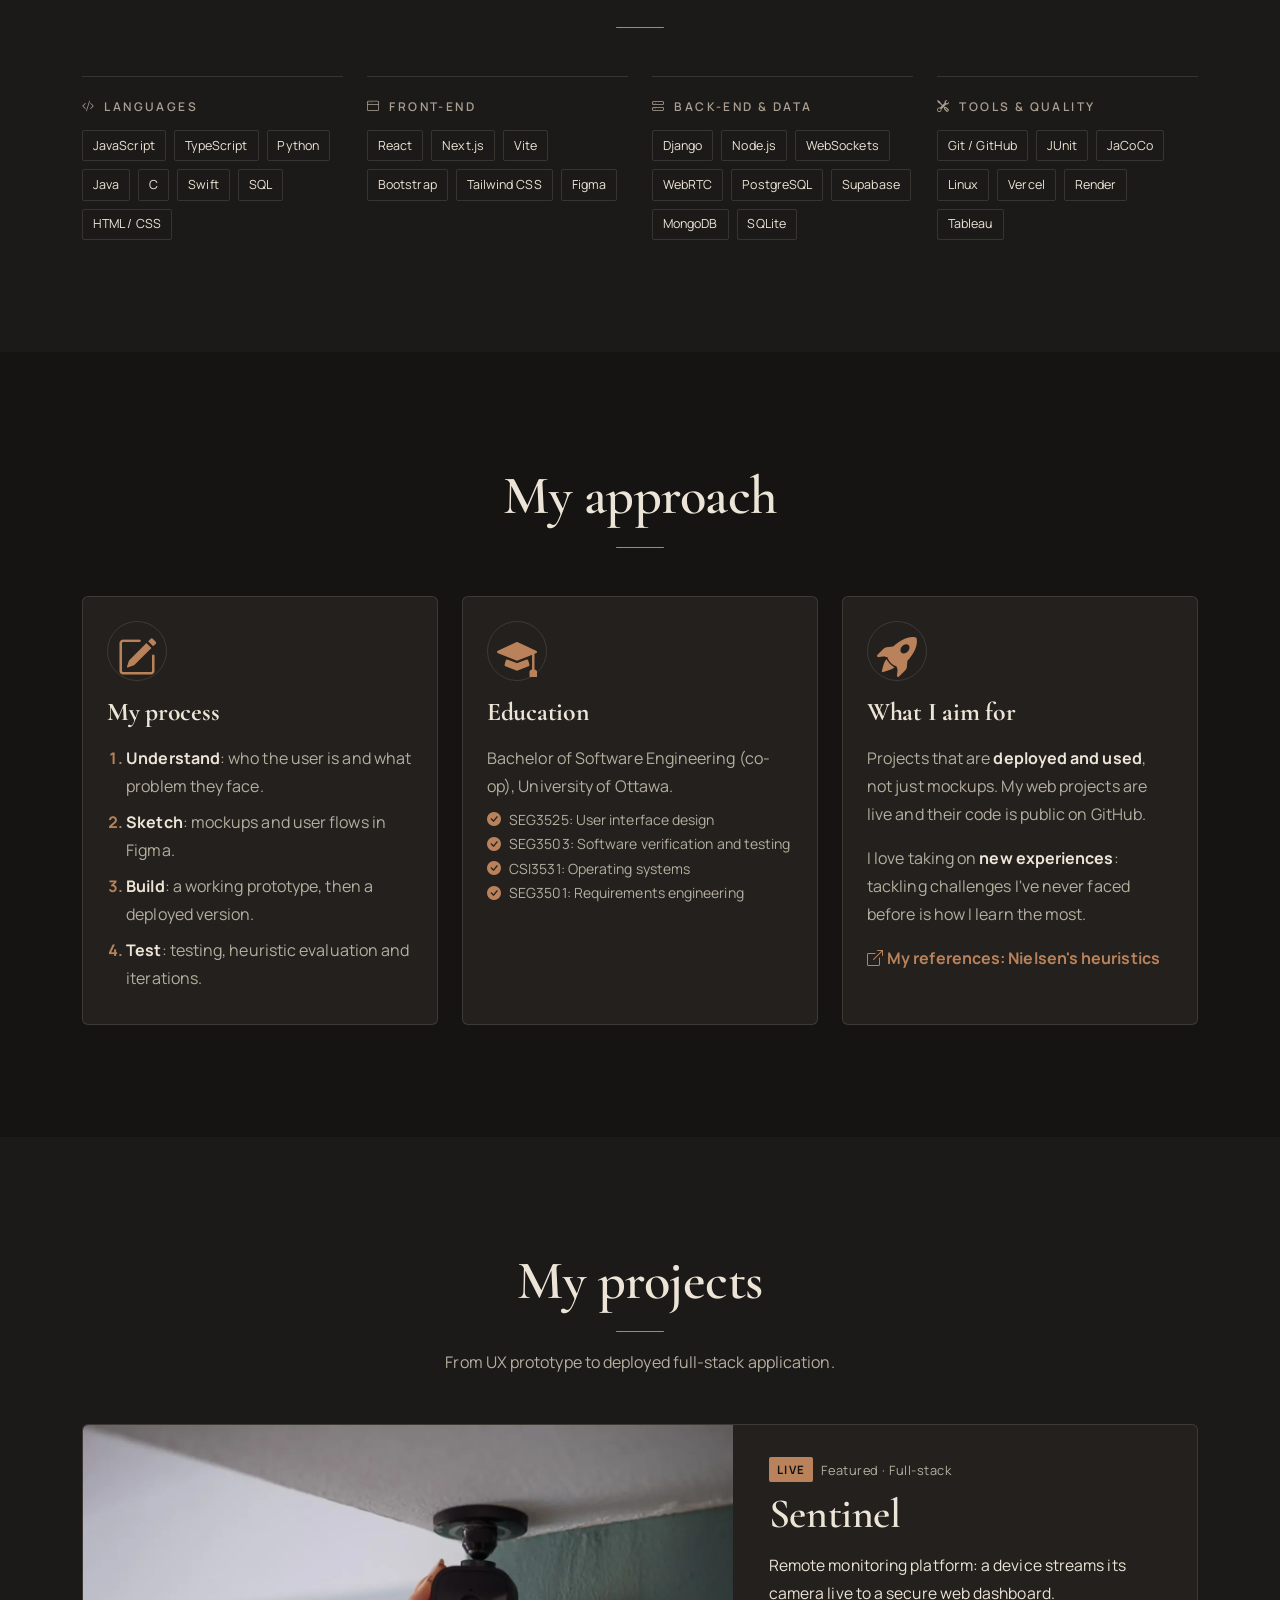
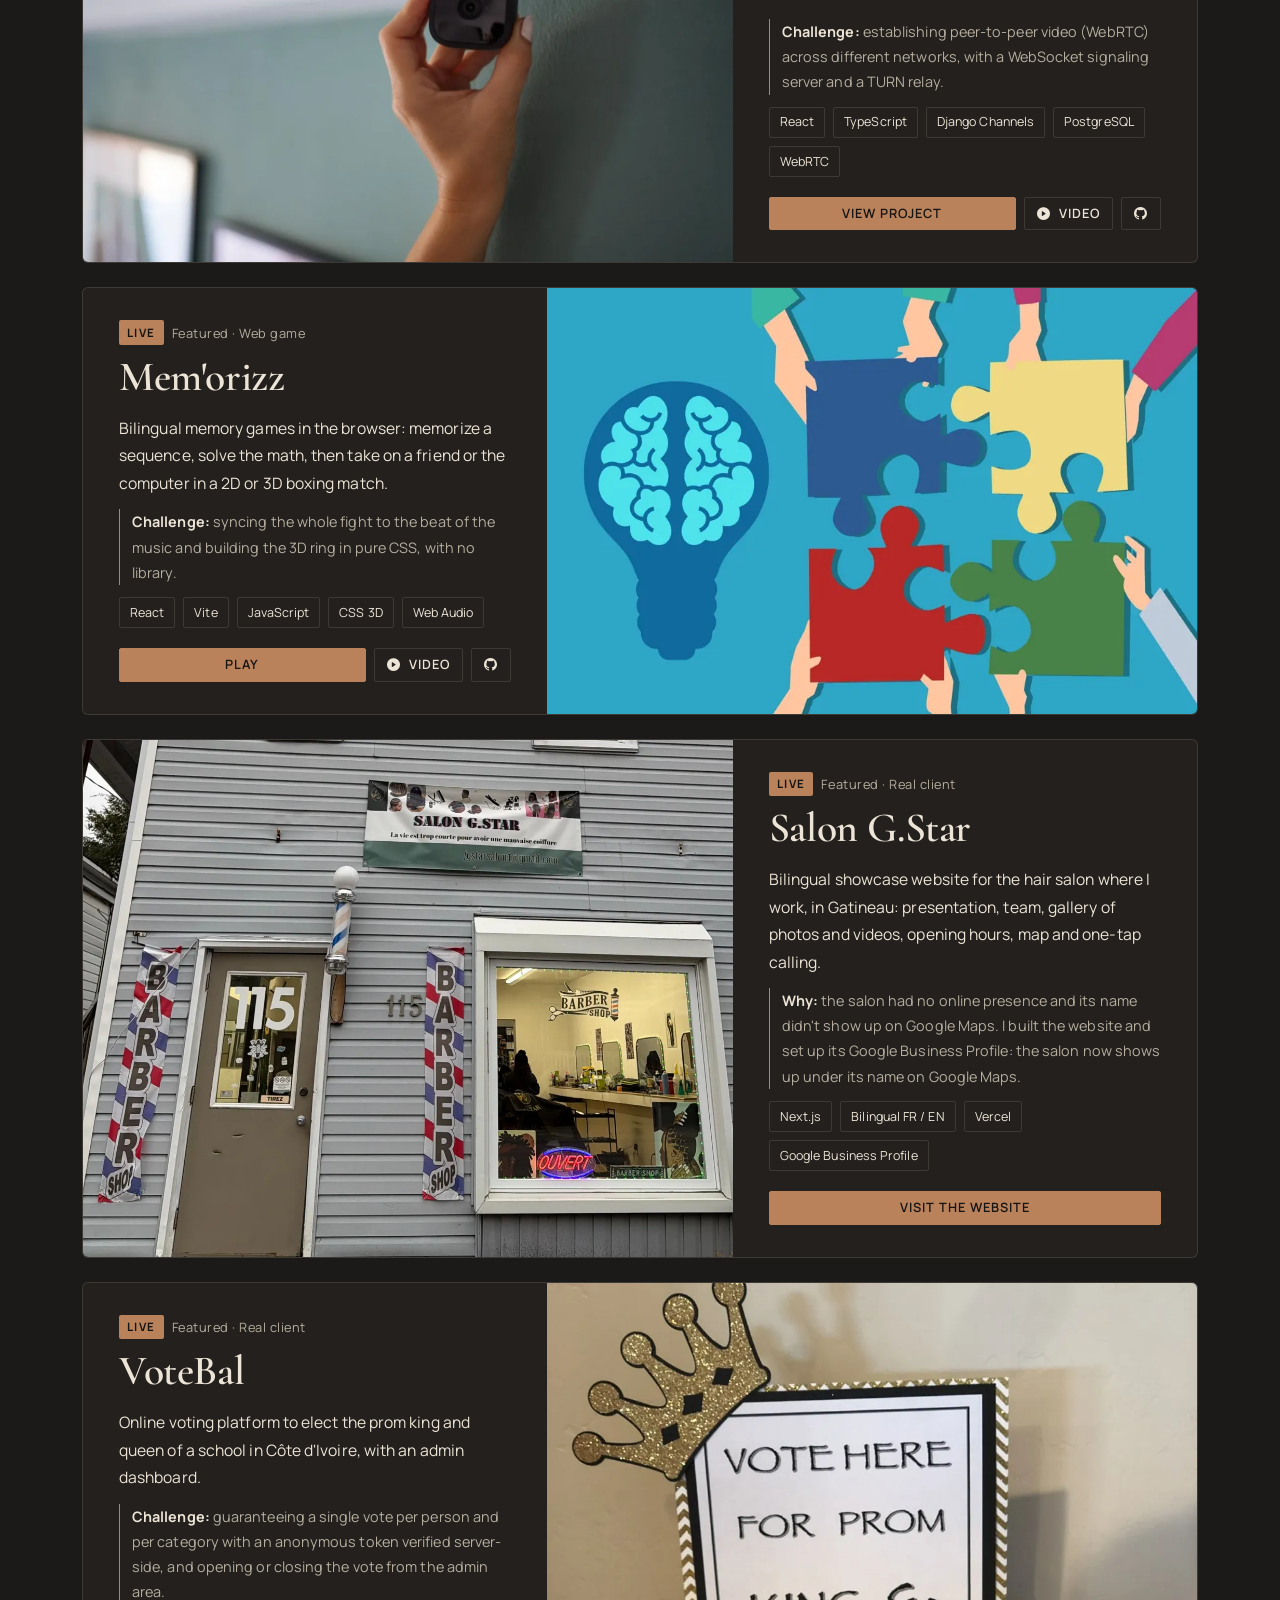
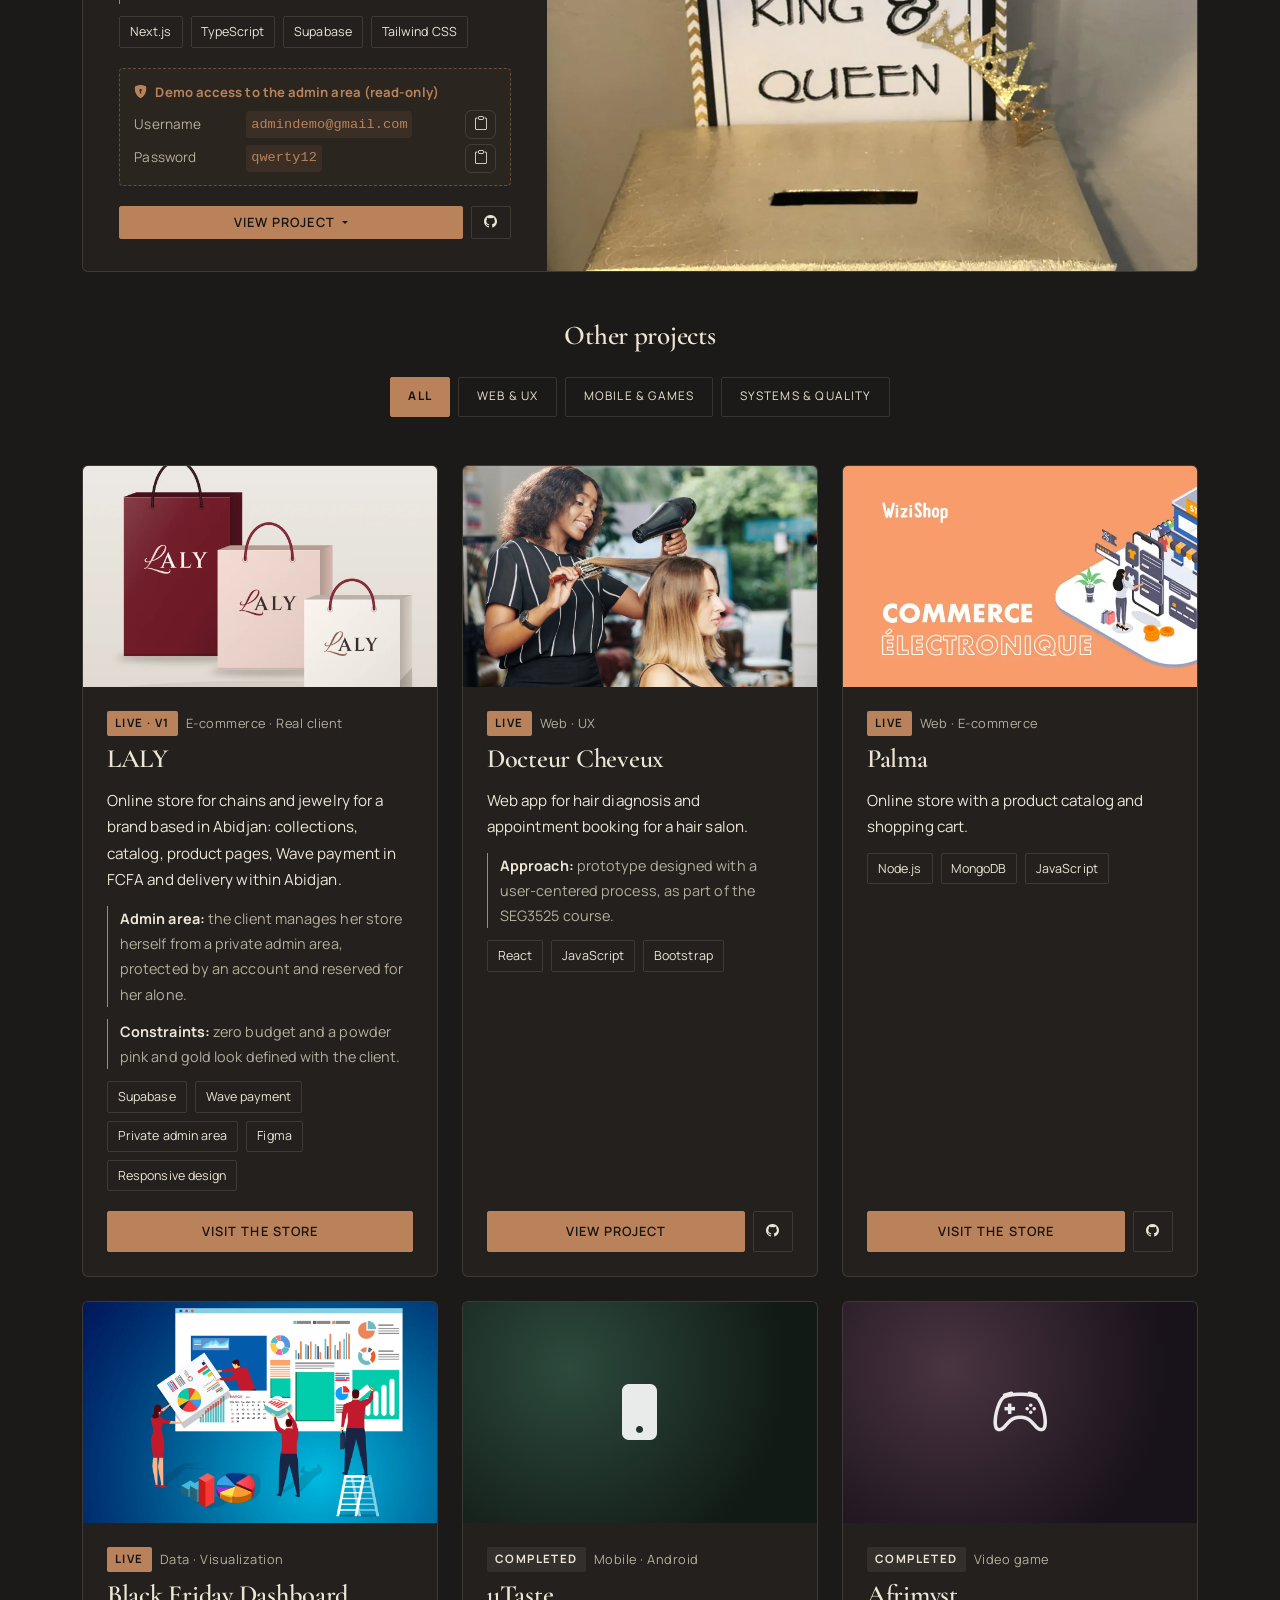
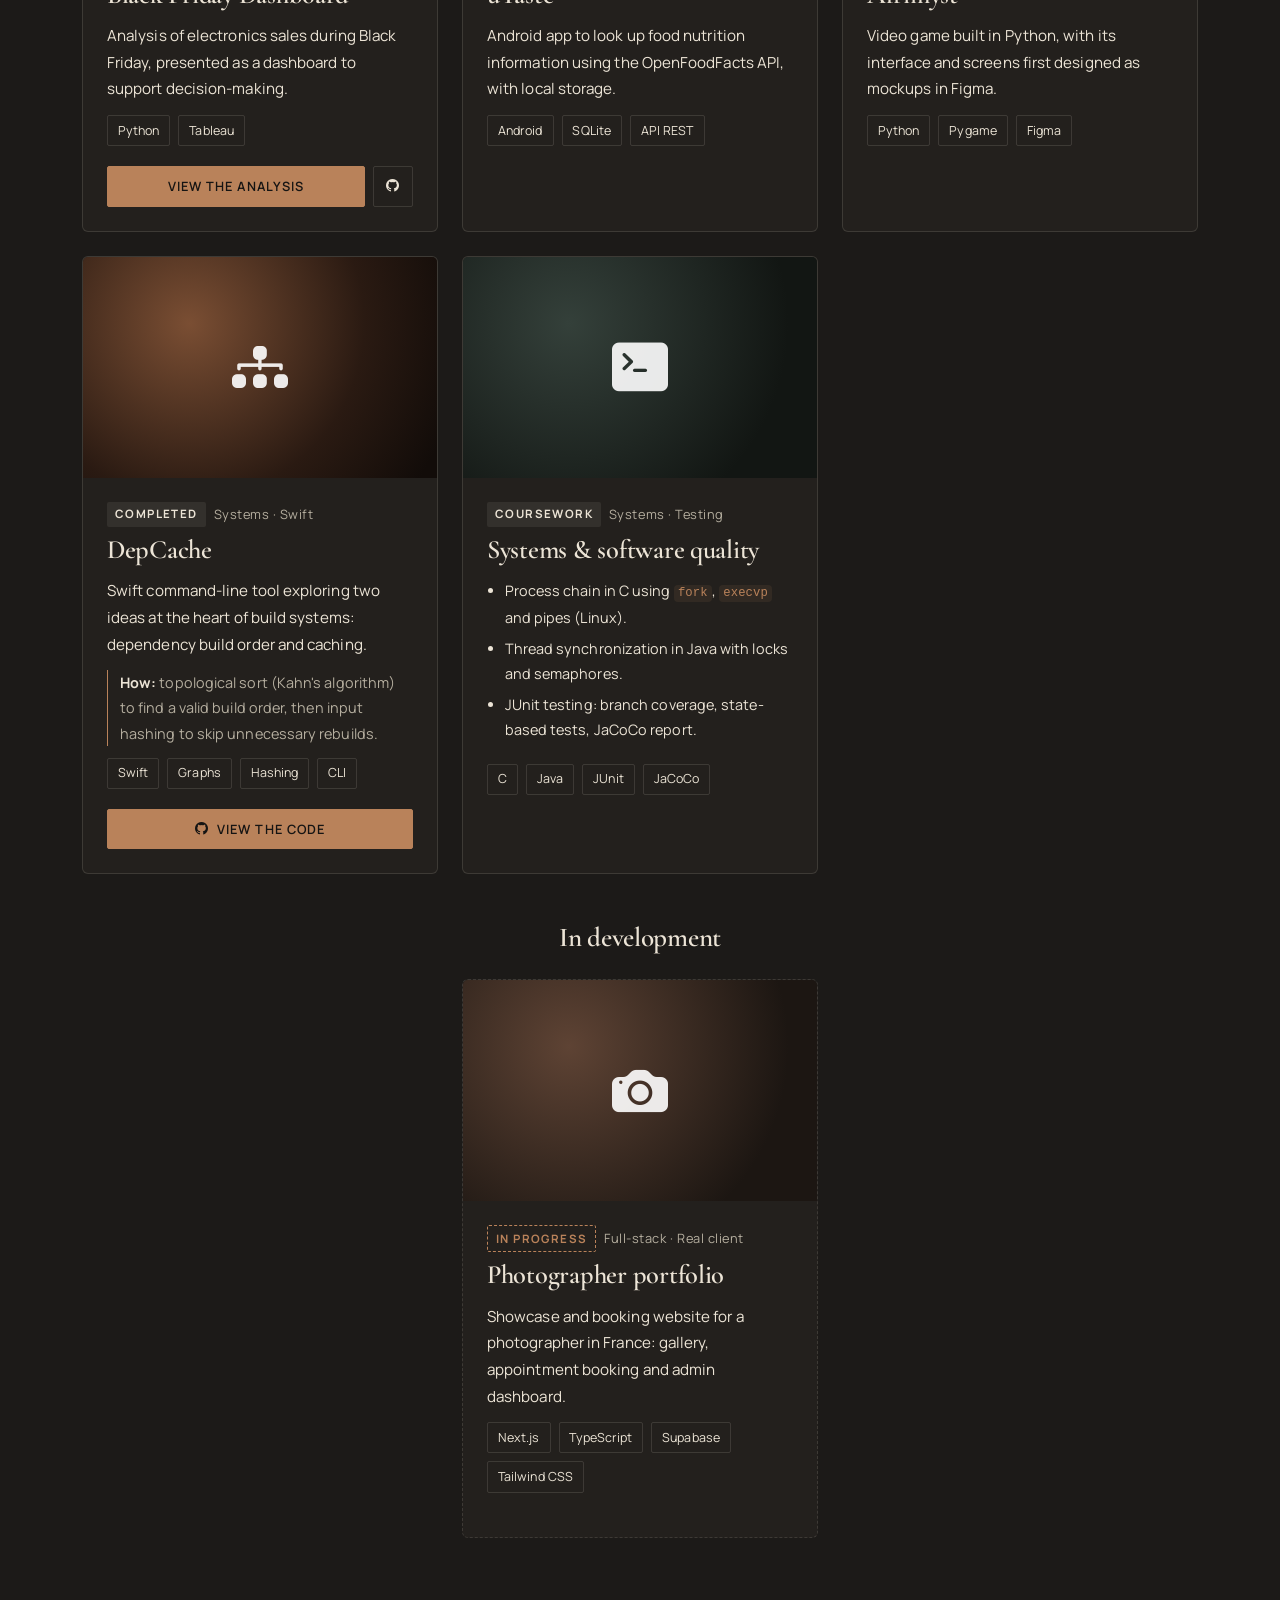
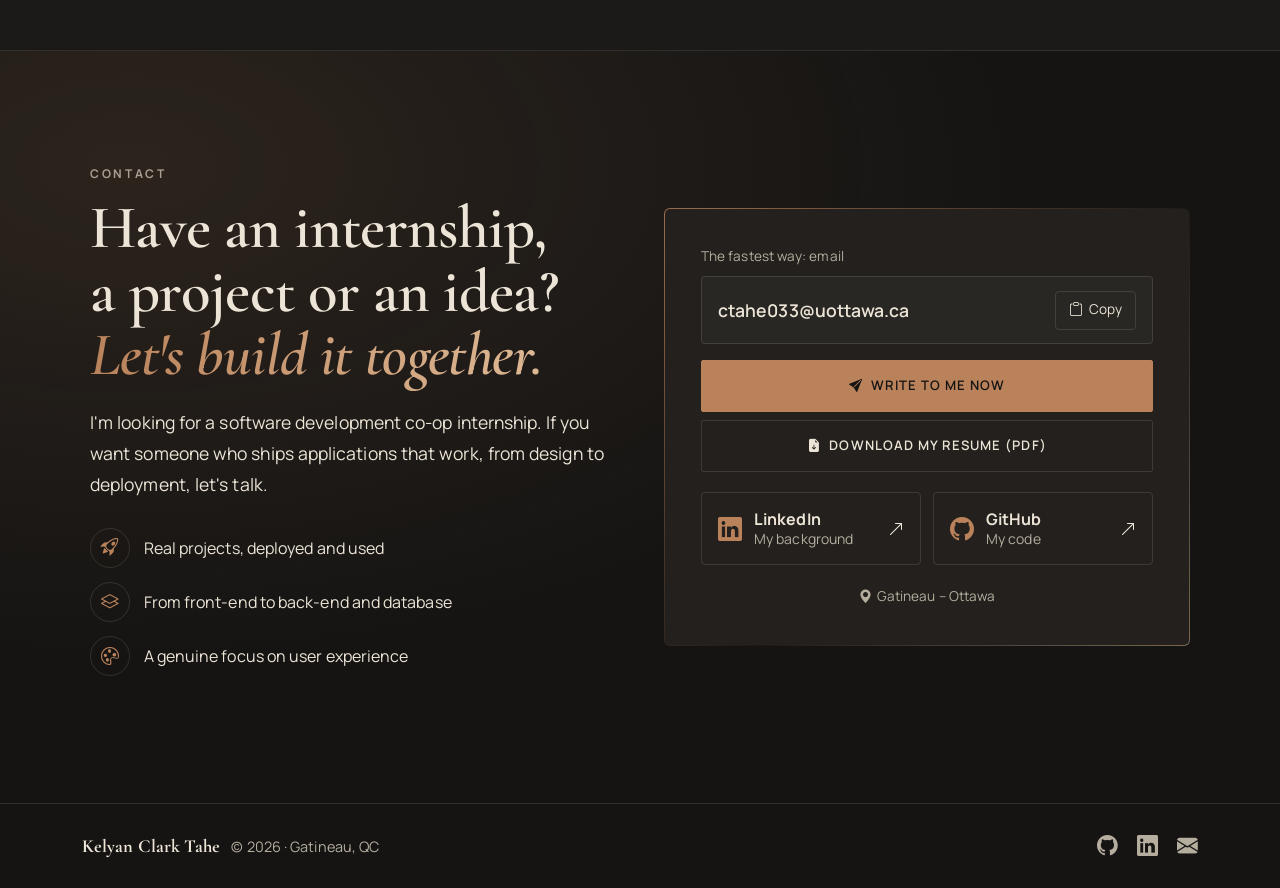
==== commit afdbb51e: "Fond anthracite chaud et ajout d'image pour Laly" ====
--- a/index.html
+++ b/index.html
@@ -8,7 +8,7 @@
   <meta property="og:title" content="Kelyan Clark Tahe — Portfolio">
   <meta property="og:description" content="Étudiant en génie logiciel (coop) à l'Université d'Ottawa. Projets web full-stack, temps réel et UI/UX.">
   <meta property="og:image" content="assets/portrait.webp">
-  <meta name="theme-color" content="#0E1210">
+  <meta name="theme-color" content="#151413">
 
   <title>Kelyan Clark Tahe — Portfolio</title>
 
@@ -420,16 +420,17 @@
           <!-- LALY -->
           <div class="col project-item reveal" data-category="web">
             <article class="project-card h-100">
-              <a class="project-cover cover-icon cover-laly" href="https://laly-boutique.vercel.app/" target="_blank" rel="noopener" aria-label="Ouvrir la boutique LALY" data-i18n-attr="aria-label:p.laly.open">
-                <i class="bi bi-gem" aria-hidden="true"></i>
+              <a class="project-cover" href="https://laly-boutique.vercel.app/" target="_blank" rel="noopener" aria-label="Ouvrir la boutique LALY" data-i18n-attr="aria-label:p.laly.open">
+                <img src="assets/laly-sacs.webp" alt="Sacs d'emballage aux couleurs de la marque LALY" data-i18n-attr="alt:p.laly.alt" width="1200" height="852" loading="lazy" decoding="async">
               </a>
               <div class="project-body">
                 <div class="project-meta"><span class="status status-live" data-i18n="status.v1">En ligne · V1</span><span data-i18n="p.laly.cat">E-commerce · Client réel</span></div>
                 <h3>LALY</h3>
                 <p data-i18n="p.laly.desc">Boutique en ligne de chaînes et bijoux pour une marque basée à Abidjan : collections, catalogue, fiches produits, paiement par Wave en FCFA et livraison à Abidjan.</p>
+                <p class="project-highlight" data-i18n="p.laly.admin"><strong>Espace admin :</strong> la cliente gère elle-même sa boutique depuis un espace d'administration privé, protégé par un compte et réservé à elle seule.</p>
                 <p class="project-highlight" data-i18n="p.laly.step"><strong>Contraintes :</strong> budget zéro et un univers rose poudré et or défini avec la cliente.</p>
                 <ul class="tech-list">
-                  <li>Supabase</li><li data-i18n="p.laly.t1">Paiement Wave</li><li>Figma</li><li data-i18n="p.laly.t2">Design responsive</li>
+                  <li>Supabase</li><li data-i18n="p.laly.t1">Paiement Wave</li><li data-i18n="p.laly.t3">Espace admin privé</li><li>Figma</li><li data-i18n="p.laly.t2">Design responsive</li>
                 </ul>
                 <div class="project-links">
                   <a href="https://laly-boutique.vercel.app/" target="_blank" rel="noopener" class="btn btn-primary flex-fill" data-i18n="p.palma.btn">Voir la boutique</a>
--- a/css/theme-classe.css
+++ b/css/theme-classe.css
@@ -2,20 +2,20 @@
    THÈME « CLASSE » — Kelyan Clark Tahe
    Se charge APRÈS style.css et ne fait que le surcharger.
    Mise en page : éditoriale, beaucoup d'air, portrait en grand format,
-   palette tirée de la photo (vert forêt profond, ivoire, cognac du costume).
+   palette anthracite chaud, ivoire et cognac (la couleur du costume).
 ══════════════════════════════════════════════════════════════════ */
 
 :root {
   /* Palette */
-  --ink:          #0E1210;   /* fond : vert forêt presque noir      */
-  --ink-2:        #131915;   /* sections alternées                   */
-  --surface:      #182019;   /* cartes                               */
+  --ink:          #151413;   /* fond : anthracite chaud             */
+  --ink-2:        #1C1A18;   /* sections alternées                   */
+  --surface:      #23201D;   /* cartes                               */
   --ivory:        #ECE4D6;   /* texte principal                      */
   --ivory-soft:   #B5AE9F;   /* texte secondaire                     */
   --cognac:       #B9825A;   /* accent, la couleur du costume        */
   --cognac-deep:  #94653F;   /* survol                               */
-  --sage:         #8C9A8C;   /* petites étiquettes                   */
-  --line:         rgba(236, 228, 214, 0.12);
+  --sage:         #A99E91;   /* petites étiquettes                   */
+  --line:         rgba(236, 228, 214, 0.13);
 
   /* Typographie */
   --font-display: 'Cormorant Garamond', 'Times New Roman', serif;
@@ -74,7 +74,7 @@
 .btn:focus, .btn.show { box-shadow: 0 0 0 0.2rem rgba(185, 130, 90, 0.35) !important; }
 
 /* ── Navigation ── */
-#main-nav { background: rgba(14, 18, 16, 0.96); border-bottom: 1px solid var(--line); }
+#main-nav { background: rgba(21, 20, 19, 0.97); border-bottom: 1px solid var(--line); }
 .navbar-brand {
   font-family: var(--font-display);
   font-weight: 600;
@@ -98,7 +98,7 @@
   min-height: 0;
   padding: calc(var(--nav-height) + 4.5rem) 0 5.5rem;
   background:
-    radial-gradient(ellipse at 85% 30%, rgba(140, 154, 140, 0.10) 0%, transparent 55%),
+    radial-gradient(ellipse at 80% 35%, rgba(185, 130, 90, 0.10) 0%, transparent 60%),
     var(--ink);
   text-align: left;
 }
@@ -181,7 +181,6 @@
   aspect-ratio: 3 / 4;
   object-fit: cover;
   object-position: center 28%;
-  filter: saturate(0.92) contrast(1.03);
 }
 .hero-portrait figcaption {
   position: relative;
@@ -241,7 +240,6 @@
 }
 .project-feature:hover { border-color: rgba(185, 130, 90, 0.55); }
 .feature-title { font-family: var(--font-display); color: var(--ivory); font-size: clamp(2rem, 3.4vw, 2.6rem); font-weight: 600; }
-.feature-media img { filter: saturate(0.9); }
 
 .project-card { background: var(--surface); border: 1px solid var(--line); border-radius: var(--radius-card); box-shadow: none; }
 .project-card:hover { border-color: rgba(185, 130, 90, 0.55); transform: translateY(-4px); }
